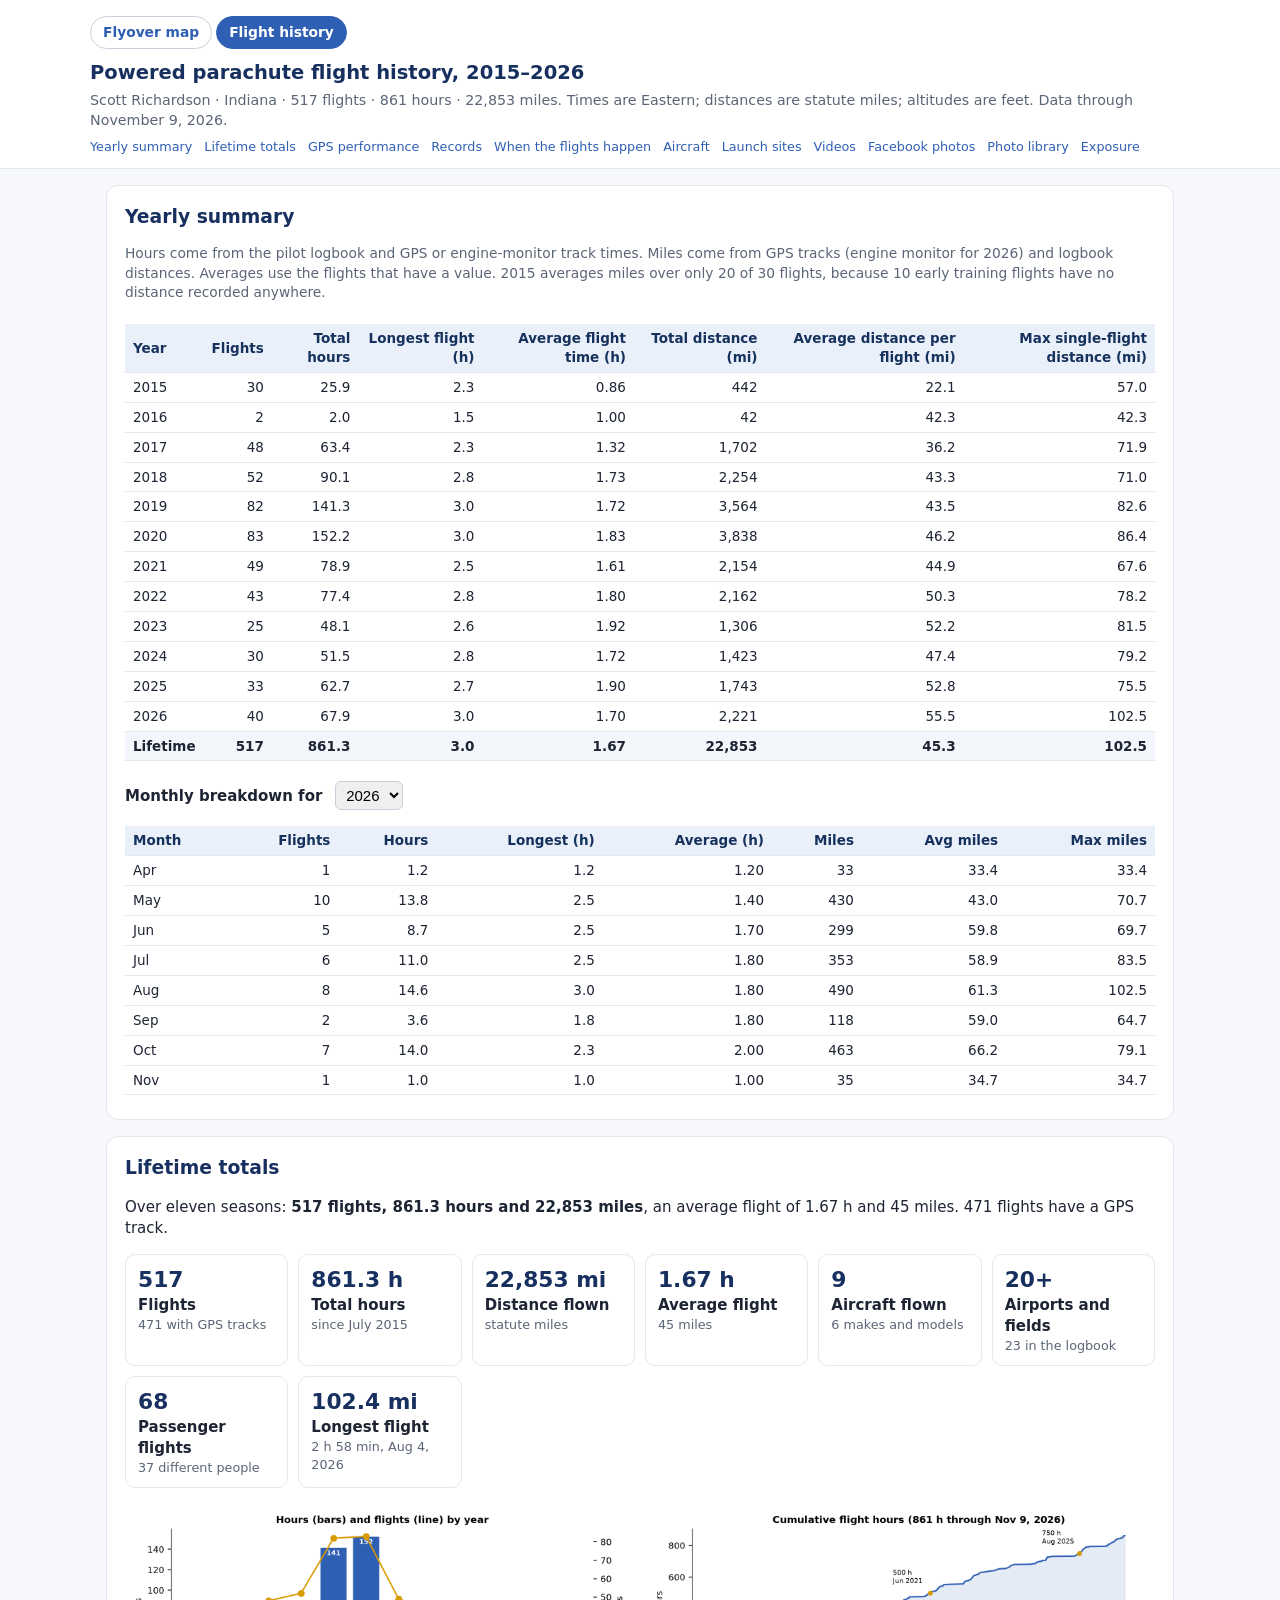
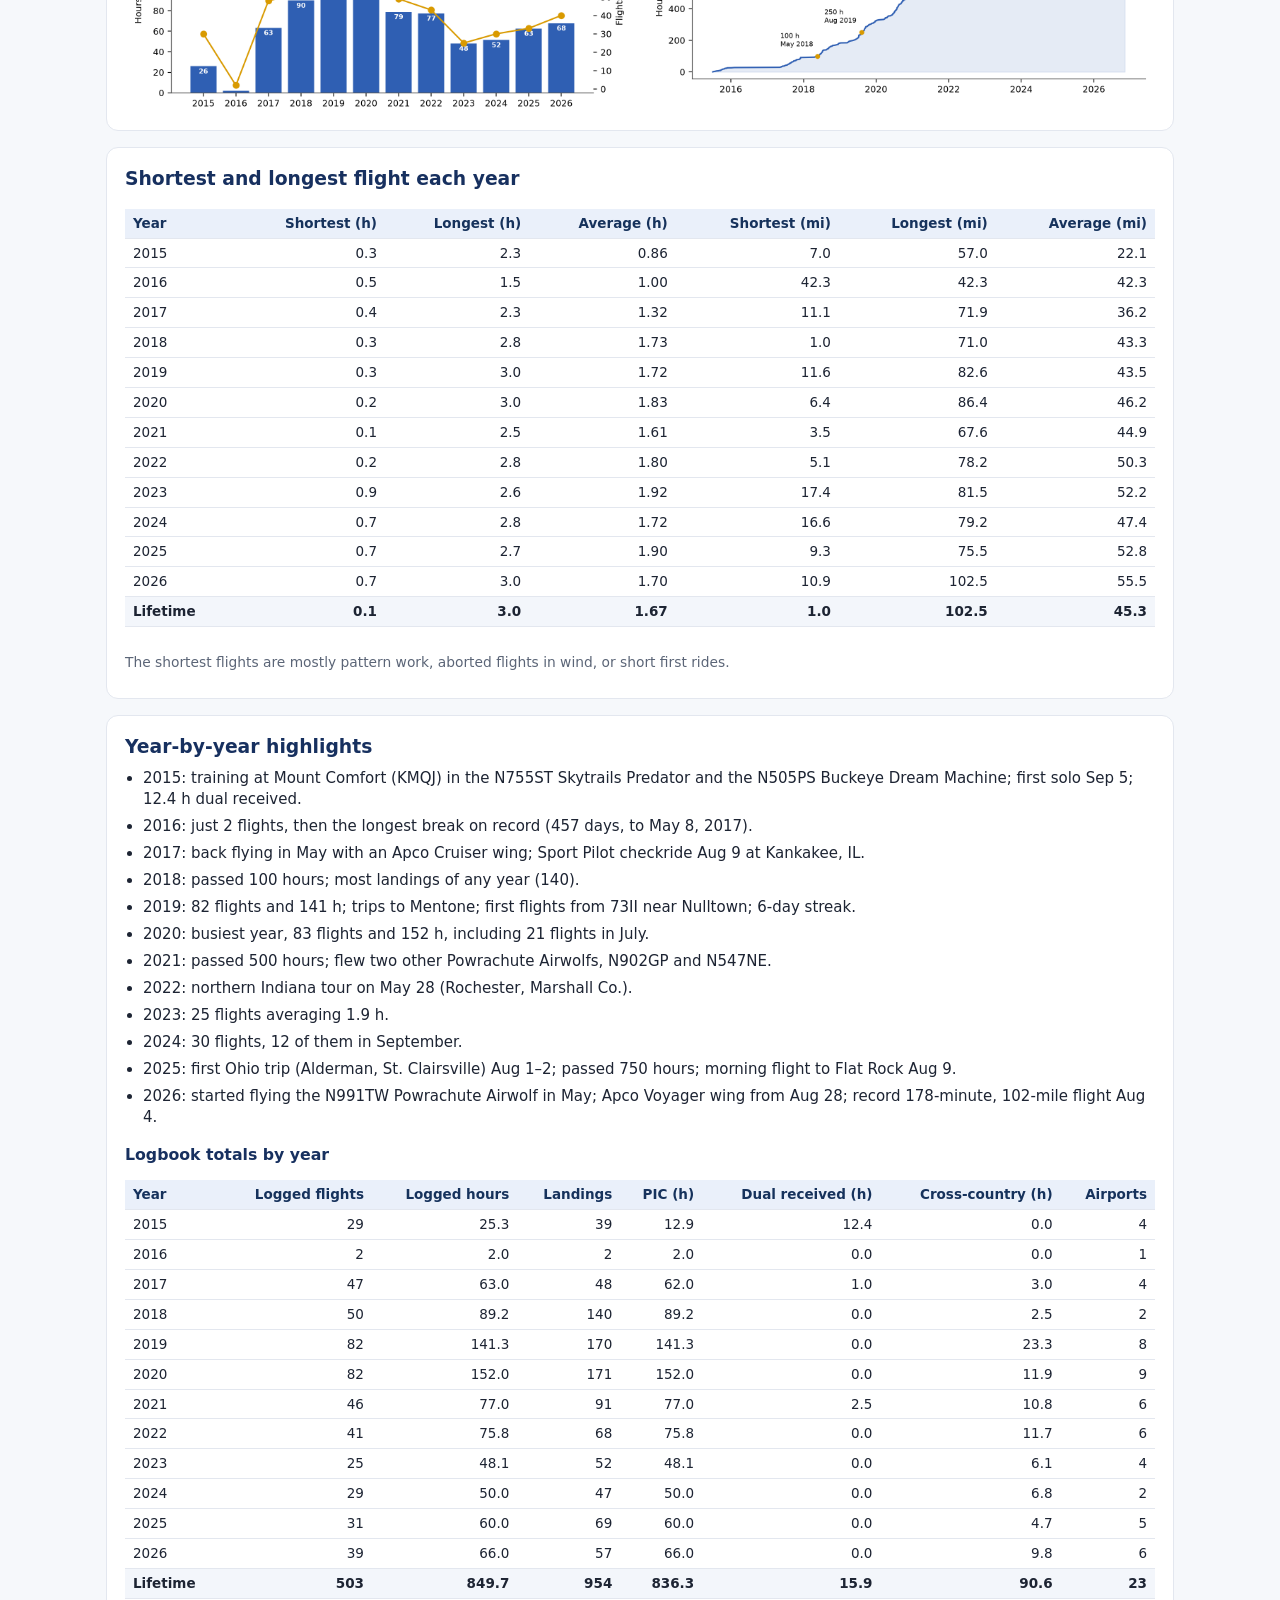
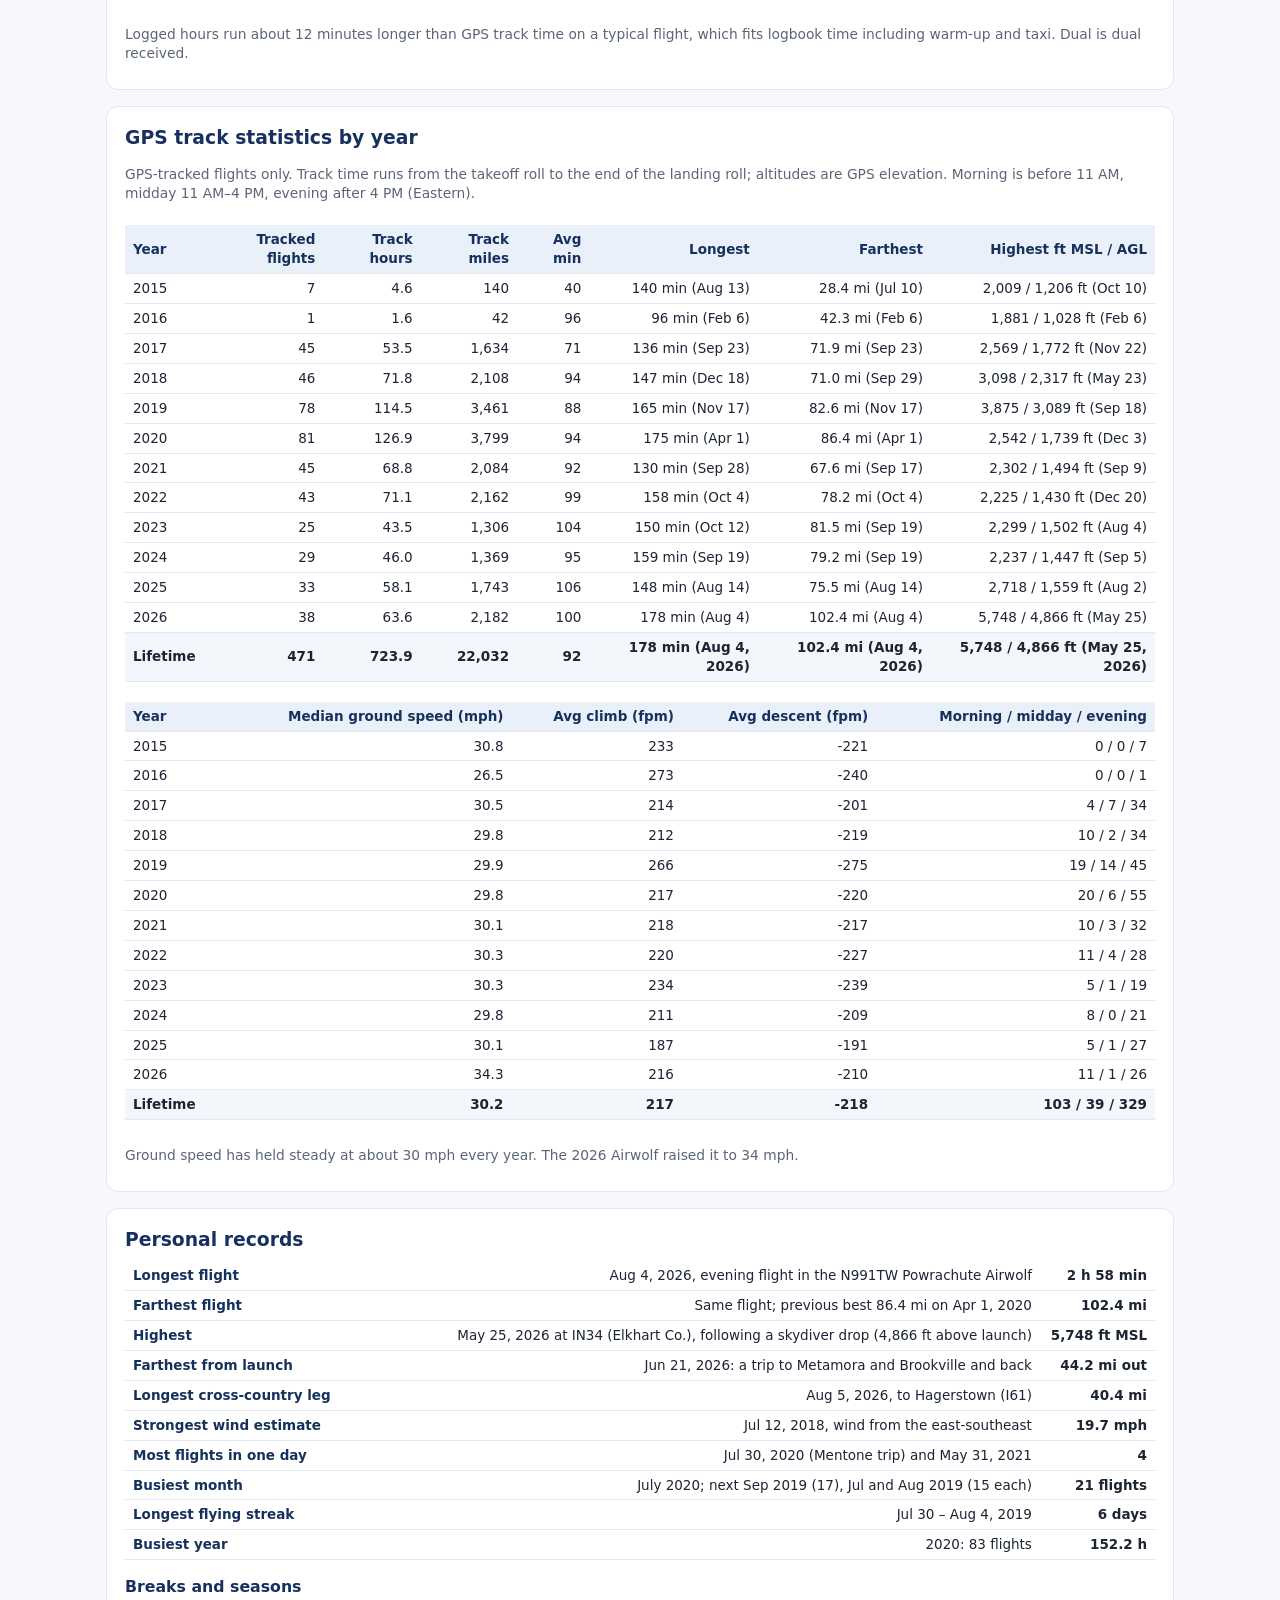
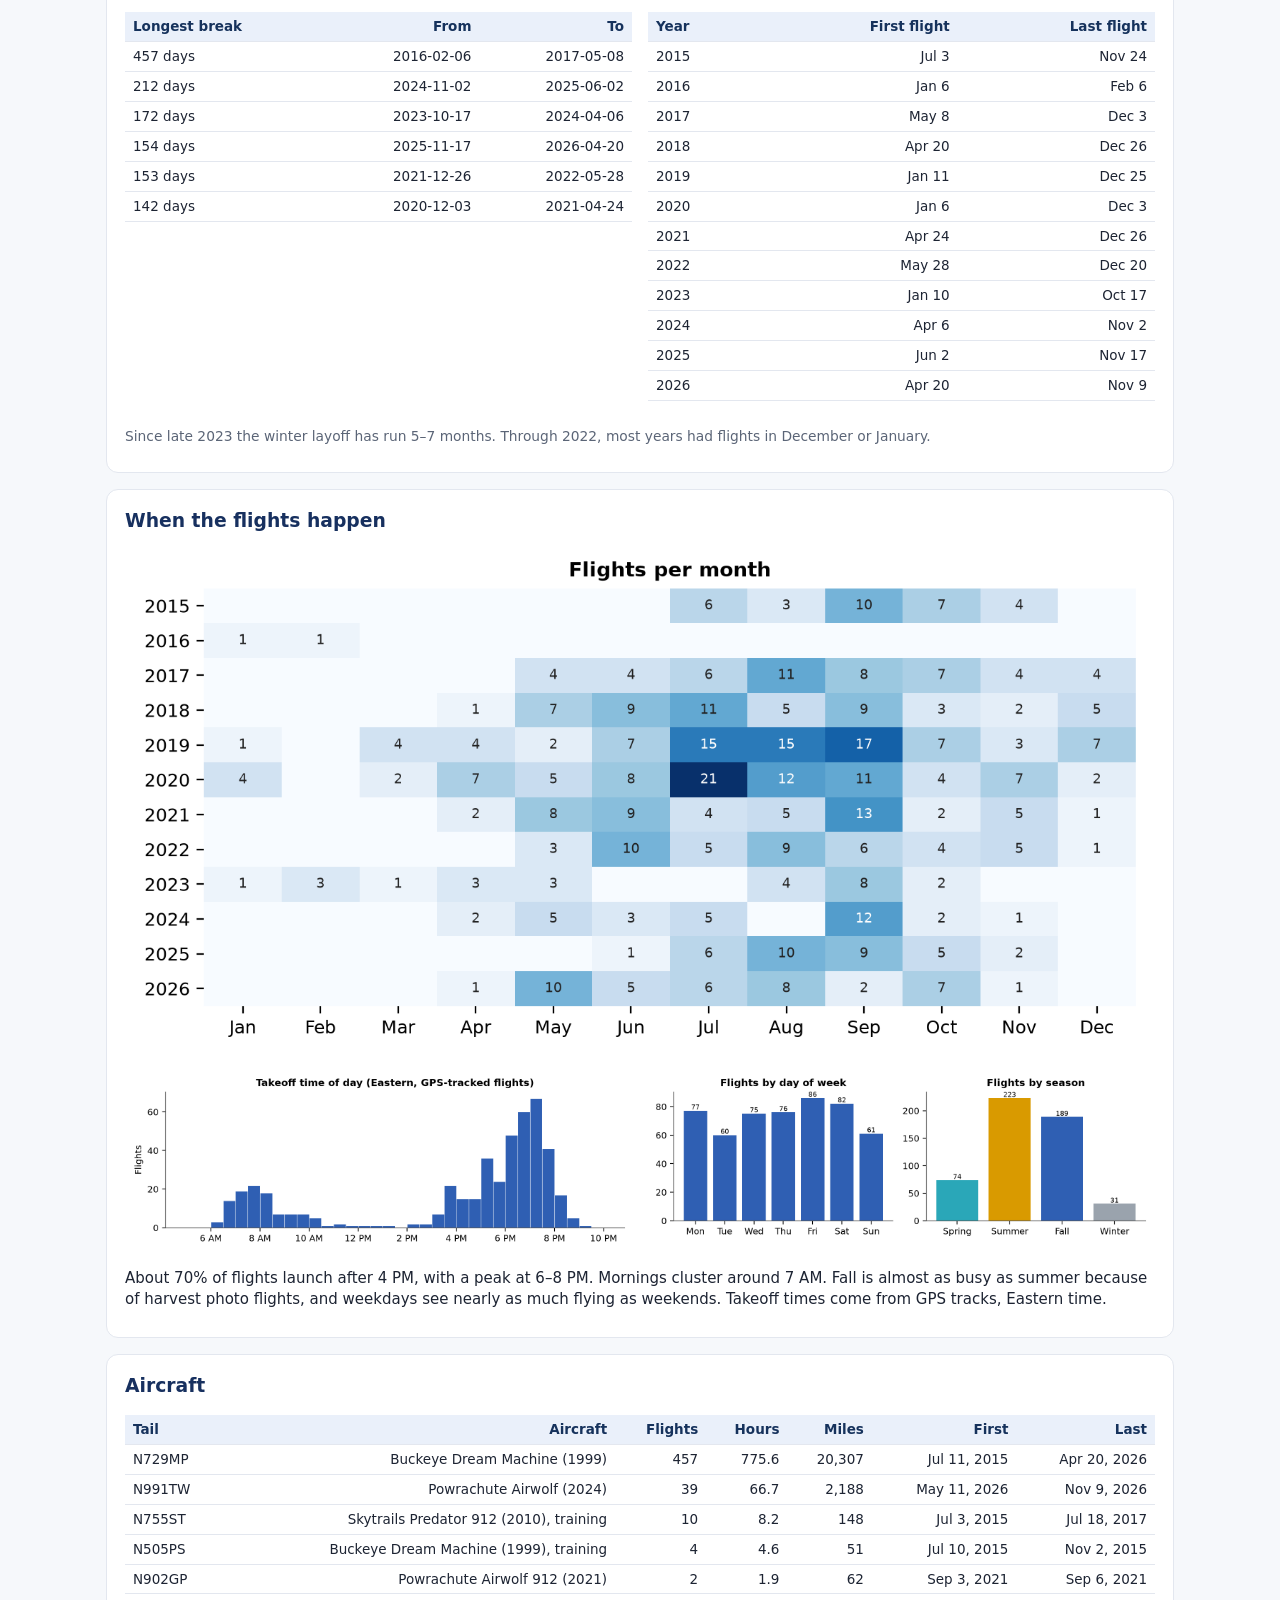
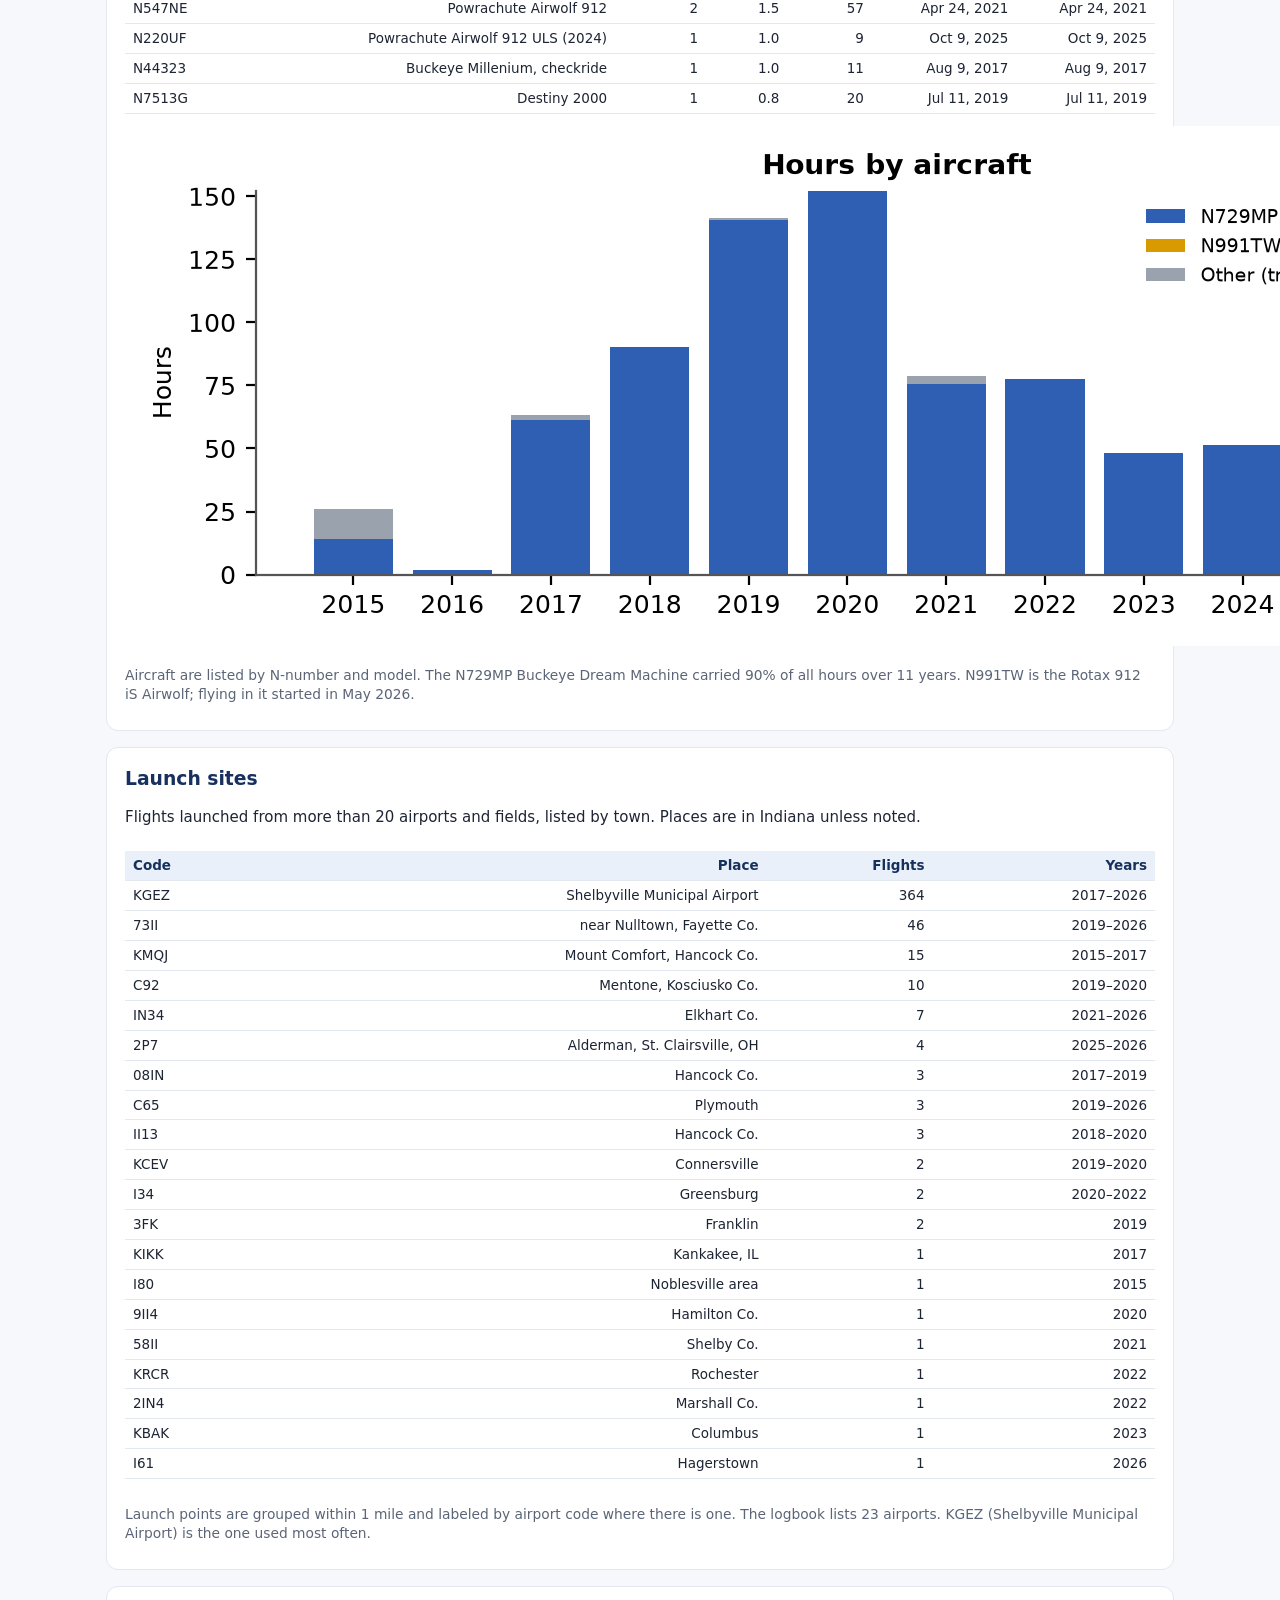
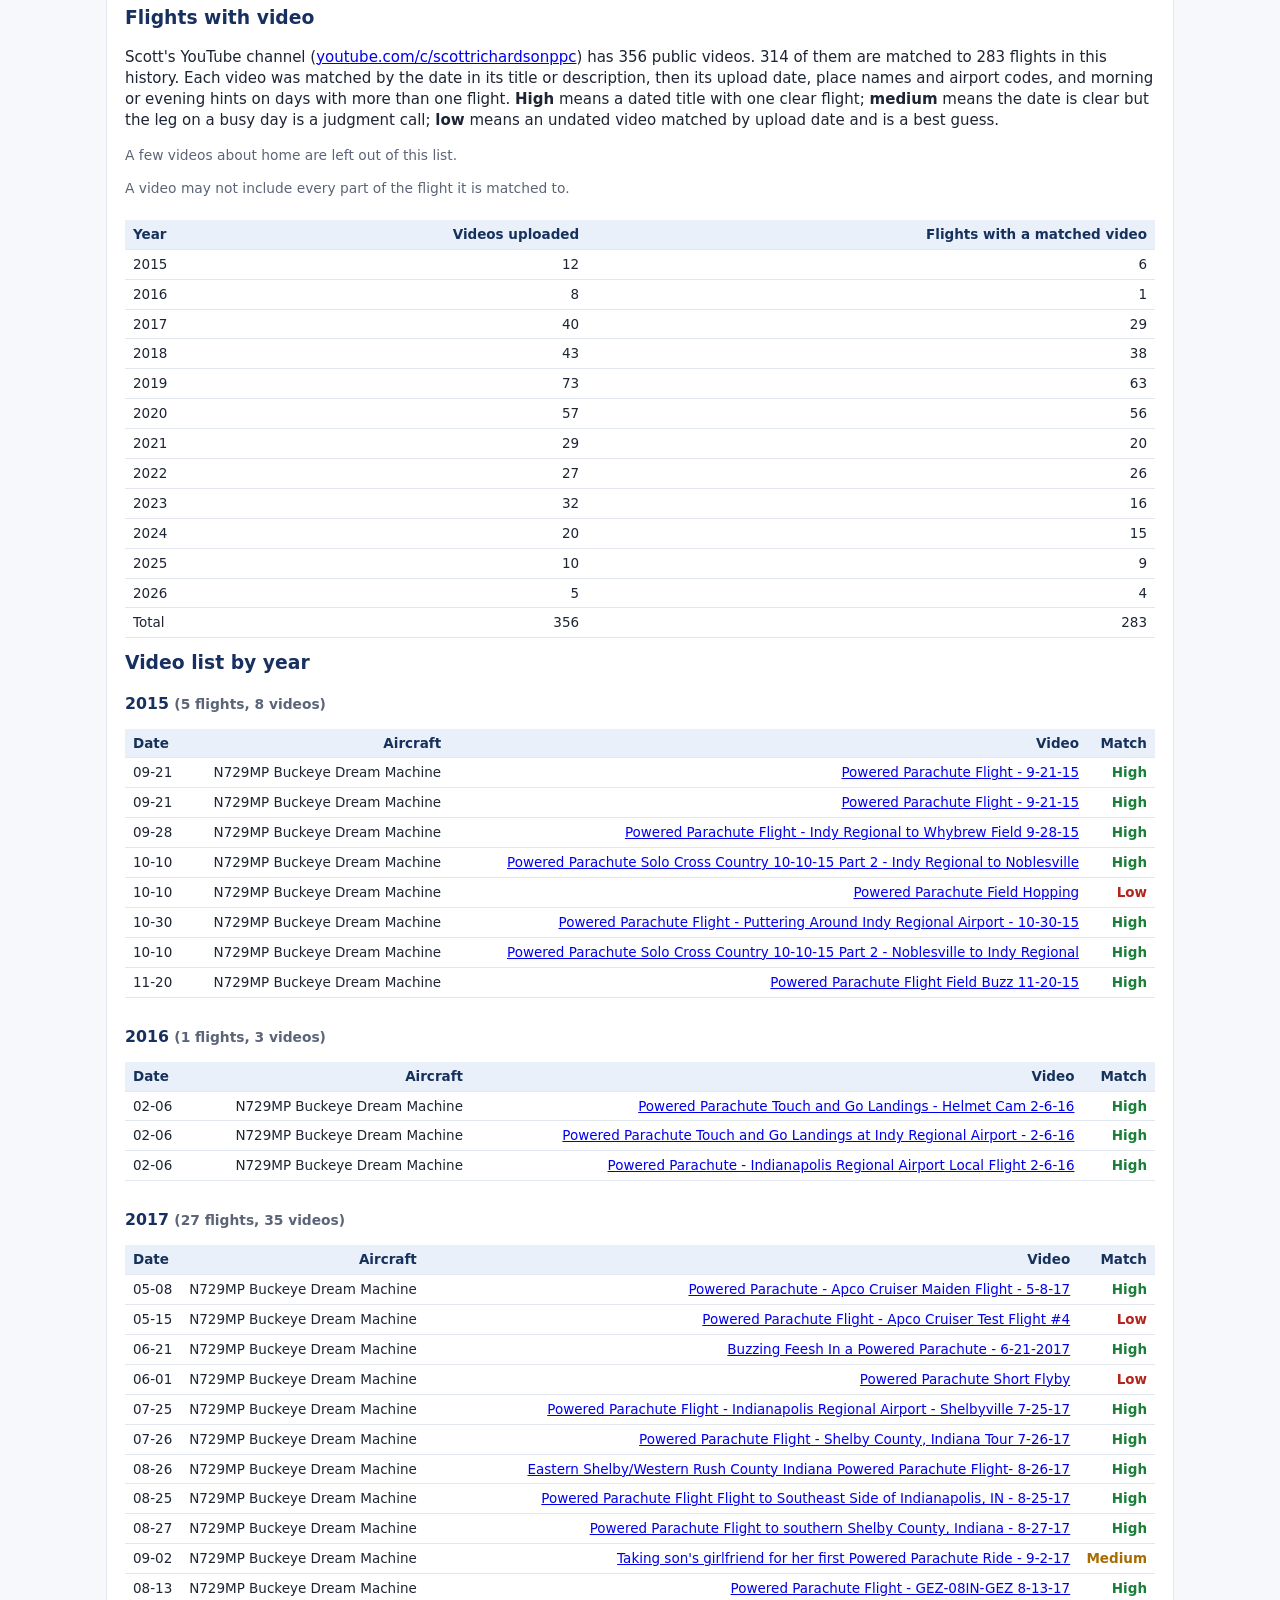
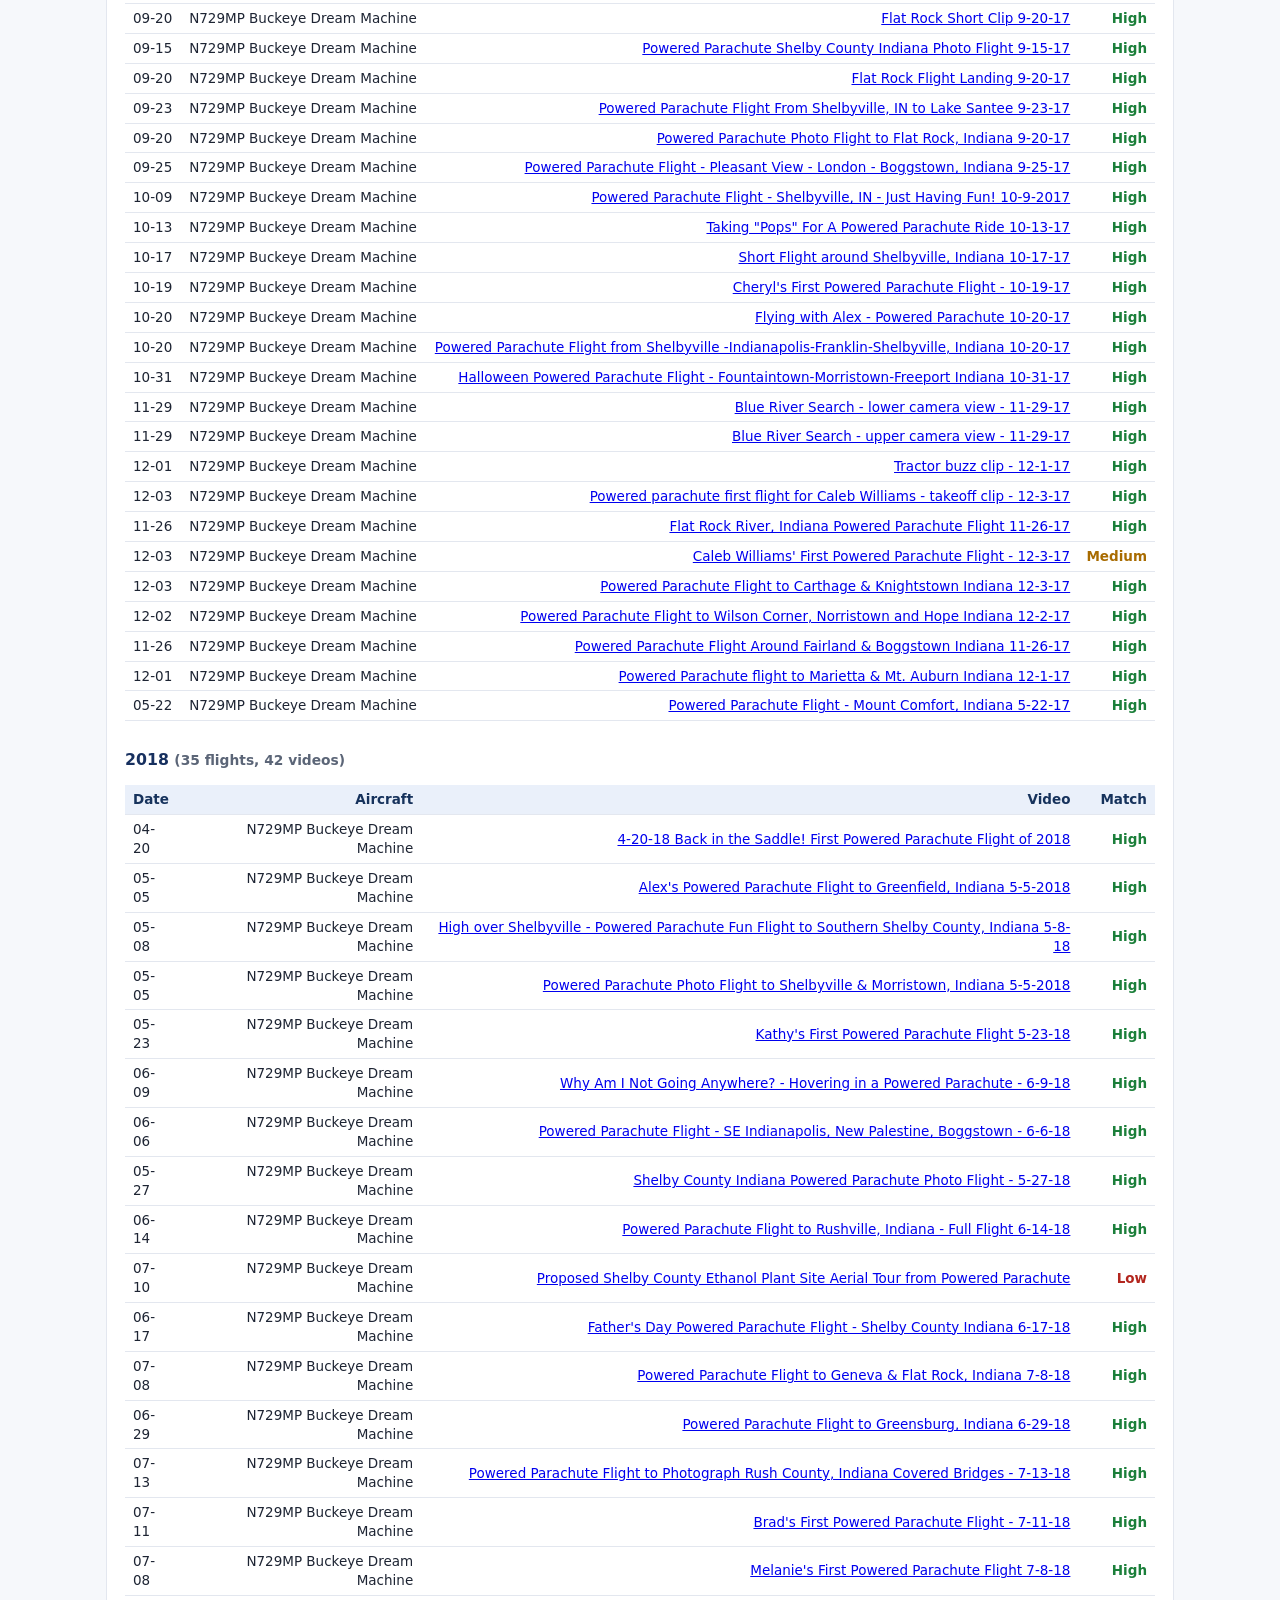
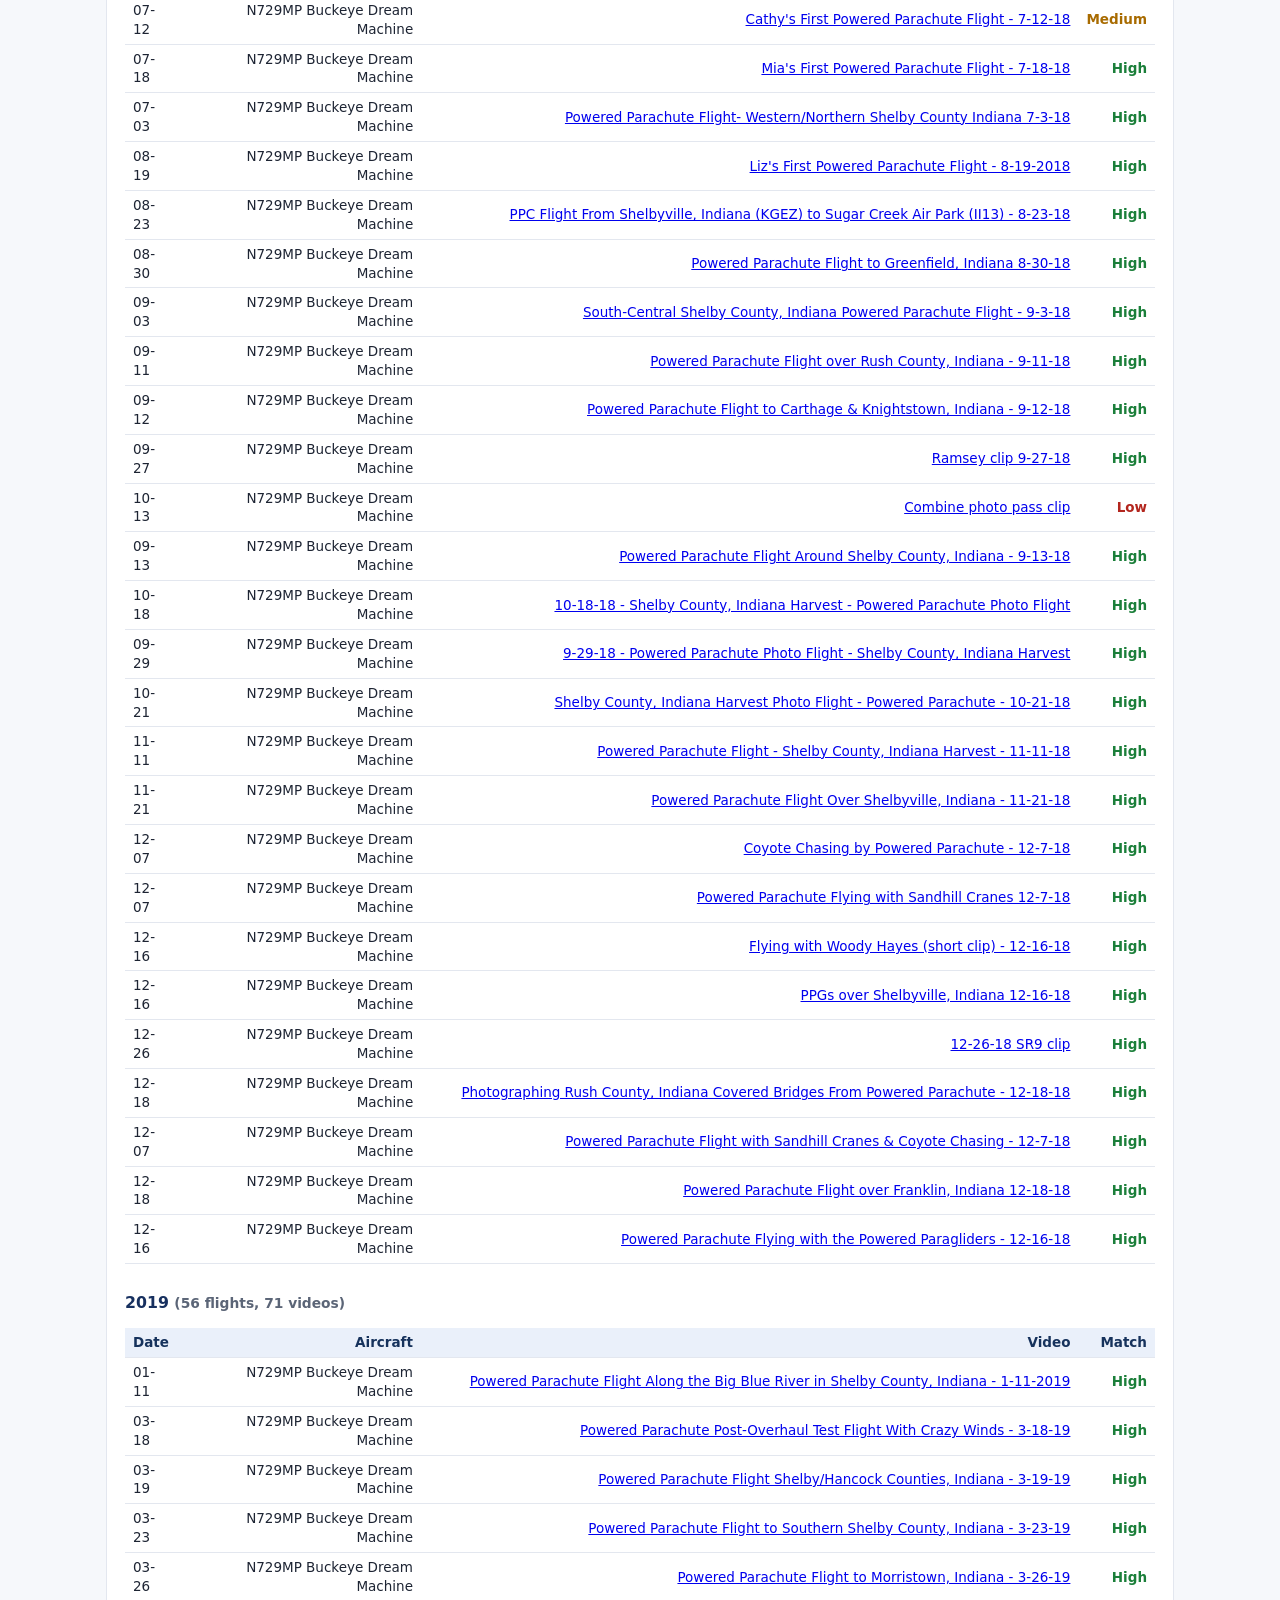
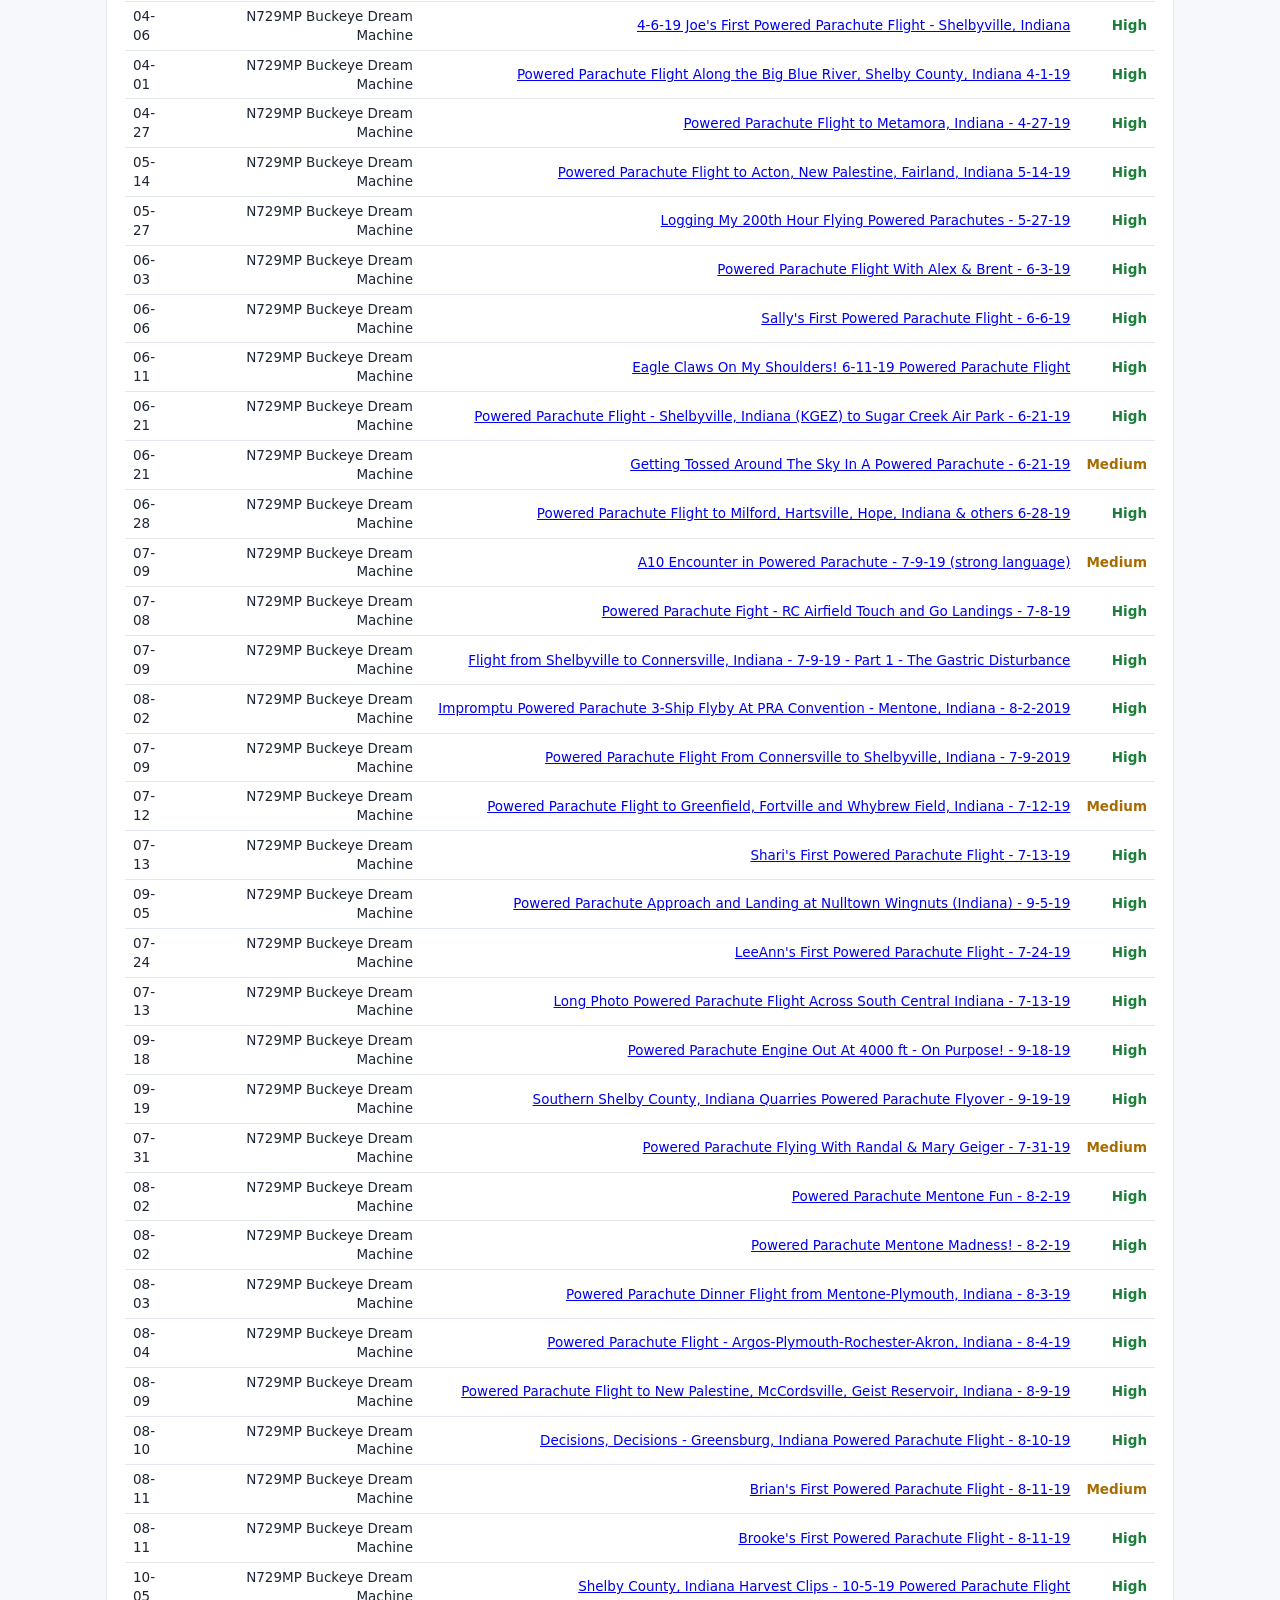
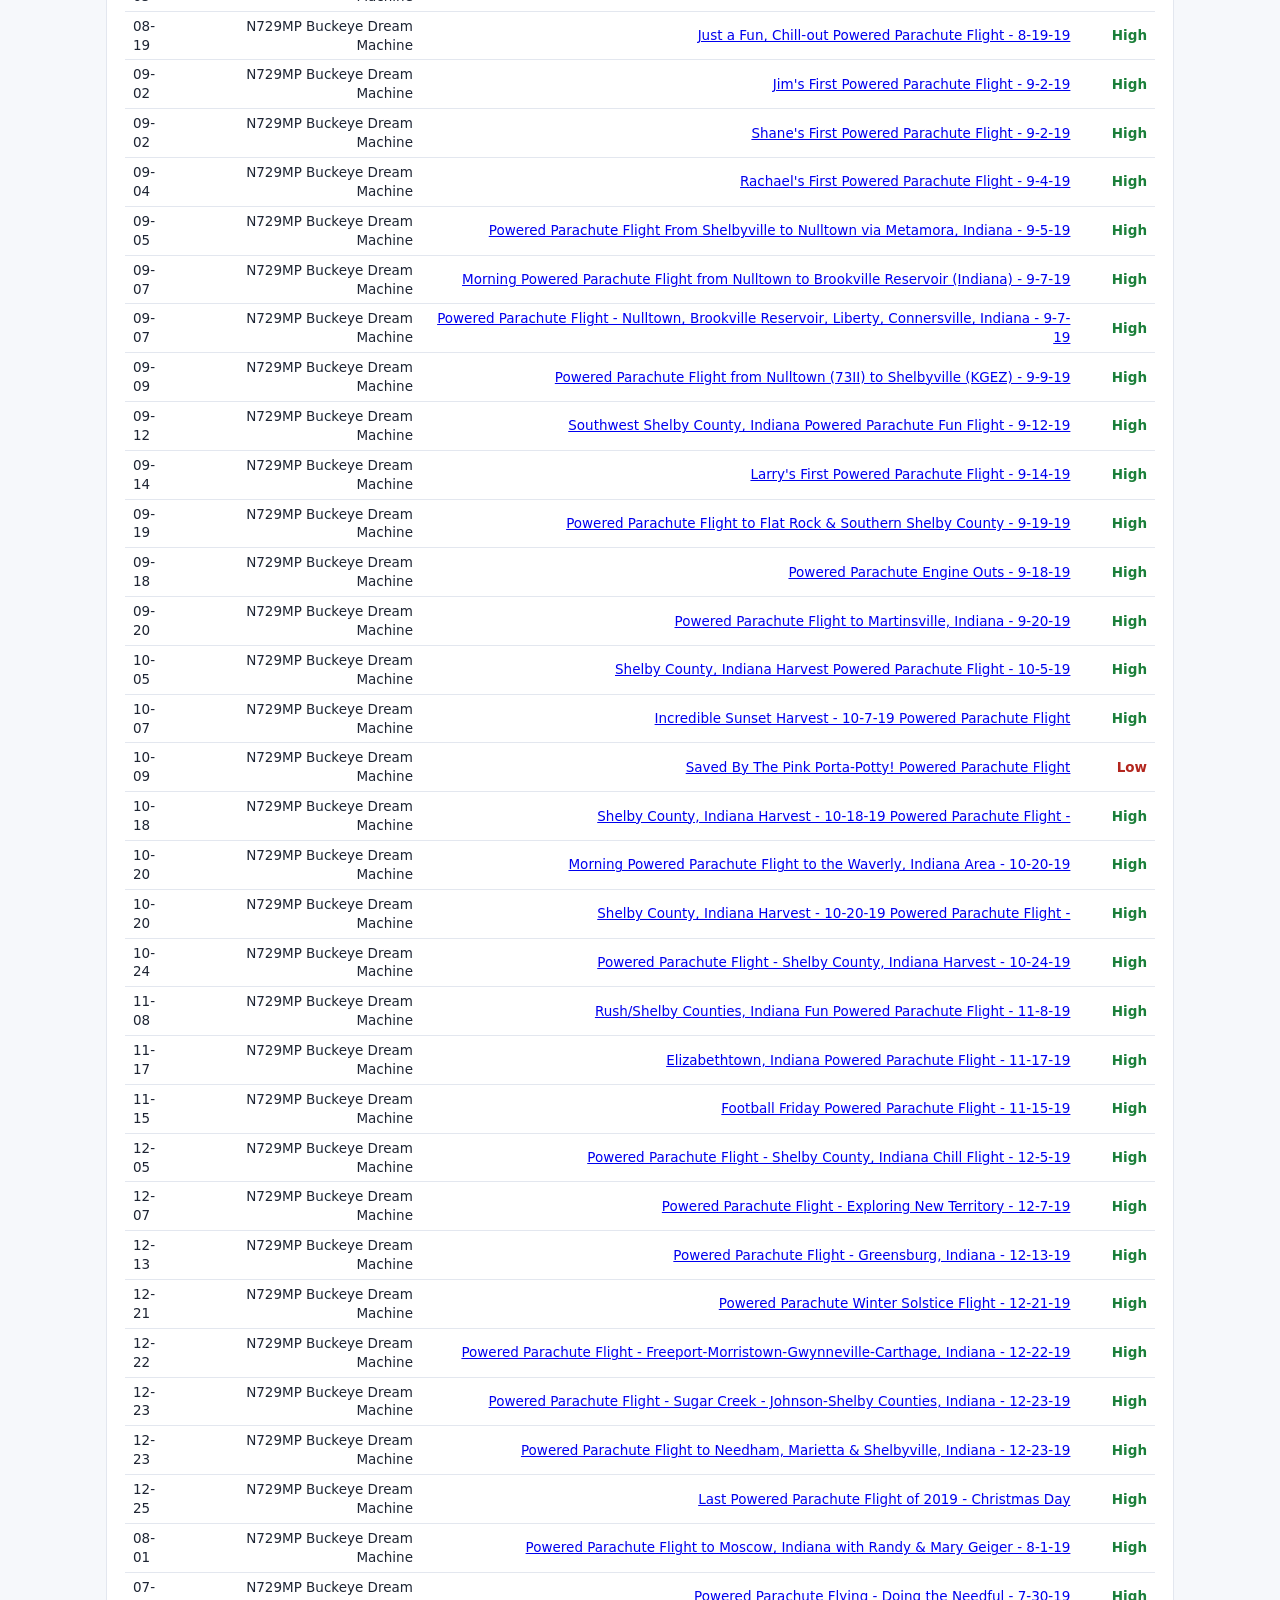
==== history/index.html @ a41bfe63 "Public PPC flyover map and flight history" ====
<!doctype html>
<html lang="en">
<head>
<meta charset="utf-8">
<meta name="viewport" content="width=device-width, initial-scale=1">
<title>PPC flight history, 2015–2026 — Scott Richardson</title>
<meta name="description" content="Scott Richardson's powered parachute flight history, 2015–2026: yearly totals, performance, photos, videos, and exposure stats.">
<link rel="icon" href="data:image/svg+xml,%3Csvg xmlns=%22http://www.w3.org/2000/svg%22 viewBox=%220 0 100 100%22%3E%3Ctext y=%22.9em%22 font-size=%2290%22%3E%F0%9F%AA%82%3C/text%3E%3C/svg%3E">
<link rel="stylesheet" href="style.css">
</head>
<body class="history">
<header class="hist-head">
  <div class="inner">
    <nav class="site-nav" aria-label="Site">
      <a href="../">Flyover map</a>
      <a href="./" aria-current="page">Flight history</a>
    </nav>
    <h1>Powered parachute flight history, 2015–2026</h1>
    <p class="lede">Scott Richardson · Indiana · 517 flights · 861 hours · 22,853 miles. Times are Eastern; distances are statute miles; altitudes are feet. Data through November 9, 2026.</p>
    <ul class="toc">
      <li><a href="#yearly">Yearly summary</a></li>
      <li><a href="#totals">Lifetime totals</a></li>
      <li><a href="#performance">GPS performance</a></li>
      <li><a href="#records">Records</a></li>
      <li><a href="#when">When the flights happen</a></li>
      <li><a href="#aircraft">Aircraft</a></li>
      <li><a href="#sites">Launch sites</a></li>
      <li><a href="#videos">Videos</a></li>
      <li><a href="#facebook">Facebook photos</a></li>
      <li><a href="#library">Photo library</a></li>
      <li><a href="#exposure">Exposure</a></li>
    </ul>
  </div>
</header>
<div class="hist">

<section id="yearly">
  <h2>Yearly summary</h2>
  <p class="caption">Hours come from the pilot logbook and GPS or engine-monitor track times. Miles come from GPS tracks (engine monitor for 2026) and logbook distances. Averages use the flights that have a value. 2015 averages miles over only 20 of 30 flights, because 10 early training flights have no distance recorded anywhere.</p>
  <div class="table-wrap"><table><thead><tr><th>Year</th><th>Flights</th><th>Total hours</th><th>Longest flight (h)</th><th>Average flight time (h)</th><th>Total distance (mi)</th><th>Average distance per flight (mi)</th><th>Max single-flight distance (mi)</th></tr></thead><tbody><tr><td>2015</td><td>30</td><td>25.9</td><td>2.3</td><td>0.86</td><td>442</td><td>22.1</td><td>57.0</td></tr><tr><td>2016</td><td>2</td><td>2.0</td><td>1.5</td><td>1.00</td><td>42</td><td>42.3</td><td>42.3</td></tr><tr><td>2017</td><td>48</td><td>63.4</td><td>2.3</td><td>1.32</td><td>1,702</td><td>36.2</td><td>71.9</td></tr><tr><td>2018</td><td>52</td><td>90.1</td><td>2.8</td><td>1.73</td><td>2,254</td><td>43.3</td><td>71.0</td></tr><tr><td>2019</td><td>82</td><td>141.3</td><td>3.0</td><td>1.72</td><td>3,564</td><td>43.5</td><td>82.6</td></tr><tr><td>2020</td><td>83</td><td>152.2</td><td>3.0</td><td>1.83</td><td>3,838</td><td>46.2</td><td>86.4</td></tr><tr><td>2021</td><td>49</td><td>78.9</td><td>2.5</td><td>1.61</td><td>2,154</td><td>44.9</td><td>67.6</td></tr><tr><td>2022</td><td>43</td><td>77.4</td><td>2.8</td><td>1.80</td><td>2,162</td><td>50.3</td><td>78.2</td></tr><tr><td>2023</td><td>25</td><td>48.1</td><td>2.6</td><td>1.92</td><td>1,306</td><td>52.2</td><td>81.5</td></tr><tr><td>2024</td><td>30</td><td>51.5</td><td>2.8</td><td>1.72</td><td>1,423</td><td>47.4</td><td>79.2</td></tr><tr><td>2025</td><td>33</td><td>62.7</td><td>2.7</td><td>1.90</td><td>1,743</td><td>52.8</td><td>75.5</td></tr><tr><td>2026</td><td>40</td><td>67.9</td><td>3.0</td><td>1.70</td><td>2,221</td><td>55.5</td><td>102.5</td></tr><tr class="total"><td>Lifetime</td><td>517</td><td>861.3</td><td>3.0</td><td>1.67</td><td>22,853</td><td>45.3</td><td>102.5</td></tr></tbody></table></div>
  <div id="month-wrap" class="filter">
    <label for="month-year">Monthly breakdown for</label>
    <select id="month-year"><option value="2015">2015</option>
<option value="2016">2016</option>
<option value="2017">2017</option>
<option value="2018">2018</option>
<option value="2019">2019</option>
<option value="2020">2020</option>
<option value="2021">2021</option>
<option value="2022">2022</option>
<option value="2023">2023</option>
<option value="2024">2024</option>
<option value="2025">2025</option>
<option value="2026" selected>2026</option></select>
  </div>
  <div id="month-table"></div>
</section>

<section id="totals">
  <h2>Lifetime totals</h2>
  <p>Over eleven seasons: <b>517 flights, 861.3 hours and 22,853 miles</b>, an average flight of 1.67 h and 45 miles. 471 flights have a GPS track.</p>
  <div class="kpis">
    <div class="kpi"><div class="v">517</div><div class="l">Flights</div><div class="d">471 with GPS tracks</div></div>
    <div class="kpi"><div class="v">861.3 h</div><div class="l">Total hours</div><div class="d">since July 2015</div></div>
    <div class="kpi"><div class="v">22,853 mi</div><div class="l">Distance flown</div><div class="d">statute miles</div></div>
    <div class="kpi"><div class="v">1.67 h</div><div class="l">Average flight</div><div class="d">45 miles</div></div>
    <div class="kpi"><div class="v">9</div><div class="l">Aircraft flown</div><div class="d">6 makes and models</div></div>
    <div class="kpi"><div class="v">20+</div><div class="l">Airports and fields</div><div class="d">23 in the logbook</div></div>
    <div class="kpi"><div class="v">68</div><div class="l">Passenger flights</div><div class="d">37 different people</div></div>
    <div class="kpi"><div class="v">102.4 mi</div><div class="l">Longest flight</div><div class="d">2 h 58 min, Aug 4, 2026</div></div>
  </div>
  <div class="chart-row">
    <img src="charts/hours_flights_by_year.png" alt="Hours and flights by year, 2015 to 2026">
    <img src="charts/cumulative_hours.png" alt="Cumulative hours from 2015 to 2026">
  </div>
</section>

<section id="minmax">
  <h2>Shortest and longest flight each year</h2>
  <div class="table-wrap"><table><thead><tr><th>Year</th><th>Shortest (h)</th><th>Longest (h)</th><th>Average (h)</th><th>Shortest (mi)</th><th>Longest (mi)</th><th>Average (mi)</th></tr></thead><tbody><tr><td>2015</td><td>0.3</td><td>2.3</td><td>0.86</td><td>7.0</td><td>57.0</td><td>22.1</td></tr><tr><td>2016</td><td>0.5</td><td>1.5</td><td>1.00</td><td>42.3</td><td>42.3</td><td>42.3</td></tr><tr><td>2017</td><td>0.4</td><td>2.3</td><td>1.32</td><td>11.1</td><td>71.9</td><td>36.2</td></tr><tr><td>2018</td><td>0.3</td><td>2.8</td><td>1.73</td><td>1.0</td><td>71.0</td><td>43.3</td></tr><tr><td>2019</td><td>0.3</td><td>3.0</td><td>1.72</td><td>11.6</td><td>82.6</td><td>43.5</td></tr><tr><td>2020</td><td>0.2</td><td>3.0</td><td>1.83</td><td>6.4</td><td>86.4</td><td>46.2</td></tr><tr><td>2021</td><td>0.1</td><td>2.5</td><td>1.61</td><td>3.5</td><td>67.6</td><td>44.9</td></tr><tr><td>2022</td><td>0.2</td><td>2.8</td><td>1.80</td><td>5.1</td><td>78.2</td><td>50.3</td></tr><tr><td>2023</td><td>0.9</td><td>2.6</td><td>1.92</td><td>17.4</td><td>81.5</td><td>52.2</td></tr><tr><td>2024</td><td>0.7</td><td>2.8</td><td>1.72</td><td>16.6</td><td>79.2</td><td>47.4</td></tr><tr><td>2025</td><td>0.7</td><td>2.7</td><td>1.90</td><td>9.3</td><td>75.5</td><td>52.8</td></tr><tr><td>2026</td><td>0.7</td><td>3.0</td><td>1.70</td><td>10.9</td><td>102.5</td><td>55.5</td></tr><tr class="total"><td>Lifetime</td><td>0.1</td><td>3.0</td><td>1.67</td><td>1.0</td><td>102.5</td><td>45.3</td></tr></tbody></table></div>
  <p class="note">The shortest flights are mostly pattern work, aborted flights in wind, or short first rides.</p>
</section>

<section id="highlights">
  <h2>Year-by-year highlights</h2>
  <ul class="hl"><li>2015: training at Mount Comfort (KMQJ) in the N755ST Skytrails Predator and the N505PS Buckeye Dream Machine; first solo Sep 5; 12.4 h dual received.</li><li>2016: just 2 flights, then the longest break on record (457 days, to May 8, 2017).</li><li>2017: back flying in May with an Apco Cruiser wing; Sport Pilot checkride Aug 9 at Kankakee, IL.</li><li>2018: passed 100 hours; most landings of any year (140).</li><li>2019: 82 flights and 141 h; trips to Mentone; first flights from 73II near Nulltown; 6-day streak.</li><li>2020: busiest year, 83 flights and 152 h, including 21 flights in July.</li><li>2021: passed 500 hours; flew two other Powrachute Airwolfs, N902GP and N547NE.</li><li>2022: northern Indiana tour on May 28 (Rochester, Marshall Co.).</li><li>2023: 25 flights averaging 1.9 h.</li><li>2024: 30 flights, 12 of them in September.</li><li>2025: first Ohio trip (Alderman, St. Clairsville) Aug 1–2; passed 750 hours; morning flight to Flat Rock Aug 9.</li><li>2026: started flying the N991TW Powrachute Airwolf in May; Apco Voyager wing from Aug 28; record 178-minute, 102-mile flight Aug 4.</li></ul>
  <h3>Logbook totals by year</h3>
  <div class="table-wrap"><table><thead><tr><th>Year</th><th>Logged flights</th><th>Logged hours</th><th>Landings</th><th>PIC (h)</th><th>Dual received (h)</th><th>Cross-country (h)</th><th>Airports</th></tr></thead><tbody><tr><td>2015</td><td>29</td><td>25.3</td><td>39</td><td>12.9</td><td>12.4</td><td>0.0</td><td>4</td></tr><tr><td>2016</td><td>2</td><td>2.0</td><td>2</td><td>2.0</td><td>0.0</td><td>0.0</td><td>1</td></tr><tr><td>2017</td><td>47</td><td>63.0</td><td>48</td><td>62.0</td><td>1.0</td><td>3.0</td><td>4</td></tr><tr><td>2018</td><td>50</td><td>89.2</td><td>140</td><td>89.2</td><td>0.0</td><td>2.5</td><td>2</td></tr><tr><td>2019</td><td>82</td><td>141.3</td><td>170</td><td>141.3</td><td>0.0</td><td>23.3</td><td>8</td></tr><tr><td>2020</td><td>82</td><td>152.0</td><td>171</td><td>152.0</td><td>0.0</td><td>11.9</td><td>9</td></tr><tr><td>2021</td><td>46</td><td>77.0</td><td>91</td><td>77.0</td><td>2.5</td><td>10.8</td><td>6</td></tr><tr><td>2022</td><td>41</td><td>75.8</td><td>68</td><td>75.8</td><td>0.0</td><td>11.7</td><td>6</td></tr><tr><td>2023</td><td>25</td><td>48.1</td><td>52</td><td>48.1</td><td>0.0</td><td>6.1</td><td>4</td></tr><tr><td>2024</td><td>29</td><td>50.0</td><td>47</td><td>50.0</td><td>0.0</td><td>6.8</td><td>2</td></tr><tr><td>2025</td><td>31</td><td>60.0</td><td>69</td><td>60.0</td><td>0.0</td><td>4.7</td><td>5</td></tr><tr><td>2026</td><td>39</td><td>66.0</td><td>57</td><td>66.0</td><td>0.0</td><td>9.8</td><td>6</td></tr><tr class="total"><td>Lifetime</td><td>503</td><td>849.7</td><td>954</td><td>836.3</td><td>15.9</td><td>90.6</td><td>23</td></tr></tbody></table></div>
  <p class="note">Logged hours run about 12 minutes longer than GPS track time on a typical flight, which fits logbook time including warm-up and taxi. Dual is dual received.</p>
</section>

<section id="performance">
  <h2>GPS track statistics by year</h2>
  <p class="caption">GPS-tracked flights only. Track time runs from the takeoff roll to the end of the landing roll; altitudes are GPS elevation. Morning is before 11 AM, midday 11 AM–4 PM, evening after 4 PM (Eastern).</p>
  <div class="table-wrap"><table><thead><tr><th>Year</th><th>Tracked flights</th><th>Track hours</th><th>Track miles</th><th>Avg min</th><th>Longest</th><th>Farthest</th><th>Highest ft MSL / AGL</th></tr></thead><tbody><tr><td>2015</td><td>7</td><td>4.6</td><td>140</td><td>40</td><td>140 min (Aug 13)</td><td>28.4 mi (Jul 10)</td><td>2,009 / 1,206 ft (Oct 10)</td></tr><tr><td>2016</td><td>1</td><td>1.6</td><td>42</td><td>96</td><td>96 min (Feb 6)</td><td>42.3 mi (Feb 6)</td><td>1,881 / 1,028 ft (Feb 6)</td></tr><tr><td>2017</td><td>45</td><td>53.5</td><td>1,634</td><td>71</td><td>136 min (Sep 23)</td><td>71.9 mi (Sep 23)</td><td>2,569 / 1,772 ft (Nov 22)</td></tr><tr><td>2018</td><td>46</td><td>71.8</td><td>2,108</td><td>94</td><td>147 min (Dec 18)</td><td>71.0 mi (Sep 29)</td><td>3,098 / 2,317 ft (May 23)</td></tr><tr><td>2019</td><td>78</td><td>114.5</td><td>3,461</td><td>88</td><td>165 min (Nov 17)</td><td>82.6 mi (Nov 17)</td><td>3,875 / 3,089 ft (Sep 18)</td></tr><tr><td>2020</td><td>81</td><td>126.9</td><td>3,799</td><td>94</td><td>175 min (Apr 1)</td><td>86.4 mi (Apr 1)</td><td>2,542 / 1,739 ft (Dec 3)</td></tr><tr><td>2021</td><td>45</td><td>68.8</td><td>2,084</td><td>92</td><td>130 min (Sep 28)</td><td>67.6 mi (Sep 17)</td><td>2,302 / 1,494 ft (Sep 9)</td></tr><tr><td>2022</td><td>43</td><td>71.1</td><td>2,162</td><td>99</td><td>158 min (Oct 4)</td><td>78.2 mi (Oct 4)</td><td>2,225 / 1,430 ft (Dec 20)</td></tr><tr><td>2023</td><td>25</td><td>43.5</td><td>1,306</td><td>104</td><td>150 min (Oct 12)</td><td>81.5 mi (Sep 19)</td><td>2,299 / 1,502 ft (Aug 4)</td></tr><tr><td>2024</td><td>29</td><td>46.0</td><td>1,369</td><td>95</td><td>159 min (Sep 19)</td><td>79.2 mi (Sep 19)</td><td>2,237 / 1,447 ft (Sep 5)</td></tr><tr><td>2025</td><td>33</td><td>58.1</td><td>1,743</td><td>106</td><td>148 min (Aug 14)</td><td>75.5 mi (Aug 14)</td><td>2,718 / 1,559 ft (Aug 2)</td></tr><tr><td>2026</td><td>38</td><td>63.6</td><td>2,182</td><td>100</td><td>178 min (Aug 4)</td><td>102.4 mi (Aug 4)</td><td>5,748 / 4,866 ft (May 25)</td></tr><tr class="total"><td>Lifetime</td><td>471</td><td>723.9</td><td>22,032</td><td>92</td><td>178 min (Aug 4, 2026)</td><td>102.4 mi (Aug 4, 2026)</td><td>5,748 / 4,866 ft (May 25, 2026)</td></tr></tbody></table></div>
  <div class="table-wrap"><table><thead><tr><th>Year</th><th>Median ground speed (mph)</th><th>Avg climb (fpm)</th><th>Avg descent (fpm)</th><th>Morning / midday / evening</th></tr></thead><tbody><tr><td>2015</td><td>30.8</td><td>233</td><td>-221</td><td>0 / 0 / 7</td></tr><tr><td>2016</td><td>26.5</td><td>273</td><td>-240</td><td>0 / 0 / 1</td></tr><tr><td>2017</td><td>30.5</td><td>214</td><td>-201</td><td>4 / 7 / 34</td></tr><tr><td>2018</td><td>29.8</td><td>212</td><td>-219</td><td>10 / 2 / 34</td></tr><tr><td>2019</td><td>29.9</td><td>266</td><td>-275</td><td>19 / 14 / 45</td></tr><tr><td>2020</td><td>29.8</td><td>217</td><td>-220</td><td>20 / 6 / 55</td></tr><tr><td>2021</td><td>30.1</td><td>218</td><td>-217</td><td>10 / 3 / 32</td></tr><tr><td>2022</td><td>30.3</td><td>220</td><td>-227</td><td>11 / 4 / 28</td></tr><tr><td>2023</td><td>30.3</td><td>234</td><td>-239</td><td>5 / 1 / 19</td></tr><tr><td>2024</td><td>29.8</td><td>211</td><td>-209</td><td>8 / 0 / 21</td></tr><tr><td>2025</td><td>30.1</td><td>187</td><td>-191</td><td>5 / 1 / 27</td></tr><tr><td>2026</td><td>34.3</td><td>216</td><td>-210</td><td>11 / 1 / 26</td></tr><tr class="total"><td>Lifetime</td><td>30.2</td><td>217</td><td>-218</td><td>103 / 39 / 329</td></tr></tbody></table></div>
  <p class="note">Ground speed has held steady at about 30 mph every year. The 2026 Airwolf raised it to 34 mph.</p>
</section>

<section id="records">
  <h2>Personal records</h2>
  <table class="recs"><tbody><tr><th>Longest flight</th><td>Aug 4, 2026, evening flight in the N991TW Powrachute Airwolf</td><td>2 h 58 min</td></tr><tr><th>Farthest flight</th><td>Same flight; previous best 86.4 mi on Apr 1, 2020</td><td>102.4 mi</td></tr><tr><th>Highest</th><td>May 25, 2026 at IN34 (Elkhart Co.), following a skydiver drop (4,866 ft above launch)</td><td>5,748 ft MSL</td></tr><tr><th>Farthest from launch</th><td>Jun 21, 2026: a trip to Metamora and Brookville and back</td><td>44.2 mi out</td></tr><tr><th>Longest cross-country leg</th><td>Aug 5, 2026, to Hagerstown (I61)</td><td>40.4 mi</td></tr><tr><th>Strongest wind estimate</th><td>Jul 12, 2018, wind from the east-southeast</td><td>19.7 mph</td></tr><tr><th>Most flights in one day</th><td>Jul 30, 2020 (Mentone trip) and May 31, 2021</td><td>4</td></tr><tr><th>Busiest month</th><td>July 2020; next Sep 2019 (17), Jul and Aug 2019 (15 each)</td><td>21 flights</td></tr><tr><th>Longest flying streak</th><td>Jul 30 – Aug 4, 2019</td><td>6 days</td></tr><tr><th>Busiest year</th><td>2020: 83 flights</td><td>152.2 h</td></tr></tbody></table>
  <h3>Breaks and seasons</h3>
  <div class="two"><div class="table-wrap"><table><thead><tr><th>Longest break</th><th>From</th><th>To</th></tr></thead><tbody><tr><td>457 days</td><td>2016-02-06</td><td>2017-05-08</td></tr><tr><td>212 days</td><td>2024-11-02</td><td>2025-06-02</td></tr><tr><td>172 days</td><td>2023-10-17</td><td>2024-04-06</td></tr><tr><td>154 days</td><td>2025-11-17</td><td>2026-04-20</td></tr><tr><td>153 days</td><td>2021-12-26</td><td>2022-05-28</td></tr><tr><td>142 days</td><td>2020-12-03</td><td>2021-04-24</td></tr></tbody></table></div><div class="table-wrap"><table><thead><tr><th>Year</th><th>First flight</th><th>Last flight</th></tr></thead><tbody><tr><td>2015</td><td>Jul 3</td><td>Nov 24</td></tr><tr><td>2016</td><td>Jan 6</td><td>Feb 6</td></tr><tr><td>2017</td><td>May 8</td><td>Dec 3</td></tr><tr><td>2018</td><td>Apr 20</td><td>Dec 26</td></tr><tr><td>2019</td><td>Jan 11</td><td>Dec 25</td></tr><tr><td>2020</td><td>Jan 6</td><td>Dec 3</td></tr><tr><td>2021</td><td>Apr 24</td><td>Dec 26</td></tr><tr><td>2022</td><td>May 28</td><td>Dec 20</td></tr><tr><td>2023</td><td>Jan 10</td><td>Oct 17</td></tr><tr><td>2024</td><td>Apr 6</td><td>Nov 2</td></tr><tr><td>2025</td><td>Jun 2</td><td>Nov 17</td></tr><tr><td>2026</td><td>Apr 20</td><td>Nov 9</td></tr></tbody></table></div></div>
  <p class="note">Since late 2023 the winter layoff has run 5–7 months. Through 2022, most years had flights in December or January.</p>
</section>

<section id="when">
  <h2>When the flights happen</h2>
  <div class="charts">
    <img src="charts/monthly_heatmap.png" alt="Flights by month and year">
    <div class="chart-row">
      <img src="charts/time_of_day.png" alt="Takeoff hour of day, Eastern time">
      <img src="charts/patterns.png" alt="Flights by weekday and by season">
    </div>
  </div>
  <p>About 70% of flights launch after 4 PM, with a peak at 6–8 PM. Mornings cluster around 7 AM. Fall is almost as busy as summer because of harvest photo flights, and weekdays see nearly as much flying as weekends. Takeoff times come from GPS tracks, Eastern time.</p>
</section>

<section id="aircraft">
  <h2>Aircraft</h2>
  <div class="table-wrap"><table><thead><tr><th>Tail</th><th>Aircraft</th><th>Flights</th><th>Hours</th><th>Miles</th><th>First</th><th>Last</th></tr></thead><tbody><tr><td>N729MP</td><td>Buckeye Dream Machine (1999)</td><td>457</td><td>775.6</td><td>20,307</td><td>Jul 11, 2015</td><td>Apr 20, 2026</td></tr><tr><td>N991TW</td><td>Powrachute Airwolf (2024)</td><td>39</td><td>66.7</td><td>2,188</td><td>May 11, 2026</td><td>Nov 9, 2026</td></tr><tr><td>N755ST</td><td>Skytrails Predator 912 (2010), training</td><td>10</td><td>8.2</td><td>148</td><td>Jul 3, 2015</td><td>Jul 18, 2017</td></tr><tr><td>N505PS</td><td>Buckeye Dream Machine (1999), training</td><td>4</td><td>4.6</td><td>51</td><td>Jul 10, 2015</td><td>Nov 2, 2015</td></tr><tr><td>N902GP</td><td>Powrachute Airwolf 912 (2021)</td><td>2</td><td>1.9</td><td>62</td><td>Sep 3, 2021</td><td>Sep 6, 2021</td></tr><tr><td>N547NE</td><td>Powrachute Airwolf 912</td><td>2</td><td>1.5</td><td>57</td><td>Apr 24, 2021</td><td>Apr 24, 2021</td></tr><tr><td>N220UF</td><td>Powrachute Airwolf 912 ULS (2024)</td><td>1</td><td>1.0</td><td>9</td><td>Oct 9, 2025</td><td>Oct 9, 2025</td></tr><tr><td>N44323</td><td>Buckeye Millenium, checkride</td><td>1</td><td>1.0</td><td>11</td><td>Aug 9, 2017</td><td>Aug 9, 2017</td></tr><tr><td>N7513G</td><td>Destiny 2000</td><td>1</td><td>0.8</td><td>20</td><td>Jul 11, 2019</td><td>Jul 11, 2019</td></tr></tbody></table></div>
  <img src="charts/aircraft.png" alt="Hours by aircraft and year">
  <p class="note">Aircraft are listed by N-number and model. The N729MP Buckeye Dream Machine carried 90% of all hours over 11 years. N991TW is the Rotax 912 iS Airwolf; flying in it started in May 2026.</p>
</section>

<section id="sites">
  <h2>Launch sites</h2>
  <p>Flights launched from more than 20 airports and fields, listed by town. Places are in Indiana unless noted.</p>
  <div class="table-wrap"><table><thead><tr><th>Code</th><th>Place</th><th>Flights</th><th>Years</th></tr></thead><tbody><tr><td>KGEZ</td><td>Shelbyville Municipal Airport</td><td>364</td><td>2017–2026</td></tr><tr><td>73II</td><td>near Nulltown, Fayette Co.</td><td>46</td><td>2019–2026</td></tr><tr><td>KMQJ</td><td>Mount Comfort, Hancock Co.</td><td>15</td><td>2015–2017</td></tr><tr><td>C92</td><td>Mentone, Kosciusko Co.</td><td>10</td><td>2019–2020</td></tr><tr><td>IN34</td><td>Elkhart Co.</td><td>7</td><td>2021–2026</td></tr><tr><td>2P7</td><td>Alderman, St. Clairsville, OH</td><td>4</td><td>2025–2026</td></tr><tr><td>08IN</td><td>Hancock Co.</td><td>3</td><td>2017–2019</td></tr><tr><td>C65</td><td>Plymouth</td><td>3</td><td>2019–2026</td></tr><tr><td>II13</td><td>Hancock Co.</td><td>3</td><td>2018–2020</td></tr><tr><td>KCEV</td><td>Connersville</td><td>2</td><td>2019–2020</td></tr><tr><td>I34</td><td>Greensburg</td><td>2</td><td>2020–2022</td></tr><tr><td>3FK</td><td>Franklin</td><td>2</td><td>2019</td></tr><tr><td>KIKK</td><td>Kankakee, IL</td><td>1</td><td>2017</td></tr><tr><td>I80</td><td>Noblesville area</td><td>1</td><td>2015</td></tr><tr><td>9II4</td><td>Hamilton Co.</td><td>1</td><td>2020</td></tr><tr><td>58II</td><td>Shelby Co.</td><td>1</td><td>2021</td></tr><tr><td>KRCR</td><td>Rochester</td><td>1</td><td>2022</td></tr><tr><td>2IN4</td><td>Marshall Co.</td><td>1</td><td>2022</td></tr><tr><td>KBAK</td><td>Columbus</td><td>1</td><td>2023</td></tr><tr><td>I61</td><td>Hagerstown</td><td>1</td><td>2026</td></tr></tbody></table></div>
  <p class="note">Launch points are grouped within 1 mile and labeled by airport code where there is one. The logbook lists 23 airports. KGEZ (Shelbyville Municipal Airport) is the one used most often.</p>
</section>

<section id="videos">
  <h2>Flights with video</h2>
  <p>Scott's YouTube channel (<a href="https://www.youtube.com/c/scottrichardsonppc" target="_blank" rel="noopener">youtube.com/c/scottrichardsonppc</a>) has 356 public videos. 314 of them are matched to 283 flights in this history. Each video was matched by the date in its title or description, then its upload date, place names and airport codes, and morning or evening hints on days with more than one flight. <b>High</b> means a dated title with one clear flight; <b>medium</b> means the date is clear but the leg on a busy day is a judgment call; <b>low</b> means an undated video matched by upload date and is a best guess.</p>
  <p class="note">A few videos about home are left out of this list.</p>
  <p class="note">A video may not include every part of the flight it is matched to.</p>
  <div class="table-wrap"><table><thead><tr><th>Year</th><th>Videos uploaded</th><th>Flights with a matched video</th></tr></thead><tbody><tr><td>2015</td><td>12</td><td>6</td></tr><tr><td>2016</td><td>8</td><td>1</td></tr><tr><td>2017</td><td>40</td><td>29</td></tr><tr><td>2018</td><td>43</td><td>38</td></tr><tr><td>2019</td><td>73</td><td>63</td></tr><tr><td>2020</td><td>57</td><td>56</td></tr><tr><td>2021</td><td>29</td><td>20</td></tr><tr><td>2022</td><td>27</td><td>26</td></tr><tr><td>2023</td><td>32</td><td>16</td></tr><tr><td>2024</td><td>20</td><td>15</td></tr><tr><td>2025</td><td>10</td><td>9</td></tr><tr><td>2026</td><td>5</td><td>4</td></tr><tr><td>Total</td><td>356</td><td>283</td></tr></tbody></table></div>
  <h2>Video list by year</h2>
  <h3 id="vids-2015">2015 <span class="note">(5 flights, 8 videos)</span></h3><div class="table-wrap"><table><thead><tr><th>Date</th><th>Aircraft</th><th>Video</th><th>Match</th></tr></thead><tbody><tr><td>09-21</td><td>N729MP Buckeye Dream Machine</td><td><a href="https://www.youtube.com/watch?v=Ezyr3nbU7yM" target="_blank" rel="noopener">Powered Parachute Flight - 9-21-15</a></td><td><span class="conf high">high</span></td></tr><tr><td>09-21</td><td>N729MP Buckeye Dream Machine</td><td><a href="https://www.youtube.com/watch?v=Y_8IALrq4VA" target="_blank" rel="noopener">Powered Parachute Flight - 9-21-15</a></td><td><span class="conf high">high</span></td></tr><tr><td>09-28</td><td>N729MP Buckeye Dream Machine</td><td><a href="https://www.youtube.com/watch?v=Yj5LenIKpfY" target="_blank" rel="noopener">Powered Parachute Flight - Indy Regional to Whybrew Field 9-28-15</a></td><td><span class="conf high">high</span></td></tr><tr><td>10-10</td><td>N729MP Buckeye Dream Machine</td><td><a href="https://www.youtube.com/watch?v=7D4-5ySLxDg" target="_blank" rel="noopener">Powered Parachute Solo Cross Country 10-10-15 Part 2 - Indy Regional to Noblesville</a></td><td><span class="conf high">high</span></td></tr><tr><td>10-10</td><td>N729MP Buckeye Dream Machine</td><td><a href="https://www.youtube.com/watch?v=NxbUwaigBZA" target="_blank" rel="noopener">Powered Parachute Field Hopping</a></td><td><span class="conf low">low</span></td></tr><tr><td>10-30</td><td>N729MP Buckeye Dream Machine</td><td><a href="https://www.youtube.com/watch?v=3xffalp82m0" target="_blank" rel="noopener">Powered Parachute Flight - Puttering Around Indy Regional Airport - 10-30-15</a></td><td><span class="conf high">high</span></td></tr><tr><td>10-10</td><td>N729MP Buckeye Dream Machine</td><td><a href="https://www.youtube.com/watch?v=I8kWOIpAAvY" target="_blank" rel="noopener">Powered Parachute Solo Cross Country 10-10-15 Part 2 - Noblesville to Indy Regional</a></td><td><span class="conf high">high</span></td></tr><tr><td>11-20</td><td>N729MP Buckeye Dream Machine</td><td><a href="https://www.youtube.com/watch?v=KaHEiMN_Yjc" target="_blank" rel="noopener">Powered Parachute Flight Field Buzz 11-20-15</a></td><td><span class="conf high">high</span></td></tr></tbody></table></div><h3 id="vids-2016">2016 <span class="note">(1 flights, 3 videos)</span></h3><div class="table-wrap"><table><thead><tr><th>Date</th><th>Aircraft</th><th>Video</th><th>Match</th></tr></thead><tbody><tr><td>02-06</td><td>N729MP Buckeye Dream Machine</td><td><a href="https://www.youtube.com/watch?v=-hNAABqSGE4" target="_blank" rel="noopener">Powered Parachute Touch and Go Landings - Helmet Cam 2-6-16</a></td><td><span class="conf high">high</span></td></tr><tr><td>02-06</td><td>N729MP Buckeye Dream Machine</td><td><a href="https://www.youtube.com/watch?v=Ubp4ra58xT8" target="_blank" rel="noopener">Powered Parachute Touch and Go Landings at Indy Regional Airport - 2-6-16</a></td><td><span class="conf high">high</span></td></tr><tr><td>02-06</td><td>N729MP Buckeye Dream Machine</td><td><a href="https://www.youtube.com/watch?v=hD13ulSOFJg" target="_blank" rel="noopener">Powered Parachute - Indianapolis Regional Airport Local Flight 2-6-16</a></td><td><span class="conf high">high</span></td></tr></tbody></table></div><h3 id="vids-2017">2017 <span class="note">(27 flights, 35 videos)</span></h3><div class="table-wrap"><table><thead><tr><th>Date</th><th>Aircraft</th><th>Video</th><th>Match</th></tr></thead><tbody><tr><td>05-08</td><td>N729MP Buckeye Dream Machine</td><td><a href="https://www.youtube.com/watch?v=AIMhuBp9FTg" target="_blank" rel="noopener">Powered Parachute  - Apco Cruiser Maiden Flight - 5-8-17</a></td><td><span class="conf high">high</span></td></tr><tr><td>05-15</td><td>N729MP Buckeye Dream Machine</td><td><a href="https://www.youtube.com/watch?v=i88HTJzKEGU" target="_blank" rel="noopener">Powered Parachute Flight - Apco Cruiser Test Flight #4</a></td><td><span class="conf low">low</span></td></tr><tr><td>06-21</td><td>N729MP Buckeye Dream Machine</td><td><a href="https://www.youtube.com/watch?v=qknopWidzgU" target="_blank" rel="noopener">Buzzing Feesh In a Powered Parachute - 6-21-2017</a></td><td><span class="conf high">high</span></td></tr><tr><td>06-01</td><td>N729MP Buckeye Dream Machine</td><td><a href="https://www.youtube.com/watch?v=VZxt_TA-hVE" target="_blank" rel="noopener">Powered Parachute Short Flyby</a></td><td><span class="conf low">low</span></td></tr><tr><td>07-25</td><td>N729MP Buckeye Dream Machine</td><td><a href="https://www.youtube.com/watch?v=eBwwa_AKCD8" target="_blank" rel="noopener">Powered Parachute Flight - Indianapolis Regional Airport - Shelbyville 7-25-17</a></td><td><span class="conf high">high</span></td></tr><tr><td>07-26</td><td>N729MP Buckeye Dream Machine</td><td><a href="https://www.youtube.com/watch?v=pbZFea_TT1g" target="_blank" rel="noopener">Powered Parachute Flight - Shelby County, Indiana Tour 7-26-17</a></td><td><span class="conf high">high</span></td></tr><tr><td>08-26</td><td>N729MP Buckeye Dream Machine</td><td><a href="https://www.youtube.com/watch?v=Ybuz_GCP9qA" target="_blank" rel="noopener">Eastern Shelby/Western Rush County Indiana Powered Parachute Flight- 8-26-17</a></td><td><span class="conf high">high</span></td></tr><tr><td>08-25</td><td>N729MP Buckeye Dream Machine</td><td><a href="https://www.youtube.com/watch?v=sBjRly9fX1I" target="_blank" rel="noopener">Powered Parachute Flight Flight to Southeast Side of Indianapolis, IN - 8-25-17</a></td><td><span class="conf high">high</span></td></tr><tr><td>08-27</td><td>N729MP Buckeye Dream Machine</td><td><a href="https://www.youtube.com/watch?v=0sML3BV9vk8" target="_blank" rel="noopener">Powered Parachute Flight to southern Shelby County, Indiana - 8-27-17</a></td><td><span class="conf high">high</span></td></tr><tr><td>09-02</td><td>N729MP Buckeye Dream Machine</td><td><a href="https://www.youtube.com/watch?v=fEOysMUrtf0" target="_blank" rel="noopener">Taking son&#x27;s girlfriend for her first Powered Parachute Ride - 9-2-17</a></td><td><span class="conf medium">medium</span></td></tr><tr><td>08-13</td><td>N729MP Buckeye Dream Machine</td><td><a href="https://www.youtube.com/watch?v=hkTNVLdb29w" target="_blank" rel="noopener">Powered Parachute Flight - GEZ-08IN-GEZ 8-13-17</a></td><td><span class="conf high">high</span></td></tr><tr><td>09-20</td><td>N729MP Buckeye Dream Machine</td><td><a href="https://www.youtube.com/watch?v=FTOw9LH4sDQ" target="_blank" rel="noopener">Flat Rock Short Clip  9-20-17</a></td><td><span class="conf high">high</span></td></tr><tr><td>09-15</td><td>N729MP Buckeye Dream Machine</td><td><a href="https://www.youtube.com/watch?v=YxqFIwYTvyE" target="_blank" rel="noopener">Powered Parachute Shelby County Indiana Photo Flight 9-15-17</a></td><td><span class="conf high">high</span></td></tr><tr><td>09-20</td><td>N729MP Buckeye Dream Machine</td><td><a href="https://www.youtube.com/watch?v=VcMsSXniPt0" target="_blank" rel="noopener">Flat Rock Flight Landing 9-20-17</a></td><td><span class="conf high">high</span></td></tr><tr><td>09-23</td><td>N729MP Buckeye Dream Machine</td><td><a href="https://www.youtube.com/watch?v=9gWcCadqJrs" target="_blank" rel="noopener">Powered Parachute Flight From Shelbyville, IN to Lake Santee 9-23-17</a></td><td><span class="conf high">high</span></td></tr><tr><td>09-20</td><td>N729MP Buckeye Dream Machine</td><td><a href="https://www.youtube.com/watch?v=Dvpq6DWMRKY" target="_blank" rel="noopener">Powered Parachute Photo Flight to Flat Rock, Indiana 9-20-17</a></td><td><span class="conf high">high</span></td></tr><tr><td>09-25</td><td>N729MP Buckeye Dream Machine</td><td><a href="https://www.youtube.com/watch?v=eDB53JaHmZI" target="_blank" rel="noopener">Powered Parachute Flight - Pleasant View - London - Boggstown, Indiana  9-25-17</a></td><td><span class="conf high">high</span></td></tr><tr><td>10-09</td><td>N729MP Buckeye Dream Machine</td><td><a href="https://www.youtube.com/watch?v=VxC7QoQAyUg" target="_blank" rel="noopener">Powered Parachute Flight - Shelbyville, IN - Just Having Fun! 10-9-2017</a></td><td><span class="conf high">high</span></td></tr><tr><td>10-13</td><td>N729MP Buckeye Dream Machine</td><td><a href="https://www.youtube.com/watch?v=TnXPWpUc0sA" target="_blank" rel="noopener">Taking &quot;Pops&quot; For A Powered Parachute  Ride 10-13-17</a></td><td><span class="conf high">high</span></td></tr><tr><td>10-17</td><td>N729MP Buckeye Dream Machine</td><td><a href="https://www.youtube.com/watch?v=cBZCbQVyAEs" target="_blank" rel="noopener">Short Flight around Shelbyville, Indiana 10-17-17</a></td><td><span class="conf high">high</span></td></tr><tr><td>10-19</td><td>N729MP Buckeye Dream Machine</td><td><a href="https://www.youtube.com/watch?v=jVNeWGf1mjo" target="_blank" rel="noopener">Cheryl&#x27;s First Powered Parachute Flight - 10-19-17</a></td><td><span class="conf high">high</span></td></tr><tr><td>10-20</td><td>N729MP Buckeye Dream Machine</td><td><a href="https://www.youtube.com/watch?v=ogm0z7Ezbcg" target="_blank" rel="noopener">Flying with Alex - Powered Parachute 10-20-17</a></td><td><span class="conf high">high</span></td></tr><tr><td>10-20</td><td>N729MP Buckeye Dream Machine</td><td><a href="https://www.youtube.com/watch?v=NF0ZPaS4El0" target="_blank" rel="noopener">Powered Parachute Flight from Shelbyville -Indianapolis-Franklin-Shelbyville, Indiana  10-20-17</a></td><td><span class="conf high">high</span></td></tr><tr><td>10-31</td><td>N729MP Buckeye Dream Machine</td><td><a href="https://www.youtube.com/watch?v=5Hml7Jty26E" target="_blank" rel="noopener">Halloween Powered Parachute Flight - Fountaintown-Morristown-Freeport Indiana 10-31-17</a></td><td><span class="conf high">high</span></td></tr><tr><td>11-29</td><td>N729MP Buckeye Dream Machine</td><td><a href="https://www.youtube.com/watch?v=O4CESLM-lMI" target="_blank" rel="noopener">Blue River Search - lower camera view - 11-29-17</a></td><td><span class="conf high">high</span></td></tr><tr><td>11-29</td><td>N729MP Buckeye Dream Machine</td><td><a href="https://www.youtube.com/watch?v=c949qo3VJ7M" target="_blank" rel="noopener">Blue River Search - upper camera view - 11-29-17</a></td><td><span class="conf high">high</span></td></tr><tr><td>12-01</td><td>N729MP Buckeye Dream Machine</td><td><a href="https://www.youtube.com/watch?v=GI7tc6B-HQs" target="_blank" rel="noopener">Tractor buzz clip - 12-1-17</a></td><td><span class="conf high">high</span></td></tr><tr><td>12-03</td><td>N729MP Buckeye Dream Machine</td><td><a href="https://www.youtube.com/watch?v=B8yOxBdtjKM" target="_blank" rel="noopener">Powered parachute first flight for Caleb Williams - takeoff clip - 12-3-17</a></td><td><span class="conf high">high</span></td></tr><tr><td>11-26</td><td>N729MP Buckeye Dream Machine</td><td><a href="https://www.youtube.com/watch?v=DkFLOe2wcow" target="_blank" rel="noopener">Flat Rock River, Indiana Powered Parachute Flight 11-26-17</a></td><td><span class="conf high">high</span></td></tr><tr><td>12-03</td><td>N729MP Buckeye Dream Machine</td><td><a href="https://www.youtube.com/watch?v=E4SKiUKGfAM" target="_blank" rel="noopener">Caleb Williams&#x27; First Powered Parachute Flight - 12-3-17</a></td><td><span class="conf medium">medium</span></td></tr><tr><td>12-03</td><td>N729MP Buckeye Dream Machine</td><td><a href="https://www.youtube.com/watch?v=TjCtXcQvrio" target="_blank" rel="noopener">Powered Parachute Flight to Carthage &amp; Knightstown Indiana 12-3-17</a></td><td><span class="conf high">high</span></td></tr><tr><td>12-02</td><td>N729MP Buckeye Dream Machine</td><td><a href="https://www.youtube.com/watch?v=ryq45EczejI" target="_blank" rel="noopener">Powered Parachute Flight to Wilson Corner, Norristown and Hope Indiana 12-2-17</a></td><td><span class="conf high">high</span></td></tr><tr><td>11-26</td><td>N729MP Buckeye Dream Machine</td><td><a href="https://www.youtube.com/watch?v=PpK0pdmiDzw" target="_blank" rel="noopener">Powered Parachute Flight Around Fairland &amp; Boggstown Indiana 11-26-17</a></td><td><span class="conf high">high</span></td></tr><tr><td>12-01</td><td>N729MP Buckeye Dream Machine</td><td><a href="https://www.youtube.com/watch?v=GS6xJLXJrsc" target="_blank" rel="noopener">Powered Parachute flight to Marietta &amp; Mt. Auburn Indiana 12-1-17</a></td><td><span class="conf high">high</span></td></tr><tr><td>05-22</td><td>N729MP Buckeye Dream Machine</td><td><a href="https://www.youtube.com/watch?v=6T8CBJpQElY" target="_blank" rel="noopener">Powered Parachute Flight - Mount Comfort, Indiana 5-22-17</a></td><td><span class="conf high">high</span></td></tr></tbody></table></div><h3 id="vids-2018">2018 <span class="note">(35 flights, 42 videos)</span></h3><div class="table-wrap"><table><thead><tr><th>Date</th><th>Aircraft</th><th>Video</th><th>Match</th></tr></thead><tbody><tr><td>04-20</td><td>N729MP Buckeye Dream Machine</td><td><a href="https://www.youtube.com/watch?v=0c9N39leh4U" target="_blank" rel="noopener">4-20-18 Back in the Saddle! First Powered Parachute Flight of 2018</a></td><td><span class="conf high">high</span></td></tr><tr><td>05-05</td><td>N729MP Buckeye Dream Machine</td><td><a href="https://www.youtube.com/watch?v=xO0zXl089Z8" target="_blank" rel="noopener">Alex&#x27;s Powered Parachute Flight to Greenfield, Indiana 5-5-2018</a></td><td><span class="conf high">high</span></td></tr><tr><td>05-08</td><td>N729MP Buckeye Dream Machine</td><td><a href="https://www.youtube.com/watch?v=XEdIwMMefJQ" target="_blank" rel="noopener">High over Shelbyville - Powered Parachute Fun Flight to Southern Shelby County, Indiana 5-8-18</a></td><td><span class="conf high">high</span></td></tr><tr><td>05-05</td><td>N729MP Buckeye Dream Machine</td><td><a href="https://www.youtube.com/watch?v=d73rwma61Xc" target="_blank" rel="noopener">Powered Parachute Photo Flight to Shelbyville &amp; Morristown, Indiana 5-5-2018</a></td><td><span class="conf high">high</span></td></tr><tr><td>05-23</td><td>N729MP Buckeye Dream Machine</td><td><a href="https://www.youtube.com/watch?v=5famMgUnKHQ" target="_blank" rel="noopener">Kathy&#x27;s First Powered Parachute Flight 5-23-18</a></td><td><span class="conf high">high</span></td></tr><tr><td>06-09</td><td>N729MP Buckeye Dream Machine</td><td><a href="https://www.youtube.com/watch?v=_wZLyoToyz0" target="_blank" rel="noopener">Why Am I Not Going Anywhere? - Hovering in a Powered Parachute - 6-9-18</a></td><td><span class="conf high">high</span></td></tr><tr><td>06-06</td><td>N729MP Buckeye Dream Machine</td><td><a href="https://www.youtube.com/watch?v=rm-n26QSNMQ" target="_blank" rel="noopener">Powered Parachute Flight - SE Indianapolis, New Palestine, Boggstown - 6-6-18</a></td><td><span class="conf high">high</span></td></tr><tr><td>05-27</td><td>N729MP Buckeye Dream Machine</td><td><a href="https://www.youtube.com/watch?v=xz6qLN5khUY" target="_blank" rel="noopener">Shelby County Indiana Powered Parachute Photo Flight - 5-27-18</a></td><td><span class="conf high">high</span></td></tr><tr><td>06-14</td><td>N729MP Buckeye Dream Machine</td><td><a href="https://www.youtube.com/watch?v=HsdxuuiYhcY" target="_blank" rel="noopener">Powered Parachute Flight to Rushville, Indiana - Full Flight 6-14-18</a></td><td><span class="conf high">high</span></td></tr><tr><td>07-10</td><td>N729MP Buckeye Dream Machine</td><td><a href="https://www.youtube.com/watch?v=Y5bDbnDGtVg" target="_blank" rel="noopener">Proposed Shelby County Ethanol Plant Site Aerial Tour from Powered Parachute</a></td><td><span class="conf low">low</span></td></tr><tr><td>06-17</td><td>N729MP Buckeye Dream Machine</td><td><a href="https://www.youtube.com/watch?v=VajrsgLQ8EQ" target="_blank" rel="noopener">Father&#x27;s Day Powered Parachute Flight - Shelby County Indiana 6-17-18</a></td><td><span class="conf high">high</span></td></tr><tr><td>07-08</td><td>N729MP Buckeye Dream Machine</td><td><a href="https://www.youtube.com/watch?v=oQsLlhboJfE" target="_blank" rel="noopener">Powered Parachute Flight to Geneva &amp; Flat Rock, Indiana 7-8-18</a></td><td><span class="conf high">high</span></td></tr><tr><td>06-29</td><td>N729MP Buckeye Dream Machine</td><td><a href="https://www.youtube.com/watch?v=nyeEoa2vpxY" target="_blank" rel="noopener">Powered Parachute Flight to Greensburg, Indiana 6-29-18</a></td><td><span class="conf high">high</span></td></tr><tr><td>07-13</td><td>N729MP Buckeye Dream Machine</td><td><a href="https://www.youtube.com/watch?v=Strc1EKGw1A" target="_blank" rel="noopener">Powered Parachute Flight to Photograph Rush County, Indiana Covered Bridges - 7-13-18</a></td><td><span class="conf high">high</span></td></tr><tr><td>07-11</td><td>N729MP Buckeye Dream Machine</td><td><a href="https://www.youtube.com/watch?v=W_etjqQcS_Y" target="_blank" rel="noopener">Brad&#x27;s First Powered Parachute Flight - 7-11-18</a></td><td><span class="conf high">high</span></td></tr><tr><td>07-08</td><td>N729MP Buckeye Dream Machine</td><td><a href="https://www.youtube.com/watch?v=lqLAb1YgCKY" target="_blank" rel="noopener">Melanie&#x27;s First Powered Parachute Flight 7-8-18</a></td><td><span class="conf high">high</span></td></tr><tr><td>07-12</td><td>N729MP Buckeye Dream Machine</td><td><a href="https://www.youtube.com/watch?v=ZBX-DZsylss" target="_blank" rel="noopener">Cathy&#x27;s First Powered Parachute Flight - 7-12-18</a></td><td><span class="conf medium">medium</span></td></tr><tr><td>07-18</td><td>N729MP Buckeye Dream Machine</td><td><a href="https://www.youtube.com/watch?v=VuJDWTXFznE" target="_blank" rel="noopener">Mia&#x27;s First Powered Parachute Flight - 7-18-18</a></td><td><span class="conf high">high</span></td></tr><tr><td>07-03</td><td>N729MP Buckeye Dream Machine</td><td><a href="https://www.youtube.com/watch?v=UK0S_ifloy4" target="_blank" rel="noopener">Powered Parachute Flight- Western/Northern Shelby County Indiana 7-3-18</a></td><td><span class="conf high">high</span></td></tr><tr><td>08-19</td><td>N729MP Buckeye Dream Machine</td><td><a href="https://www.youtube.com/watch?v=7syXaBgmxAA" target="_blank" rel="noopener">Liz&#x27;s First Powered Parachute Flight - 8-19-2018</a></td><td><span class="conf high">high</span></td></tr><tr><td>08-23</td><td>N729MP Buckeye Dream Machine</td><td><a href="https://www.youtube.com/watch?v=uV8qMke_qhE" target="_blank" rel="noopener">PPC Flight From Shelbyville, Indiana (KGEZ) to Sugar Creek Air Park (II13) - 8-23-18</a></td><td><span class="conf high">high</span></td></tr><tr><td>08-30</td><td>N729MP Buckeye Dream Machine</td><td><a href="https://www.youtube.com/watch?v=mLwl5XWLUm0" target="_blank" rel="noopener">Powered Parachute Flight to Greenfield, Indiana 8-30-18</a></td><td><span class="conf high">high</span></td></tr><tr><td>09-03</td><td>N729MP Buckeye Dream Machine</td><td><a href="https://www.youtube.com/watch?v=n3VGRMXicM4" target="_blank" rel="noopener">South-Central Shelby County, Indiana Powered Parachute Flight - 9-3-18</a></td><td><span class="conf high">high</span></td></tr><tr><td>09-11</td><td>N729MP Buckeye Dream Machine</td><td><a href="https://www.youtube.com/watch?v=Onyo9Wo2PYE" target="_blank" rel="noopener">Powered Parachute Flight over Rush County, Indiana - 9-11-18</a></td><td><span class="conf high">high</span></td></tr><tr><td>09-12</td><td>N729MP Buckeye Dream Machine</td><td><a href="https://www.youtube.com/watch?v=SvwuHx_bkY0" target="_blank" rel="noopener">Powered Parachute Flight to Carthage &amp; Knightstown, Indiana - 9-12-18</a></td><td><span class="conf high">high</span></td></tr><tr><td>09-27</td><td>N729MP Buckeye Dream Machine</td><td><a href="https://www.youtube.com/watch?v=kro1UdHwG-Q" target="_blank" rel="noopener">Ramsey clip 9-27-18</a></td><td><span class="conf high">high</span></td></tr><tr><td>10-13</td><td>N729MP Buckeye Dream Machine</td><td><a href="https://www.youtube.com/watch?v=oZVFhyXJLCg" target="_blank" rel="noopener">Combine photo pass clip</a></td><td><span class="conf low">low</span></td></tr><tr><td>09-13</td><td>N729MP Buckeye Dream Machine</td><td><a href="https://www.youtube.com/watch?v=P06R9-MmvYg" target="_blank" rel="noopener">Powered Parachute Flight Around Shelby County, Indiana - 9-13-18</a></td><td><span class="conf high">high</span></td></tr><tr><td>10-18</td><td>N729MP Buckeye Dream Machine</td><td><a href="https://www.youtube.com/watch?v=2PLTKWP_688" target="_blank" rel="noopener">10-18-18 - Shelby County, Indiana Harvest - Powered Parachute Photo Flight</a></td><td><span class="conf high">high</span></td></tr><tr><td>09-29</td><td>N729MP Buckeye Dream Machine</td><td><a href="https://www.youtube.com/watch?v=vJGx2Aa8Gy8" target="_blank" rel="noopener">9-29-18 - Powered Parachute Photo Flight - Shelby County, Indiana Harvest</a></td><td><span class="conf high">high</span></td></tr><tr><td>10-21</td><td>N729MP Buckeye Dream Machine</td><td><a href="https://www.youtube.com/watch?v=D7xpY9ffl2A" target="_blank" rel="noopener">Shelby County, Indiana Harvest Photo Flight - Powered Parachute - 10-21-18</a></td><td><span class="conf high">high</span></td></tr><tr><td>11-11</td><td>N729MP Buckeye Dream Machine</td><td><a href="https://www.youtube.com/watch?v=h5OJ_bpvLsw" target="_blank" rel="noopener">Powered Parachute Flight - Shelby County, Indiana Harvest - 11-11-18</a></td><td><span class="conf high">high</span></td></tr><tr><td>11-21</td><td>N729MP Buckeye Dream Machine</td><td><a href="https://www.youtube.com/watch?v=JgccDwFiXRQ" target="_blank" rel="noopener">Powered Parachute Flight Over Shelbyville, Indiana - 11-21-18</a></td><td><span class="conf high">high</span></td></tr><tr><td>12-07</td><td>N729MP Buckeye Dream Machine</td><td><a href="https://www.youtube.com/watch?v=yX-16_qv-OA" target="_blank" rel="noopener">Coyote Chasing by Powered Parachute - 12-7-18</a></td><td><span class="conf high">high</span></td></tr><tr><td>12-07</td><td>N729MP Buckeye Dream Machine</td><td><a href="https://www.youtube.com/watch?v=5wgxDI98wXk" target="_blank" rel="noopener">Powered Parachute Flying with Sandhill Cranes 12-7-18</a></td><td><span class="conf high">high</span></td></tr><tr><td>12-16</td><td>N729MP Buckeye Dream Machine</td><td><a href="https://www.youtube.com/watch?v=e0HUw4GQF5M" target="_blank" rel="noopener">Flying with Woody Hayes (short clip) - 12-16-18</a></td><td><span class="conf high">high</span></td></tr><tr><td>12-16</td><td>N729MP Buckeye Dream Machine</td><td><a href="https://www.youtube.com/watch?v=xd95PBnxcmw" target="_blank" rel="noopener">PPGs over Shelbyville, Indiana  12-16-18</a></td><td><span class="conf high">high</span></td></tr><tr><td>12-26</td><td>N729MP Buckeye Dream Machine</td><td><a href="https://www.youtube.com/watch?v=oP15H8mzfTg" target="_blank" rel="noopener">12-26-18 SR9 clip</a></td><td><span class="conf high">high</span></td></tr><tr><td>12-18</td><td>N729MP Buckeye Dream Machine</td><td><a href="https://www.youtube.com/watch?v=yXft5r3kAss" target="_blank" rel="noopener">Photographing Rush County, Indiana Covered Bridges From Powered Parachute - 12-18-18</a></td><td><span class="conf high">high</span></td></tr><tr><td>12-07</td><td>N729MP Buckeye Dream Machine</td><td><a href="https://www.youtube.com/watch?v=fNQorFMaGy4" target="_blank" rel="noopener">Powered Parachute Flight with Sandhill Cranes &amp; Coyote Chasing - 12-7-18</a></td><td><span class="conf high">high</span></td></tr><tr><td>12-18</td><td>N729MP Buckeye Dream Machine</td><td><a href="https://www.youtube.com/watch?v=o8NrQOx1jSU" target="_blank" rel="noopener">Powered Parachute Flight over Franklin, Indiana 12-18-18</a></td><td><span class="conf high">high</span></td></tr><tr><td>12-16</td><td>N729MP Buckeye Dream Machine</td><td><a href="https://www.youtube.com/watch?v=UufcqbzmzuE" target="_blank" rel="noopener">Powered Parachute Flying with the Powered Paragliders - 12-16-18</a></td><td><span class="conf high">high</span></td></tr></tbody></table></div><h3 id="vids-2019">2019 <span class="note">(56 flights, 71 videos)</span></h3><div class="table-wrap"><table><thead><tr><th>Date</th><th>Aircraft</th><th>Video</th><th>Match</th></tr></thead><tbody><tr><td>01-11</td><td>N729MP Buckeye Dream Machine</td><td><a href="https://www.youtube.com/watch?v=05obk8ZviTw" target="_blank" rel="noopener">Powered Parachute Flight Along the Big Blue River in Shelby County, Indiana - 1-11-2019</a></td><td><span class="conf high">high</span></td></tr><tr><td>03-18</td><td>N729MP Buckeye Dream Machine</td><td><a href="https://www.youtube.com/watch?v=emJ3mD86dTQ" target="_blank" rel="noopener">Powered Parachute Post-Overhaul Test Flight With Crazy Winds - 3-18-19</a></td><td><span class="conf high">high</span></td></tr><tr><td>03-19</td><td>N729MP Buckeye Dream Machine</td><td><a href="https://www.youtube.com/watch?v=8sPmp2NLEHE" target="_blank" rel="noopener">Powered Parachute Flight Shelby/Hancock Counties, Indiana - 3-19-19</a></td><td><span class="conf high">high</span></td></tr><tr><td>03-23</td><td>N729MP Buckeye Dream Machine</td><td><a href="https://www.youtube.com/watch?v=jGdiE6_pftY" target="_blank" rel="noopener">Powered Parachute Flight to Southern Shelby County, Indiana - 3-23-19</a></td><td><span class="conf high">high</span></td></tr><tr><td>03-26</td><td>N729MP Buckeye Dream Machine</td><td><a href="https://www.youtube.com/watch?v=1OdQP6ejmGw" target="_blank" rel="noopener">Powered Parachute Flight to Morristown, Indiana - 3-26-19</a></td><td><span class="conf high">high</span></td></tr><tr><td>04-06</td><td>N729MP Buckeye Dream Machine</td><td><a href="https://www.youtube.com/watch?v=lQLdzAf3iO8" target="_blank" rel="noopener">4-6-19 Joe&#x27;s First Powered Parachute Flight - Shelbyville, Indiana</a></td><td><span class="conf high">high</span></td></tr><tr><td>04-01</td><td>N729MP Buckeye Dream Machine</td><td><a href="https://www.youtube.com/watch?v=plE8THlUVL0" target="_blank" rel="noopener">Powered Parachute Flight Along the Big Blue River, Shelby County, Indiana 4-1-19</a></td><td><span class="conf high">high</span></td></tr><tr><td>04-27</td><td>N729MP Buckeye Dream Machine</td><td><a href="https://www.youtube.com/watch?v=14yGHzEN7xc" target="_blank" rel="noopener">Powered Parachute Flight to Metamora, Indiana - 4-27-19</a></td><td><span class="conf high">high</span></td></tr><tr><td>05-14</td><td>N729MP Buckeye Dream Machine</td><td><a href="https://www.youtube.com/watch?v=AKdGhEsyb8A" target="_blank" rel="noopener">Powered Parachute Flight to Acton, New Palestine, Fairland, Indiana 5-14-19</a></td><td><span class="conf high">high</span></td></tr><tr><td>05-27</td><td>N729MP Buckeye Dream Machine</td><td><a href="https://www.youtube.com/watch?v=V-0jdvi1f4w" target="_blank" rel="noopener">Logging My 200th Hour Flying Powered Parachutes - 5-27-19</a></td><td><span class="conf high">high</span></td></tr><tr><td>06-03</td><td>N729MP Buckeye Dream Machine</td><td><a href="https://www.youtube.com/watch?v=iscvhESfh1c" target="_blank" rel="noopener">Powered Parachute Flight With Alex &amp; Brent - 6-3-19</a></td><td><span class="conf high">high</span></td></tr><tr><td>06-06</td><td>N729MP Buckeye Dream Machine</td><td><a href="https://www.youtube.com/watch?v=pnP5DOAd-c4" target="_blank" rel="noopener">Sally&#x27;s First Powered Parachute Flight - 6-6-19</a></td><td><span class="conf high">high</span></td></tr><tr><td>06-11</td><td>N729MP Buckeye Dream Machine</td><td><a href="https://www.youtube.com/watch?v=1gEwmb9wG7I" target="_blank" rel="noopener">Eagle Claws On My Shoulders!   6-11-19 Powered Parachute Flight</a></td><td><span class="conf high">high</span></td></tr><tr><td>06-21</td><td>N729MP Buckeye Dream Machine</td><td><a href="https://www.youtube.com/watch?v=cBsjB8AVxGw" target="_blank" rel="noopener">Powered Parachute Flight - Shelbyville, Indiana (KGEZ) to Sugar Creek Air Park - 6-21-19</a></td><td><span class="conf high">high</span></td></tr><tr><td>06-21</td><td>N729MP Buckeye Dream Machine</td><td><a href="https://www.youtube.com/watch?v=dlqU1huAtpU" target="_blank" rel="noopener">Getting Tossed Around The Sky In A Powered Parachute - 6-21-19</a></td><td><span class="conf medium">medium</span></td></tr><tr><td>06-28</td><td>N729MP Buckeye Dream Machine</td><td><a href="https://www.youtube.com/watch?v=MyHHnbwfaDU" target="_blank" rel="noopener">Powered Parachute Flight to Milford, Hartsville, Hope, Indiana &amp; others 6-28-19</a></td><td><span class="conf high">high</span></td></tr><tr><td>07-09</td><td>N729MP Buckeye Dream Machine</td><td><a href="https://www.youtube.com/watch?v=imSCdHkDZmY" target="_blank" rel="noopener">A10 Encounter in Powered Parachute - 7-9-19 (strong language)</a></td><td><span class="conf medium">medium</span></td></tr><tr><td>07-08</td><td>N729MP Buckeye Dream Machine</td><td><a href="https://www.youtube.com/watch?v=XsEx49RROTs" target="_blank" rel="noopener">Powered Parachute Fight - RC Airfield Touch and Go Landings - 7-8-19</a></td><td><span class="conf high">high</span></td></tr><tr><td>07-09</td><td>N729MP Buckeye Dream Machine</td><td><a href="https://www.youtube.com/watch?v=dzsREibrO68" target="_blank" rel="noopener">Flight from Shelbyville to Connersville, Indiana - 7-9-19 - Part 1 - The Gastric Disturbance</a></td><td><span class="conf high">high</span></td></tr><tr><td>08-02</td><td>N729MP Buckeye Dream Machine</td><td><a href="https://www.youtube.com/watch?v=NVQJOlxeZ6o" target="_blank" rel="noopener">Impromptu Powered Parachute 3-Ship Flyby At PRA Convention - Mentone, Indiana - 8-2-2019</a></td><td><span class="conf high">high</span></td></tr><tr><td>07-09</td><td>N729MP Buckeye Dream Machine</td><td><a href="https://www.youtube.com/watch?v=3AlOV-I8VRU" target="_blank" rel="noopener">Powered Parachute Flight From Connersville to Shelbyville, Indiana - 7-9-2019</a></td><td><span class="conf high">high</span></td></tr><tr><td>07-12</td><td>N729MP Buckeye Dream Machine</td><td><a href="https://www.youtube.com/watch?v=ii7ce0iQtJA" target="_blank" rel="noopener">Powered Parachute Flight to Greenfield, Fortville and Whybrew Field, Indiana - 7-12-19</a></td><td><span class="conf medium">medium</span></td></tr><tr><td>07-13</td><td>N729MP Buckeye Dream Machine</td><td><a href="https://www.youtube.com/watch?v=x-6MllChimI" target="_blank" rel="noopener">Shari&#x27;s First Powered Parachute Flight - 7-13-19</a></td><td><span class="conf high">high</span></td></tr><tr><td>09-05</td><td>N729MP Buckeye Dream Machine</td><td><a href="https://www.youtube.com/watch?v=cIc90fOa8hg" target="_blank" rel="noopener">Powered Parachute Approach and Landing at Nulltown Wingnuts (Indiana) - 9-5-19</a></td><td><span class="conf high">high</span></td></tr><tr><td>07-24</td><td>N729MP Buckeye Dream Machine</td><td><a href="https://www.youtube.com/watch?v=O37TnRgxPzI" target="_blank" rel="noopener">LeeAnn&#x27;s First Powered Parachute Flight - 7-24-19</a></td><td><span class="conf high">high</span></td></tr><tr><td>07-13</td><td>N729MP Buckeye Dream Machine</td><td><a href="https://www.youtube.com/watch?v=AcJtmYYkYFM" target="_blank" rel="noopener">Long Photo Powered Parachute Flight Across South Central Indiana - 7-13-19</a></td><td><span class="conf high">high</span></td></tr><tr><td>09-18</td><td>N729MP Buckeye Dream Machine</td><td><a href="https://www.youtube.com/watch?v=PZsqR_pEy_A" target="_blank" rel="noopener">Powered Parachute Engine Out At 4000 ft - On Purpose! - 9-18-19</a></td><td><span class="conf high">high</span></td></tr><tr><td>09-19</td><td>N729MP Buckeye Dream Machine</td><td><a href="https://www.youtube.com/watch?v=-yBU0L4AmPY" target="_blank" rel="noopener">Southern Shelby County, Indiana Quarries Powered Parachute Flyover - 9-19-19</a></td><td><span class="conf high">high</span></td></tr><tr><td>07-31</td><td>N729MP Buckeye Dream Machine</td><td><a href="https://www.youtube.com/watch?v=TRf4dUNKgHk" target="_blank" rel="noopener">Powered Parachute Flying With Randal &amp; Mary Geiger -  7-31-19</a></td><td><span class="conf medium">medium</span></td></tr><tr><td>08-02</td><td>N729MP Buckeye Dream Machine</td><td><a href="https://www.youtube.com/watch?v=YQLVx_tFTaA" target="_blank" rel="noopener">Powered Parachute Mentone Fun - 8-2-19</a></td><td><span class="conf high">high</span></td></tr><tr><td>08-02</td><td>N729MP Buckeye Dream Machine</td><td><a href="https://www.youtube.com/watch?v=Q2-hd_rfREE" target="_blank" rel="noopener">Powered Parachute Mentone Madness! -  8-2-19</a></td><td><span class="conf high">high</span></td></tr><tr><td>08-03</td><td>N729MP Buckeye Dream Machine</td><td><a href="https://www.youtube.com/watch?v=M645DLLds1o" target="_blank" rel="noopener">Powered Parachute Dinner Flight from Mentone-Plymouth, Indiana - 8-3-19</a></td><td><span class="conf high">high</span></td></tr><tr><td>08-04</td><td>N729MP Buckeye Dream Machine</td><td><a href="https://www.youtube.com/watch?v=08aI-N4r9RU" target="_blank" rel="noopener">Powered Parachute Flight - Argos-Plymouth-Rochester-Akron, Indiana - 8-4-19</a></td><td><span class="conf high">high</span></td></tr><tr><td>08-09</td><td>N729MP Buckeye Dream Machine</td><td><a href="https://www.youtube.com/watch?v=r7Lrew4oLk4" target="_blank" rel="noopener">Powered Parachute Flight to New Palestine, McCordsville, Geist Reservoir, Indiana - 8-9-19</a></td><td><span class="conf high">high</span></td></tr><tr><td>08-10</td><td>N729MP Buckeye Dream Machine</td><td><a href="https://www.youtube.com/watch?v=uzgtphelvXI" target="_blank" rel="noopener">Decisions, Decisions - Greensburg, Indiana Powered Parachute Flight - 8-10-19</a></td><td><span class="conf high">high</span></td></tr><tr><td>08-11</td><td>N729MP Buckeye Dream Machine</td><td><a href="https://www.youtube.com/watch?v=Me2Gq3UhVng" target="_blank" rel="noopener">Brian&#x27;s First Powered Parachute Flight - 8-11-19</a></td><td><span class="conf medium">medium</span></td></tr><tr><td>08-11</td><td>N729MP Buckeye Dream Machine</td><td><a href="https://www.youtube.com/watch?v=NHWa_ZEPUUw" target="_blank" rel="noopener">Brooke&#x27;s First Powered Parachute Flight - 8-11-19</a></td><td><span class="conf high">high</span></td></tr><tr><td>10-05</td><td>N729MP Buckeye Dream Machine</td><td><a href="https://www.youtube.com/watch?v=O7B8M5GraCU" target="_blank" rel="noopener">Shelby County, Indiana Harvest Clips - 10-5-19 Powered Parachute Flight</a></td><td><span class="conf high">high</span></td></tr><tr><td>08-19</td><td>N729MP Buckeye Dream Machine</td><td><a href="https://www.youtube.com/watch?v=wY2mIu_NKcs" target="_blank" rel="noopener">Just a Fun, Chill-out Powered Parachute Flight - 8-19-19</a></td><td><span class="conf high">high</span></td></tr><tr><td>09-02</td><td>N729MP Buckeye Dream Machine</td><td><a href="https://www.youtube.com/watch?v=A84ieVTyHA8" target="_blank" rel="noopener">Jim&#x27;s First Powered Parachute Flight - 9-2-19</a></td><td><span class="conf high">high</span></td></tr><tr><td>09-02</td><td>N729MP Buckeye Dream Machine</td><td><a href="https://www.youtube.com/watch?v=yEhpWMxo9sM" target="_blank" rel="noopener">Shane&#x27;s First Powered Parachute Flight - 9-2-19</a></td><td><span class="conf high">high</span></td></tr><tr><td>09-04</td><td>N729MP Buckeye Dream Machine</td><td><a href="https://www.youtube.com/watch?v=IXDs8YmvKQ8" target="_blank" rel="noopener">Rachael&#x27;s First Powered Parachute Flight - 9-4-19</a></td><td><span class="conf high">high</span></td></tr><tr><td>09-05</td><td>N729MP Buckeye Dream Machine</td><td><a href="https://www.youtube.com/watch?v=kDSsg1AjmIU" target="_blank" rel="noopener">Powered Parachute Flight From Shelbyville to Nulltown via Metamora, Indiana - 9-5-19</a></td><td><span class="conf high">high</span></td></tr><tr><td>09-07</td><td>N729MP Buckeye Dream Machine</td><td><a href="https://www.youtube.com/watch?v=XUUdnvtyAPo" target="_blank" rel="noopener">Morning Powered Parachute Flight from Nulltown to Brookville Reservoir (Indiana) - 9-7-19</a></td><td><span class="conf high">high</span></td></tr><tr><td>09-07</td><td>N729MP Buckeye Dream Machine</td><td><a href="https://www.youtube.com/watch?v=mHPRi_CTKn0" target="_blank" rel="noopener">Powered Parachute Flight - Nulltown, Brookville Reservoir, Liberty, Connersville, Indiana - 9-7-19</a></td><td><span class="conf high">high</span></td></tr><tr><td>09-09</td><td>N729MP Buckeye Dream Machine</td><td><a href="https://www.youtube.com/watch?v=nn52_oB4-wg" target="_blank" rel="noopener">Powered Parachute Flight from Nulltown (73II) to Shelbyville (KGEZ) - 9-9-19</a></td><td><span class="conf high">high</span></td></tr><tr><td>09-12</td><td>N729MP Buckeye Dream Machine</td><td><a href="https://www.youtube.com/watch?v=9CRYo_dcAEo" target="_blank" rel="noopener">Southwest Shelby County, Indiana Powered Parachute Fun Flight - 9-12-19</a></td><td><span class="conf high">high</span></td></tr><tr><td>09-14</td><td>N729MP Buckeye Dream Machine</td><td><a href="https://www.youtube.com/watch?v=49T-X-A0YSY" target="_blank" rel="noopener">Larry&#x27;s First Powered Parachute Flight - 9-14-19</a></td><td><span class="conf high">high</span></td></tr><tr><td>09-19</td><td>N729MP Buckeye Dream Machine</td><td><a href="https://www.youtube.com/watch?v=IGgs0eaI45Q" target="_blank" rel="noopener">Powered Parachute Flight to Flat Rock &amp; Southern Shelby County - 9-19-19</a></td><td><span class="conf high">high</span></td></tr><tr><td>09-18</td><td>N729MP Buckeye Dream Machine</td><td><a href="https://www.youtube.com/watch?v=O9DC3P9opv8" target="_blank" rel="noopener">Powered Parachute Engine Outs - 9-18-19</a></td><td><span class="conf high">high</span></td></tr><tr><td>09-20</td><td>N729MP Buckeye Dream Machine</td><td><a href="https://www.youtube.com/watch?v=lDtYUHV57IA" target="_blank" rel="noopener">Powered Parachute Flight to Martinsville, Indiana - 9-20-19</a></td><td><span class="conf high">high</span></td></tr><tr><td>10-05</td><td>N729MP Buckeye Dream Machine</td><td><a href="https://www.youtube.com/watch?v=_Kp5XKG92y0" target="_blank" rel="noopener">Shelby County, Indiana Harvest Powered Parachute Flight - 10-5-19</a></td><td><span class="conf high">high</span></td></tr><tr><td>10-07</td><td>N729MP Buckeye Dream Machine</td><td><a href="https://www.youtube.com/watch?v=Myzc_mh5KAw" target="_blank" rel="noopener">Incredible Sunset Harvest - 10-7-19  Powered Parachute Flight</a></td><td><span class="conf high">high</span></td></tr><tr><td>10-09</td><td>N729MP Buckeye Dream Machine</td><td><a href="https://www.youtube.com/watch?v=ZLdzwpSO69M" target="_blank" rel="noopener">Saved By The Pink Porta-Potty!  Powered Parachute Flight</a></td><td><span class="conf low">low</span></td></tr><tr><td>10-18</td><td>N729MP Buckeye Dream Machine</td><td><a href="https://www.youtube.com/watch?v=HUmquDwt-3c" target="_blank" rel="noopener">Shelby County, Indiana Harvest - 10-18-19 Powered Parachute Flight -</a></td><td><span class="conf high">high</span></td></tr><tr><td>10-20</td><td>N729MP Buckeye Dream Machine</td><td><a href="https://www.youtube.com/watch?v=63r0v2Zwbic" target="_blank" rel="noopener">Morning  Powered Parachute Flight to the Waverly, Indiana Area - 10-20-19</a></td><td><span class="conf high">high</span></td></tr><tr><td>10-20</td><td>N729MP Buckeye Dream Machine</td><td><a href="https://www.youtube.com/watch?v=tWW5OXm6eWU" target="_blank" rel="noopener">Shelby County, Indiana Harvest - 10-20-19 Powered Parachute Flight -</a></td><td><span class="conf high">high</span></td></tr><tr><td>10-24</td><td>N729MP Buckeye Dream Machine</td><td><a href="https://www.youtube.com/watch?v=xwZ79TWSFjA" target="_blank" rel="noopener">Powered Parachute Flight - Shelby County, Indiana Harvest - 10-24-19</a></td><td><span class="conf high">high</span></td></tr><tr><td>11-08</td><td>N729MP Buckeye Dream Machine</td><td><a href="https://www.youtube.com/watch?v=ynd98qbNXG8" target="_blank" rel="noopener">Rush/Shelby Counties, Indiana Fun Powered Parachute Flight - 11-8-19</a></td><td><span class="conf high">high</span></td></tr><tr><td>11-17</td><td>N729MP Buckeye Dream Machine</td><td><a href="https://www.youtube.com/watch?v=pUP2wVoOBvg" target="_blank" rel="noopener">Elizabethtown, Indiana Powered Parachute Flight - 11-17-19</a></td><td><span class="conf high">high</span></td></tr><tr><td>11-15</td><td>N729MP Buckeye Dream Machine</td><td><a href="https://www.youtube.com/watch?v=NtkvuALiTaE" target="_blank" rel="noopener">Football Friday Powered Parachute Flight - 11-15-19</a></td><td><span class="conf high">high</span></td></tr><tr><td>12-05</td><td>N729MP Buckeye Dream Machine</td><td><a href="https://www.youtube.com/watch?v=OnOzP1pY6S4" target="_blank" rel="noopener">Powered Parachute Flight - Shelby County, Indiana Chill Flight - 12-5-19</a></td><td><span class="conf high">high</span></td></tr><tr><td>12-07</td><td>N729MP Buckeye Dream Machine</td><td><a href="https://www.youtube.com/watch?v=uZjbLz5aiTM" target="_blank" rel="noopener">Powered Parachute Flight - Exploring New Territory - 12-7-19</a></td><td><span class="conf high">high</span></td></tr><tr><td>12-13</td><td>N729MP Buckeye Dream Machine</td><td><a href="https://www.youtube.com/watch?v=gJV-k43Max8" target="_blank" rel="noopener">Powered Parachute Flight - Greensburg, Indiana - 12-13-19</a></td><td><span class="conf high">high</span></td></tr><tr><td>12-21</td><td>N729MP Buckeye Dream Machine</td><td><a href="https://www.youtube.com/watch?v=S4N8kDQJrsY" target="_blank" rel="noopener">Powered Parachute Winter Solstice Flight - 12-21-19</a></td><td><span class="conf high">high</span></td></tr><tr><td>12-22</td><td>N729MP Buckeye Dream Machine</td><td><a href="https://www.youtube.com/watch?v=YocBuxOEO7Q" target="_blank" rel="noopener">Powered Parachute Flight - Freeport-Morristown-Gwynneville-Carthage, Indiana - 12-22-19</a></td><td><span class="conf high">high</span></td></tr><tr><td>12-23</td><td>N729MP Buckeye Dream Machine</td><td><a href="https://www.youtube.com/watch?v=yJbgAGtt7gk" target="_blank" rel="noopener">Powered Parachute Flight - Sugar Creek - Johnson-Shelby Counties, Indiana - 12-23-19</a></td><td><span class="conf high">high</span></td></tr><tr><td>12-23</td><td>N729MP Buckeye Dream Machine</td><td><a href="https://www.youtube.com/watch?v=uBTu7EFtAhs" target="_blank" rel="noopener">Powered Parachute Flight to Needham, Marietta &amp; Shelbyville, Indiana - 12-23-19</a></td><td><span class="conf high">high</span></td></tr><tr><td>12-25</td><td>N729MP Buckeye Dream Machine</td><td><a href="https://www.youtube.com/watch?v=Z9zluqjk7CM" target="_blank" rel="noopener">Last Powered Parachute Flight of 2019 - Christmas Day</a></td><td><span class="conf high">high</span></td></tr><tr><td>08-01</td><td>N729MP Buckeye Dream Machine</td><td><a href="https://www.youtube.com/watch?v=I42m0-x1d1s" target="_blank" rel="noopener">Powered Parachute Flight to Moscow, Indiana with Randy &amp; Mary Geiger - 8-1-19</a></td><td><span class="conf high">high</span></td></tr><tr><td>07-30</td><td>N729MP Buckeye Dream Machine</td><td><a href="https://www.youtube.com/watch?v=rKzjEpFnXpc" target="_blank" rel="noopener">Powered Parachute Flying - Doing the Needful - 7-30-19</a></td><td><span class="conf high">high</span></td></tr></tbody></table></div><h3 id="vids-2020">2020 <span class="note">(50 flights, 57 videos)</span></h3><div class="table-wrap"><table><thead><tr><th>Date</th><th>Aircraft</th><th>Video</th><th>Match</th></tr></thead><tbody><tr><td>01-08</td><td>N729MP Buckeye Dream Machine</td><td><a href="https://www.youtube.com/watch?v=FwUzdXA82Tg" target="_blank" rel="noopener">Powered Parachute Flight - Greenfield - Pendleton, Indiana - 1-8-2020</a></td><td><span class="conf high">high</span></td></tr><tr><td>01-20</td><td>N729MP Buckeye Dream Machine</td><td><a href="https://www.youtube.com/watch?v=LBBuVmNKeeA" target="_blank" rel="noopener">Powered Parachute Flight - Farting Around in the Cold -  1-20-2020</a></td><td><span class="conf high">high</span></td></tr><tr><td>03-17</td><td>N729MP Buckeye Dream Machine</td><td><a href="https://www.youtube.com/watch?v=QMZHfEYZ8gQ" target="_blank" rel="noopener">Fun with the Fishers - Cardinals Nest Airport (58II) Touch and Go Landings - 3-17-2020</a></td><td><span class="conf high">high</span></td></tr><tr><td>03-17</td><td>N729MP Buckeye Dream Machine</td><td><a href="https://www.youtube.com/watch?v=Fef3-9TzEFM" target="_blank" rel="noopener">Powered Parachute Shakedown Flight - 3-17-2020</a></td><td><span class="conf high">high</span></td></tr><tr><td>03-25</td><td>N729MP Buckeye Dream Machine</td><td><a href="https://www.youtube.com/watch?v=kE6YkTP7DI0" target="_blank" rel="noopener">Bouncing Around Shelby County, Indiana - Powered Parachute Flight - 3-25-2020</a></td><td><span class="conf high">high</span></td></tr><tr><td>04-01</td><td>N729MP Buckeye Dream Machine</td><td><a href="https://www.youtube.com/watch?v=JovMaTphS5c" target="_blank" rel="noopener">Powered Parachute Flight to New Castle, Indiana</a></td><td><span class="conf high">high</span></td></tr><tr><td>04-02</td><td>N729MP Buckeye Dream Machine</td><td><a href="https://www.youtube.com/watch?v=8Yt4tDSn6FU" target="_blank" rel="noopener">Powered Parachute Flight to Pendleton, Indiana - 4-2-2020</a></td><td><span class="conf high">high</span></td></tr><tr><td>04-03</td><td>N729MP Buckeye Dream Machine</td><td><a href="https://www.youtube.com/watch?v=iUb9pYJABVA" target="_blank" rel="noopener">More Powered Parachute Flying Adventures with Alex - 4-3-2020</a></td><td><span class="conf high">high</span></td></tr><tr><td>05-01</td><td>N729MP Buckeye Dream Machine</td><td><a href="https://www.youtube.com/watch?v=usYf5TNguDc" target="_blank" rel="noopener">Noah&#x27;s (6 Years Old!) First Powered Parachute Flight - 5-1-2020</a></td><td><span class="conf medium">medium</span></td></tr><tr><td>04-20</td><td>N729MP Buckeye Dream Machine</td><td><a href="https://www.youtube.com/watch?v=vqFA73GDJPU" target="_blank" rel="noopener">Powered Parachute Flight to Indianapolis - 4-20-2020</a></td><td><span class="conf high">high</span></td></tr><tr><td>04-24</td><td>N729MP Buckeye Dream Machine</td><td><a href="https://www.youtube.com/watch?v=hS-K6gxhhs8" target="_blank" rel="noopener">Nice Evening Powered Parachute Flight With My Wife - 4-24-2020</a></td><td><span class="conf high">high</span></td></tr><tr><td>04-27</td><td>N729MP Buckeye Dream Machine</td><td><a href="https://www.youtube.com/watch?v=IyKrEOY7IDc" target="_blank" rel="noopener">Powered Parachute Flight Across Southern Shelby County, Indiana - 4-27-2020</a></td><td><span class="conf high">high</span></td></tr><tr><td>05-01</td><td>N729MP Buckeye Dream Machine</td><td><a href="https://www.youtube.com/watch?v=gE9G6FiYPxY" target="_blank" rel="noopener">Luke&#x27;s First Powered Parachute Flight - 5-1-20</a></td><td><span class="conf high">high</span></td></tr><tr><td>04-19</td><td>N729MP Buckeye Dream Machine</td><td><a href="https://www.youtube.com/watch?v=-xgdM7xW-E0" target="_blank" rel="noopener">Visiting the Fishers In My Powered Parachute - 4-19-2020</a></td><td><span class="conf high">high</span></td></tr><tr><td>05-25</td><td>N729MP Buckeye Dream Machine</td><td><a href="https://www.youtube.com/watch?v=hbEc-L7F47I" target="_blank" rel="noopener">Powered Parachute Flight Around Shelby County - 5-25-2020</a></td><td><span class="conf high">high</span></td></tr><tr><td>05-31</td><td>N729MP Buckeye Dream Machine</td><td><a href="https://www.youtube.com/watch?v=m01entD4EJc" target="_blank" rel="noopener">Powered Parachute Flight from Shelbyville (KGEZ) to Sugar Creek Air Park (II13) -  5-31-2020</a></td><td><span class="conf high">high</span></td></tr><tr><td>06-12</td><td>N729MP Buckeye Dream Machine</td><td><a href="https://www.youtube.com/watch?v=1jdcHX8zVpo" target="_blank" rel="noopener">Western Shelby County, Indiana Powered Parachute Flight - 6-12-2020</a></td><td><span class="conf high">high</span></td></tr><tr><td>06-12</td><td>N729MP Buckeye Dream Machine</td><td><a href="https://www.youtube.com/watch?v=g0328ZAPAyw" target="_blank" rel="noopener">Powered Parachute Flight to Rushville, Indiana - 6-12-2020</a></td><td><span class="conf high">high</span></td></tr><tr><td>07-07</td><td>N729MP Buckeye Dream Machine</td><td><a href="https://www.youtube.com/watch?v=3hR7S-dOds4" target="_blank" rel="noopener">Straw Bale Slalom in a Powered Parachute - 7-7-2020</a></td><td><span class="conf high">high</span></td></tr><tr><td>07-01</td><td>N729MP Buckeye Dream Machine</td><td><a href="https://www.youtube.com/watch?v=5-TN8qJsV-E" target="_blank" rel="noopener">Tension Knot During Powered Parachute Takeoff</a></td><td><span class="conf low">low</span></td></tr><tr><td>06-16</td><td>N729MP Buckeye Dream Machine</td><td><a href="https://www.youtube.com/watch?v=bj22TPx9n5c" target="_blank" rel="noopener">Morning Powered Parachute Flight to Greensburg, Indiana - 6-16-20</a></td><td><span class="conf high">high</span></td></tr><tr><td>06-19</td><td>N729MP Buckeye Dream Machine</td><td><a href="https://www.youtube.com/watch?v=C4Bj0DY6LvM" target="_blank" rel="noopener">Crazy Sunrise &amp; Indy Flight Via Powered Parachute - 6-19-20</a></td><td><span class="conf high">high</span></td></tr><tr><td>07-30</td><td>N729MP Buckeye Dream Machine</td><td><a href="https://www.youtube.com/watch?v=j_kvKLbEp1g" target="_blank" rel="noopener">Powered Parachute Breakfast Flight to Plymouth, Indiana - 7-30-20</a></td><td><span class="conf high">high</span></td></tr><tr><td>06-20</td><td>N729MP Buckeye Dream Machine</td><td><a href="https://www.youtube.com/watch?v=ZzYWupw1Nzs" target="_blank" rel="noopener">Powered Parachute Flight over Franklin, Indiana - 6-20-20</a></td><td><span class="conf high">high</span></td></tr><tr><td>06-28</td><td>N729MP Buckeye Dream Machine</td><td><a href="https://www.youtube.com/watch?v=jKT99NWBH7o" target="_blank" rel="noopener">John&#x27;s First Powered Parachute Flight - 6-28-2020</a></td><td><span class="conf high">high</span></td></tr><tr><td>07-01</td><td>N729MP Buckeye Dream Machine</td><td><a href="https://www.youtube.com/watch?v=9QXFwvrBAFc" target="_blank" rel="noopener">Powered Parachute Flight to Hagerstown, Indiana - July 1, 2020</a></td><td><span class="conf high">high</span></td></tr><tr><td>07-06</td><td>N729MP Buckeye Dream Machine</td><td><a href="https://www.youtube.com/watch?v=AFY6ThyYcr4" target="_blank" rel="noopener">GoPro Hero 8 Test Flight on Powered Parachute - 7-6-2020</a></td><td><span class="conf high">high</span></td></tr><tr><td>07-02</td><td>N729MP Buckeye Dream Machine</td><td><a href="https://www.youtube.com/watch?v=K1WBDYZ7Jio" target="_blank" rel="noopener">Powered Parachute Flying Fun With Alex - 7-2-20</a></td><td><span class="conf high">high</span></td></tr><tr><td>07-14</td><td>N729MP Buckeye Dream Machine</td><td><a href="https://www.youtube.com/watch?v=2Bo4PjsZsRw" target="_blank" rel="noopener">Powered Parachute Ice Cream Run! - 7-14-20</a></td><td><span class="conf medium">medium</span></td></tr><tr><td>07-30</td><td>N729MP Buckeye Dream Machine</td><td><a href="https://www.youtube.com/watch?v=cc_CpuhaS40" target="_blank" rel="noopener">Powered Parachute Flight from Mentone to Warsaw, Indiana - 7-30-2020</a></td><td><span class="conf high">high</span></td></tr><tr><td>09-21</td><td>N729MP Buckeye Dream Machine</td><td><a href="https://www.youtube.com/watch?v=r9iBqIyDLN4" target="_blank" rel="noopener">Harvest Photography from a Powered Parachute</a></td><td><span class="conf low">low</span></td></tr><tr><td>07-26</td><td>N729MP Buckeye Dream Machine</td><td><a href="https://www.youtube.com/watch?v=uUQkndbLTOw" target="_blank" rel="noopener">Powered Parachute Flight to Lake Santee, Indiana 7-26-20</a></td><td><span class="conf high">high</span></td></tr><tr><td>07-29</td><td>N729MP Buckeye Dream Machine</td><td><a href="https://www.youtube.com/watch?v=8w6L-aevhmA" target="_blank" rel="noopener">Powered Parachute Flight at PRA Convention in Mentone, Indiana - 7-29-20</a></td><td><span class="conf high">high</span></td></tr><tr><td>07-31</td><td>N729MP Buckeye Dream Machine</td><td><a href="https://www.youtube.com/watch?v=EkNEXBGu02c" target="_blank" rel="noopener">Morning Powered Parachute Fun Flight from Mentone, Indiana 7-31-20</a></td><td><span class="conf high">high</span></td></tr><tr><td>07-31</td><td>N729MP Buckeye Dream Machine</td><td><a href="https://www.youtube.com/watch?v=ZwU4_Fk4PNU" target="_blank" rel="noopener">Mentone, Indiana Powered Parachute Sunset Flight - 7-31-20</a></td><td><span class="conf high">high</span></td></tr><tr><td>09-15</td><td>N729MP Buckeye Dream Machine</td><td><a href="https://www.youtube.com/watch?v=XDIbGUtoxYw" target="_blank" rel="noopener">Powered Parachute Flight to Brookville &amp; Metamora, Indiana &amp; along Whitewater River - 9-15-2020</a></td><td><span class="conf high">high</span></td></tr><tr><td>08-08</td><td>N729MP Buckeye Dream Machine</td><td><a href="https://www.youtube.com/watch?v=CLkqGbHOUUo" target="_blank" rel="noopener">Taking My Cousin For Her First Powered Parachute Flight - 8-8-20</a></td><td><span class="conf high">high</span></td></tr><tr><td>07-23</td><td>N729MP Buckeye Dream Machine</td><td><a href="https://www.youtube.com/watch?v=gfA9B8rwMcw" target="_blank" rel="noopener">Powered Parachute Flight from Shelbyville to Acton &amp; Pleasant View, Indiana - 7-23-20</a></td><td><span class="conf high">high</span></td></tr><tr><td>08-21</td><td>N729MP Buckeye Dream Machine</td><td><a href="https://www.youtube.com/watch?v=rIVaVA9gTtk" target="_blank" rel="noopener">Powered Parachute Flight to New Palestine, McCordsville &amp; Geist Reservoir, Indiana - 8-21-20</a></td><td><span class="conf high">high</span></td></tr><tr><td>08-15</td><td>N729MP Buckeye Dream Machine</td><td><a href="https://www.youtube.com/watch?v=PtAbsGy1liA" target="_blank" rel="noopener">Powered Parachute Fun At The Cruzan Fly-in - 8-15-2020</a></td><td><span class="conf high">high</span></td></tr><tr><td>09-23</td><td>N729MP Buckeye Dream Machine</td><td><a href="https://www.youtube.com/watch?v=RFwBzT9wt_E" target="_blank" rel="noopener">Powered Parachute Photo Flight - Shelby County, Indiana Harvest - 9-23-2020</a></td><td><span class="conf high">high</span></td></tr><tr><td>09-24</td><td>N729MP Buckeye Dream Machine</td><td><a href="https://www.youtube.com/watch?v=_qMFgjTtSWw" target="_blank" rel="noopener">Powered Parachute Aerial Harvest Photography - Shelby County, Indiana - 9-24-20</a></td><td><span class="conf high">high</span></td></tr><tr><td>09-12</td><td>N729MP Buckeye Dream Machine</td><td><a href="https://www.youtube.com/watch?v=l-ohO20DZQI" target="_blank" rel="noopener">Powered Parachute Flight From Nulltown, IN (73II) to Brookville Reservoir - 9-12-20</a></td><td><span class="conf high">high</span></td></tr><tr><td>09-16</td><td>N729MP Buckeye Dream Machine</td><td><a href="https://www.youtube.com/watch?v=aqpGyRzfFcA" target="_blank" rel="noopener">Powered Parachute Flight from Nulltown (73II) to Shelbyville (KGEZ), Indiana - 9-16-2020</a></td><td><span class="conf high">high</span></td></tr><tr><td>08-30</td><td>N729MP Buckeye Dream Machine</td><td><a href="https://www.youtube.com/watch?v=I0tTK6TJOhc" target="_blank" rel="noopener">Beth&#x27;s First Powered Parachute Flight - 8-30-20</a></td><td><span class="conf high">high</span></td></tr><tr><td>08-12</td><td>N729MP Buckeye Dream Machine</td><td><a href="https://www.youtube.com/watch?v=bjzmxCIhMXc" target="_blank" rel="noopener">Powered Parachute Flight to Rushville, Indiana - 8-12-2020</a></td><td><span class="conf high">high</span></td></tr><tr><td>08-20</td><td>N729MP Buckeye Dream Machine</td><td><a href="https://www.youtube.com/watch?v=a0sXQ4vvJ68" target="_blank" rel="noopener">Powered Parachute Chill Flight to Carthage, Ogden and Dunreith, Indiana - 8-20-2020</a></td><td><span class="conf high">high</span></td></tr><tr><td>09-22</td><td>N729MP Buckeye Dream Machine</td><td><a href="https://www.youtube.com/watch?v=vWZH6jwHJ5A" target="_blank" rel="noopener">Powered Parachute Cow Hunt with Alex - 9-22-2020</a></td><td><span class="conf high">high</span></td></tr><tr><td>10-08</td><td>N729MP Buckeye Dream Machine</td><td><a href="https://www.youtube.com/watch?v=b6M0UiFcgss" target="_blank" rel="noopener">Powered Parachute Sky Douche - 10-8-20</a></td><td><span class="conf high">high</span></td></tr><tr><td>10-08</td><td>N729MP Buckeye Dream Machine</td><td><a href="https://www.youtube.com/watch?v=dk7-COfNxsE" target="_blank" rel="noopener">Aerial Harvest Photography by Powered Parachute - 10-8-2020</a></td><td><span class="conf high">high</span></td></tr><tr><td>11-06</td><td>N729MP Buckeye Dream Machine</td><td><a href="https://www.youtube.com/watch?v=QrBMwZRQclc" target="_blank" rel="noopener">Morning Powered Parachute Fun Flight - 11-6-2020</a></td><td><span class="conf high">high</span></td></tr><tr><td>09-05</td><td>N729MP Buckeye Dream Machine</td><td><a href="https://www.youtube.com/watch?v=NQdIR29DKMo" target="_blank" rel="noopener">Morning Powered Parachute Flight to Waldron, St. Paul, Geneva,  Hope &amp; Shelbyville, IN - 9-5-2020</a></td><td><span class="conf high">high</span></td></tr><tr><td>11-07</td><td>N729MP Buckeye Dream Machine</td><td><a href="https://www.youtube.com/watch?v=Cv7k1GegXeU" target="_blank" rel="noopener">Johnson/Shelby Counties, Indiana Powered Parachute Harvest Photo Flight - 11-7-2020</a></td><td><span class="conf high">high</span></td></tr><tr><td>11-28</td><td>N729MP Buckeye Dream Machine</td><td><a href="https://www.youtube.com/watch?v=jbMxeFpw0Gs" target="_blank" rel="noopener">Moonrise Over Shelbyville, Indiana From A Powered Parachute - 11-28-2020</a></td><td><span class="conf high">high</span></td></tr><tr><td>12-02</td><td>N729MP Buckeye Dream Machine</td><td><a href="https://www.youtube.com/watch?v=zIS4Smt3nJg" target="_blank" rel="noopener">Powered Parachute Flight to Unwind After a Crappy Day - 12-2-2020</a></td><td><span class="conf high">high</span></td></tr><tr><td>10-05</td><td>N729MP Buckeye Dream Machine</td><td><a href="https://www.youtube.com/watch?v=2_cSkReWOpo" target="_blank" rel="noopener">Harvest Views From a Powered Parachute - Shelby County, Indiana - 10-5-2020</a></td><td><span class="conf high">high</span></td></tr><tr><td>11-23</td><td>N729MP Buckeye Dream Machine</td><td><a href="https://www.youtube.com/watch?v=AoGL_R_2pEA" target="_blank" rel="noopener">Powered Parachute Flight - Just Having Fun - 11-23-20</a></td><td><span class="conf high">high</span></td></tr></tbody></table></div><h3 id="vids-2021">2021 <span class="note">(17 flights, 20 videos)</span></h3><div class="table-wrap"><table><thead><tr><th>Date</th><th>Aircraft</th><th>Video</th><th>Match</th></tr></thead><tbody><tr><td>04-24</td><td>N547NE Powrachute Airwolf</td><td><a href="https://www.youtube.com/watch?v=wIuG1vxAwK4" target="_blank" rel="noopener">Powered Parachute Flying - Back in the Swing for 2021!</a></td><td><span class="conf low">low</span></td></tr><tr><td>05-13</td><td>N729MP Buckeye Dream Machine</td><td><a href="https://www.youtube.com/watch?v=3HsnTZdtxrI" target="_blank" rel="noopener">Powered Parachute Fun Over Rush &amp; Shelby Counties in Indiana - 5-13-21</a></td><td><span class="conf high">high</span></td></tr><tr><td>05-14</td><td>N729MP Buckeye Dream Machine</td><td><a href="https://www.youtube.com/watch?v=39J2oON21ec" target="_blank" rel="noopener">Powered Parachute Flight into Class D Airspace - 5-14-21</a></td><td><span class="conf medium">medium</span></td></tr><tr><td>05-31</td><td>N729MP Buckeye Dream Machine</td><td><a href="https://www.youtube.com/watch?v=bCa3ISqA4j0" target="_blank" rel="noopener">Fun-Filled Morning Powered Parachute Flight - 5-31-21</a></td><td><span class="conf medium">medium</span></td></tr><tr><td>05-31</td><td>N729MP Buckeye Dream Machine</td><td><a href="https://www.youtube.com/watch?v=HyU-s_Zsojc" target="_blank" rel="noopener">Alex&#x27;s Powered Parachute Flight from Shelbyville to Nulltown, Indiana - 5-31-21</a></td><td><span class="conf high">high</span></td></tr><tr><td>06-04</td><td>N729MP Buckeye Dream Machine</td><td><a href="https://www.youtube.com/watch?v=lgzSircaTAg" target="_blank" rel="noopener">Powered Parachute Flight Along the Whitewater River from Nulltown to Brookville, Indiana - 6-4-21</a></td><td><span class="conf high">high</span></td></tr><tr><td>06-05</td><td>N729MP Buckeye Dream Machine</td><td><a href="https://www.youtube.com/watch?v=MuRdoD9SqvY" target="_blank" rel="noopener">Foggy Morning Powered Parachute Flight to Laurel, Oldenburg, Metamora and Connersville, IN  6-5-2021</a></td><td><span class="conf high">high</span></td></tr><tr><td>06-05</td><td>N729MP Buckeye Dream Machine</td><td><a href="https://www.youtube.com/watch?v=pWP5OjrvwYo" target="_blank" rel="noopener">Powered Parachute Whitewater River Run - Nulltown, IN - 6-5-21</a></td><td><span class="conf high">high</span></td></tr><tr><td>06-17</td><td>N729MP Buckeye Dream Machine</td><td><a href="https://www.youtube.com/watch?v=1ZcYq1UrleA" target="_blank" rel="noopener">Barry&#x27;s First Powered Parachute Flight - 6-17-21</a></td><td><span class="conf high">high</span></td></tr><tr><td>06-22</td><td>N729MP Buckeye Dream Machine</td><td><a href="https://www.youtube.com/watch?v=c50UaaXDQHM" target="_blank" rel="noopener">Powered Parachute - Watching a Hot Air Balloon Landing</a></td><td><span class="conf low">low</span></td></tr><tr><td>09-10</td><td>N729MP Buckeye Dream Machine</td><td><a href="https://www.youtube.com/watch?v=hdrMJa2y2cU" target="_blank" rel="noopener">Skimming the Fog Over the Whitewater River in a Powered Parachute</a></td><td><span class="conf low">low</span></td></tr><tr><td>09-10</td><td>N729MP Buckeye Dream Machine</td><td><a href="https://www.youtube.com/watch?v=quxFZpDaIDY" target="_blank" rel="noopener">Powered Parachute Flying With Friends - Nulltown, IN - 9-10-21</a></td><td><span class="conf medium">medium</span></td></tr><tr><td>10-01</td><td>N729MP Buckeye Dream Machine</td><td><a href="https://www.youtube.com/watch?v=ojs1dFy7E7Y" target="_blank" rel="noopener">Powered Parachute Harvest Video Preview - 10-1-21</a></td><td><span class="conf medium">medium</span></td></tr><tr><td>09-17</td><td>N729MP Buckeye Dream Machine</td><td><a href="https://www.youtube.com/watch?v=Gwq035lLqUc" target="_blank" rel="noopener">Powered Parachute Flight to Oldenburg, Batesville &amp; Greensburg, Indiana - 9-17-21</a></td><td><span class="conf high">high</span></td></tr><tr><td>07-14</td><td>N729MP Buckeye Dream Machine</td><td><a href="https://www.youtube.com/watch?v=l92iywD7Hug" target="_blank" rel="noopener">Powered Parachute Shenanigans with Randy - 7-14-21</a></td><td><span class="conf high">high</span></td></tr><tr><td>07-06</td><td>N729MP Buckeye Dream Machine</td><td><a href="https://www.youtube.com/watch?v=GY98J29adxk" target="_blank" rel="noopener">Powered Parachute Flight - Outrunning the Outflow Boundary - 7-6-21</a></td><td><span class="conf high">high</span></td></tr><tr><td>08-28</td><td>N729MP Buckeye Dream Machine</td><td><a href="https://www.youtube.com/watch?v=LNwBZgFzbRU" target="_blank" rel="noopener">Powered Parachute Flight Over Shelbyville &amp; Fairland, Indiana - 8-28-2021</a></td><td><span class="conf high">high</span></td></tr><tr><td>12-26</td><td>N729MP Buckeye Dream Machine</td><td><a href="https://www.youtube.com/watch?v=HSfEnSl1n10" target="_blank" rel="noopener">Last Powered Parachute Flight of 2021 - 12-26-21</a></td><td><span class="conf high">high</span></td></tr><tr><td>07-03</td><td>N729MP Buckeye Dream Machine</td><td><a href="https://www.youtube.com/watch?v=kjLCF0GBhww" target="_blank" rel="noopener">Morning Powered Parachute Flight With Liz - 7-3-21</a></td><td><span class="conf high">high</span></td></tr><tr><td>09-18</td><td>N729MP Buckeye Dream Machine</td><td><a href="https://www.youtube.com/watch?v=ZXEsLhdQi2c" target="_blank" rel="noopener">First Powered Parachute Harvest Photo Flight of 2021 - 9-18-21</a></td><td><span class="conf high">high</span></td></tr></tbody></table></div><h3 id="vids-2022">2022 <span class="note">(23 flights, 30 videos)</span></h3><div class="table-wrap"><table><thead><tr><th>Date</th><th>Aircraft</th><th>Video</th><th>Match</th></tr></thead><tbody><tr><td>05-28</td><td>N729MP Buckeye Dream Machine</td><td><a href="https://www.youtube.com/watch?v=p3kF9ZXT07Y" target="_blank" rel="noopener">Ten Powered Parachutes on a Breakfast Flight -5-28-22- Part 1</a></td><td><span class="conf high">high</span></td></tr><tr><td>06-04</td><td>N729MP Buckeye Dream Machine</td><td><a href="https://www.youtube.com/watch?v=bK_JSDFaWNI" target="_blank" rel="noopener">Powered Parachute Mid-day Train Photo Flight - 6-4-22</a></td><td><span class="conf high">high</span></td></tr><tr><td>05-28</td><td>N729MP Buckeye Dream Machine</td><td><a href="https://www.youtube.com/watch?v=cLG2xfkbxb4" target="_blank" rel="noopener">Part 2 - Rochester, Indiana Ten Powered Parachutes Breakfast Flight - 5-28-22</a></td><td><span class="conf high">high</span></td></tr><tr><td>06-03</td><td>N729MP Buckeye Dream Machine</td><td><a href="https://www.youtube.com/watch?v=tZ1tiPMiEPA" target="_blank" rel="noopener">Morning Powered Parachute Flight to Lake Santee, Oldenburg, Metamora and Nulltown, Indiana - 6-3-22</a></td><td><span class="conf high">high</span></td></tr><tr><td>06-04</td><td>N729MP Buckeye Dream Machine</td><td><a href="https://www.youtube.com/watch?v=Xb1cfRiQoAQ" target="_blank" rel="noopener">Yet More Powered Parachute Flying Fun at Nulltown Wingnuts - 6-4-22</a></td><td><span class="conf high">high</span></td></tr><tr><td>06-04</td><td>N729MP Buckeye Dream Machine</td><td><a href="https://www.youtube.com/watch?v=TVX2mP4Jkgo" target="_blank" rel="noopener">Powered Parachute Fun - Farting Around with Joe - 6-4-22</a></td><td><span class="conf medium">medium</span></td></tr><tr><td>06-05</td><td>N729MP Buckeye Dream Machine</td><td><a href="https://www.youtube.com/watch?v=_jvUBo6ViTo" target="_blank" rel="noopener">Powered Parachute Flight from Nulltown to Shelbyville, Indiana - 6-5-22</a></td><td><span class="conf high">high</span></td></tr><tr><td>07-22</td><td>N729MP Buckeye Dream Machine</td><td><a href="https://www.youtube.com/watch?v=_sLyNXATs_w" target="_blank" rel="noopener">Powered Parachuting over Shelbyville, Indiana - 7-22-22</a></td><td><span class="conf high">high</span></td></tr><tr><td>07-22</td><td>N729MP Buckeye Dream Machine</td><td><a href="https://www.youtube.com/watch?v=HxAO9bte9RU" target="_blank" rel="noopener">Powered Parachute Flight around Fairland, Indiana - 7-22-2022</a></td><td><span class="conf high">high</span></td></tr><tr><td>06-10</td><td>N729MP Buckeye Dream Machine</td><td><a href="https://www.youtube.com/watch?v=JO4PesDXyn4" target="_blank" rel="noopener">Just Messing Around - Morning Powered Parachute Flight - 6-10-22</a></td><td><span class="conf high">high</span></td></tr><tr><td>08-10</td><td>N729MP Buckeye Dream Machine</td><td><a href="https://www.youtube.com/watch?v=rPLwCuKlwaE" target="_blank" rel="noopener">Sunset Powered Parachute Flight Over Greenfield, Indiana - 8-10-22</a></td><td><span class="conf high">high</span></td></tr><tr><td>06-13</td><td>N729MP Buckeye Dream Machine</td><td><a href="https://www.youtube.com/watch?v=-arV8kd8fa4" target="_blank" rel="noopener">Powered Parachute Morning Fun Flight - 6-13-22</a></td><td><span class="conf high">high</span></td></tr><tr><td>06-19</td><td>N729MP Buckeye Dream Machine</td><td><a href="https://www.youtube.com/watch?v=An3ffLSusQA" target="_blank" rel="noopener">Father&#x27;s Day 2022 Powered Parachute Flight - 6-19-22</a></td><td><span class="conf high">high</span></td></tr><tr><td>07-29</td><td>N729MP Buckeye Dream Machine</td><td><a href="https://www.youtube.com/watch?v=NOZphJStPUg" target="_blank" rel="noopener">Powered Parachute Flight With My Wife &amp; Friends - 7-29-22</a></td><td><span class="conf high">high</span></td></tr><tr><td>10-04</td><td>N729MP Buckeye Dream Machine</td><td><a href="https://www.youtube.com/watch?v=e3f9KEhAFWI" target="_blank" rel="noopener">Powered Parachute Harvest Clips - 10-4/5-22</a></td><td><span class="conf high">high</span></td></tr><tr><td>07-30</td><td>N729MP Buckeye Dream Machine</td><td><a href="https://www.youtube.com/watch?v=ytUktjKZq50" target="_blank" rel="noopener">Ice Cream With Alex - Powered Parachute Flight to Greensburg, IN - 7-30-22</a></td><td><span class="conf medium">medium</span></td></tr><tr><td>10-28</td><td>N729MP Buckeye Dream Machine</td><td><a href="https://www.youtube.com/watch?v=NmZL-570nLc" target="_blank" rel="noopener">Powered Parachute Harvest Clips - 10-28-22</a></td><td><span class="conf high">high</span></td></tr><tr><td>10-29</td><td>N729MP Buckeye Dream Machine</td><td><a href="https://www.youtube.com/watch?v=-bHpXOWAknA" target="_blank" rel="noopener">Powered Parachute Harvest Photo Encounter Butt Kicking</a></td><td><span class="conf low">low</span></td></tr><tr><td>08-10</td><td>N729MP Buckeye Dream Machine</td><td><a href="https://www.youtube.com/watch?v=1kQh9ajei6U" target="_blank" rel="noopener">Powered Parachute Flight to Greenfield &amp; Pendleton, Indiana - 8-10-22</a></td><td><span class="conf high">high</span></td></tr><tr><td>08-18</td><td>N729MP Buckeye Dream Machine</td><td><a href="https://www.youtube.com/watch?v=YK0lb02JVmE" target="_blank" rel="noopener">Evening Powered Parachute Flight with Cheryl - 8-18-22</a></td><td><span class="conf high">high</span></td></tr><tr><td>08-18</td><td>N729MP Buckeye Dream Machine</td><td><a href="https://www.youtube.com/watch?v=fCR7ymjeoyY" target="_blank" rel="noopener">Powered Parachute Sunrise Wonderland - 8-18-22</a></td><td><span class="conf high">high</span></td></tr><tr><td>08-22</td><td>N729MP Buckeye Dream Machine</td><td><a href="https://www.youtube.com/watch?v=iUfGVAIZfcM" target="_blank" rel="noopener">Powered Parachute Flying and Bad Singing...Again - 8-22-22</a></td><td><span class="conf high">high</span></td></tr><tr><td>08-23</td><td>N729MP Buckeye Dream Machine</td><td><a href="https://www.youtube.com/watch?v=Ui43Y0Iz3ec" target="_blank" rel="noopener">Powered Parachute River Run with Rachael - 8-23-22</a></td><td><span class="conf high">high</span></td></tr><tr><td>08-24</td><td>N729MP Buckeye Dream Machine</td><td><a href="https://www.youtube.com/watch?v=cpOiTFnrehs" target="_blank" rel="noopener">Powered Parachute Play Time - 8-24-22</a></td><td><span class="conf high">high</span></td></tr><tr><td>08-27</td><td>N729MP Buckeye Dream Machine</td><td><a href="https://www.youtube.com/watch?v=X8ygUryApxA" target="_blank" rel="noopener">Powered Parachute Special Olympics Photo Mission - 8-27-22</a></td><td><span class="conf high">high</span></td></tr><tr><td>08-31</td><td>N729MP Buckeye Dream Machine</td><td><a href="https://www.youtube.com/watch?v=TOF8XBa-GXQ" target="_blank" rel="noopener">Powered Parachute Morning Flight - 8-31-22</a></td><td><span class="conf high">high</span></td></tr><tr><td>09-08</td><td>N729MP Buckeye Dream Machine</td><td><a href="https://www.youtube.com/watch?v=x8NOP9AmCJI" target="_blank" rel="noopener">Powered Parachute Flight from Shelbyville to Nulltown, Indiana - 9-8-22</a></td><td><span class="conf high">high</span></td></tr><tr><td>09-09</td><td>N729MP Buckeye Dream Machine</td><td><a href="https://www.youtube.com/watch?v=OSgmE721Fmk" target="_blank" rel="noopener">Whitewater River Powered Parachute Sky Gang - 9-9-22</a></td><td><span class="conf high">high</span></td></tr><tr><td>09-10</td><td>N729MP Buckeye Dream Machine</td><td><a href="https://www.youtube.com/watch?v=Vl68AWlTsyg" target="_blank" rel="noopener">Morning Powered Parachute Flight to Metamora, IN - 9-10-22</a></td><td><span class="conf high">high</span></td></tr><tr><td>10-04</td><td>N729MP Buckeye Dream Machine</td><td><a href="https://www.youtube.com/watch?v=2mHBODDMzB4" target="_blank" rel="noopener">Harvest 2022 - Shelby County, Indiana - 10-4-22</a></td><td><span class="conf high">high</span></td></tr></tbody></table></div><h3 id="vids-2023">2023 <span class="note">(15 flights, 18 videos)</span></h3><div class="table-wrap"><table><thead><tr><th>Date</th><th>Aircraft</th><th>Video</th><th>Match</th></tr></thead><tbody><tr><td>02-01</td><td>N729MP Buckeye Dream Machine</td><td><a href="https://www.youtube.com/watch?v=ktyTew2-cPk" target="_blank" rel="noopener">Powered Parachute Mid-Winter Beer Run!</a></td><td><span class="conf low">low</span></td></tr><tr><td>01-10</td><td>N729MP Buckeye Dream Machine</td><td><a href="https://www.youtube.com/watch?v=MnJPiZP0jzs" target="_blank" rel="noopener">First Flight of 2023 - 1-10-23</a></td><td><span class="conf high">high</span></td></tr><tr><td>04-13</td><td>N729MP Buckeye Dream Machine</td><td><a href="https://www.youtube.com/watch?v=MnfR49J64V0" target="_blank" rel="noopener">Powered Parachute Flight for Spring 2023 Planting Season - 4-13-23</a></td><td><span class="conf high">high</span></td></tr><tr><td>04-26</td><td>N729MP Buckeye Dream Machine</td><td><a href="https://www.youtube.com/watch?v=jFHSD2l9rQU" target="_blank" rel="noopener">Powered Parachute Mental Health Flight</a></td><td><span class="conf low">low</span></td></tr><tr><td>05-04</td><td>N729MP Buckeye Dream Machine</td><td><a href="https://www.youtube.com/watch?v=CEfGyzPO7WE" target="_blank" rel="noopener">Planting, Moonrise &amp; Sunset From a Powered Parachute - Shelby County, Indiana - 5-4-23</a></td><td><span class="conf high">high</span></td></tr><tr><td>05-15</td><td>N729MP Buckeye Dream Machine</td><td><a href="https://www.youtube.com/watch?v=ZdpDTwTRgoM" target="_blank" rel="noopener">Just Up Here Dicking Around in a Powered Parachute - 5-15-23</a></td><td><span class="conf high">high</span></td></tr><tr><td>08-01</td><td>N729MP Buckeye Dream Machine</td><td><a href="https://www.youtube.com/watch?v=EWo-qgeS6O8" target="_blank" rel="noopener">New Parachute Test Flight - 8-1-23</a></td><td><span class="conf high">high</span></td></tr><tr><td>08-04</td><td>N729MP Buckeye Dream Machine</td><td><a href="https://www.youtube.com/watch?v=IHFRnmUKOn8" target="_blank" rel="noopener">Powered Parachute Evening Photo Flight Around Shelby County, IN - 8-4-23</a></td><td><span class="conf high">high</span></td></tr><tr><td>09-19</td><td>N729MP Buckeye Dream Machine</td><td><a href="https://www.youtube.com/watch?v=Gy_FOxGJ6kg" target="_blank" rel="noopener">First 2023 Harvest - 9-19-23</a></td><td><span class="conf high">high</span></td></tr><tr><td>08-29</td><td>N729MP Buckeye Dream Machine</td><td><a href="https://www.youtube.com/watch?v=m-oRl3H2ThE" target="_blank" rel="noopener">Major Shenanigans - Shelby County, Indiana - 8-29-23</a></td><td><span class="conf high">high</span></td></tr><tr><td>08-29</td><td>N729MP Buckeye Dream Machine</td><td><a href="https://www.youtube.com/watch?v=ba3DSCeV-uI" target="_blank" rel="noopener">Relaxing Central Indiana Powered Parachute Flight - 8-29-23</a></td><td><span class="conf high">high</span></td></tr><tr><td>09-01</td><td>N729MP Buckeye Dream Machine</td><td><a href="https://www.youtube.com/watch?v=TWSDdBFXCtA" target="_blank" rel="noopener">Powered Parachute Fun over Rush &amp; Shelby Counties, Indiana - 9-1-23</a></td><td><span class="conf high">high</span></td></tr><tr><td>09-08</td><td>N729MP Buckeye Dream Machine</td><td><a href="https://www.youtube.com/watch?v=xcL318UCZWg" target="_blank" rel="noopener">Next Year Air Hat Delivery by Powered Parachute - 9-8-23</a></td><td><span class="conf medium">medium</span></td></tr><tr><td>09-08</td><td>N729MP Buckeye Dream Machine</td><td><a href="https://www.youtube.com/watch?v=KRv4raebVL0" target="_blank" rel="noopener">Nulltown Powered Parachute Sky Gang Reunited - 9-8-23</a></td><td><span class="conf high">high</span></td></tr><tr><td>09-11</td><td>N729MP Buckeye Dream Machine</td><td><a href="https://www.youtube.com/watch?v=lIdrAW6y6dA" target="_blank" rel="noopener">Powered Parachute Flight with my Wife - 9-11-23</a></td><td><span class="conf high">high</span></td></tr><tr><td>09-19</td><td>N729MP Buckeye Dream Machine</td><td><a href="https://www.youtube.com/watch?v=vKIdT1eCBOo" target="_blank" rel="noopener">Cross Country Powered Parachute Flight From Nulltown To Shelbyville, IN - 9-19-23</a></td><td><span class="conf high">high</span></td></tr><tr><td>09-25</td><td>N729MP Buckeye Dream Machine</td><td><a href="https://www.youtube.com/watch?v=2y125TZZWfU" target="_blank" rel="noopener">Powered Parachute Harvest Photo Flight - 9-25-23</a></td><td><span class="conf high">high</span></td></tr><tr><td>10-12</td><td>N729MP Buckeye Dream Machine</td><td><a href="https://www.youtube.com/watch?v=cA6xRJ0cMjM" target="_blank" rel="noopener">Shelby County, Indiana Harvest Powered Parachute Photo Flight - 10-12-23</a></td><td><span class="conf high">high</span></td></tr></tbody></table></div><h3 id="vids-2024">2024 <span class="note">(14 flights, 17 videos)</span></h3><div class="table-wrap"><table><thead><tr><th>Date</th><th>Aircraft</th><th>Video</th><th>Match</th></tr></thead><tbody><tr><td>04-18</td><td>N729MP Buckeye Dream Machine</td><td><a href="https://www.youtube.com/watch?v=iPqBJNOjc7M" target="_blank" rel="noopener">Morning Powered Parachute Flight Over Shelby County, IN - 4-18-24</a></td><td><span class="conf high">high</span></td></tr><tr><td>05-18</td><td>N729MP Buckeye Dream Machine</td><td><a href="https://www.youtube.com/watch?v=UqkziqI202c" target="_blank" rel="noopener">Shaking off the Rust</a></td><td><span class="conf low">low</span></td></tr><tr><td>05-30</td><td>N729MP Buckeye Dream Machine</td><td><a href="https://www.youtube.com/watch?v=gYs0NRyMyKE" target="_blank" rel="noopener">Powered Parachute Flight to Liberty, IN - 5-30-24</a></td><td><span class="conf high">high</span></td></tr><tr><td>05-31</td><td>N729MP Buckeye Dream Machine</td><td><a href="https://www.youtube.com/watch?v=m75eACISmYE" target="_blank" rel="noopener">Morning Powered Parachute River Flight with Joe - 5-31-24</a></td><td><span class="conf high">high</span></td></tr><tr><td>05-31</td><td>N729MP Buckeye Dream Machine</td><td><a href="https://www.youtube.com/watch?v=XzU_I6IbVQs" target="_blank" rel="noopener">Evening Powered Parachute Flight to Brookville, IN - 5-31-24</a></td><td><span class="conf high">high</span></td></tr><tr><td>06-24</td><td>N729MP Buckeye Dream Machine</td><td><a href="https://www.youtube.com/watch?v=rTU5qrpUKyE" target="_blank" rel="noopener">Powered Parachute Morning Fun Flight - 6-24-24</a></td><td><span class="conf high">high</span></td></tr><tr><td>07-22</td><td>N729MP Buckeye Dream Machine</td><td><a href="https://www.youtube.com/watch?v=oK-SlvUsEtE" target="_blank" rel="noopener">Shelby County, Indiana Solar Project Flyover - July 22, 2024</a></td><td><span class="conf high">high</span></td></tr><tr><td>07-26</td><td>N729MP Buckeye Dream Machine</td><td><a href="https://www.youtube.com/watch?v=9lp9zuiyW4E" target="_blank" rel="noopener">Evening Powered Parachute Photo Flight - Shelby County, Indiana</a></td><td><span class="conf low">low</span></td></tr><tr><td>07-24</td><td>N729MP Buckeye Dream Machine</td><td><a href="https://www.youtube.com/watch?v=7nvlAOV6J1w" target="_blank" rel="noopener">Major Powered Parachute Shenanigans with Randy</a></td><td><span class="conf low">low</span></td></tr><tr><td>07-24</td><td>N729MP Buckeye Dream Machine</td><td><a href="https://www.youtube.com/watch?v=-BLTa1aegEc" target="_blank" rel="noopener">Morning Powered Parachute Flight With Randy &amp; Mary</a></td><td><span class="conf low">low</span></td></tr><tr><td>09-08</td><td>N729MP Buckeye Dream Machine</td><td><a href="https://www.youtube.com/watch?v=OnGGDXik398" target="_blank" rel="noopener">Powered Parachute Sky Dancing - Nulltown, IN</a></td><td><span class="conf low">low</span></td></tr><tr><td>10-27</td><td>N729MP Buckeye Dream Machine</td><td><a href="https://www.youtube.com/watch?v=WmFN8S3OU7E" target="_blank" rel="noopener">Powered Parachute Flight With Alex</a></td><td><span class="conf medium">medium</span></td></tr><tr><td>09-18</td><td>N729MP Buckeye Dream Machine</td><td><a href="https://www.youtube.com/watch?v=rGBa3cxBylA" target="_blank" rel="noopener">Powered Parachute Sunset Harvest Encounter</a></td><td><span class="conf low">low</span></td></tr><tr><td>05-31</td><td>N729MP Buckeye Dream Machine</td><td><a href="https://www.youtube.com/watch?v=pkiN8goBWYM" target="_blank" rel="noopener">Flying Bed Sheet Mafia Invades Nulltown</a></td><td><span class="conf low">low</span></td></tr><tr><td>10-24</td><td>N729MP Buckeye Dream Machine</td><td><a href="https://www.youtube.com/watch?v=8ZgTlNqj_tc" target="_blank" rel="noopener">Wandering Aimlessly in a Powered Parachute</a></td><td><span class="conf low">low</span></td></tr><tr><td>09-16</td><td>N729MP Buckeye Dream Machine</td><td><a href="https://www.youtube.com/watch?v=MFq4FbESVuE" target="_blank" rel="noopener">Powered Parachute Aerial Harvest Photography Madness</a></td><td><span class="conf low">low</span></td></tr><tr><td>09-17</td><td>N729MP Buckeye Dream Machine</td><td><a href="https://www.youtube.com/watch?v=pWi-uNhEaXw" target="_blank" rel="noopener">Powered Parachute Aerial Harvest Photography - 9-17-24 - Departure &amp; First Encounter</a></td><td><span class="conf high">high</span></td></tr></tbody></table></div><h3 id="vids-2025">2025 <span class="note">(9 flights, 9 videos)</span></h3><div class="table-wrap"><table><thead><tr><th>Date</th><th>Aircraft</th><th>Video</th><th>Match</th></tr></thead><tbody><tr><td>07-11</td><td>N729MP Buckeye Dream Machine</td><td><a href="https://www.youtube.com/watch?v=t3oC5IRmc-w" target="_blank" rel="noopener">Finally Back Up in the Air</a></td><td><span class="conf low">low</span></td></tr><tr><td>07-08</td><td>N729MP Buckeye Dream Machine</td><td><a href="https://www.youtube.com/watch?v=ccWWkXonNmE" target="_blank" rel="noopener">Powered Parachute Evening Shenanigans</a></td><td><span class="conf low">low</span></td></tr><tr><td>08-02</td><td>N729MP Buckeye Dream Machine</td><td><a href="https://www.youtube.com/watch?v=4yz1wk-wlIA" target="_blank" rel="noopener">Tri-State Powered Parachute Fly-In - Flight to Wheeling, WV</a></td><td><span class="conf medium">medium</span></td></tr><tr><td>07-22</td><td>N729MP Buckeye Dream Machine</td><td><a href="https://www.youtube.com/watch?v=u_Yv4BB3wc8" target="_blank" rel="noopener">Evening Fun Flight - 7-22-25</a></td><td><span class="conf high">high</span></td></tr><tr><td>08-07</td><td>N729MP Buckeye Dream Machine</td><td><a href="https://www.youtube.com/watch?v=FvENjHxCGlg" target="_blank" rel="noopener">Trying Out a New Lens</a></td><td><span class="conf low">low</span></td></tr><tr><td>08-09</td><td>N729MP Buckeye Dream Machine</td><td><a href="https://www.youtube.com/watch?v=ugvQRSaDyww" target="_blank" rel="noopener">Mid Summer Morning Fun</a></td><td><span class="conf low">low</span></td></tr><tr><td>08-10</td><td>N729MP Buckeye Dream Machine</td><td><a href="https://www.youtube.com/watch?v=PhlKomDZKZs" target="_blank" rel="noopener">Just Flying and Chattering On a Nice Summer Evening</a></td><td><span class="conf low">low</span></td></tr><tr><td>08-14</td><td>N729MP Buckeye Dream Machine</td><td><a href="https://www.youtube.com/watch?v=Lq_gsdUYf7U" target="_blank" rel="noopener">Powered Parachute Flight to Sugar Creek Air Park - 8-14-25</a></td><td><span class="conf high">high</span></td></tr><tr><td>08-27</td><td>N729MP Buckeye Dream Machine</td><td><a href="https://www.youtube.com/watch?v=IBBF-8458qg" target="_blank" rel="noopener">Powered Parachute Flight to Franklin, Trafalgar &amp; Morgantown, Indiana 8-27-25</a></td><td><span class="conf high">high</span></td></tr></tbody></table></div><h3 id="vids-2026">2026 <span class="note">(4 flights, 4 videos)</span></h3><div class="table-wrap"><table><thead><tr><th>Date</th><th>Aircraft</th><th>Video</th><th>Match</th></tr></thead><tbody><tr><td>05-31</td><td>N991TW Powrachute Airwolf</td><td><a href="https://www.youtube.com/watch?v=Bs15QC0O29s" target="_blank" rel="noopener">Flight from Shelbyville to Nulltown, Indiana</a></td><td><span class="conf low">low</span></td></tr><tr><td>05-29</td><td>N991TW Powrachute Airwolf</td><td><a href="https://www.youtube.com/watch?v=cGzCa0bftQk" target="_blank" rel="noopener">Flying with Tony at Nulltown, Indiana</a></td><td><span class="conf low">low</span></td></tr><tr><td>06-15</td><td>N991TW Powrachute Airwolf</td><td><a href="https://www.youtube.com/watch?v=uYLF8_EG9ZQ" target="_blank" rel="noopener">First Passenger in my new Airwolf</a></td><td><span class="conf medium">medium</span></td></tr><tr><td>06-21</td><td>N991TW Powrachute Airwolf</td><td><a href="https://www.youtube.com/watch?v=A3y6uBqw4qg" target="_blank" rel="noopener">Father&#x27;s Day 2026 Flight with my Son</a></td><td><span class="conf high">high</span></td></tr></tbody></table></div>
  
</section>

<section id="facebook">
  <h2>Flights with Facebook photos</h2>
  <p>Scott's Facebook photo posts were matched to 111 flights (8,586 photos, 777 posts). A photo is matched when its time (from the camera, or read from the date stamped in its lower-left corner) falls within the flight, and its position (camera GPS or the stamped lat/lon) is within half a mile of the GPS track at that moment. <b>High</b> means time and position agree; <b>medium</b> means the time matches but the photo has no readable position (or only a partly read stamp); <b>low</b> means the time matches but the position is more than half a mile from the track. Facebook's export has no post links, so each link opens the first matched photo of that post; Facebook may ask you to log in.</p>
  <div class="table-wrap"><table><thead><tr><th>Year</th><th>Flights with photos</th><th>Matched photos</th><th>Facebook posts</th></tr></thead><tbody><tr><td>2017</td><td>1</td><td>2</td><td>0</td></tr><tr><td>2018</td><td>2</td><td>3</td><td>0</td></tr><tr><td>2020</td><td>3</td><td>7</td><td>0</td></tr><tr><td>2021</td><td>15</td><td>1,276</td><td>108</td></tr><tr><td>2022</td><td>23</td><td>1,766</td><td>160</td></tr><tr><td>2023</td><td>18</td><td>1,640</td><td>157</td></tr><tr><td>2024</td><td>15</td><td>1,411</td><td>140</td></tr><tr><td>2025</td><td>20</td><td>1,543</td><td>120</td></tr><tr><td>2026</td><td>14</td><td>938</td><td>92</td></tr><tr><td>Total</td><td>111</td><td>8,586</td><td>777</td></tr></tbody></table></div>
  <h3>Photo posts by flight</h3>
  <h3>2017 <span class="note">(1 flights)</span></h3><div class="table-wrap"><table><thead><tr><th>Date</th><th>Aircraft</th><th>Photos</th><th>Facebook posts (first matched photo)</th><th>Match</th></tr></thead><tbody><tr><td>12-01</td><td>N729MP Buckeye Dream Machine</td><td>2</td><td></td><td><span class="conf high">high</span></td></tr></tbody></table></div><h3>2018 <span class="note">(2 flights)</span></h3><div class="table-wrap"><table><thead><tr><th>Date</th><th>Aircraft</th><th>Photos</th><th>Facebook posts (first matched photo)</th><th>Match</th></tr></thead><tbody><tr><td>05-27</td><td>N729MP Buckeye Dream Machine</td><td>2</td><td></td><td><span class="conf high">high</span></td></tr><tr><td>06-17</td><td>N729MP Buckeye Dream Machine</td><td>1</td><td></td><td><span class="conf high">high</span></td></tr></tbody></table></div><h3>2020 <span class="note">(3 flights)</span></h3><div class="table-wrap"><table><thead><tr><th>Date</th><th>Aircraft</th><th>Photos</th><th>Facebook posts (first matched photo)</th><th>Match</th></tr></thead><tbody><tr><td>04-01</td><td>N729MP Buckeye Dream Machine</td><td>1</td><td></td><td><span class="conf high">high</span></td></tr><tr><td>08-05</td><td>N729MP Buckeye Dream Machine</td><td>1</td><td></td><td><span class="conf high">high</span></td></tr><tr><td>08-15</td><td>N729MP Buckeye Dream Machine</td><td>5</td><td></td><td><span class="conf high">high</span></td></tr></tbody></table></div><h3>2021 <span class="note">(15 flights)</span></h3><div class="table-wrap"><table><thead><tr><th>Date</th><th>Aircraft</th><th>Photos</th><th>Facebook posts (first matched photo)</th><th>Match</th></tr></thead><tbody><tr><td>06-05</td><td>N729MP Buckeye Dream Machine</td><td>19</td><td><a href="https://www.facebook.com/photo.php?fbid=117608240667078" target="_blank" rel="noopener">Oct 4, 2021</a> (17)</td><td><span class="conf high">high</span></td></tr><tr><td>06-05</td><td>N729MP Buckeye Dream Machine</td><td>1</td><td><a href="https://www.facebook.com/photo.php?fbid=117619210665981" target="_blank" rel="noopener">Oct 4, 2021</a> (1)</td><td><span class="conf high">high</span></td></tr><tr><td>07-14</td><td>N729MP Buckeye Dream Machine</td><td>7</td><td><a href="https://www.facebook.com/photo.php?fbid=117372027357366" target="_blank" rel="noopener">Oct 3, 2021</a> (7)</td><td><span class="conf high">high</span></td></tr><tr><td>08-28</td><td>N729MP Buckeye Dream Machine</td><td>9</td><td><a href="https://www.facebook.com/photo.php?fbid=128488259579076" target="_blank" rel="noopener">Nov 13, 2021</a> (9)</td><td><span class="conf high">high</span></td></tr><tr><td>09-10</td><td>N729MP Buckeye Dream Machine</td><td>3</td><td></td><td><span class="conf high">high</span></td></tr><tr><td>09-18</td><td>N729MP Buckeye Dream Machine</td><td>156</td><td><a href="https://www.facebook.com/photo.php?fbid=144263214668247" target="_blank" rel="noopener">Jan 22, 2022</a> (19) · <a href="https://www.facebook.com/photo.php?fbid=144561167971785" target="_blank" rel="noopener">Jan 23, 2022</a> (17) · <a href="https://www.facebook.com/photo.php?fbid=145199451241290" target="_blank" rel="noopener">Jan 26, 2022</a> (7) · <a href="https://www.facebook.com/photo.php?fbid=148789430882292" target="_blank" rel="noopener">Feb 12, 2022</a> (29) · <a href="https://www.facebook.com/photo.php?fbid=148808227547079" target="_blank" rel="noopener">Feb 12, 2022</a> (37) · +2 more</td><td><span class="conf high">high</span></td></tr><tr><td>09-28</td><td>N729MP Buckeye Dream Machine</td><td>104</td><td><a href="https://www.facebook.com/photo.php?fbid=117067240721178" target="_blank" rel="noopener">Oct 2, 2021</a> (9) · <a href="https://www.facebook.com/photo.php?fbid=117070470720855" target="_blank" rel="noopener">Oct 2, 2021</a> (10) · <a href="https://www.facebook.com/photo.php?fbid=117071884054047" target="_blank" rel="noopener">Oct 2, 2021</a> (5) · <a href="https://www.facebook.com/photo.php?fbid=117104890717413" target="_blank" rel="noopener">Oct 2, 2021</a> (14) · <a href="https://www.facebook.com/photo.php?fbid=117106967383872" target="_blank" rel="noopener">Oct 2, 2021</a> (4) · +5 more</td><td><span class="conf high">high</span></td></tr><tr><td>09-29</td><td>N729MP Buckeye Dream Machine</td><td>109</td><td><a href="https://www.facebook.com/photo.php?fbid=119648310463071" target="_blank" rel="noopener">Oct 11, 2021</a> (10) · <a href="https://www.facebook.com/photo.php?fbid=119651117129457" target="_blank" rel="noopener">Oct 11, 2021</a> (15) · <a href="https://www.facebook.com/photo.php?fbid=119658510462051" target="_blank" rel="noopener">Oct 11, 2021</a> (10) · <a href="https://www.facebook.com/photo.php?fbid=119664517128117" target="_blank" rel="noopener">Oct 11, 2021</a> (19) · <a href="https://www.facebook.com/photo.php?fbid=119660620461840" target="_blank" rel="noopener">Oct 11, 2021</a> (3) · +6 more</td><td><span class="conf high">high</span></td></tr><tr><td>09-30</td><td>N729MP Buckeye Dream Machine</td><td>199</td><td><a href="https://www.facebook.com/photo.php?fbid=121954870232415" target="_blank" rel="noopener">Oct 19, 2021</a> (6) · <a href="https://www.facebook.com/photo.php?fbid=121957000232202" target="_blank" rel="noopener">Oct 19, 2021</a> (6) · <a href="https://www.facebook.com/photo.php?fbid=121959403565295" target="_blank" rel="noopener">Oct 19, 2021</a> (6) · <a href="https://www.facebook.com/photo.php?fbid=121962306898338" target="_blank" rel="noopener">Oct 19, 2021</a> (12) · <a href="https://www.facebook.com/photo.php?fbid=121970060230896" target="_blank" rel="noopener">Oct 19, 2021</a> (15) · +14 more</td><td><span class="conf high">high</span></td></tr><tr><td>10-01</td><td>N729MP Buckeye Dream Machine</td><td>258</td><td><a href="https://www.facebook.com/photo.php?fbid=123473176747251" target="_blank" rel="noopener">Oct 25, 2021</a> (16) · <a href="https://www.facebook.com/photo.php?fbid=123478560080046" target="_blank" rel="noopener">Oct 25, 2021</a> (11) · <a href="https://www.facebook.com/photo.php?fbid=124407219987180" target="_blank" rel="noopener">Oct 28, 2021</a> (36) · <a href="https://www.facebook.com/photo.php?fbid=124700336624535" target="_blank" rel="noopener">Oct 29, 2021</a> (16) · <a href="https://www.facebook.com/photo.php?fbid=125727923188443" target="_blank" rel="noopener">Nov 2, 2021</a> (12) · +11 more</td><td><span class="conf high">high</span></td></tr><tr><td>10-18</td><td>N729MP Buckeye Dream Machine</td><td>144</td><td><a href="https://www.facebook.com/photo.php?fbid=128459929581909" target="_blank" rel="noopener">Nov 13, 2021</a> (24) · <a href="https://www.facebook.com/photo.php?fbid=121712280256674" target="_blank" rel="noopener">Oct 18, 2021</a> (14) · <a href="https://www.facebook.com/photo.php?fbid=128481129579789" target="_blank" rel="noopener">Nov 13, 2021</a> (13) · <a href="https://www.facebook.com/photo.php?fbid=128687016225867" target="_blank" rel="noopener">Nov 14, 2021</a> (16) · <a href="https://www.facebook.com/photo.php?fbid=128705919557310" target="_blank" rel="noopener">Nov 14, 2021</a> (16) · +4 more</td><td><span class="conf high">high</span></td></tr><tr><td>11-03</td><td>N729MP Buckeye Dream Machine</td><td>235</td><td><a href="https://www.facebook.com/photo.php?fbid=131495929278309" target="_blank" rel="noopener">Nov 26, 2021</a> (9) · <a href="https://www.facebook.com/photo.php?fbid=125999559827946" target="_blank" rel="noopener">Nov 3, 2021</a> (4) · <a href="https://www.facebook.com/photo.php?fbid=125992669828635" target="_blank" rel="noopener">Nov 3, 2021</a> (1) · <a href="https://www.facebook.com/photo.php?fbid=125994369828465" target="_blank" rel="noopener">Nov 3, 2021</a> (4) · <a href="https://www.facebook.com/photo.php?fbid=131501302611105" target="_blank" rel="noopener">Nov 26, 2021</a> (15) · +18 more</td><td><span class="conf high">high</span></td></tr><tr><td>11-05</td><td>N729MP Buckeye Dream Machine</td><td>3</td><td><a href="https://www.facebook.com/photo.php?fbid=126513759776526" target="_blank" rel="noopener">Nov 5, 2021</a> (2) · <a href="https://www.facebook.com/photo.php?fbid=130147312746504" target="_blank" rel="noopener">Nov 20, 2021</a> (1)</td><td><span class="conf high">high</span></td></tr><tr><td>11-06</td><td>N729MP Buckeye Dream Machine</td><td>27</td><td><a href="https://www.facebook.com/photo.php?fbid=179777281116840" target="_blank" rel="noopener">Jul 2, 2022</a> (6) · <a href="https://www.facebook.com/photo.php?fbid=126733406421228" target="_blank" rel="noopener">Nov 6, 2021</a> (4) · <a href="https://www.facebook.com/photo.php?fbid=179806151113953" target="_blank" rel="noopener">Jul 2, 2022</a> (4) · <a href="https://www.facebook.com/photo.php?fbid=180802377680997" target="_blank" rel="noopener">Jul 7, 2022</a> (12) · <a href="https://www.facebook.com/photo.php?fbid=182826294145272" target="_blank" rel="noopener">Jul 17, 2022</a> (1)</td><td><span class="conf high">high</span></td></tr><tr><td>11-07</td><td>N729MP Buckeye Dream Machine</td><td>2</td><td><a href="https://www.facebook.com/photo.php?fbid=127023066392262" target="_blank" rel="noopener">Nov 7, 2021</a> (1) · <a href="https://www.facebook.com/photo.php?fbid=127026119725290" target="_blank" rel="noopener">Nov 7, 2021</a> (1)</td><td><span class="conf medium">medium</span></td></tr></tbody></table></div><h3>2022 <span class="note">(23 flights)</span></h3><div class="table-wrap"><table><thead><tr><th>Date</th><th>Aircraft</th><th>Photos</th><th>Facebook posts (first matched photo)</th><th>Match</th></tr></thead><tbody><tr><td>06-03</td><td>N729MP Buckeye Dream Machine</td><td>38</td><td><a href="https://www.facebook.com/photo.php?fbid=173041458457089" target="_blank" rel="noopener">Jun 3, 2022</a> (10) · <a href="https://www.facebook.com/photo.php?fbid=173770455050856" target="_blank" rel="noopener">Jun 6, 2022</a> (10) · <a href="https://www.facebook.com/photo.php?fbid=174057715022130" target="_blank" rel="noopener">Jun 7, 2022</a> (10) · <a href="https://www.facebook.com/photo.php?fbid=174471864980715" target="_blank" rel="noopener">Jun 9, 2022</a> (8)</td><td><span class="conf high">high</span></td></tr><tr><td>06-04</td><td>N729MP Buckeye Dream Machine</td><td>22</td><td><a href="https://www.facebook.com/photo.php?fbid=175377858223449" target="_blank" rel="noopener">Jun 13, 2022</a> (14) · <a href="https://www.facebook.com/photo.php?fbid=216887580739143" target="_blank" rel="noopener">Jan 16, 2023</a> (7)</td><td><span class="conf high">high</span></td></tr><tr><td>06-04</td><td>N729MP Buckeye Dream Machine</td><td>14</td><td><a href="https://www.facebook.com/photo.php?fbid=173703495057552" target="_blank" rel="noopener">Jun 6, 2022</a> (14)</td><td><span class="conf high">high</span></td></tr><tr><td>07-22</td><td>N729MP Buckeye Dream Machine</td><td>47</td><td><a href="https://www.facebook.com/photo.php?fbid=184053070689261" target="_blank" rel="noopener">Jul 23, 2022</a> (6) · <a href="https://www.facebook.com/photo.php?fbid=184151814012720" target="_blank" rel="noopener">Jul 23, 2022</a> (15) · <a href="https://www.facebook.com/photo.php?fbid=184080787353156" target="_blank" rel="noopener">Jul 23, 2022</a> (3) · <a href="https://www.facebook.com/photo.php?fbid=184085467352688" target="_blank" rel="noopener">Jul 23, 2022</a> (3) · <a href="https://www.facebook.com/photo.php?fbid=184156204012281" target="_blank" rel="noopener">Jul 23, 2022</a> (11) · +4 more</td><td><span class="conf high">high</span></td></tr><tr><td>07-30</td><td>N729MP Buckeye Dream Machine</td><td>3</td><td><a href="https://www.facebook.com/photo.php?fbid=185622207199014" target="_blank" rel="noopener">Jul 30, 2022</a> (3)</td><td><span class="conf high">high</span></td></tr><tr><td>07-30</td><td>N729MP Buckeye Dream Machine</td><td>7</td><td><a href="https://www.facebook.com/photo.php?fbid=185622353865666" target="_blank" rel="noopener">Jul 30, 2022</a> (7)</td><td><span class="conf high">high</span></td></tr><tr><td>08-10</td><td>N729MP Buckeye Dream Machine</td><td>55</td><td><a href="https://www.facebook.com/photo.php?fbid=187721393655762" target="_blank" rel="noopener">Aug 10, 2022</a> (10) · <a href="https://www.facebook.com/photo.php?fbid=187726960321872" target="_blank" rel="noopener">Aug 10, 2022</a> (8) · <a href="https://www.facebook.com/photo.php?fbid=187883340306234" target="_blank" rel="noopener">Aug 11, 2022</a> (10) · <a href="https://www.facebook.com/photo.php?fbid=187715213656380" target="_blank" rel="noopener">Aug 10, 2022</a> (1) · <a href="https://www.facebook.com/photo.php?fbid=187709376990297" target="_blank" rel="noopener">Aug 10, 2022</a> (1) · +4 more</td><td><span class="conf high">high</span></td></tr><tr><td>08-18</td><td>N729MP Buckeye Dream Machine</td><td>138</td><td><a href="https://www.facebook.com/photo.php?fbid=189518700142698" target="_blank" rel="noopener">Aug 20, 2022</a> (12) · <a href="https://www.facebook.com/photo.php?fbid=189078870186681" target="_blank" rel="noopener">Aug 18, 2022</a> (1) · <a href="https://www.facebook.com/photo.php?fbid=189513223476579" target="_blank" rel="noopener">Aug 20, 2022</a> (1) · <a href="https://www.facebook.com/photo.php?fbid=191244726636762" target="_blank" rel="noopener">Aug 30, 2022</a> (13) · <a href="https://www.facebook.com/photo.php?fbid=189303183497583" target="_blank" rel="noopener">Aug 19, 2022</a> (1) · +10 more</td><td><span class="conf high">high</span></td></tr><tr><td>08-24</td><td>N729MP Buckeye Dream Machine</td><td>7</td><td><a href="https://www.facebook.com/photo.php?fbid=190358240058744" target="_blank" rel="noopener">Aug 25, 2022</a> (6) · <a href="https://www.facebook.com/photo.php?fbid=190188396742395" target="_blank" rel="noopener">Aug 24, 2022</a> (1)</td><td><span class="conf high">high</span></td></tr><tr><td>08-27</td><td>N729MP Buckeye Dream Machine</td><td>114</td><td><a href="https://www.facebook.com/photo.php?fbid=190721596689075" target="_blank" rel="noopener">Aug 27, 2022</a> (9) · <a href="https://www.facebook.com/photo.php?fbid=213219261105975" target="_blank" rel="noopener">Dec 28, 2022</a> (26) · <a href="https://www.facebook.com/photo.php?fbid=213883044372930" target="_blank" rel="noopener">Dec 31, 2022</a> (23) · <a href="https://www.facebook.com/photo.php?fbid=214185724342662" target="_blank" rel="noopener">Jan 2, 2023</a> (23) · <a href="https://www.facebook.com/photo.php?fbid=214286374332597" target="_blank" rel="noopener">Jan 2, 2023</a> (28) · +2 more</td><td><span class="conf high">high</span></td></tr><tr><td>08-31</td><td>N729MP Buckeye Dream Machine</td><td>39</td><td><a href="https://www.facebook.com/photo.php?fbid=216872337407334" target="_blank" rel="noopener">Jan 16, 2023</a> (19) · <a href="https://www.facebook.com/photo.php?fbid=191418686619366" target="_blank" rel="noopener">Aug 31, 2022</a> (20)</td><td><span class="conf high">high</span></td></tr><tr><td>09-09</td><td>N729MP Buckeye Dream Machine</td><td>11</td><td><a href="https://www.facebook.com/photo.php?fbid=193367573091144" target="_blank" rel="noopener">Sep 11, 2022</a> (11)</td><td><span class="conf medium">medium</span></td></tr><tr><td>09-10</td><td>N729MP Buckeye Dream Machine</td><td>45</td><td><a href="https://www.facebook.com/photo.php?fbid=219536653807569" target="_blank" rel="noopener">Jan 30, 2023</a> (6) · <a href="https://www.facebook.com/photo.php?fbid=193397306421504" target="_blank" rel="noopener">Sep 11, 2022</a> (9) · <a href="https://www.facebook.com/photo.php?fbid=193386553089246" target="_blank" rel="noopener">Sep 11, 2022</a> (6) · <a href="https://www.facebook.com/photo.php?fbid=219539770473924" target="_blank" rel="noopener">Jan 30, 2023</a> (23)</td><td><span class="conf high">high</span></td></tr><tr><td>09-14</td><td>N729MP Buckeye Dream Machine</td><td>11</td><td><a href="https://www.facebook.com/photo.php?fbid=193946229699945" target="_blank" rel="noopener">Sep 14, 2022</a> (11)</td><td><span class="conf high">high</span></td></tr><tr><td>10-04</td><td>N729MP Buckeye Dream Machine</td><td>227</td><td><a href="https://www.facebook.com/photo.php?fbid=197410772686824" target="_blank" rel="noopener">Oct 4, 2022</a> (5) · <a href="https://www.facebook.com/photo.php?fbid=197413772686524" target="_blank" rel="noopener">Oct 4, 2022</a> (5) · <a href="https://www.facebook.com/photo.php?fbid=197416862686215" target="_blank" rel="noopener">Oct 4, 2022</a> (12) · <a href="https://www.facebook.com/photo.php?fbid=197419462685955" target="_blank" rel="noopener">Oct 4, 2022</a> (7) · <a href="https://www.facebook.com/photo.php?fbid=197488179345750" target="_blank" rel="noopener">Oct 5, 2022</a> (11) · +16 more</td><td><span class="conf high">high</span></td></tr><tr><td>10-05</td><td>N729MP Buckeye Dream Machine</td><td>288</td><td><a href="https://www.facebook.com/photo.php?fbid=198339755927259" target="_blank" rel="noopener">Oct 10, 2022</a> (20) · <a href="https://www.facebook.com/photo.php?fbid=198599085901326" target="_blank" rel="noopener">Oct 11, 2022</a> (17) · <a href="https://www.facebook.com/photo.php?fbid=198601542567747" target="_blank" rel="noopener">Oct 11, 2022</a> (9) · <a href="https://www.facebook.com/photo.php?fbid=198669792560922" target="_blank" rel="noopener">Oct 12, 2022</a> (18) · <a href="https://www.facebook.com/photo.php?fbid=198677549226813" target="_blank" rel="noopener">Oct 12, 2022</a> (19) · +14 more</td><td><span class="conf high">high</span></td></tr><tr><td>10-28</td><td>N729MP Buckeye Dream Machine</td><td>193</td><td><a href="https://www.facebook.com/photo.php?fbid=201710022256899" target="_blank" rel="noopener">Oct 29, 2022</a> (21) · <a href="https://www.facebook.com/photo.php?fbid=201643665596868" target="_blank" rel="noopener">Oct 28, 2022</a> (2) · <a href="https://www.facebook.com/photo.php?fbid=201718138922754" target="_blank" rel="noopener">Oct 29, 2022</a> (18) · <a href="https://www.facebook.com/photo.php?fbid=201821178912450" target="_blank" rel="noopener">Oct 29, 2022</a> (32) · <a href="https://www.facebook.com/photo.php?fbid=201966778897890" target="_blank" rel="noopener">Oct 30, 2022</a> (1) · +7 more</td><td><span class="conf high">high</span></td></tr><tr><td>10-29</td><td>N729MP Buckeye Dream Machine</td><td>177</td><td><a href="https://www.facebook.com/photo.php?fbid=202634372164464" target="_blank" rel="noopener">Nov 3, 2022</a> (18) · <a href="https://www.facebook.com/photo.php?fbid=202637232164178" target="_blank" rel="noopener">Nov 3, 2022</a> (10) · <a href="https://www.facebook.com/photo.php?fbid=202639052163996" target="_blank" rel="noopener">Nov 3, 2022</a> (6) · <a href="https://www.facebook.com/photo.php?fbid=204401428654425" target="_blank" rel="noopener">Nov 12, 2022</a> (8) · <a href="https://www.facebook.com/photo.php?fbid=202651015496133" target="_blank" rel="noopener">Nov 3, 2022</a> (9) · +11 more</td><td><span class="conf high">high</span></td></tr><tr><td>11-01</td><td>N729MP Buckeye Dream Machine</td><td>69</td><td><a href="https://www.facebook.com/photo.php?fbid=205596021868299" target="_blank" rel="noopener">Nov 18, 2022</a> (4) · <a href="https://www.facebook.com/photo.php?fbid=205602885200946" target="_blank" rel="noopener">Nov 18, 2022</a> (6) · <a href="https://www.facebook.com/photo.php?fbid=205744108520157" target="_blank" rel="noopener">Nov 19, 2022</a> (11) · <a href="https://www.facebook.com/photo.php?fbid=205745495186685" target="_blank" rel="noopener">Nov 19, 2022</a> (10) · <a href="https://www.facebook.com/photo.php?fbid=205772005184034" target="_blank" rel="noopener">Nov 19, 2022</a> (17) · +3 more</td><td><span class="conf high">high</span></td></tr><tr><td>11-02</td><td>N729MP Buckeye Dream Machine</td><td>135</td><td><a href="https://www.facebook.com/photo.php?fbid=207237528370815" target="_blank" rel="noopener">Nov 27, 2022</a> (1) · <a href="https://www.facebook.com/photo.php?fbid=203012395459995" target="_blank" rel="noopener">Nov 5, 2022</a> (14) · <a href="https://www.facebook.com/photo.php?fbid=202571212170780" target="_blank" rel="noopener">Nov 2, 2022</a> (11) · <a href="https://www.facebook.com/photo.php?fbid=207238595037375" target="_blank" rel="noopener">Nov 27, 2022</a> (1) · <a href="https://www.facebook.com/photo.php?fbid=203018872126014" target="_blank" rel="noopener">Nov 5, 2022</a> (24) · +9 more</td><td><span class="conf high">high</span></td></tr><tr><td>11-09</td><td>N729MP Buckeye Dream Machine</td><td>65</td><td><a href="https://www.facebook.com/photo.php?fbid=204117385349496" target="_blank" rel="noopener">Nov 11, 2022</a> (17) · <a href="https://www.facebook.com/photo.php?fbid=204206222007279" target="_blank" rel="noopener">Nov 11, 2022</a> (30) · <a href="https://www.facebook.com/photo.php?fbid=204211335340101" target="_blank" rel="noopener">Nov 11, 2022</a> (17) · <a href="https://www.facebook.com/photo.php?fbid=204228932005008" target="_blank" rel="noopener">Nov 11, 2022</a> (1)</td><td><span class="conf medium">medium</span></td></tr><tr><td>11-14</td><td>N729MP Buckeye Dream Machine</td><td>30</td><td><a href="https://www.facebook.com/photo.php?fbid=204790335282201" target="_blank" rel="noopener">Nov 14, 2022</a> (13) · <a href="https://www.facebook.com/photo.php?fbid=204794328615135" target="_blank" rel="noopener">Nov 14, 2022</a> (13) · <a href="https://www.facebook.com/photo.php?fbid=204800118614556" target="_blank" rel="noopener">Nov 14, 2022</a> (4)</td><td><span class="conf high">high</span></td></tr><tr><td>12-20</td><td>N729MP Buckeye Dream Machine</td><td>31</td><td><a href="https://www.facebook.com/photo.php?fbid=211730201254881" target="_blank" rel="noopener">Dec 20, 2022</a> (1) · <a href="https://www.facebook.com/photo.php?fbid=211731804588054" target="_blank" rel="noopener">Dec 20, 2022</a> (6) · <a href="https://www.facebook.com/photo.php?fbid=211811194580115" target="_blank" rel="noopener">Dec 21, 2022</a> (9) · <a href="https://www.facebook.com/photo.php?fbid=211734264587808" target="_blank" rel="noopener">Dec 20, 2022</a> (1) · <a href="https://www.facebook.com/photo.php?fbid=211715944589640" target="_blank" rel="noopener">Dec 20, 2022</a> (13) · +1 more</td><td><span class="conf high">high</span></td></tr></tbody></table></div><h3>2023 <span class="note">(18 flights)</span></h3><div class="table-wrap"><table><thead><tr><th>Date</th><th>Aircraft</th><th>Photos</th><th>Facebook posts (first matched photo)</th><th>Match</th></tr></thead><tbody><tr><td>02-01</td><td>N729MP Buckeye Dream Machine</td><td>2</td><td><a href="https://www.facebook.com/photo.php?fbid=219916877102880" target="_blank" rel="noopener">Feb 1, 2023</a> (2)</td><td><span class="conf medium">medium</span></td></tr><tr><td>03-05</td><td>N729MP Buckeye Dream Machine</td><td>27</td><td><a href="https://www.facebook.com/photo.php?fbid=402594208835145" target="_blank" rel="noopener">Jan 26, 2024</a> (9) · <a href="https://www.facebook.com/photo.php?fbid=228809592880275" target="_blank" rel="noopener">Mar 5, 2023</a> (1) · <a href="https://www.facebook.com/photo.php?fbid=228796676214900" target="_blank" rel="noopener">Mar 5, 2023</a> (1) · <a href="https://www.facebook.com/photo.php?fbid=228797416214826" target="_blank" rel="noopener">Mar 5, 2023</a> (1) · <a href="https://www.facebook.com/photo.php?fbid=229052252856009" target="_blank" rel="noopener">Mar 6, 2023</a> (9) · +1 more</td><td><span class="conf high">high</span></td></tr><tr><td>04-10</td><td>N729MP Buckeye Dream Machine</td><td>8</td><td><a href="https://www.facebook.com/photo.php?fbid=247719454322622" target="_blank" rel="noopener">Apr 10, 2023</a> (8)</td><td><span class="conf high">high</span></td></tr><tr><td>04-13</td><td>N729MP Buckeye Dream Machine</td><td>117</td><td><a href="https://www.facebook.com/photo.php?fbid=249313200829914" target="_blank" rel="noopener">Apr 13, 2023</a> (5) · <a href="https://www.facebook.com/photo.php?fbid=249319364162631" target="_blank" rel="noopener">Apr 13, 2023</a> (9) · <a href="https://www.facebook.com/photo.php?fbid=249325997495301" target="_blank" rel="noopener">Apr 13, 2023</a> (1) · <a href="https://www.facebook.com/photo.php?fbid=249342427493658" target="_blank" rel="noopener">Apr 14, 2023</a> (19) · <a href="https://www.facebook.com/photo.php?fbid=249345174160050" target="_blank" rel="noopener">Apr 14, 2023</a> (1) · +19 more</td><td><span class="conf high">high</span></td></tr><tr><td>05-04</td><td>N729MP Buckeye Dream Machine</td><td>112</td><td><a href="https://www.facebook.com/photo.php?fbid=261244932970074" target="_blank" rel="noopener">May 5, 2023</a> (3) · <a href="https://www.facebook.com/photo.php?fbid=261252442969323" target="_blank" rel="noopener">May 5, 2023</a> (11) · <a href="https://www.facebook.com/photo.php?fbid=260628406365060" target="_blank" rel="noopener">May 4, 2023</a> (14) · <a href="https://www.facebook.com/photo.php?fbid=261261229635111" target="_blank" rel="noopener">May 5, 2023</a> (6) · <a href="https://www.facebook.com/photo.php?fbid=262077252886842" target="_blank" rel="noopener">May 7, 2023</a> (3) · +8 more</td><td><span class="conf high">high</span></td></tr><tr><td>05-15</td><td>N729MP Buckeye Dream Machine</td><td>13</td><td><a href="https://www.facebook.com/photo.php?fbid=266745409086693" target="_blank" rel="noopener">May 15, 2023</a> (13)</td><td><span class="conf high">high</span></td></tr><tr><td>08-01</td><td>N729MP Buckeye Dream Machine</td><td>10</td><td><a href="https://www.facebook.com/photo.php?fbid=308555151572385" target="_blank" rel="noopener">Aug 1, 2023</a> (10)</td><td><span class="conf high">high</span></td></tr><tr><td>08-04</td><td>N729MP Buckeye Dream Machine</td><td>98</td><td><a href="https://www.facebook.com/photo.php?fbid=310436961384204" target="_blank" rel="noopener">Aug 5, 2023</a> (1) · <a href="https://www.facebook.com/photo.php?fbid=320378403723393" target="_blank" rel="noopener">Aug 24, 2023</a> (12) · <a href="https://www.facebook.com/photo.php?fbid=310276158066951" target="_blank" rel="noopener">Aug 4, 2023</a> (11) · <a href="https://www.facebook.com/photo.php?fbid=310247701403130" target="_blank" rel="noopener">Aug 4, 2023</a> (7) · <a href="https://www.facebook.com/photo.php?fbid=327149786379588" target="_blank" rel="noopener">Sep 7, 2023</a> (4) · +6 more</td><td><span class="conf high">high</span></td></tr><tr><td>08-29</td><td>N729MP Buckeye Dream Machine</td><td>137</td><td><a href="https://www.facebook.com/photo.php?fbid=323049056789661" target="_blank" rel="noopener">Aug 30, 2023</a> (1) · <a href="https://www.facebook.com/photo.php?fbid=323053270122573" target="_blank" rel="noopener">Aug 30, 2023</a> (4) · <a href="https://www.facebook.com/photo.php?fbid=324604916634075" target="_blank" rel="noopener">Sep 2, 2023</a> (18) · <a href="https://www.facebook.com/photo.php?fbid=322709640156936" target="_blank" rel="noopener">Aug 29, 2023</a> (8) · <a href="https://www.facebook.com/photo.php?fbid=322649350162965" target="_blank" rel="noopener">Aug 29, 2023</a> (6) · +12 more</td><td><span class="conf high">high</span></td></tr><tr><td>08-29</td><td>N729MP Buckeye Dream Machine</td><td>77</td><td><a href="https://www.facebook.com/photo.php?fbid=327199066374660" target="_blank" rel="noopener">Sep 7, 2023</a> (14) · <a href="https://www.facebook.com/photo.php?fbid=329019076192659" target="_blank" rel="noopener">Sep 11, 2023</a> (9) · <a href="https://www.facebook.com/photo.php?fbid=329553909472509" target="_blank" rel="noopener">Sep 12, 2023</a> (13) · <a href="https://www.facebook.com/photo.php?fbid=322860276808539" target="_blank" rel="noopener">Aug 29, 2023</a> (1) · <a href="https://www.facebook.com/photo.php?fbid=322830876811479" target="_blank" rel="noopener">Aug 29, 2023</a> (1) · +5 more</td><td><span class="conf high">high</span></td></tr><tr><td>09-01</td><td>N729MP Buckeye Dream Machine</td><td>140</td><td><a href="https://www.facebook.com/photo.php?fbid=331886319239268" target="_blank" rel="noopener">Sep 16, 2023</a> (6) · <a href="https://www.facebook.com/photo.php?fbid=333409335753633" target="_blank" rel="noopener">Sep 19, 2023</a> (14) · <a href="https://www.facebook.com/photo.php?fbid=334152155679351" target="_blank" rel="noopener">Sep 20, 2023</a> (19) · <a href="https://www.facebook.com/photo.php?fbid=324359139991986" target="_blank" rel="noopener">Sep 1, 2023</a> (11) · <a href="https://www.facebook.com/photo.php?fbid=335387358889164" target="_blank" rel="noopener">Sep 23, 2023</a> (15) · +5 more</td><td><span class="conf high">high</span></td></tr><tr><td>09-08</td><td>N729MP Buckeye Dream Machine</td><td>3</td><td><a href="https://www.facebook.com/photo.php?fbid=327621416332425" target="_blank" rel="noopener">Sep 8, 2023</a> (3)</td><td><span class="conf medium">medium</span></td></tr><tr><td>09-08</td><td>N729MP Buckeye Dream Machine</td><td>63</td><td><a href="https://www.facebook.com/photo.php?fbid=337317115362855" target="_blank" rel="noopener">Sep 26, 2023</a> (24) · <a href="https://www.facebook.com/photo.php?fbid=363729489388284" target="_blank" rel="noopener">Nov 15, 2023</a> (18) · <a href="https://www.facebook.com/photo.php?fbid=363749559386277" target="_blank" rel="noopener">Nov 15, 2023</a> (21)</td><td><span class="conf high">high</span></td></tr><tr><td>09-10</td><td>N729MP Buckeye Dream Machine</td><td>47</td><td><a href="https://www.facebook.com/photo.php?fbid=404022828692283" target="_blank" rel="noopener">Jan 28, 2024</a> (13) · <a href="https://www.facebook.com/photo.php?fbid=328802659547634" target="_blank" rel="noopener">Sep 10, 2023</a> (6) · <a href="https://www.facebook.com/photo.php?fbid=404558245305408" target="_blank" rel="noopener">Jan 29, 2024</a> (22) · <a href="https://www.facebook.com/photo.php?fbid=328814802879753" target="_blank" rel="noopener">Sep 10, 2023</a> (6)</td><td><span class="conf high">high</span></td></tr><tr><td>09-19</td><td>N729MP Buckeye Dream Machine</td><td>147</td><td><a href="https://www.facebook.com/photo.php?fbid=333678839060016" target="_blank" rel="noopener">Sep 19, 2023</a> (11) · <a href="https://www.facebook.com/photo.php?fbid=364293269331906" target="_blank" rel="noopener">Nov 16, 2023</a> (13) · <a href="https://www.facebook.com/photo.php?fbid=364297469331486" target="_blank" rel="noopener">Nov 16, 2023</a> (13) · <a href="https://www.facebook.com/photo.php?fbid=364579545969945" target="_blank" rel="noopener">Nov 17, 2023</a> (9) · <a href="https://www.facebook.com/photo.php?fbid=333667822394451" target="_blank" rel="noopener">Sep 19, 2023</a> (4) · +10 more</td><td><span class="conf high">high</span></td></tr><tr><td>09-25</td><td>N729MP Buckeye Dream Machine</td><td>182</td><td><a href="https://www.facebook.com/photo.php?fbid=336797765414790" target="_blank" rel="noopener">Sep 25, 2023</a> (24) · <a href="https://www.facebook.com/photo.php?fbid=336771018750798" target="_blank" rel="noopener">Sep 25, 2023</a> (6) · <a href="https://www.facebook.com/photo.php?fbid=337040958723804" target="_blank" rel="noopener">Sep 26, 2023</a> (27) · <a href="https://www.facebook.com/photo.php?fbid=337854188642481" target="_blank" rel="noopener">Sep 27, 2023</a> (16) · <a href="https://www.facebook.com/photo.php?fbid=337862025308364" target="_blank" rel="noopener">Sep 27, 2023</a> (17) · +1 more</td><td><span class="conf high">high</span></td></tr><tr><td>10-12</td><td>N729MP Buckeye Dream Machine</td><td>236</td><td><a href="https://www.facebook.com/photo.php?fbid=354370000324233" target="_blank" rel="noopener">Oct 28, 2023</a> (4) · <a href="https://www.facebook.com/photo.php?fbid=345700861191147" target="_blank" rel="noopener">Oct 12, 2023</a> (12) · <a href="https://www.facebook.com/photo.php?fbid=345971264497440" target="_blank" rel="noopener">Oct 13, 2023</a> (22) · <a href="https://www.facebook.com/photo.php?fbid=346000487827851" target="_blank" rel="noopener">Oct 13, 2023</a> (11) · <a href="https://www.facebook.com/photo.php?fbid=345717211189512" target="_blank" rel="noopener">Oct 12, 2023</a> (7) · +12 more</td><td><span class="conf high">high</span></td></tr><tr><td>10-17</td><td>N729MP Buckeye Dream Machine</td><td>221</td><td><a href="https://www.facebook.com/photo.php?fbid=348529710908262" target="_blank" rel="noopener">Oct 17, 2023</a> (11) · <a href="https://www.facebook.com/photo.php?fbid=350045580756675" target="_blank" rel="noopener">Oct 20, 2023</a> (10) · <a href="https://www.facebook.com/photo.php?fbid=350427244051842" target="_blank" rel="noopener">Oct 21, 2023</a> (19) · <a href="https://www.facebook.com/photo.php?fbid=350921717335728" target="_blank" rel="noopener">Oct 22, 2023</a> (15) · <a href="https://www.facebook.com/photo.php?fbid=351399913954575" target="_blank" rel="noopener">Oct 23, 2023</a> (24) · +11 more</td><td><span class="conf high">high</span></td></tr></tbody></table></div><h3>2024 <span class="note">(15 flights)</span></h3><div class="table-wrap"><table><thead><tr><th>Date</th><th>Aircraft</th><th>Photos</th><th>Facebook posts (first matched photo)</th><th>Match</th></tr></thead><tbody><tr><td>04-06</td><td>N729MP Buckeye Dream Machine</td><td>5</td><td><a href="https://www.facebook.com/photo.php?fbid=442573748170524" target="_blank" rel="noopener">Apr 7, 2024</a> (4)</td><td><span class="conf high">high</span></td></tr><tr><td>04-18</td><td>N729MP Buckeye Dream Machine</td><td>166</td><td><a href="https://www.facebook.com/photo.php?fbid=449073977520501" target="_blank" rel="noopener">Apr 19, 2024</a> (4) · <a href="https://www.facebook.com/photo.php?fbid=449079327519966" target="_blank" rel="noopener">Apr 19, 2024</a> (4) · <a href="https://www.facebook.com/photo.php?fbid=449098170851415" target="_blank" rel="noopener">Apr 19, 2024</a> (15) · <a href="https://www.facebook.com/photo.php?fbid=448599337567965" target="_blank" rel="noopener">Apr 18, 2024</a> (5) · <a href="https://www.facebook.com/photo.php?fbid=449847550776477" target="_blank" rel="noopener">Apr 20, 2024</a> (22) · +12 more</td><td><span class="conf high">high</span></td></tr><tr><td>05-30</td><td>N729MP Buckeye Dream Machine</td><td>98</td><td><a href="https://www.facebook.com/photo.php?fbid=474729624954936" target="_blank" rel="noopener">Jun 1, 2024</a> (10) · <a href="https://www.facebook.com/photo.php?fbid=475011604926738" target="_blank" rel="noopener">Jun 2, 2024</a> (10) · <a href="https://www.facebook.com/photo.php?fbid=475150784912820" target="_blank" rel="noopener">Jun 2, 2024</a> (8) · <a href="https://www.facebook.com/photo.php?fbid=475293424898556" target="_blank" rel="noopener">Jun 2, 2024</a> (18) · <a href="https://www.facebook.com/photo.php?fbid=476422031452362" target="_blank" rel="noopener">Jun 4, 2024</a> (15) · +4 more</td><td><span class="conf high">high</span></td></tr><tr><td>05-31</td><td>N729MP Buckeye Dream Machine</td><td>94</td><td><a href="https://www.facebook.com/photo.php?fbid=481585914269307" target="_blank" rel="noopener">Jun 13, 2024</a> (17) · <a href="https://www.facebook.com/photo.php?fbid=474694304958468" target="_blank" rel="noopener">Jun 1, 2024</a> (5) · <a href="https://www.facebook.com/photo.php?fbid=483739174053981" target="_blank" rel="noopener">Jun 17, 2024</a> (9) · <a href="https://www.facebook.com/photo.php?fbid=484372083990690" target="_blank" rel="noopener">Jun 18, 2024</a> (13) · <a href="https://www.facebook.com/photo.php?fbid=486133447147887" target="_blank" rel="noopener">Jun 21, 2024</a> (15) · +2 more</td><td><span class="conf high">high</span></td></tr><tr><td>05-31</td><td>N729MP Buckeye Dream Machine</td><td>18</td><td><a href="https://www.facebook.com/photo.php?fbid=494219059672659" target="_blank" rel="noopener">Jul 5, 2024</a> (17) · <a href="https://www.facebook.com/photo.php?fbid=494507289643836" target="_blank" rel="noopener">Jul 5, 2024</a> (1)</td><td><span class="conf high">high</span></td></tr><tr><td>06-24</td><td>N729MP Buckeye Dream Machine</td><td>1</td><td><a href="https://www.facebook.com/photo.php?fbid=487791463648752" target="_blank" rel="noopener">Jun 24, 2024</a> (1)</td><td><span class="conf high">high</span></td></tr><tr><td>06-24</td><td>N729MP Buckeye Dream Machine</td><td>44</td><td><a href="https://www.facebook.com/photo.php?fbid=488387370255828" target="_blank" rel="noopener">Jun 25, 2024</a> (3) · <a href="https://www.facebook.com/photo.php?fbid=492657296495502" target="_blank" rel="noopener">Jul 2, 2024</a> (12) · <a href="https://www.facebook.com/photo.php?fbid=492750069819558" target="_blank" rel="noopener">Jul 2, 2024</a> (11) · <a href="https://www.facebook.com/photo.php?fbid=487997266961505" target="_blank" rel="noopener">Jun 24, 2024</a> (6)</td><td><span class="conf high">high</span></td></tr><tr><td>07-22</td><td>N729MP Buckeye Dream Machine</td><td>3</td><td><a href="https://www.facebook.com/photo.php?fbid=503902592037639" target="_blank" rel="noopener">Jul 22, 2024</a> (2)</td><td><span class="conf high">high</span></td></tr><tr><td>09-08</td><td>N729MP Buckeye Dream Machine</td><td>53</td><td><a href="https://www.facebook.com/photo.php?fbid=536436682117563" target="_blank" rel="noopener">Sep 13, 2024</a> (7) · <a href="https://www.facebook.com/photo.php?fbid=533732129054685" target="_blank" rel="noopener">Sep 9, 2024</a> (1) · <a href="https://www.facebook.com/photo.php?fbid=533734685721096" target="_blank" rel="noopener">Sep 9, 2024</a> (1) · <a href="https://www.facebook.com/photo.php?fbid=533445319083366" target="_blank" rel="noopener">Sep 8, 2024</a> (1) · <a href="https://www.facebook.com/photo.php?fbid=534329255661639" target="_blank" rel="noopener">Sep 10, 2024</a> (6) · +8 more</td><td><span class="conf high">high</span></td></tr><tr><td>09-11</td><td>N729MP Buckeye Dream Machine</td><td>47</td><td><a href="https://www.facebook.com/photo.php?fbid=535014562259775" target="_blank" rel="noopener">Sep 11, 2024</a> (2) · <a href="https://www.facebook.com/photo.php?fbid=535045208923377" target="_blank" rel="noopener">Sep 11, 2024</a> (11) · <a href="https://www.facebook.com/photo.php?fbid=535250025569562" target="_blank" rel="noopener">Sep 11, 2024</a> (12) · <a href="https://www.facebook.com/photo.php?fbid=537671595327405" target="_blank" rel="noopener">Sep 15, 2024</a> (4) · <a href="https://www.facebook.com/photo.php?fbid=537672275327337" target="_blank" rel="noopener">Sep 15, 2024</a> (4) · +3 more</td><td><span class="conf high">high</span></td></tr><tr><td>09-16</td><td>N729MP Buckeye Dream Machine</td><td>203</td><td><a href="https://www.facebook.com/photo.php?fbid=538711251890106" target="_blank" rel="noopener">Sep 17, 2024</a> (16) · <a href="https://www.facebook.com/photo.php?fbid=538645815229983" target="_blank" rel="noopener">Sep 16, 2024</a> (7) · <a href="https://www.facebook.com/photo.php?fbid=538729161888315" target="_blank" rel="noopener">Sep 17, 2024</a> (12) · <a href="https://www.facebook.com/photo.php?fbid=539010668526831" target="_blank" rel="noopener">Sep 17, 2024</a> (9) · <a href="https://www.facebook.com/photo.php?fbid=539021708525727" target="_blank" rel="noopener">Sep 17, 2024</a> (10) · +8 more</td><td><span class="conf high">high</span></td></tr><tr><td>09-17</td><td>N729MP Buckeye Dream Machine</td><td>173</td><td><a href="https://www.facebook.com/photo.php?fbid=543265548101343" target="_blank" rel="noopener">Sep 23, 2024</a> (15) · <a href="https://www.facebook.com/photo.php?fbid=543473301413901" target="_blank" rel="noopener">Sep 23, 2024</a> (16) · <a href="https://www.facebook.com/photo.php?fbid=543483284746236" target="_blank" rel="noopener">Sep 23, 2024</a> (14) · <a href="https://www.facebook.com/photo.php?fbid=543489581412273" target="_blank" rel="noopener">Sep 23, 2024</a> (9) · <a href="https://www.facebook.com/photo.php?fbid=543872111374020" target="_blank" rel="noopener">Sep 24, 2024</a> (10) · +12 more</td><td><span class="conf high">high</span></td></tr><tr><td>09-18</td><td>N729MP Buckeye Dream Machine</td><td>167</td><td><a href="https://www.facebook.com/photo.php?fbid=546107951150436" target="_blank" rel="noopener">Sep 27, 2024</a> (15) · <a href="https://www.facebook.com/photo.php?fbid=546347087793189" target="_blank" rel="noopener">Sep 27, 2024</a> (17) · <a href="https://www.facebook.com/photo.php?fbid=540045755089989" target="_blank" rel="noopener">Sep 18, 2024</a> (6) · <a href="https://www.facebook.com/photo.php?fbid=546424434452121" target="_blank" rel="noopener">Sep 27, 2024</a> (18) · <a href="https://www.facebook.com/photo.php?fbid=546437807784117" target="_blank" rel="noopener">Sep 27, 2024</a> (16) · +7 more</td><td><span class="conf high">high</span></td></tr><tr><td>09-19</td><td>N729MP Buckeye Dream Machine</td><td>221</td><td><a href="https://www.facebook.com/photo.php?fbid=566446885783209" target="_blank" rel="noopener">Oct 25, 2024</a> (9) · <a href="https://www.facebook.com/photo.php?fbid=566460049115226" target="_blank" rel="noopener">Oct 25, 2024</a> (15) · <a href="https://www.facebook.com/photo.php?fbid=567009099060321" target="_blank" rel="noopener">Oct 26, 2024</a> (14) · <a href="https://www.facebook.com/photo.php?fbid=540755981685633" target="_blank" rel="noopener">Sep 19, 2024</a> (1) · <a href="https://www.facebook.com/photo.php?fbid=572218491872715" target="_blank" rel="noopener">Nov 2, 2024</a> (23) · +19 more</td><td><span class="conf high">high</span></td></tr><tr><td>10-24</td><td>N729MP Buckeye Dream Machine</td><td>118</td><td><a href="https://www.facebook.com/photo.php?fbid=577420714685826" target="_blank" rel="noopener">Nov 10, 2024</a> (6) · <a href="https://www.facebook.com/photo.php?fbid=566022865825611" target="_blank" rel="noopener">Oct 24, 2024</a> (9) · <a href="https://www.facebook.com/photo.php?fbid=577427898018441" target="_blank" rel="noopener">Nov 10, 2024</a> (1) · <a href="https://www.facebook.com/photo.php?fbid=577455694682328" target="_blank" rel="noopener">Nov 10, 2024</a> (12) · <a href="https://www.facebook.com/photo.php?fbid=577468154681082" target="_blank" rel="noopener">Nov 10, 2024</a> (9) · +6 more</td><td><span class="conf high">high</span></td></tr></tbody></table></div><h3>2025 <span class="note">(20 flights)</span></h3><div class="table-wrap"><table><thead><tr><th>Date</th><th>Aircraft</th><th>Photos</th><th>Facebook posts (first matched photo)</th><th>Match</th></tr></thead><tbody><tr><td>06-02</td><td>N729MP Buckeye Dream Machine</td><td>14</td><td><a href="https://www.facebook.com/photo.php?fbid=719796970448199" target="_blank" rel="noopener">Jun 2, 2025</a> (14)</td><td><span class="conf high">high</span></td></tr><tr><td>07-02</td><td>N729MP Buckeye Dream Machine</td><td>27</td><td><a href="https://www.facebook.com/photo.php?fbid=742006738227222" target="_blank" rel="noopener">Jul 2, 2025</a> (6) · <a href="https://www.facebook.com/photo.php?fbid=742117394882823" target="_blank" rel="noopener">Jul 2, 2025</a> (21)</td><td><span class="conf high">high</span></td></tr><tr><td>07-03</td><td>N729MP Buckeye Dream Machine</td><td>111</td><td><a href="https://www.facebook.com/photo.php?fbid=744140128013883" target="_blank" rel="noopener">Jul 5, 2025</a> (21) · <a href="https://www.facebook.com/photo.php?fbid=742954351465794" target="_blank" rel="noopener">Jul 4, 2025</a> (18) · <a href="https://www.facebook.com/photo.php?fbid=747072304387332" target="_blank" rel="noopener">Jul 9, 2025</a> (28) · <a href="https://www.facebook.com/photo.php?fbid=750724860688743" target="_blank" rel="noopener">Jul 14, 2025</a> (15) · <a href="https://www.facebook.com/photo.php?fbid=742916531469576" target="_blank" rel="noopener">Jul 3, 2025</a> (2) · +1 more</td><td><span class="conf high">high</span></td></tr><tr><td>08-02</td><td>N729MP Buckeye Dream Machine</td><td>101</td><td><a href="https://www.facebook.com/photo.php?fbid=768859465541949" target="_blank" rel="noopener">Aug 7, 2025</a> (25)</td><td><span class="conf high">high</span></td></tr><tr><td>08-07</td><td>N729MP Buckeye Dream Machine</td><td>57</td><td><a href="https://www.facebook.com/photo.php?fbid=769623335465562" target="_blank" rel="noopener">Aug 8, 2025</a> (9) · <a href="https://www.facebook.com/photo.php?fbid=775909214836974" target="_blank" rel="noopener">Aug 16, 2025</a> (12) · <a href="https://www.facebook.com/photo.php?fbid=769656838795545" target="_blank" rel="noopener">Aug 8, 2025</a> (13) · <a href="https://www.facebook.com/photo.php?fbid=770043702090192" target="_blank" rel="noopener">Aug 8, 2025</a> (11) · <a href="https://www.facebook.com/photo.php?fbid=770015085426387" target="_blank" rel="noopener">Aug 8, 2025</a> (1) · +2 more</td><td><span class="conf high">high</span></td></tr><tr><td>08-09</td><td>N729MP Buckeye Dream Machine</td><td>80</td><td><a href="https://www.facebook.com/photo.php?fbid=778657541228808" target="_blank" rel="noopener">Aug 19, 2025</a> (9) · <a href="https://www.facebook.com/photo.php?fbid=777971617964067" target="_blank" rel="noopener">Aug 18, 2025</a> (15) · <a href="https://www.facebook.com/photo.php?fbid=778685864559309" target="_blank" rel="noopener">Aug 19, 2025</a> (7) · <a href="https://www.facebook.com/photo.php?fbid=779486971145865" target="_blank" rel="noopener">Aug 20, 2025</a> (12) · <a href="https://www.facebook.com/photo.php?fbid=778739957887233" target="_blank" rel="noopener">Aug 19, 2025</a> (17) · +2 more</td><td><span class="conf high">high</span></td></tr><tr><td>08-10</td><td>N729MP Buckeye Dream Machine</td><td>50</td><td><a href="https://www.facebook.com/photo.php?fbid=771653881929174" target="_blank" rel="noopener">Aug 10, 2025</a> (15) · <a href="https://www.facebook.com/photo.php?fbid=785521143875781" target="_blank" rel="noopener">Aug 28, 2025</a> (19) · <a href="https://www.facebook.com/photo.php?fbid=786801960414366" target="_blank" rel="noopener">Aug 30, 2025</a> (14) · <a href="https://www.facebook.com/photo.php?fbid=771672118594017" target="_blank" rel="noopener">Aug 10, 2025</a> (2)</td><td><span class="conf high">high</span></td></tr><tr><td>08-14</td><td>N729MP Buckeye Dream Machine</td><td>7</td><td><a href="https://www.facebook.com/photo.php?fbid=774788008282428" target="_blank" rel="noopener">Aug 14, 2025</a> (7)</td><td><span class="conf high">high</span></td></tr><tr><td>08-27</td><td>N729MP Buckeye Dream Machine</td><td>18</td><td><a href="https://www.facebook.com/photo.php?fbid=784973450597217" target="_blank" rel="noopener">Aug 27, 2025</a> (10) · <a href="https://www.facebook.com/photo.php?fbid=842807258147169" target="_blank" rel="noopener">Nov 6, 2025</a> (1) · <a href="https://www.facebook.com/photo.php?fbid=842459938181901" target="_blank" rel="noopener">Nov 6, 2025</a> (7)</td><td><span class="conf high">high</span></td></tr><tr><td>08-30</td><td>N729MP Buckeye Dream Machine</td><td>7</td><td><a href="https://www.facebook.com/photo.php?fbid=787186943709201" target="_blank" rel="noopener">Aug 30, 2025</a> (7)</td><td><span class="conf high">high</span></td></tr><tr><td>09-02</td><td>N729MP Buckeye Dream Machine</td><td>154</td><td><a href="https://www.facebook.com/photo.php?fbid=789466796814549" target="_blank" rel="noopener">Sep 2, 2025</a> (14) · <a href="https://www.facebook.com/photo.php?fbid=897730275988200" target="_blank" rel="noopener">Jan 20, 2026</a> (16) · <a href="https://www.facebook.com/photo.php?fbid=898519092575985" target="_blank" rel="noopener">Jan 21, 2026</a> (14) · <a href="https://www.facebook.com/photo.php?fbid=899700235791204" target="_blank" rel="noopener">Jan 23, 2026</a> (13) · <a href="https://www.facebook.com/photo.php?fbid=899682735792954" target="_blank" rel="noopener">Jan 23, 2026</a> (9) · +7 more</td><td><span class="conf high">high</span></td></tr><tr><td>09-06</td><td>N729MP Buckeye Dream Machine</td><td>31</td><td><a href="https://www.facebook.com/photo.php?fbid=1025097769918116" target="_blank" rel="noopener">Jun 26, 2026</a> (10) · <a href="https://www.facebook.com/photo.php?fbid=1025106846583875" target="_blank" rel="noopener">Jun 26, 2026</a> (3) · <a href="https://www.facebook.com/photo.php?fbid=1025332236561336" target="_blank" rel="noopener">Jun 26, 2026</a> (18)</td><td><span class="conf high">high</span></td></tr><tr><td>09-08</td><td>N729MP Buckeye Dream Machine</td><td>12</td><td><a href="https://www.facebook.com/photo.php?fbid=793922763035619" target="_blank" rel="noopener">Sep 8, 2025</a> (12)</td><td><span class="conf high">high</span></td></tr><tr><td>09-12</td><td>N729MP Buckeye Dream Machine</td><td>11</td><td><a href="https://www.facebook.com/photo.php?fbid=797068609387701" target="_blank" rel="noopener">Sep 12, 2025</a> (9) · <a href="https://www.facebook.com/photo.php?fbid=797259086035320" target="_blank" rel="noopener">Sep 13, 2025</a> (1)</td><td><span class="conf high">high</span></td></tr><tr><td>09-16</td><td>N729MP Buckeye Dream Machine</td><td>120</td><td><a href="https://www.facebook.com/photo.php?fbid=800716742356221" target="_blank" rel="noopener">Sep 17, 2025</a> (22) · <a href="https://www.facebook.com/photo.php?fbid=800324609062101" target="_blank" rel="noopener">Sep 16, 2025</a> (9) · <a href="https://www.facebook.com/photo.php?fbid=800794202348475" target="_blank" rel="noopener">Sep 17, 2025</a> (15) · <a href="https://www.facebook.com/photo.php?fbid=801596618934900" target="_blank" rel="noopener">Sep 18, 2025</a> (13) · <a href="https://www.facebook.com/photo.php?fbid=802013108893251" target="_blank" rel="noopener">Sep 18, 2025</a> (15) · +3 more</td><td><span class="conf high">high</span></td></tr><tr><td>09-17</td><td>N729MP Buckeye Dream Machine</td><td>74</td><td><a href="https://www.facebook.com/photo.php?fbid=813861291041766" target="_blank" rel="noopener">Oct 3, 2025</a> (11) · <a href="https://www.facebook.com/photo.php?fbid=814344584326770" target="_blank" rel="noopener">Oct 3, 2025</a> (18) · <a href="https://www.facebook.com/photo.php?fbid=816887147405847" target="_blank" rel="noopener">Oct 6, 2025</a> (12) · <a href="https://www.facebook.com/photo.php?fbid=801176025643626" target="_blank" rel="noopener">Sep 17, 2025</a> (3) · <a href="https://www.facebook.com/photo.php?fbid=817039677390594" target="_blank" rel="noopener">Oct 7, 2025</a> (14) · +1 more</td><td><span class="conf high">high</span></td></tr><tr><td>10-02</td><td>N729MP Buckeye Dream Machine</td><td>219</td><td><a href="https://www.facebook.com/photo.php?fbid=817771517317410" target="_blank" rel="noopener">Oct 7, 2025</a> (9) · <a href="https://www.facebook.com/photo.php?fbid=822020533559175" target="_blank" rel="noopener">Oct 12, 2025</a> (27) · <a href="https://www.facebook.com/photo.php?fbid=813408907753671" target="_blank" rel="noopener">Oct 2, 2025</a> (14) · <a href="https://www.facebook.com/photo.php?fbid=813438794417349" target="_blank" rel="noopener">Oct 2, 2025</a> (1) · <a href="https://www.facebook.com/photo.php?fbid=824721309955764" target="_blank" rel="noopener">Oct 15, 2025</a> (15) · +13 more</td><td><span class="conf high">high</span></td></tr><tr><td>10-04</td><td>N729MP Buckeye Dream Machine</td><td>190</td><td><a href="https://www.facebook.com/photo.php?fbid=845326604561901" target="_blank" rel="noopener">Nov 9, 2025</a> (4) · <a href="https://www.facebook.com/photo.php?fbid=845350891226139" target="_blank" rel="noopener">Nov 9, 2025</a> (7) · <a href="https://www.facebook.com/photo.php?fbid=815198414241387" target="_blank" rel="noopener">Oct 4, 2025</a> (6) · <a href="https://www.facebook.com/photo.php?fbid=846002071161021" target="_blank" rel="noopener">Nov 10, 2025</a> (6) · <a href="https://www.facebook.com/photo.php?fbid=846077907820104" target="_blank" rel="noopener">Nov 10, 2025</a> (9) · +13 more</td><td><span class="conf high">high</span></td></tr><tr><td>10-11</td><td>N729MP Buckeye Dream Machine</td><td>229</td><td><a href="https://www.facebook.com/photo.php?fbid=860261393068422" target="_blank" rel="noopener">Nov 29, 2025</a> (9) · <a href="https://www.facebook.com/photo.php?fbid=821477060280189" target="_blank" rel="noopener">Oct 11, 2025</a> (10) · <a href="https://www.facebook.com/photo.php?fbid=860494896378405" target="_blank" rel="noopener">Nov 29, 2025</a> (9) · <a href="https://www.facebook.com/photo.php?fbid=865313649229863" target="_blank" rel="noopener">Dec 6, 2025</a> (13) · <a href="https://www.facebook.com/photo.php?fbid=865428055885089" target="_blank" rel="noopener">Dec 6, 2025</a> (23) · +12 more</td><td><span class="conf high">high</span></td></tr><tr><td>10-12</td><td>N729MP Buckeye Dream Machine</td><td>31</td><td><a href="https://www.facebook.com/photo.php?fbid=822804986814063" target="_blank" rel="noopener">Oct 13, 2025</a> (16) · <a href="https://www.facebook.com/photo.php?fbid=823132453447983" target="_blank" rel="noopener">Oct 13, 2025</a> (15)</td><td><span class="conf high">high</span></td></tr></tbody></table></div><h3>2026 <span class="note">(14 flights)</span></h3><div class="table-wrap"><table><thead><tr><th>Date</th><th>Aircraft</th><th>Photos</th><th>Facebook posts (first matched photo)</th><th>Match</th></tr></thead><tbody><tr><td>05-11</td><td>N991TW Powrachute Airwolf</td><td>3</td><td><a href="https://www.facebook.com/photo.php?fbid=986556703772223" target="_blank" rel="noopener">May 11, 2026</a> (3)</td><td><span class="conf high">high</span></td></tr><tr><td>07-31</td><td>N991TW Powrachute Airwolf</td><td>65</td><td><a href="https://www.facebook.com/photo.php?fbid=1061167546311138" target="_blank" rel="noopener">Aug 8, 2026</a> (13) · <a href="https://www.facebook.com/photo.php?fbid=1055930386834854" target="_blank" rel="noopener">Aug 2, 2026</a> (6) · <a href="https://www.facebook.com/photo.php?fbid=1059460243148535" target="_blank" rel="noopener">Aug 6, 2026</a> (14) · <a href="https://www.facebook.com/photo.php?fbid=1056947570066469" target="_blank" rel="noopener">Aug 3, 2026</a> (11) · <a href="https://www.facebook.com/photo.php?fbid=1060842779676948" target="_blank" rel="noopener">Aug 8, 2026</a> (13) · +2 more</td><td><span class="conf high">high</span></td></tr><tr><td>08-05</td><td>N991TW Powrachute Airwolf</td><td>33</td><td><a href="https://www.facebook.com/photo.php?fbid=1062934869467739" target="_blank" rel="noopener">Aug 10, 2026</a> (12) · <a href="https://www.facebook.com/photo.php?fbid=1058741623220397" target="_blank" rel="noopener">Aug 5, 2026</a> (2) · <a href="https://www.facebook.com/photo.php?fbid=1064604595967433" target="_blank" rel="noopener">Aug 12, 2026</a> (11) · <a href="https://www.facebook.com/photo.php?fbid=1064629862631573" target="_blank" rel="noopener">Aug 12, 2026</a> (4) · <a href="https://www.facebook.com/photo.php?fbid=1066352992459260" target="_blank" rel="noopener">Aug 14, 2026</a> (4)</td><td><span class="conf high">high</span></td></tr><tr><td>08-05</td><td>N991TW Powrachute Airwolf</td><td>163</td><td><a href="https://www.facebook.com/photo.php?fbid=1066922665735626" target="_blank" rel="noopener">Aug 15, 2026</a> (21) · <a href="https://www.facebook.com/photo.php?fbid=1066910952403464" target="_blank" rel="noopener">Aug 15, 2026</a> (13) · <a href="https://www.facebook.com/photo.php?fbid=1067145749046651" target="_blank" rel="noopener">Aug 15, 2026</a> (15) · <a href="https://www.facebook.com/photo.php?fbid=1067169895710903" target="_blank" rel="noopener">Aug 15, 2026</a> (12) · <a href="https://www.facebook.com/photo.php?fbid=1064629972631562" target="_blank" rel="noopener">Aug 12, 2026</a> (12) · +8 more</td><td><span class="conf high">high</span></td></tr><tr><td>08-05</td><td>N991TW Powrachute Airwolf</td><td>3</td><td><a href="https://www.facebook.com/photo.php?fbid=1058741513220408" target="_blank" rel="noopener">Aug 5, 2026</a> (3)</td><td><span class="conf high">high</span></td></tr><tr><td>08-28</td><td>N991TW Powrachute Airwolf</td><td>3</td><td><a href="https://www.facebook.com/photo.php?fbid=1078451347916091" target="_blank" rel="noopener">Aug 28, 2026</a> (3)</td><td><span class="conf high">high</span></td></tr><tr><td>09-28</td><td>N991TW Powrachute Airwolf</td><td>133</td><td><a href="https://www.facebook.com/photo.php?fbid=1105307325230493" target="_blank" rel="noopener">Sep 28, 2026</a> (21) · <a href="https://www.facebook.com/photo.php?fbid=1105353035225922" target="_blank" rel="noopener">Sep 28, 2026</a> (35) · <a href="https://www.facebook.com/photo.php?fbid=1116208897473669" target="_blank" rel="noopener">Oct 10, 2026</a> (25) · <a href="https://www.facebook.com/photo.php?fbid=1116825870745305" target="_blank" rel="noopener">Oct 11, 2026</a> (13) · <a href="https://www.facebook.com/photo.php?fbid=1105369935224232" target="_blank" rel="noopener">Sep 28, 2026</a> (1) · +4 more</td><td><span class="conf high">high</span></td></tr><tr><td>10-11</td><td>N991TW Powrachute Airwolf</td><td>38</td><td><a href="https://www.facebook.com/photo.php?fbid=1117258887368670" target="_blank" rel="noopener">Oct 11, 2026</a> (19) · <a href="https://www.facebook.com/photo.php?fbid=1117260787368480" target="_blank" rel="noopener">Oct 11, 2026</a> (19)</td><td><span class="conf high">high</span></td></tr><tr><td>10-19</td><td>N991TW Powrachute Airwolf</td><td>217</td><td><a href="https://www.facebook.com/photo.php?fbid=1126167179811174" target="_blank" rel="noopener">Oct 21, 2026</a> (8) · <a href="https://www.facebook.com/photo.php?fbid=1127063416388217" target="_blank" rel="noopener">Oct 22, 2026</a> (7) · <a href="https://www.facebook.com/photo.php?fbid=1124808806613678" target="_blank" rel="noopener">Oct 19, 2026</a> (20) · <a href="https://www.facebook.com/photo.php?fbid=1128447972916428" target="_blank" rel="noopener">Oct 23, 2026</a> (9) · <a href="https://www.facebook.com/photo.php?fbid=1129898262771399" target="_blank" rel="noopener">Oct 25, 2026</a> (6) · +19 more</td><td><span class="conf high">high</span></td></tr><tr><td>10-20</td><td>N991TW Powrachute Airwolf</td><td>216</td><td><a href="https://www.facebook.com/photo.php?fbid=1140215418406350" target="_blank" rel="noopener">Nov 4, 2026</a> (14) · <a href="https://www.facebook.com/photo.php?fbid=1125761486518410" target="_blank" rel="noopener">Oct 20, 2026</a> (13) · <a href="https://www.facebook.com/photo.php?fbid=1141134351647790" target="_blank" rel="noopener">Nov 5, 2026</a> (13) · <a href="https://www.facebook.com/photo.php?fbid=1141142658313626" target="_blank" rel="noopener">Nov 5, 2026</a> (2) · <a href="https://www.facebook.com/photo.php?fbid=1141157721645453" target="_blank" rel="noopener">Nov 5, 2026</a> (15) · +12 more</td><td><span class="conf high">high</span></td></tr><tr><td>10-21</td><td>N991TW Powrachute Airwolf</td><td>42</td><td><a href="https://www.facebook.com/photo.php?fbid=1126616883099537" target="_blank" rel="noopener">Oct 21, 2026</a> (7) · <a href="https://www.facebook.com/photo.php?fbid=1126683003092925" target="_blank" rel="noopener">Oct 21, 2026</a> (1) · <a href="https://www.facebook.com/photo.php?fbid=1128074992953726" target="_blank" rel="noopener">Oct 23, 2026</a> (12) · <a href="https://www.facebook.com/photo.php?fbid=1128394689588423" target="_blank" rel="noopener">Oct 23, 2026</a> (14) · <a href="https://www.facebook.com/photo.php?fbid=1128420249585867" target="_blank" rel="noopener">Oct 23, 2026</a> (8)</td><td><span class="conf high">high</span></td></tr><tr><td>10-24</td><td>N991TW Powrachute Airwolf</td><td>15</td><td><a href="https://www.facebook.com/photo.php?fbid=1129396066154952" target="_blank" rel="noopener">Oct 24, 2026</a> (1) · <a href="https://www.facebook.com/photo.php?fbid=1129404446154114" target="_blank" rel="noopener">Oct 24, 2026</a> (9) · <a href="https://www.facebook.com/photo.php?fbid=1129381962823029" target="_blank" rel="noopener">Oct 24, 2026</a> (2) · <a href="https://www.facebook.com/photo.php?fbid=1129428872818338" target="_blank" rel="noopener">Oct 24, 2026</a> (1) · <a href="https://www.facebook.com/photo.php?fbid=1129390612822164" target="_blank" rel="noopener">Oct 24, 2026</a> (1) · +1 more</td><td><span class="conf high">high</span></td></tr><tr><td>10-25</td><td>N991TW Powrachute Airwolf</td><td>5</td><td><a href="https://www.facebook.com/photo.php?fbid=1130291236065435" target="_blank" rel="noopener">Oct 25, 2026</a> (1) · <a href="https://www.facebook.com/photo.php?fbid=1130300496064509" target="_blank" rel="noopener">Oct 25, 2026</a> (4)</td><td><span class="conf high">high</span></td></tr><tr><td>10-28</td><td>N991TW Powrachute Airwolf</td><td>2</td><td><a href="https://www.facebook.com/photo.php?fbid=1133177999110092" target="_blank" rel="noopener">Oct 28, 2026</a> (1) · <a href="https://www.facebook.com/photo.php?fbid=1133192099108682" target="_blank" rel="noopener">Oct 28, 2026</a> (1)</td><td><span class="conf high">high</span></td></tr></tbody></table></div>
</section>

<section id="library">
  <h2>Photo library</h2>
  <p>361,042 photos in Scott's catalog were taken during a logged flight (matched by clock-corrected camera time to the flight window); 47,886 of them (13%) were also posted on Facebook. 242 of 516 flights have photos. Golden hour (the hour after sunrise or before sunset) accounts for 80% of them. Pins on the <a href="../">flyover map</a> are the aircraft's position when a favorite photo was taken, not where the subject is.</p>
  <div class="table-wrap"><table><thead><tr><th>Year</th><th>Flights</th><th>Flights with photos</th><th>In-flight photos</th><th>Also on Facebook</th><th>Best-of (picks, 4–5★)</th></tr></thead><tbody><tr><td>2015</td><td>29</td><td>3</td><td>2,084</td><td>5</td><td>81</td></tr><tr><td>2016</td><td>2</td><td>0</td><td>0</td><td>0</td><td>0</td></tr><tr><td>2017</td><td>48</td><td>13</td><td>6,862</td><td>0</td><td>68</td></tr><tr><td>2018</td><td>52</td><td>32</td><td>25,636</td><td>0</td><td>152</td></tr><tr><td>2019</td><td>82</td><td>48</td><td>70,568</td><td>0</td><td>123</td></tr><tr><td>2020</td><td>83</td><td>38</td><td>59,011</td><td>0</td><td>137</td></tr><tr><td>2021</td><td>49</td><td>21</td><td>43,555</td><td>10,208</td><td>70</td></tr><tr><td>2022</td><td>43</td><td>24</td><td>30,735</td><td>8,401</td><td>80</td></tr><tr><td>2023</td><td>25</td><td>16</td><td>31,663</td><td>10,048</td><td>67</td></tr><tr><td>2024</td><td>30</td><td>14</td><td>22,464</td><td>6,733</td><td>28</td></tr><tr><td>2025</td><td>33</td><td>20</td><td>41,490</td><td>8,108</td><td>160</td></tr><tr><td>2026</td><td>40</td><td>13</td><td>26,974</td><td>4,383</td><td>60</td></tr><tr><td>Total</td><td>516</td><td>242</td><td>361,042</td><td>47,886</td><td>1026</td></tr></tbody></table></div>
  <div class="chart-row">
    <img src="charts/photos_and_flights_by_year.png" alt="In-flight photos and flights with photos by year">
    <img src="charts/posted_vs_not_by_year.png" alt="Photos posted on Facebook versus not posted, by year">
  </div>
  <h3>Light and time of day</h3>
  <div class="table-wrap"><table><thead><tr><th>Light</th><th>Photos</th><th>Share</th></tr></thead><tbody><tr><td>Golden hour, evening</td><td>144,579</td><td>40%</td></tr><tr><td>Daylight</td><td>191,004</td><td>53%</td></tr><tr><td>Golden hour, morning</td><td>144,579</td><td>40%</td></tr><tr><td>Twilight (30 min around sunrise/sunset)</td><td>15,308</td><td>4%</td></tr><tr><td>Dark</td><td>592</td><td>0%</td></tr></tbody></table></div>
  <div class="chart-row">
    <img src="charts/lr_light_by_year.png" alt="In-flight photos by light, by year, using sunrise and sunset at KGEZ">
    <img src="charts/hour_month_heatmap.png" alt="In-flight photos by hour of day and month, Eastern time">
  </div>
  <h3>Gear</h3>
  <div class="two"><div class="table-wrap"><table><thead><tr><th>Camera</th><th>Photos</th></tr></thead><tbody><tr><td>Canon EOS-1D Mark IV</td><td>221,354</td></tr><tr><td>Canon EOS R3</td><td>138,013</td></tr><tr><td>Canon EOS 7D Mark II</td><td>653</td></tr><tr><td>iPhone 8 Plus</td><td>590</td></tr></tbody></table></div><div class="table-wrap"><table><thead><tr><th>Lens</th><th>Photos</th></tr></thead><tbody><tr><td>EF100-400mm f/4.5-5.6L IS II USM</td><td>349,799</td></tr><tr><td>EF70-200mm f/2.8L IS II USM</td><td>8,701</td></tr><tr><td>RF200-800mm F6.3-9 IS USM</td><td>1,404</td></tr></tbody></table></div></div>
  <img src="charts/gear_cameras_by_year.png" alt="Cameras used in flight by year">
</section>

<section id="exposure">
  <h2>Exposure settings</h2>
  <p class="caption">Whole catalog (397,490 unique photos) versus the 361,042 that fall on a flight (91%). Aperture and shutter were converted from the catalog's APEX values; 35 mm-equivalent focal length uses each body's crop factor (1.3× on the 1D Mark IV, 1.0× on the R3). Light uses sunrise and sunset at KGEZ.</p>
  <div class="kpis">
    <div class="kpi"><div class="v">ISO 800</div><div class="l">Median ISO</div><div class="d">same in the catalog and in flight</div></div><div class="kpi"><div class="v">1/1250</div><div class="l">Median shutter</div><div class="d">1/1250 and 1/1600 are 66% of in-flight shots</div></div><div class="kpi"><div class="v">f/5.6</div><div class="l">Median aperture</div><div class="d">f/5 and f/5.6 together are 60% in flight</div></div><div class="kpi"><div class="v">214 mm</div><div class="l">Median focal length</div><div class="d">260 mm equivalent</div></div><div class="kpi"><div class="v">19%</div><div class="l">At 400 mm in flight</div><div class="d">one in five shots on the 100-400 sits at the long end</div></div><div class="kpi"><div class="v">0.5%</div><div class="l">Slower than 1/250 in flight</div><div class="d">1,826 shots; none in 2026</div></div>
  </div>
  <p>Because 91% of the catalog is in-flight photography, the two distributions are close. The 100-400 II accounts for 96.9% of in-flight frames. About 19% of in-flight shots on that lens are at 400 mm.</p>
  <h3>Focal length, ISO, shutter and aperture</h3>
  <div class="chart-row">
    <img src="charts/focal_length_bins.png" alt="Focal length distribution, catalog versus in-flight">
    <img src="charts/iso_bins.png" alt="ISO distribution, catalog versus in-flight">
  </div>
  <div class="chart-row">
    <img src="charts/shutter_bins.png" alt="Shutter speed distribution, catalog versus in-flight">
    <img src="charts/aperture_bins.png" alt="Aperture distribution, catalog versus in-flight">
  </div>
  <p>ISO 401–800 is the largest bin (33% in flight). Exact shutters in flight cluster at 1/1250 (36%) and 1/1600 (30%). Aperture is concentrated at the wide end of the 100-400: f/5 and f/5.6 together are 60% in flight.</p>
  <h3>By year and by light</h3>
  <img src="charts/iso_shutter_by_year.png" alt="Median ISO and shutter by year, in flight">
  <div class="table-wrap"><table><thead><tr><th>Light</th><th>In-flight photos</th><th>Share</th><th>Median ISO</th><th>Median shutter</th><th>Median aperture</th><th>ISO 1600+</th></tr></thead><tbody><tr><td>Daylight</td><td>191,006</td><td>52.9%</td><td>640</td><td>1/1600</td><td>f/5.6</td><td>9.5%</td></tr><tr><td>Golden hour, evening</td><td>144,577</td><td>40.0%</td><td>1,600</td><td>1/1250</td><td>f/5.6</td><td>50.0%</td></tr><tr><td>Twilight (±30 min)</td><td>15,308</td><td>4.2%</td><td>10,000</td><td>1/800</td><td>f/5.6</td><td>77.7%</td></tr><tr><td>Golden hour, morning</td><td>9,559</td><td>2.6%</td><td>800</td><td>1/1250</td><td>f/5.6</td><td>23.9%</td></tr><tr><td>Dark</td><td>592</td><td>0.2%</td><td>1,000</td><td>1/1600</td><td>f/3.5</td><td>44.9%</td></tr></tbody></table></div>
  <p>After sunset the lens stays around f/5.6 and the shutter only drops to 1/800, so median ISO in twilight is 10,000. Evening golden hour is already at ISO 1600.</p>
  <h3>Exposure compensation</h3>
  <div class="table-wrap"><table><thead><tr><th>Compensation</th><th>Catalog</th><th>Catalog %</th><th>In-flight</th><th>In-flight %</th></tr></thead><tbody><tr><td>0</td><td>365,506</td><td>91.95%</td><td>338,312</td><td>93.7%</td></tr><tr><td>+1/3</td><td>13,375</td><td>3.36%</td><td>8,489</td><td>2.35%</td></tr><tr><td>−1/3</td><td>7,137</td><td>1.80%</td><td>6,740</td><td>1.87%</td></tr><tr><td>−2/3</td><td>3,048</td><td>0.77%</td><td>2,834</td><td>0.78%</td></tr><tr><td>+2/3</td><td>2,612</td><td>0.66%</td><td>717</td><td>0.20%</td></tr><tr><td>−1</td><td>1,272</td><td>0.32%</td><td>1,253</td><td>0.35%</td></tr></tbody></table></div>
  <p class="note">Exposure compensation is left at 0 on 93.7% of in-flight frames. Flash never fired in flight.</p>
</section>

<section id="about">
  <h2>About the data</h2>
  <ul class="note">
    <li>Flights were taken from GPS track logs, the pilot logbook, and 2026 engine-monitor data, so each flight appears once. Driving and ground handling were removed, and duplicate files were counted once.</li>
    <li>Times are Eastern; distances are statute miles; altitudes are feet. The only exclusion is one engine-monitor file from the aircraft's previous owner (a Salt Lake City flight, not Scott's).</li>
    <li>The flyover map omits a few private areas. Shelbyville Municipal Airport (KGEZ) is shown. <a href="../">Open the map</a> to look up whether a flight passed near a place you choose.</li>
  </ul>
</section>
</div>
<script>
const MONTHS = [["2015-07", 6, 4.4, 1.5, 0.7, 64.5, 21.5, 28.4], ["2015-08", 3, 3.0, 1.0, 1.0, 86.7, 28.9, 35.0], ["2015-09", 10, 6.7, 1.0, 0.7, 115.3, 16.5, 28.0], ["2015-10", 7, 6.4, 1.5, 0.9, 99.7, 19.9, 26.0], ["2015-11", 4, 5.4, 2.3, 1.3, 76.3, 38.2, 57.0], ["2016-01", 1, 0.5, 0.5, 0.5, 0, null, null], ["2016-02", 1, 1.5, 1.5, 1.5, 42.3, 42.3, 42.3], ["2017-05", 4, 5.6, 1.8, 1.4, 168.1, 42.0, 54.5], ["2017-06", 4, 6.1, 2.0, 1.5, 144.5, 48.2, 62.7], ["2017-07", 6, 8.8, 2.0, 1.5, 245.5, 40.9, 56.7], ["2017-08", 11, 10.9, 1.5, 1.0, 308.2, 28.0, 44.2], ["2017-09", 8, 10.4, 2.3, 1.3, 273.1, 34.1, 71.9], ["2017-10", 7, 8.4, 2.0, 1.2, 225.3, 32.2, 56.8], ["2017-11", 4, 5.8, 2.0, 1.4, 160.2, 40.1, 59.7], ["2017-12", 4, 7.4, 2.3, 1.8, 176.7, 44.2, 52.9], ["2018-04", 1, 2.0, 2.0, 2.0, 49.8, 49.8, 49.8], ["2018-05", 7, 10.5, 2.0, 1.5, 248.6, 35.5, 50.7], ["2018-06", 9, 15.1, 2.5, 1.7, 359.7, 40.0, 67.1], ["2018-07", 11, 19.1, 2.8, 1.7, 470.7, 42.8, 68.0], ["2018-08", 5, 7.1, 2.3, 1.4, 171.2, 34.2, 54.8], ["2018-09", 9, 15.9, 2.5, 1.8, 441.1, 49.0, 71.0], ["2018-10", 3, 6.4, 2.3, 2.1, 165.2, 55.1, 68.0], ["2018-11", 2, 3.0, 1.5, 1.5, 84.5, 42.2, 45.0], ["2018-12", 5, 10.9, 2.8, 2.2, 263.2, 52.6, 70.6], ["2019-01", 1, 2.3, 2.3, 2.3, 55.6, 55.6, 55.6], ["2019-03", 4, 4.8, 1.5, 1.2, 130.5, 32.6, 42.7], ["2019-04", 4, 8.4, 2.8, 2.1, 238.3, 59.6, 80.7], ["2019-05", 2, 5.2, 2.7, 2.6, 141.7, 70.9, 76.3], ["2019-06", 7, 12.2, 3.0, 1.7, 307.3, 43.9, 72.3], ["2019-07", 15, 23.0, 2.5, 1.5, 563.7, 37.6, 61.0], ["2019-08", 15, 22.2, 2.5, 1.5, 556.2, 37.1, 66.4], ["2019-09", 17, 26.5, 2.5, 1.6, 653.4, 38.4, 60.6], ["2019-10", 7, 13.5, 2.3, 1.9, 338.7, 48.4, 58.1], ["2019-11", 3, 7.5, 3.0, 2.5, 195.2, 65.1, 82.6], ["2019-12", 7, 15.7, 2.5, 2.2, 383.8, 54.8, 66.3], ["2020-01", 4, 6.8, 2.3, 1.7, 165.1, 41.3, 56.5], ["2020-03", 2, 5.0, 2.5, 2.5, 127.0, 63.5, 63.9], ["2020-04", 7, 15.2, 3.0, 2.2, 418.0, 59.7, 86.4], ["2020-05", 5, 7.8, 2.5, 1.6, 213.4, 42.7, 68.1], ["2020-06", 8, 14.7, 2.5, 1.8, 380.2, 47.5, 62.8], ["2020-07", 21, 34.2, 3.0, 1.6, 840.0, 40.0, 76.9], ["2020-08", 12, 22.5, 2.9, 1.9, 585.9, 48.8, 74.3], ["2020-09", 11, 20.9, 2.6, 1.9, 496.8, 45.2, 66.9], ["2020-10", 4, 8.3, 3.0, 2.1, 208.0, 52.0, 75.2], ["2020-11", 7, 13.7, 2.5, 2.0, 335.0, 47.9, 65.6], ["2020-12", 2, 3.1, 1.9, 1.5, 69.1, 34.6, 42.1], ["2021-04", 2, 1.5, 0.8, 0.8, 56.6, 28.3, 37.6], ["2021-05", 8, 10.0, 2.0, 1.2, 284.3, 40.6, 58.5], ["2021-06", 9, 16.3, 2.4, 1.8, 416.3, 46.3, 63.6], ["2021-07", 4, 6.5, 2.2, 1.6, 171.5, 42.9, 58.3], ["2021-08", 5, 7.5, 2.2, 1.5, 222.5, 44.5, 62.1], ["2021-09", 13, 21.3, 2.5, 1.6, 580.0, 44.6, 67.6], ["2021-10", 2, 3.7, 2.2, 1.8, 96.8, 48.4, 59.7], ["2021-11", 5, 10.5, 2.2, 2.1, 281.0, 56.2, 62.7], ["2021-12", 1, 1.6, 1.6, 1.6, 45.3, 45.3, 45.3], ["2022-05", 3, 2.8, 1.0, 0.9, 79.6, 26.5, 37.5], ["2022-06", 10, 18.8, 2.5, 1.9, 513.3, 51.3, 67.3], ["2022-07", 5, 7.3, 2.5, 1.5, 208.2, 41.6, 69.3], ["2022-08", 9, 18.4, 2.5, 2.0, 522.6, 58.1, 70.0], ["2022-09", 6, 9.2, 2.3, 1.5, 248.7, 41.5, 68.0], ["2022-10", 4, 9.0, 2.7, 2.2, 272.8, 68.2, 78.2], ["2022-11", 5, 10.4, 2.8, 2.1, 275.0, 55.0, 68.0], ["2022-12", 1, 1.5, 1.5, 1.5, 42.2, 42.2, 42.2], ["2023-01", 1, 2.3, 2.3, 2.3, 57.8, 57.8, 57.8], ["2023-02", 3, 3.8, 1.7, 1.3, 97.7, 32.6, 45.4], ["2023-03", 1, 1.5, 1.5, 1.5, 40.1, 40.1, 40.1], ["2023-04", 3, 6.5, 2.5, 2.2, 176.0, 58.7, 69.2], ["2023-05", 3, 7.1, 2.6, 2.4, 205.8, 68.6, 75.5], ["2023-08", 4, 8.7, 2.5, 2.2, 236.6, 59.2, 70.0], ["2023-09", 8, 13.2, 2.6, 1.6, 354.5, 44.3, 81.5], ["2023-10", 2, 5.0, 2.5, 2.5, 137.8, 68.9, 73.4], ["2024-04", 2, 3.5, 1.8, 1.8, 95.9, 48.0, 52.8], ["2024-05", 5, 8.8, 2.2, 1.8, 237.8, 47.6, 64.1], ["2024-06", 3, 5.7, 2.2, 1.9, 149.5, 49.8, 57.4], ["2024-07", 5, 7.5, 2.0, 1.5, 180.5, 36.1, 51.5], ["2024-09", 12, 21.5, 2.8, 1.8, 627.4, 52.3, 79.2], ["2024-10", 2, 2.7, 1.8, 1.4, 81.6, 40.8, 49.6], ["2024-11", 1, 1.8, 1.8, 1.8, 49.9, 49.9, 49.9], ["2025-06", 1, 1.3, 1.3, 1.3, 38.7, 38.7, 38.7], ["2025-07", 6, 12.6, 2.5, 2.1, 348.3, 58.1, 66.7], ["2025-08", 10, 17.3, 2.5, 1.73, 473.6, 47.4, 75.5], ["2025-09", 9, 17.0, 2.7, 1.9, 490.7, 54.5, 73.6], ["2025-10", 5, 10.9, 2.5, 2.2, 287.1, 57.4, 75.5], ["2025-11", 2, 3.6, 2.1, 1.8, 104.6, 52.3, 62.0], ["2026-04", 1, 1.2, 1.2, 1.2, 33.4, 33.4, 33.4], ["2026-05", 10, 13.8, 2.5, 1.4, 429.6, 43.0, 70.7], ["2026-06", 5, 8.7, 2.5, 1.7, 299.0, 59.8, 69.7], ["2026-07", 6, 11.0, 2.5, 1.8, 353.2, 58.9, 83.5], ["2026-08", 8, 14.6, 3.0, 1.8, 490.4, 61.3, 102.5], ["2026-09", 2, 3.6, 1.8, 1.8, 117.9, 59.0, 64.7], ["2026-10", 7, 14.0, 2.3, 2.0, 463.1, 66.2, 79.1], ["2026-11", 1, 1.0, 1.0, 1.0, 34.7, 34.7, 34.7]];
const MN = ["Jan","Feb","Mar","Apr","May","Jun","Jul","Aug","Sep","Oct","Nov","Dec"];
function fmt(v, d) {
  if (v === null || v === undefined) return "–";
  return Number(v).toLocaleString("en-US", {minimumFractionDigits:d, maximumFractionDigits:d});
}
function renderMonths(year) {
  const rows = MONTHS.filter(m => m[0].startsWith(year));
  let html = '<div class="table-wrap"><table><thead><tr><th>Month</th><th>Flights</th><th>Hours</th><th>Longest (h)</th><th>Average (h)</th><th>Miles</th><th>Avg miles</th><th>Max miles</th></tr></thead><tbody>';
  for (const m of rows) {
    const mi = Number(m[0].slice(5))-1;
    html += `<tr><td>${MN[mi]}</td><td>${m[1]}</td><td>${fmt(m[2],1)}</td><td>${fmt(m[3],1)}</td><td>${fmt(m[4],2)}</td><td>${fmt(m[5],0)}</td><td>${fmt(m[6],1)}</td><td>${fmt(m[7],1)}</td></tr>`;
  }
  html += '</tbody></table></div>';
  document.getElementById('month-table').innerHTML = html;
}
const sel = document.getElementById('month-year');
sel.addEventListener('change', () => renderMonths(sel.value));
renderMonths(sel.value);
</script>
</body>
</html>
---- history/style.css ----
:root { --blue:#2f5fb3; --ink:#1d2433; --mute:#5b6577; --line:#e3e7ef; --hi:#f28c18; }
* { box-sizing: border-box; }
html, body { margin: 0; font: 15px/1.4 system-ui, -apple-system, "Segoe UI", Roboto, sans-serif; color: var(--ink); background: #f6f8fb; }
header { padding: 12px 16px 8px; background: #fff; border-bottom: 1px solid var(--line); }
h1 { font-size: 1.3rem; margin: 0 0 4px; color: #17305f; }
.lede { margin: 0 0 10px; color: var(--mute); font-size: .95rem; }
form { display: flex; gap: 6px; flex-wrap: wrap; }
#q { flex: 1 1 220px; min-width: 0; padding: 9px 10px; font-size: 16px; border: 1px solid #c8d0dd; border-radius: 8px; }
button { padding: 9px 12px; font-size: 15px; border-radius: 8px; border: 1px solid var(--blue); background: var(--blue); color: #fff; cursor: pointer; }
button#loc { background: #fff; color: var(--blue); }
button:disabled { opacity: .6; }
.controls { display: flex; align-items: center; gap: 10px; flex-wrap: wrap; margin-top: 8px; font-size: .9rem; }
select { font-size: 15px; padding: 4px 6px; border-radius: 6px; border: 1px solid #c8d0dd; }
.years { display: flex; flex-wrap: wrap; gap: 4px; }
.years label { display: inline-flex; align-items: center; gap: 3px; padding: 3px 8px; border: 1px solid #c8d0dd; border-radius: 999px; background: #fff; cursor: pointer; user-select: none; }
.years input { margin: 0; }
.years label.off { opacity: .5; }
main { display: grid; grid-template-columns: 1fr 400px; height: calc(100vh - 170px); min-height: 420px; }
#map { height: 100%; }
#panel { overflow: auto; background: #fff; border-left: 1px solid var(--line); padding: 10px 12px; }
.status { color: var(--mute); margin-bottom: 8px; }
.status b { color: var(--ink); }
#results { list-style: none; margin: 0; padding: 0; }
#results li { border: 1px solid var(--line); border-radius: 10px; padding: 9px 10px; margin-bottom: 8px; cursor: pointer; }
#results li:hover { border-color: #b9c6dd; }
#results li.sel { border-color: var(--hi); box-shadow: 0 0 0 2px #f28c1833; }
.r1 { display: flex; justify-content: space-between; gap: 8px; font-weight: 600; }
.r2 { color: var(--mute); font-size: .9rem; margin-top: 2px; }
.vid { margin-top: 6px; font-size: .9rem; }
.vid a { color: var(--blue); font-weight: 600; }
.vid .note { display: block; color: var(--mute); font-size: .8rem; margin-top: 1px; }
.vid .conf { color: #a86b00; font-size: .8rem; }
.photos { margin-top: 4px; font-size: .85rem; color: var(--mute); }
footer { padding: 10px 16px 18px; font-size: .8rem; color: var(--mute); }
footer a { color: var(--blue); }
@media (max-width: 800px) {
  main { grid-template-columns: 1fr; height: auto; }
  #map { height: 52vh; }
  #panel { border-left: 0; border-top: 1px solid var(--line); }
  h1 { font-size: 1.12rem; }
}
.leaflet-control-layers-expanded { padding: 4px 8px; font-size: 13px; }
@media (max-width: 800px) { .leaflet-control-layers-expanded { font-size: 12px; padding: 3px 6px; } }

.site-nav { display:flex; gap:4px; margin: 0 0 10px; }
.site-nav a { padding:6px 12px; border-radius:999px; text-decoration:none; color:var(--blue,#2f5fb3); border:1px solid #c8d0dd; background:#fff; font-weight:600; font-size:.92rem; }
.site-nav a.on, .site-nav a[aria-current="page"] { background:var(--blue,#2f5fb3); color:#fff; border-color:var(--blue,#2f5fb3); }

body.history { background:#f6f8fb; }
.hist { max-width: 1100px; margin: 0 auto; padding: 0 16px 48px; }
header.hist-head { padding: 16px 16px 12px; background:#fff; border-bottom:1px solid var(--line); position:sticky; top:0; z-index:5; }
header.hist-head .inner { max-width:1100px; margin:0 auto; }
.lede { margin:0 0 8px; }
.toc { display:flex; flex-wrap:wrap; gap:6px 12px; margin: 8px 0 0; padding:0; list-style:none; font-size:.85rem; }
.toc a { color:var(--blue); text-decoration:none; }
.toc a:hover { text-decoration:underline; }
.kpis { display:grid; grid-template-columns:repeat(auto-fit,minmax(140px,1fr)); gap:10px; margin: 12px 0 18px; }
.kpi { background:#fff; border:1px solid var(--line); border-radius:10px; padding:10px 12px; }
.kpi .v { font-size:1.45rem; font-weight:700; color:#17305f; }
.kpi .l { font-weight:600; }
.kpi .d { color:var(--mute); font-size:.85rem; }
section { background:#fff; border:1px solid var(--line); border-radius:12px; padding:18px 18px 12px; margin: 16px 0; }
section h2 { margin:0 0 8px; font-size:1.25rem; color:#17305f; }
section h3 { margin:16px 0 6px; font-size:1.05rem; color:#17305f; }
.note, .caption { color:var(--mute); font-size:.92rem; }
.table-wrap { overflow-x:auto; }
table { border-collapse:collapse; width:100%; font-size:.9rem; margin: 8px 0 12px; }
th, td { padding:5px 8px; border-bottom:1px solid var(--line); text-align:right; }
th:first-child, td:first-child { text-align:left; }
th { background:#eaf0fa; color:#16325c; font-weight:600; }
tr.total { font-weight:700; background:#f3f6fb; }
table.recs th { text-align:left; width:30%; background:transparent; }
table.recs td:last-child { font-weight:600; white-space:nowrap; }
.charts { display:grid; gap:12px; }
.charts img, .chart-row img { width:100%; height:auto; border-radius:8px; background:#fff; }
.chart-row { display:grid; grid-template-columns:1fr 1fr; gap:12px; }
@media (max-width:800px){ .chart-row { grid-template-columns:1fr; } header.hist-head { position:static; } }
.hl { margin:0; padding-left:1.2em; }
.hl li { margin:0 0 6px; }
.two { display:grid; grid-template-columns:1fr 1fr; gap:16px; }
@media (max-width:800px){ .two { grid-template-columns:1fr; } }
.conf { text-transform:capitalize; font-weight:600; }
.conf.high { color:#1b7f3a; }
.conf.medium { color:#a86b00; }
.conf.low { color:#b3261e; }
#month-wrap label { font-weight:600; margin-right:8px; }
.filter { margin: 8px 0; }

html { scroll-padding-top: 170px; }
section { scroll-margin-top: 170px; }
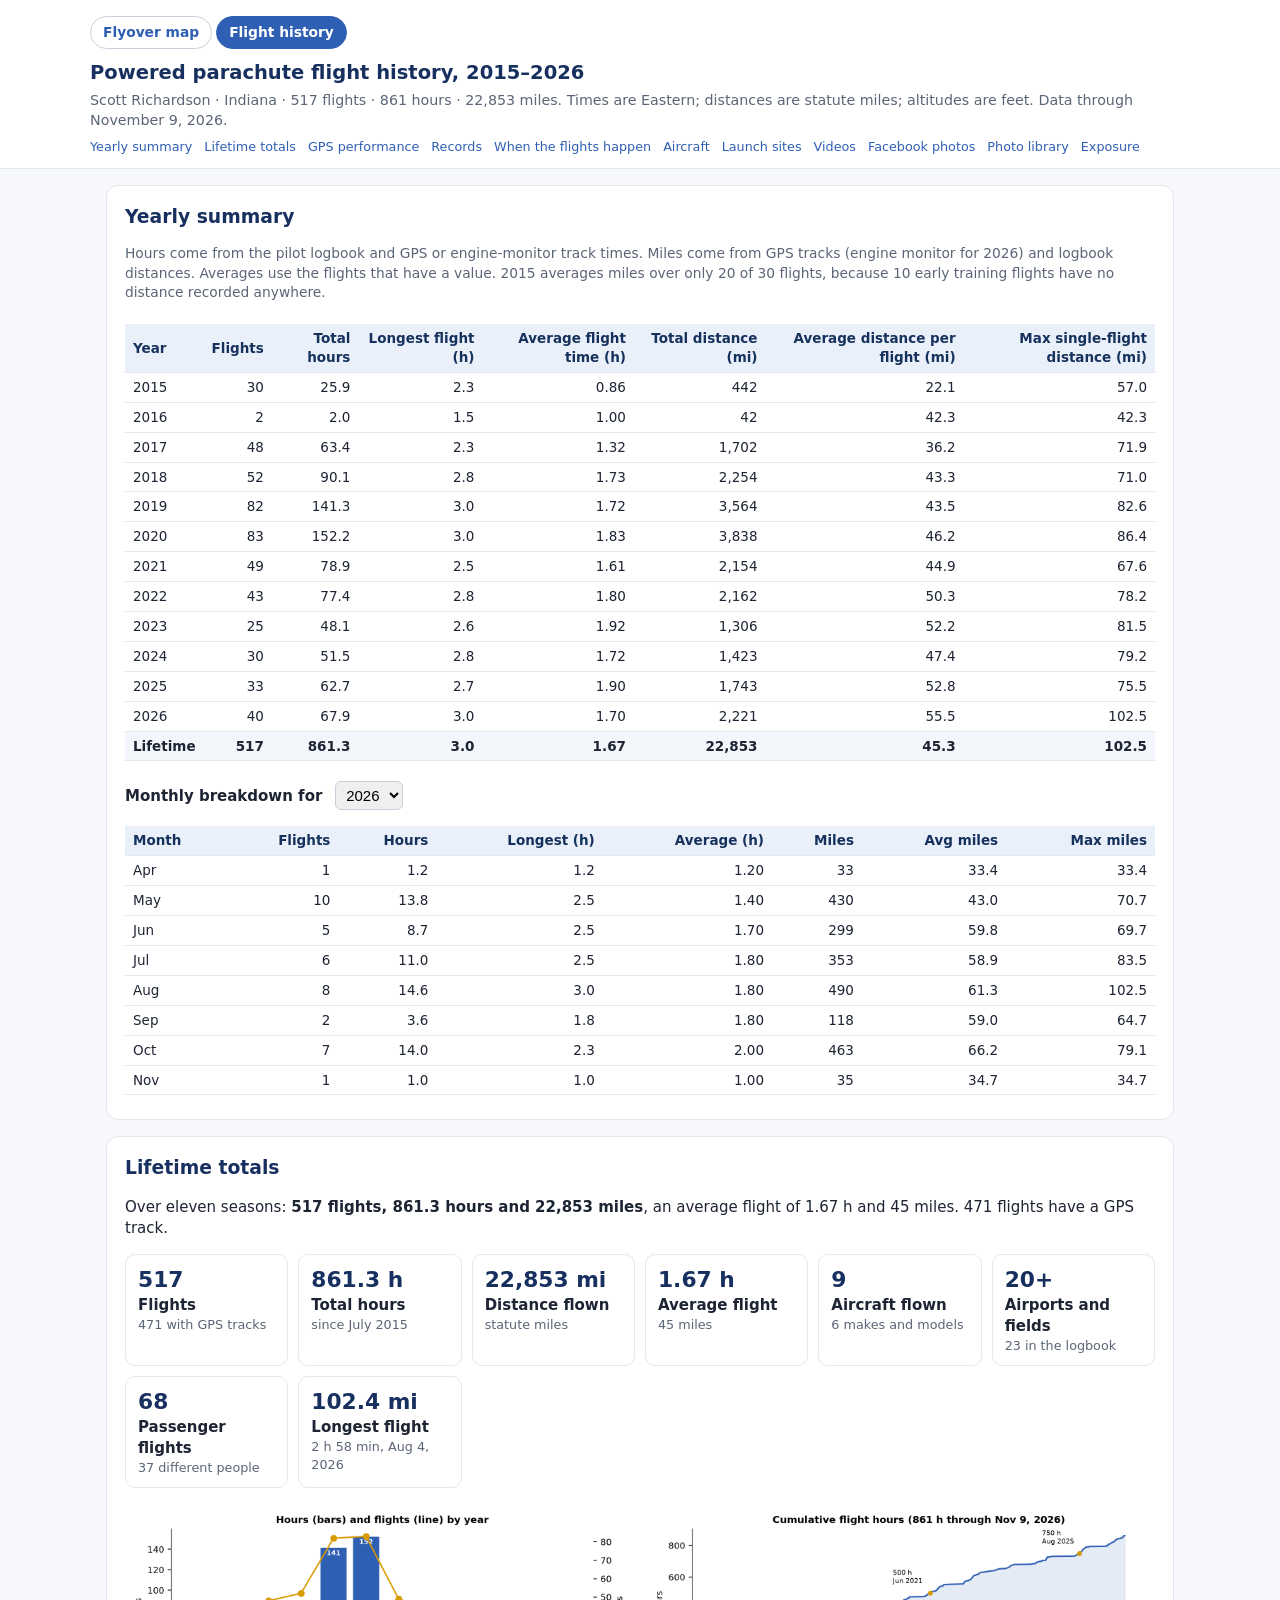
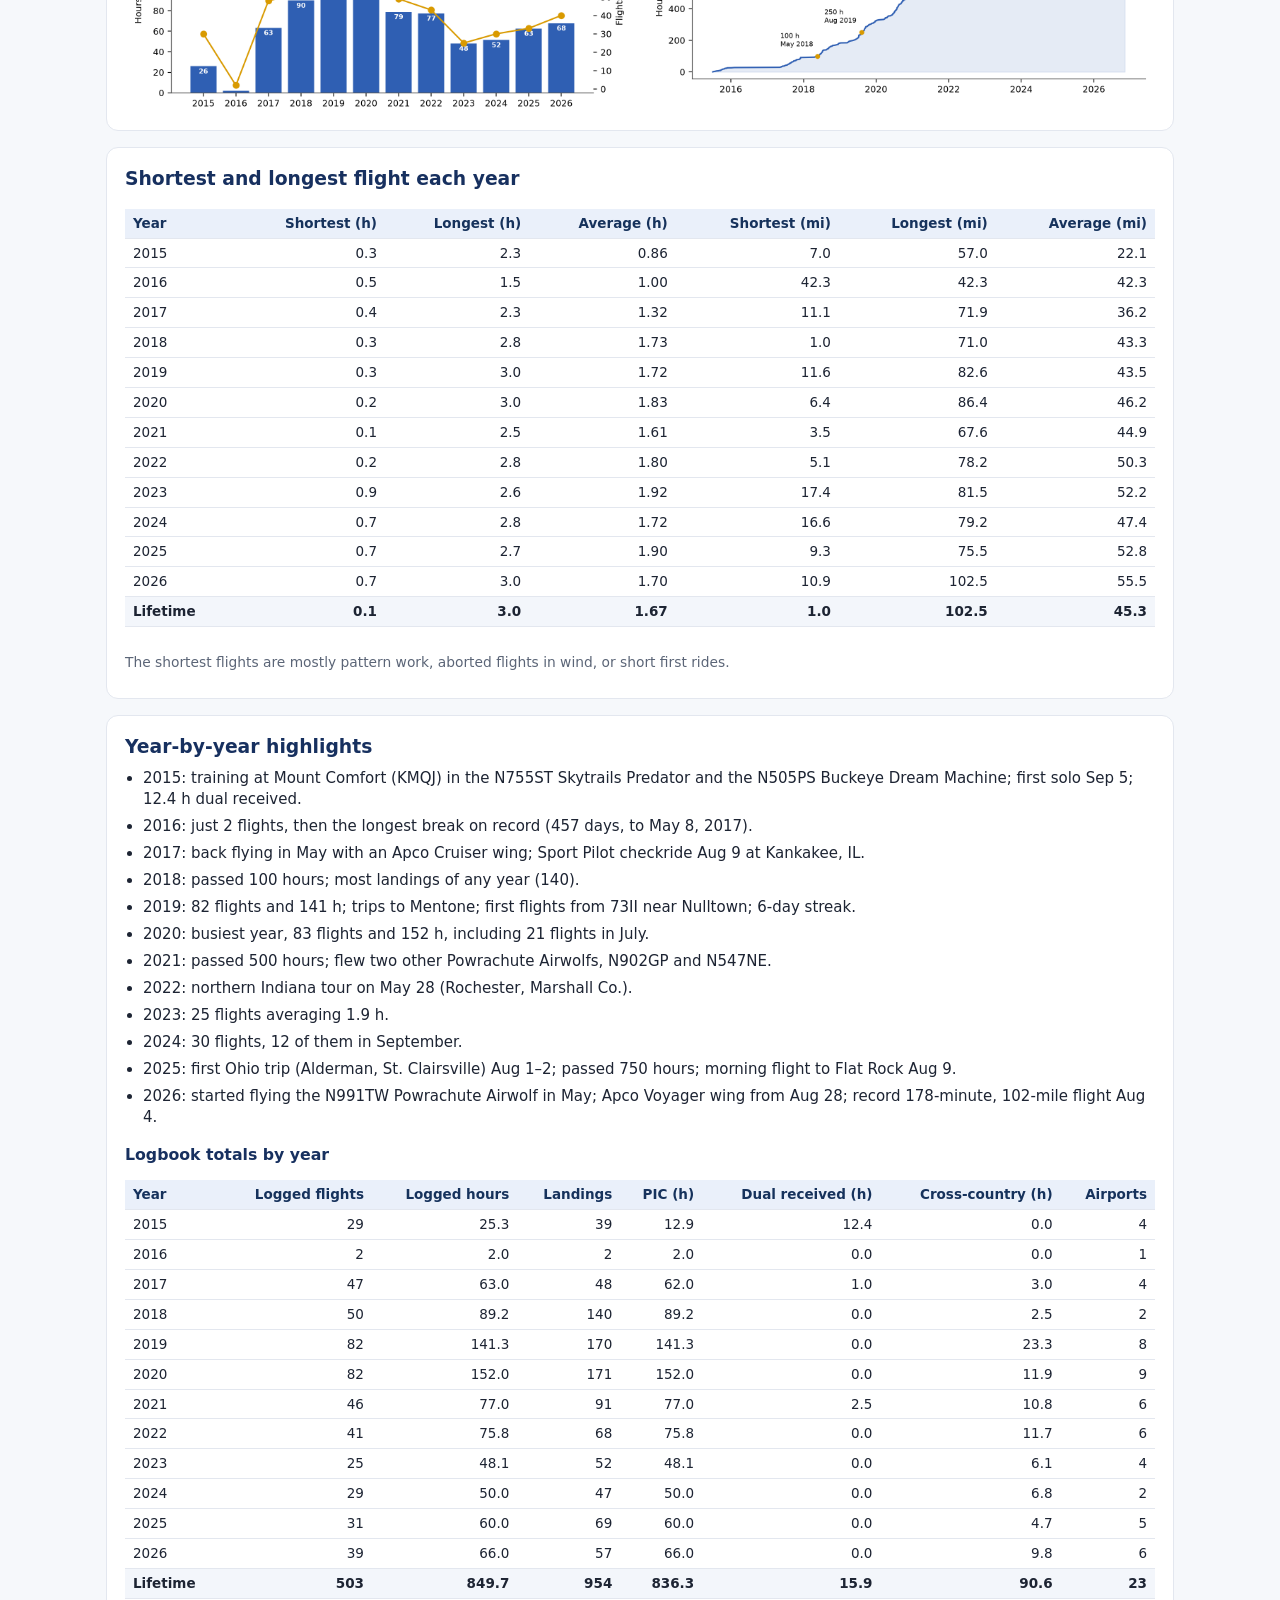
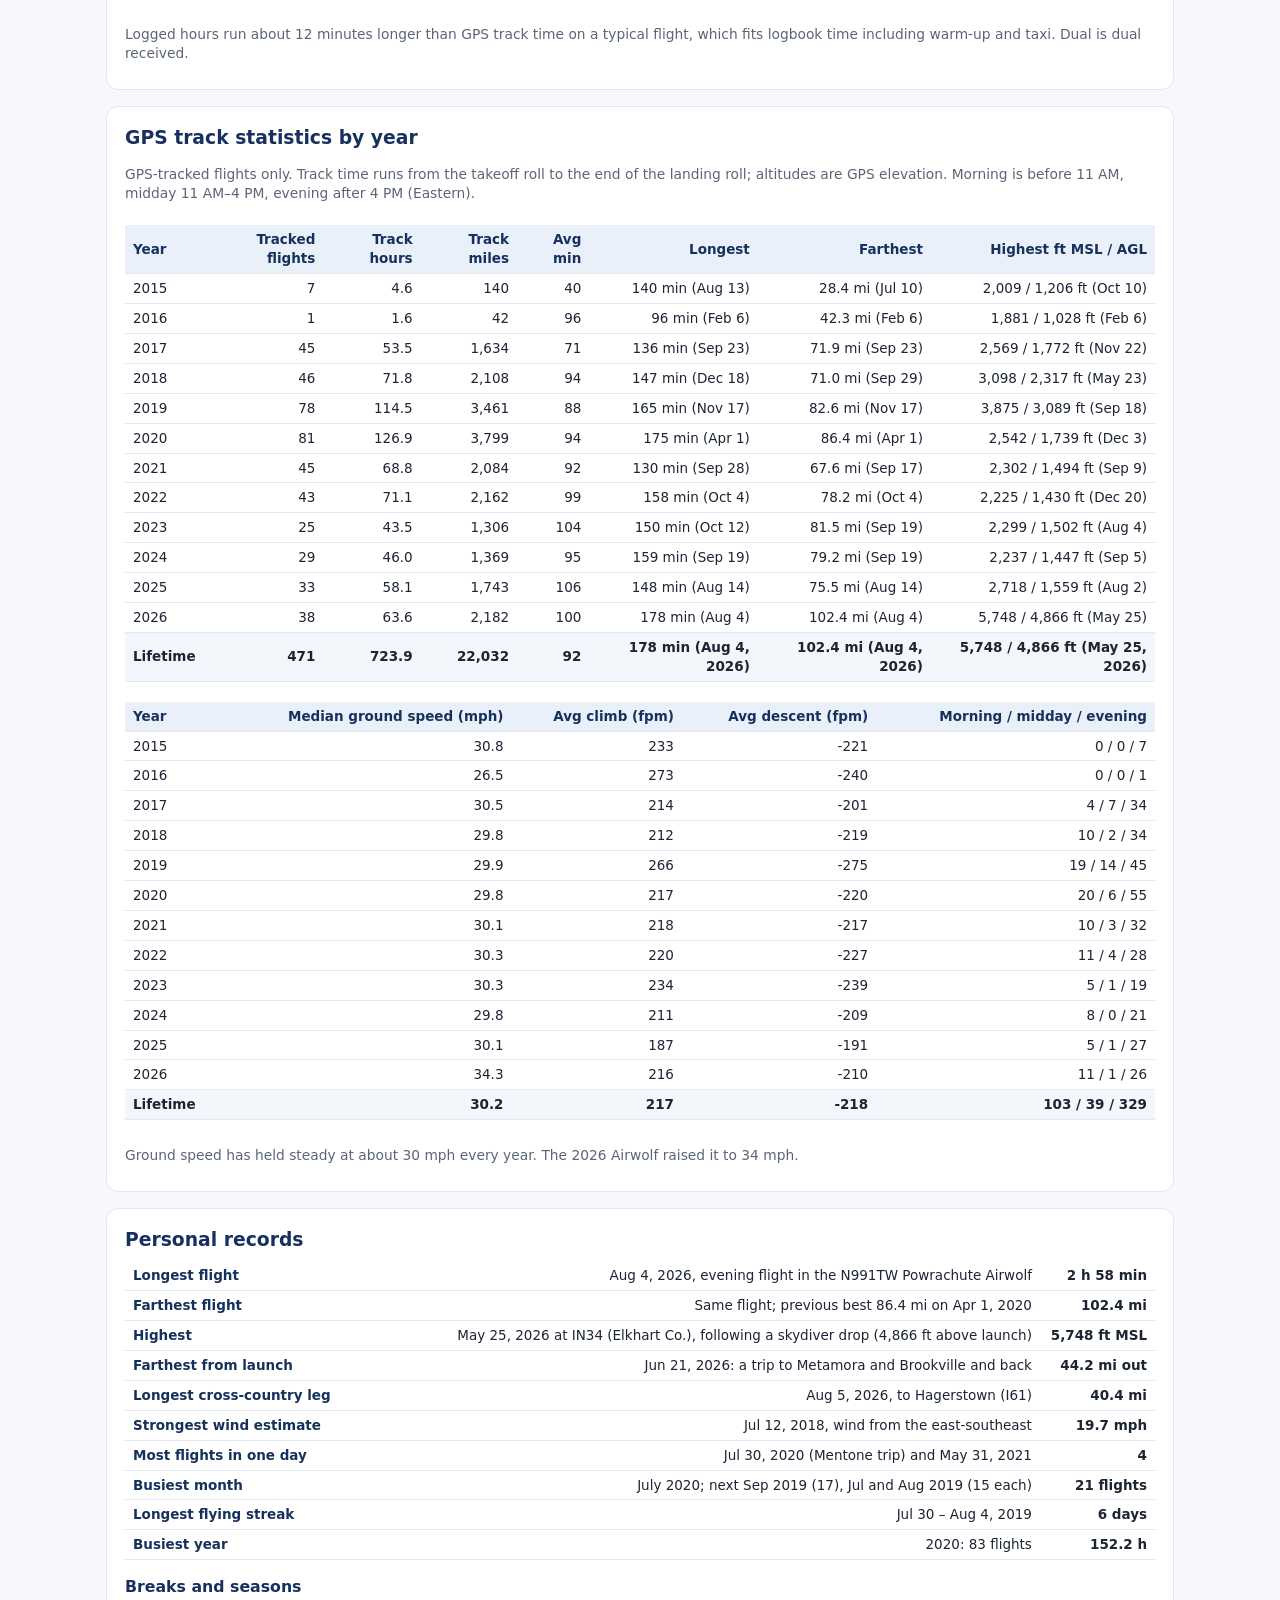
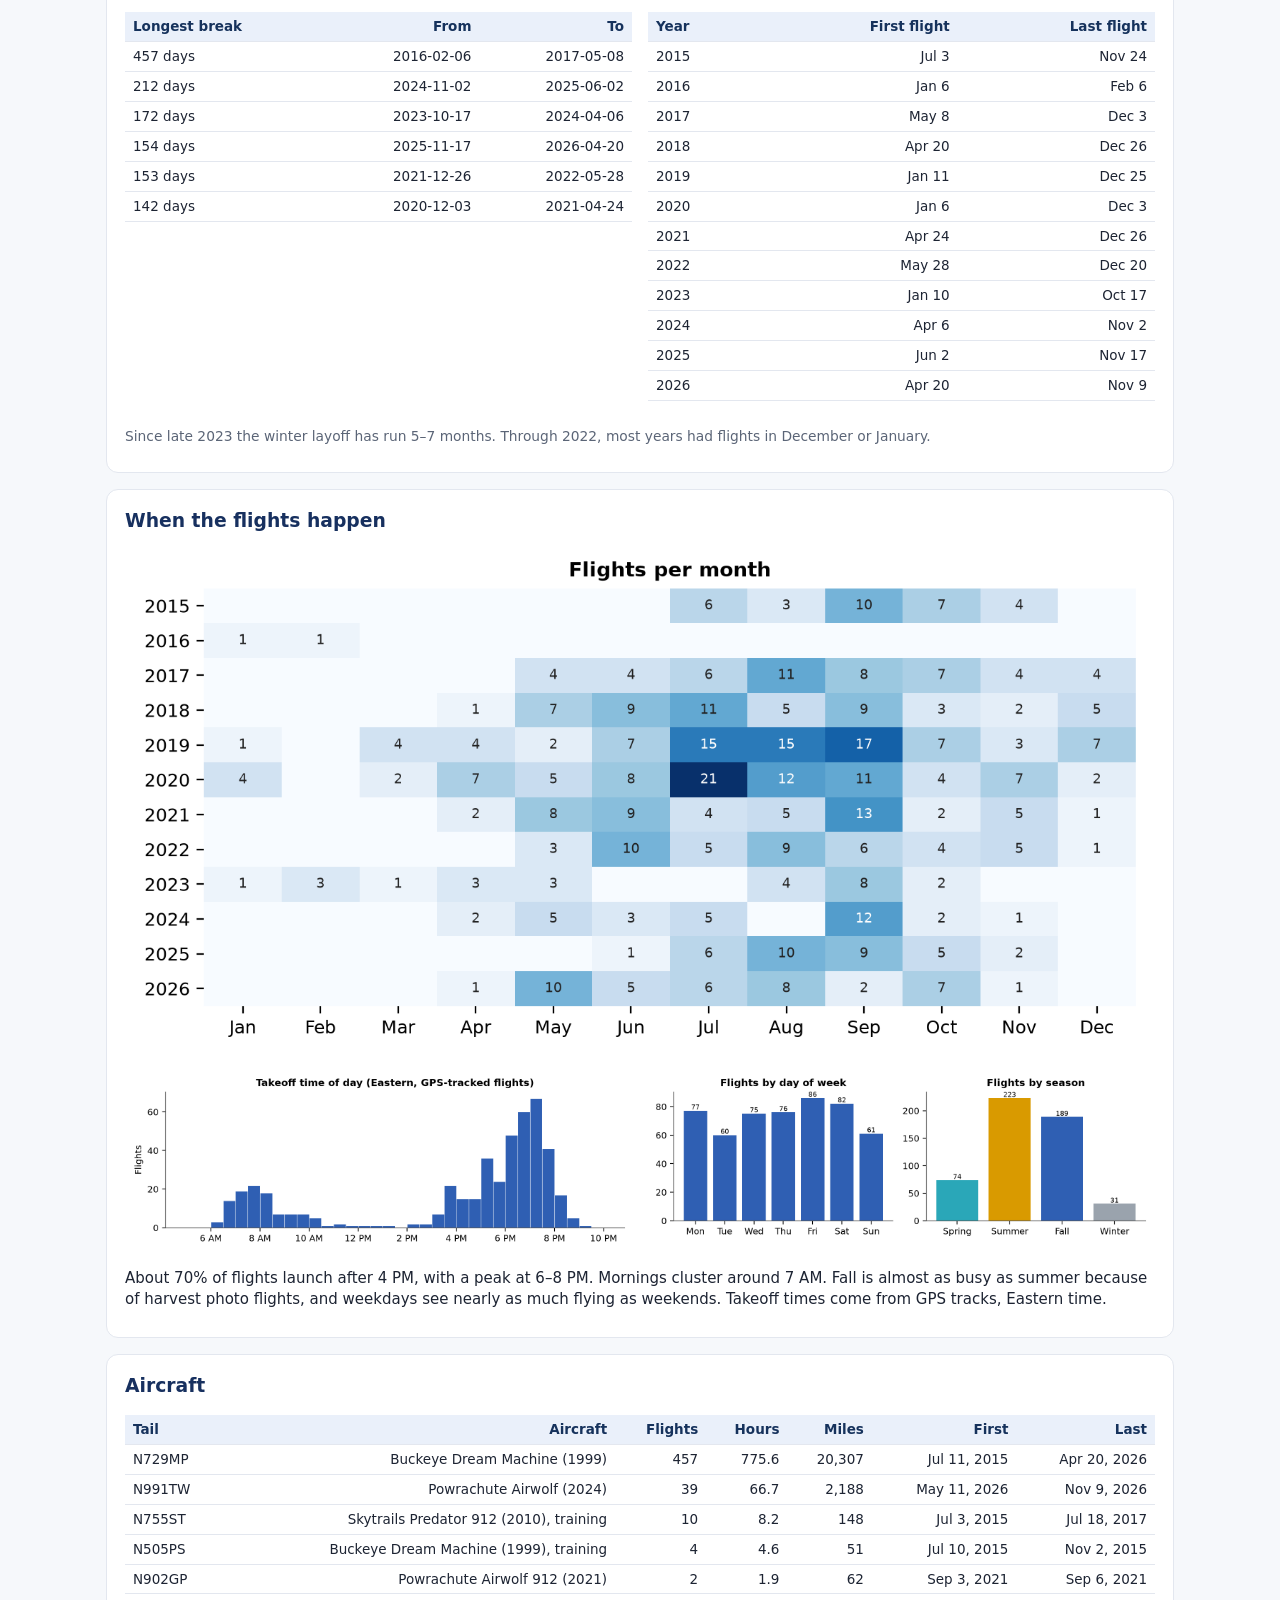
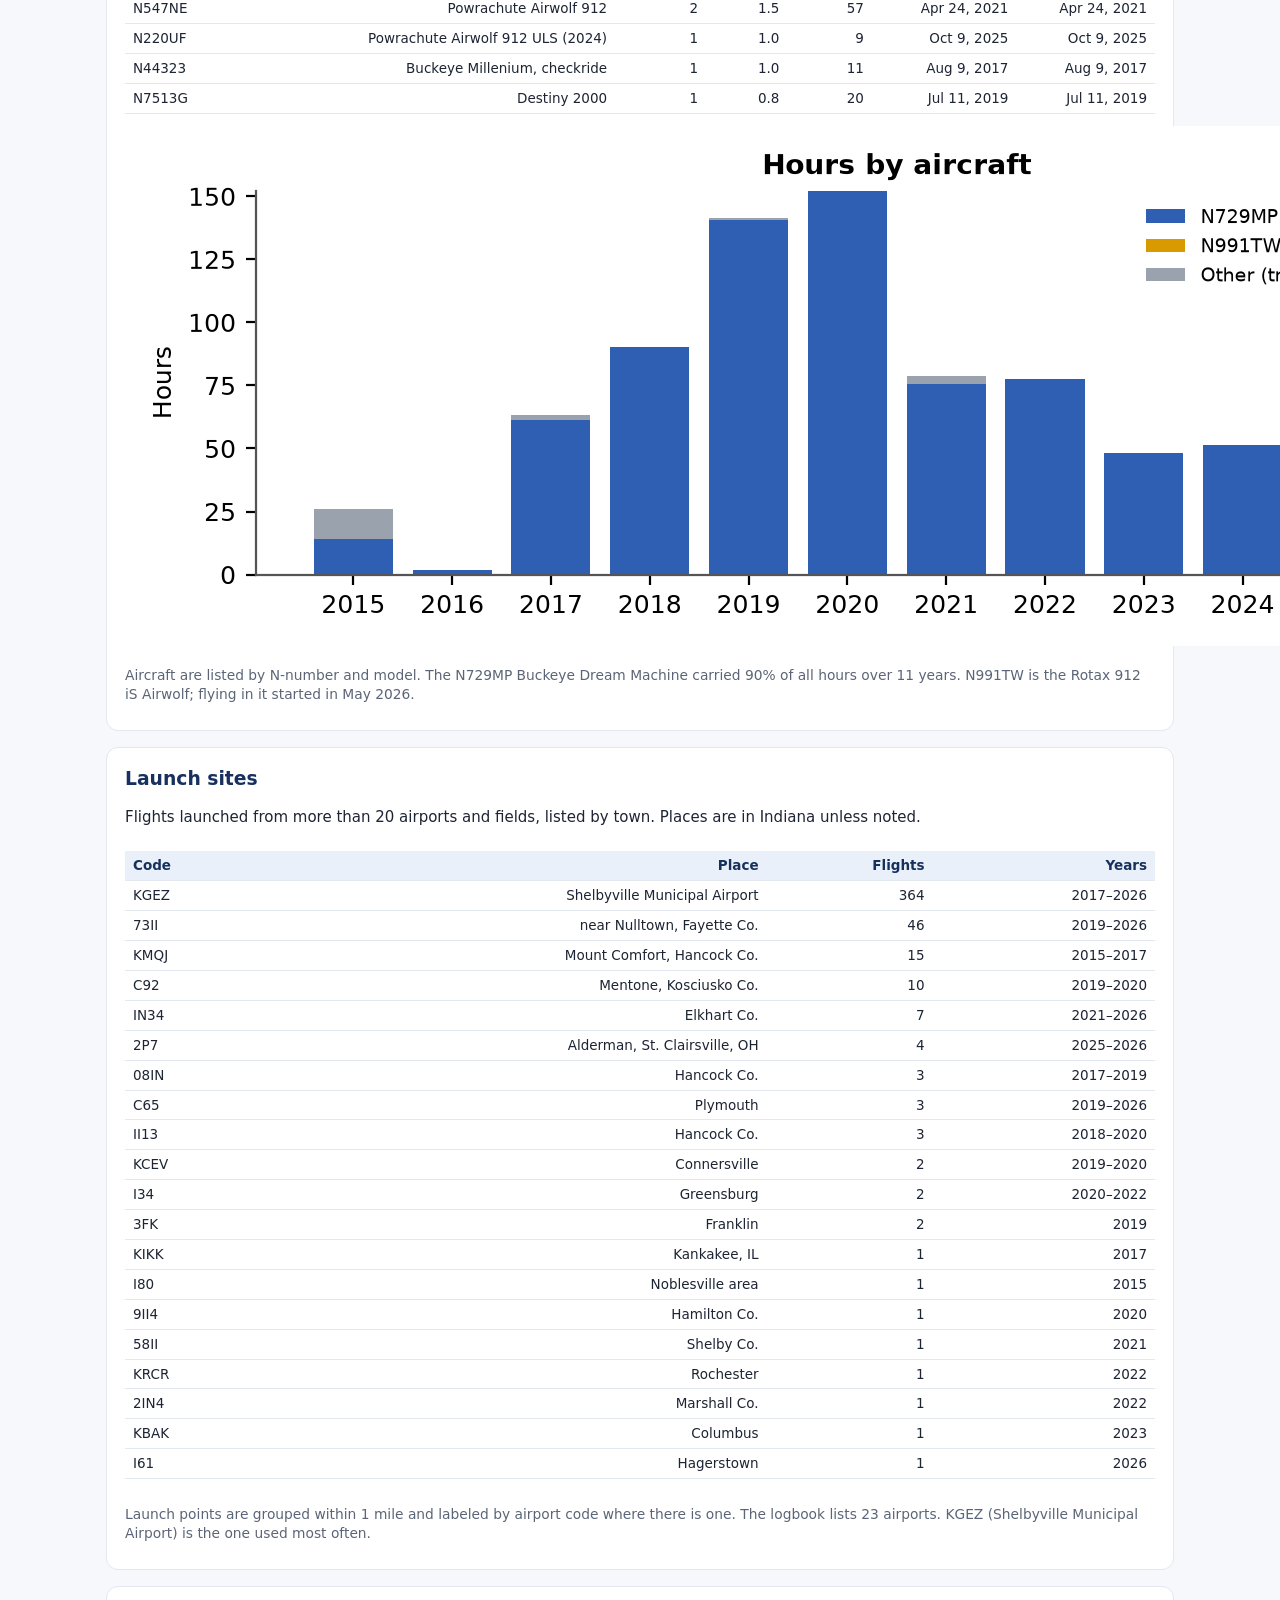
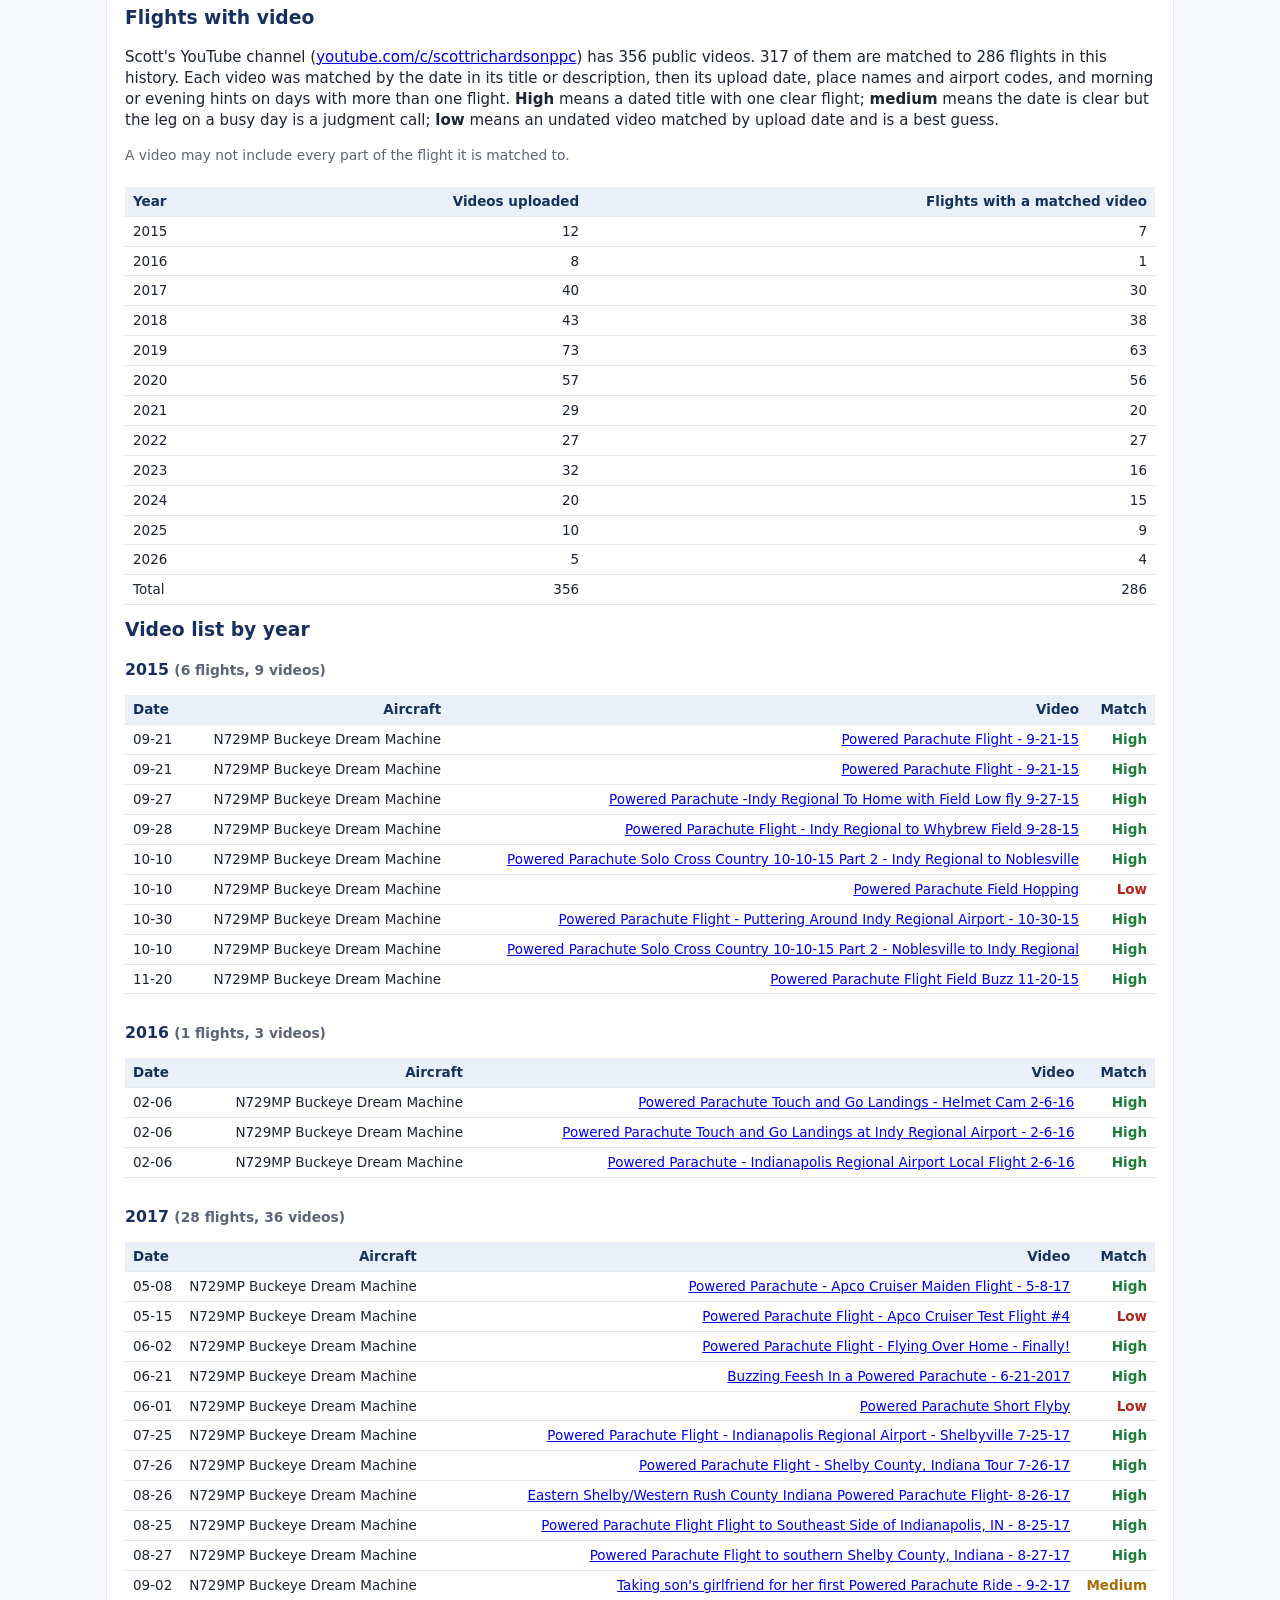
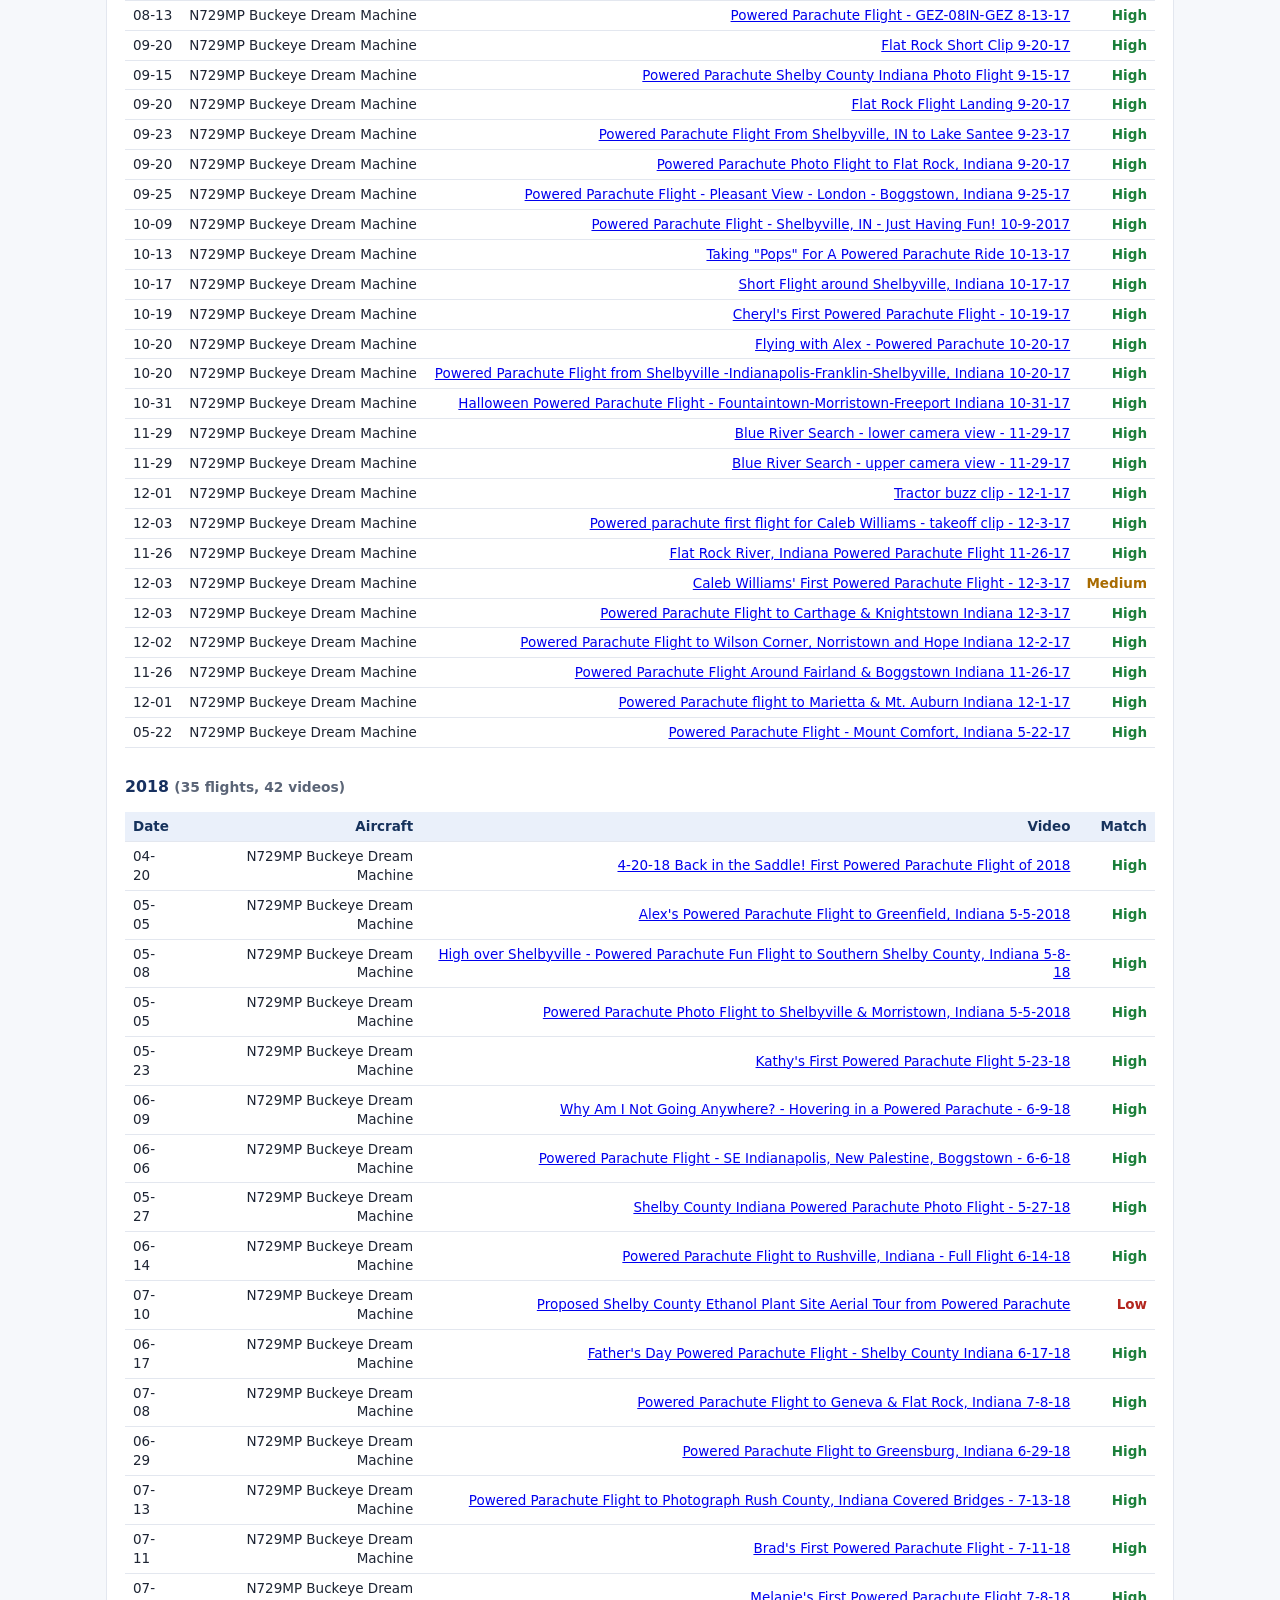
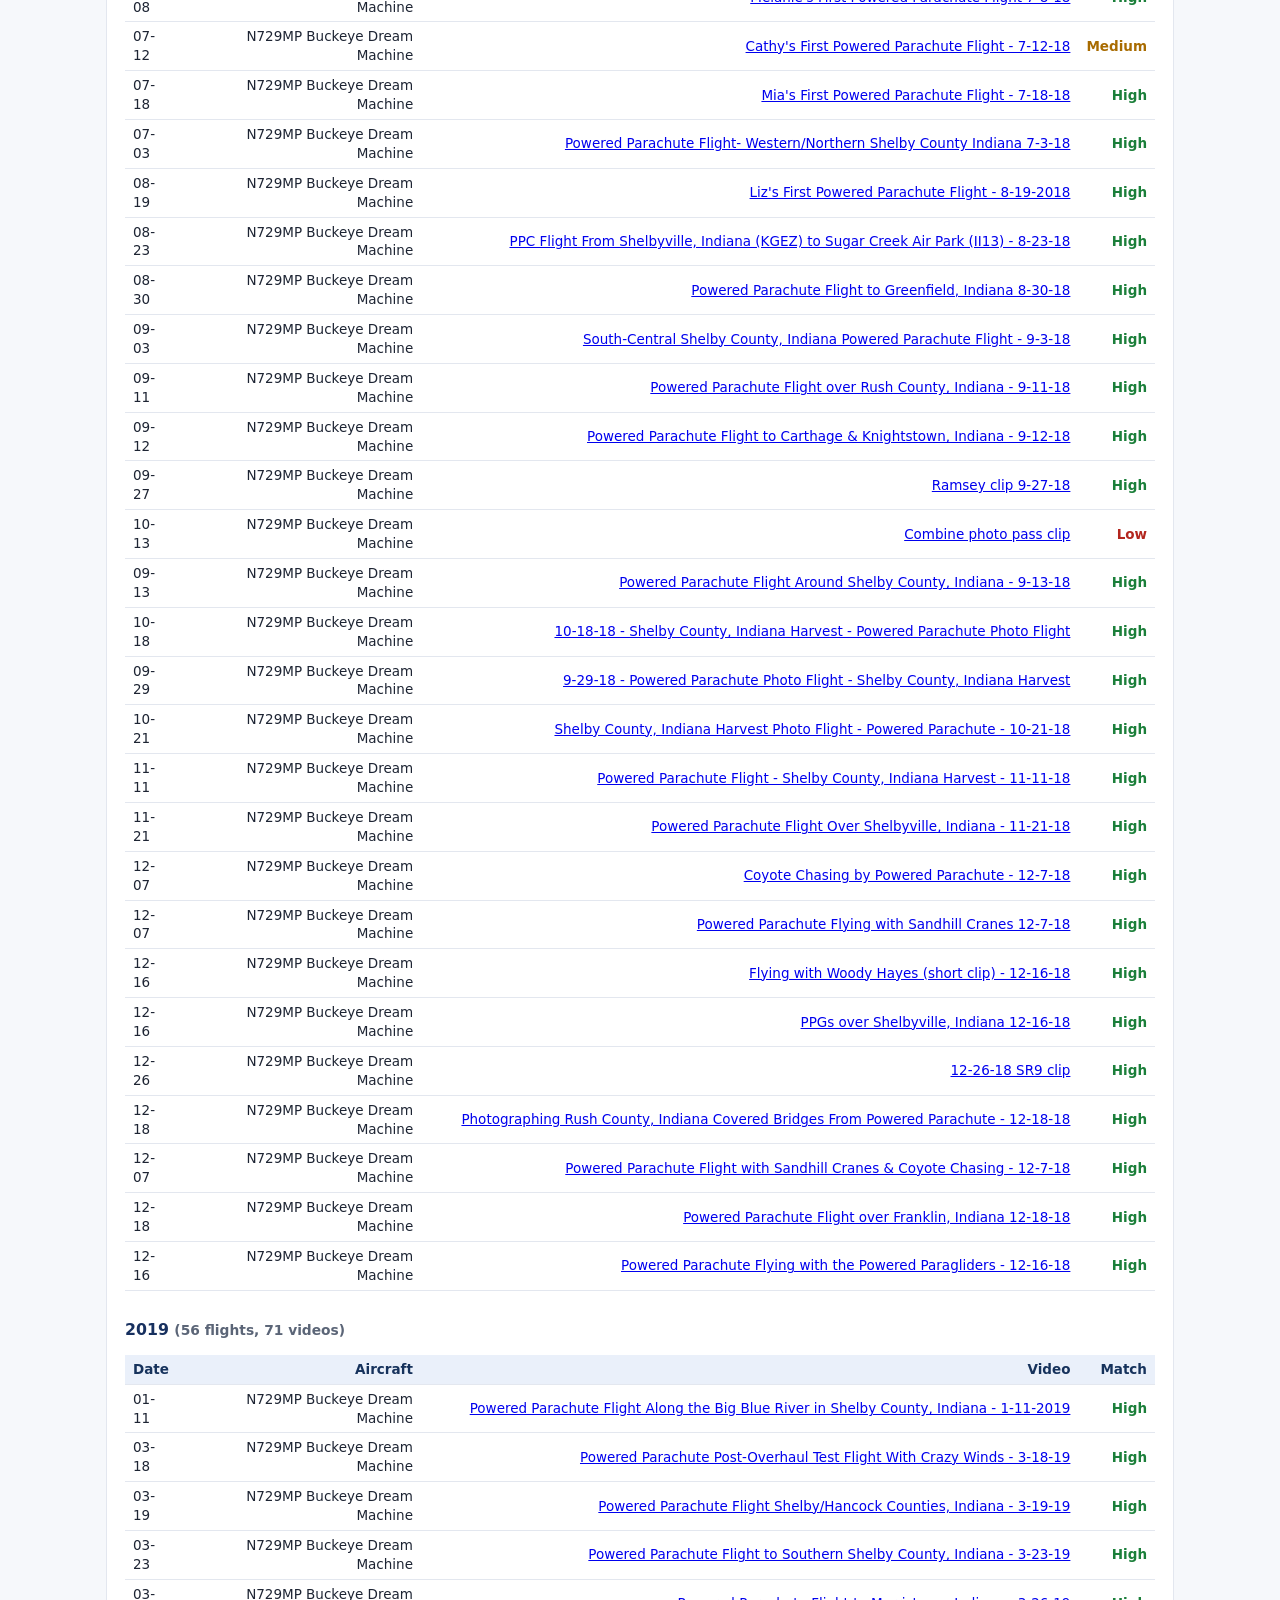
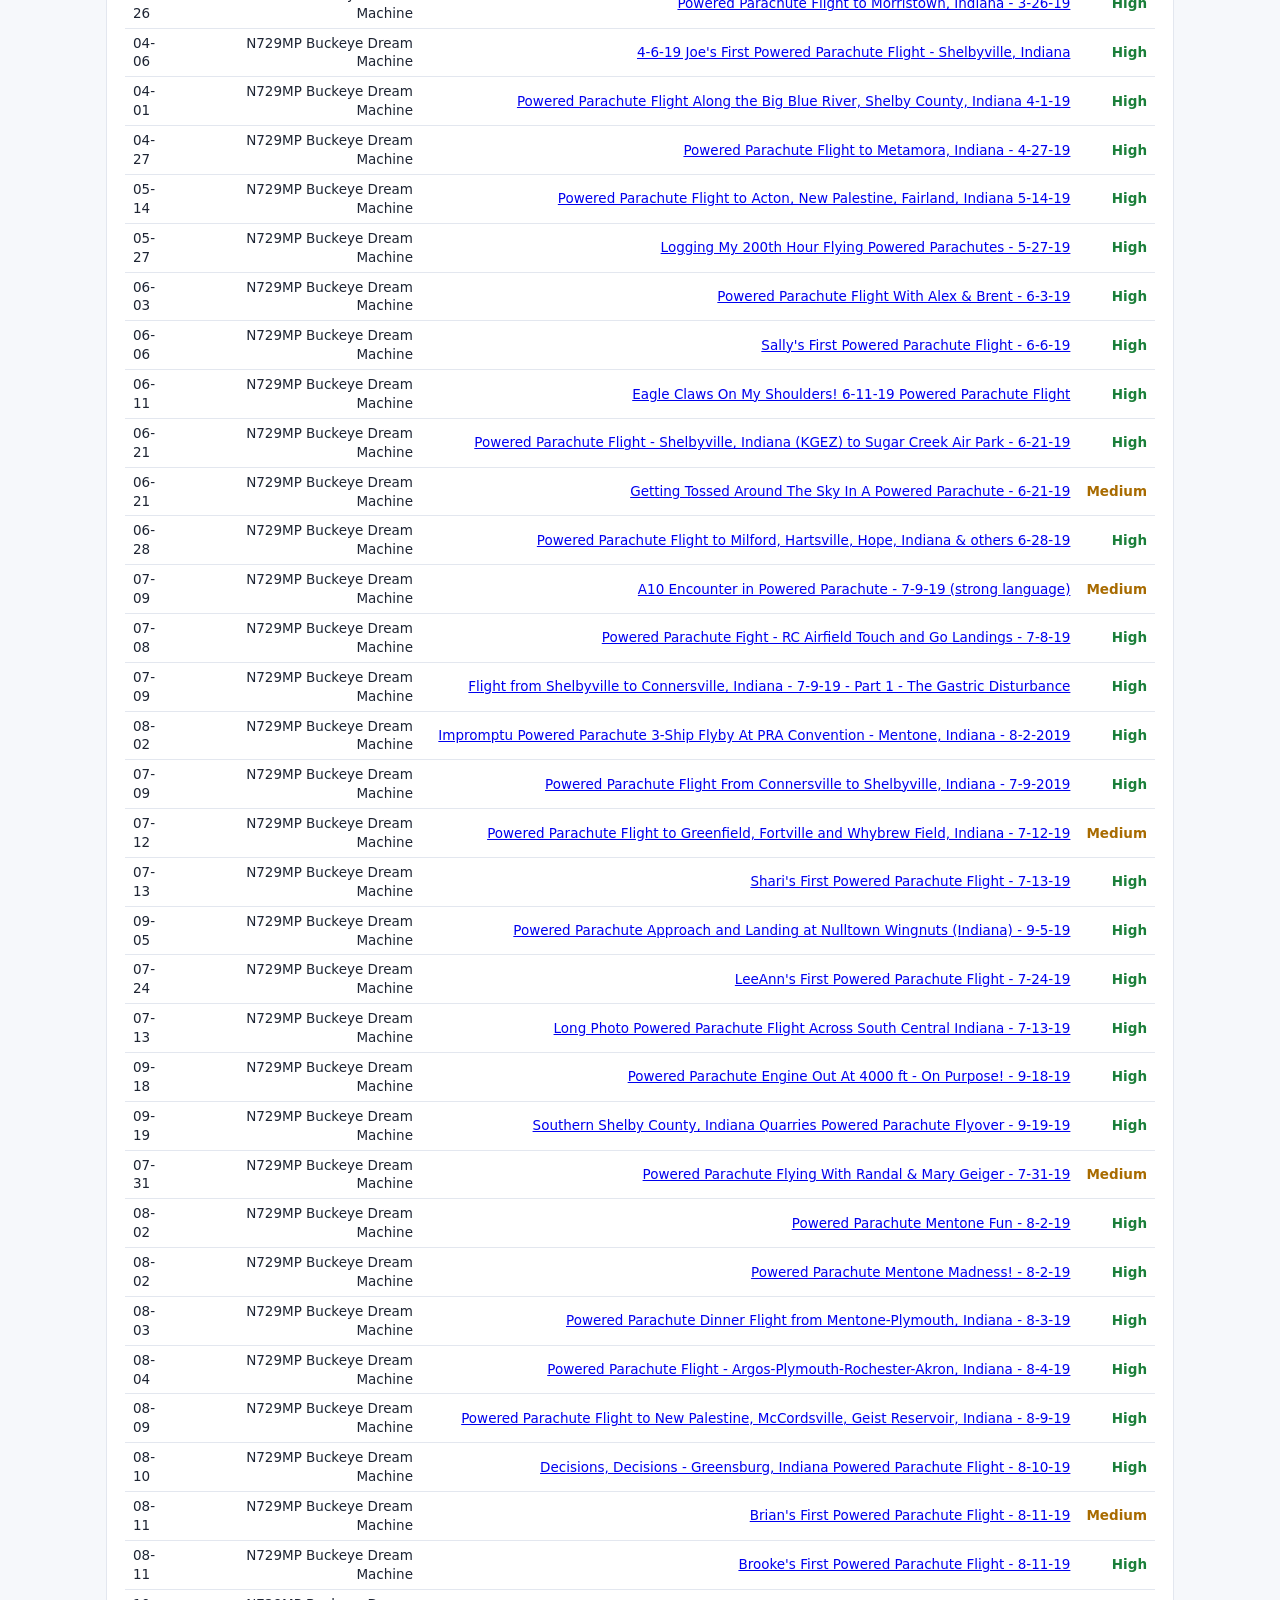
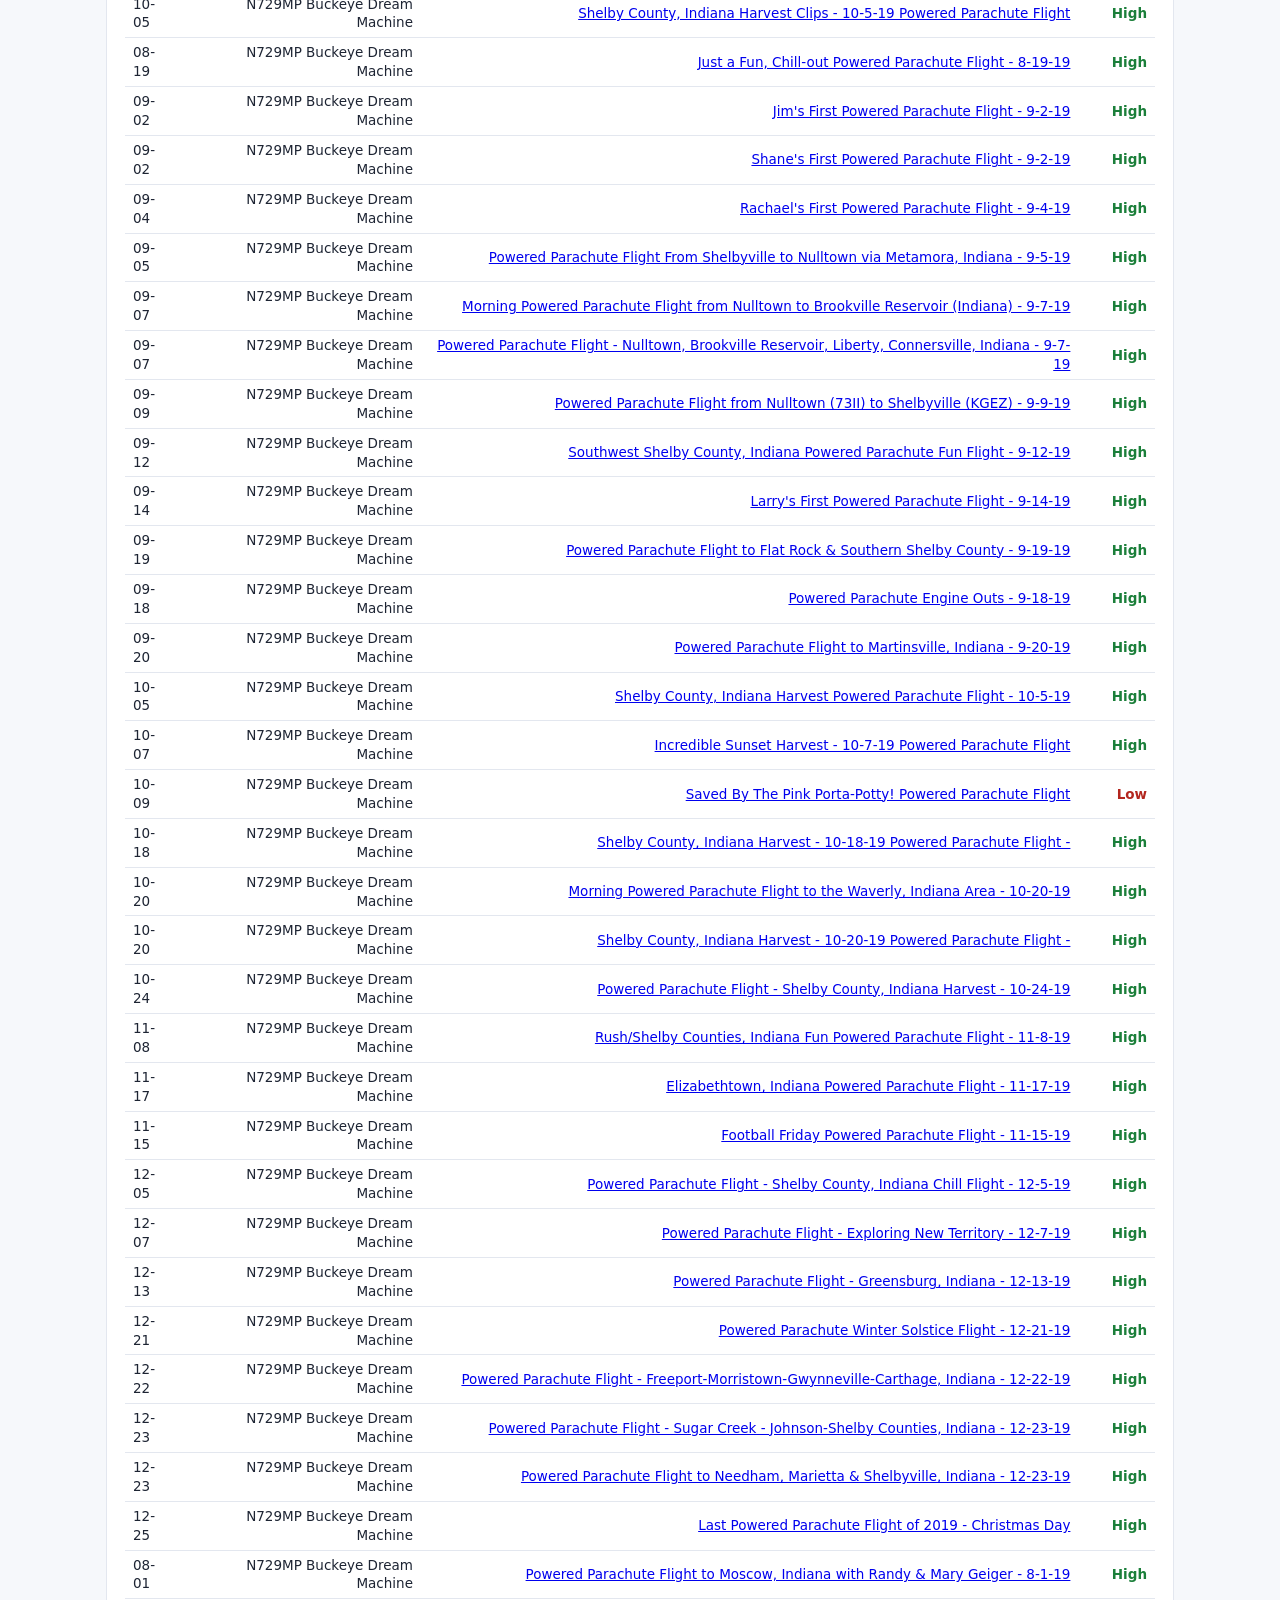
==== commit 0242fa79: "Show full flight tracks and remove home-area masks. Restore clipped track points, Facebook and best-" ====
--- a/history/index.html
+++ b/history/index.html
@@ -133,12 +133,12 @@
 
 <section id="videos">
   <h2>Flights with video</h2>
-  <p>Scott's YouTube channel (<a href="https://www.youtube.com/c/scottrichardsonppc" target="_blank" rel="noopener">youtube.com/c/scottrichardsonppc</a>) has 356 public videos. 314 of them are matched to 283 flights in this history. Each video was matched by the date in its title or description, then its upload date, place names and airport codes, and morning or evening hints on days with more than one flight. <b>High</b> means a dated title with one clear flight; <b>medium</b> means the date is clear but the leg on a busy day is a judgment call; <b>low</b> means an undated video matched by upload date and is a best guess.</p>
-  <p class="note">A few videos about home are left out of this list.</p>
+  <p>Scott's YouTube channel (<a href="https://www.youtube.com/c/scottrichardsonppc" target="_blank" rel="noopener">youtube.com/c/scottrichardsonppc</a>) has 356 public videos. 317 of them are matched to 286 flights in this history. Each video was matched by the date in its title or description, then its upload date, place names and airport codes, and morning or evening hints on days with more than one flight. <b>High</b> means a dated title with one clear flight; <b>medium</b> means the date is clear but the leg on a busy day is a judgment call; <b>low</b> means an undated video matched by upload date and is a best guess.</p>
+  
   <p class="note">A video may not include every part of the flight it is matched to.</p>
-  <div class="table-wrap"><table><thead><tr><th>Year</th><th>Videos uploaded</th><th>Flights with a matched video</th></tr></thead><tbody><tr><td>2015</td><td>12</td><td>6</td></tr><tr><td>2016</td><td>8</td><td>1</td></tr><tr><td>2017</td><td>40</td><td>29</td></tr><tr><td>2018</td><td>43</td><td>38</td></tr><tr><td>2019</td><td>73</td><td>63</td></tr><tr><td>2020</td><td>57</td><td>56</td></tr><tr><td>2021</td><td>29</td><td>20</td></tr><tr><td>2022</td><td>27</td><td>26</td></tr><tr><td>2023</td><td>32</td><td>16</td></tr><tr><td>2024</td><td>20</td><td>15</td></tr><tr><td>2025</td><td>10</td><td>9</td></tr><tr><td>2026</td><td>5</td><td>4</td></tr><tr><td>Total</td><td>356</td><td>283</td></tr></tbody></table></div>
+  <div class="table-wrap"><table><thead><tr><th>Year</th><th>Videos uploaded</th><th>Flights with a matched video</th></tr></thead><tbody><tr><td>2015</td><td>12</td><td>7</td></tr><tr><td>2016</td><td>8</td><td>1</td></tr><tr><td>2017</td><td>40</td><td>30</td></tr><tr><td>2018</td><td>43</td><td>38</td></tr><tr><td>2019</td><td>73</td><td>63</td></tr><tr><td>2020</td><td>57</td><td>56</td></tr><tr><td>2021</td><td>29</td><td>20</td></tr><tr><td>2022</td><td>27</td><td>27</td></tr><tr><td>2023</td><td>32</td><td>16</td></tr><tr><td>2024</td><td>20</td><td>15</td></tr><tr><td>2025</td><td>10</td><td>9</td></tr><tr><td>2026</td><td>5</td><td>4</td></tr><tr><td>Total</td><td>356</td><td>286</td></tr></tbody></table></div>
   <h2>Video list by year</h2>
-  <h3 id="vids-2015">2015 <span class="note">(5 flights, 8 videos)</span></h3><div class="table-wrap"><table><thead><tr><th>Date</th><th>Aircraft</th><th>Video</th><th>Match</th></tr></thead><tbody><tr><td>09-21</td><td>N729MP Buckeye Dream Machine</td><td><a href="https://www.youtube.com/watch?v=Ezyr3nbU7yM" target="_blank" rel="noopener">Powered Parachute Flight - 9-21-15</a></td><td><span class="conf high">high</span></td></tr><tr><td>09-21</td><td>N729MP Buckeye Dream Machine</td><td><a href="https://www.youtube.com/watch?v=Y_8IALrq4VA" target="_blank" rel="noopener">Powered Parachute Flight - 9-21-15</a></td><td><span class="conf high">high</span></td></tr><tr><td>09-28</td><td>N729MP Buckeye Dream Machine</td><td><a href="https://www.youtube.com/watch?v=Yj5LenIKpfY" target="_blank" rel="noopener">Powered Parachute Flight - Indy Regional to Whybrew Field 9-28-15</a></td><td><span class="conf high">high</span></td></tr><tr><td>10-10</td><td>N729MP Buckeye Dream Machine</td><td><a href="https://www.youtube.com/watch?v=7D4-5ySLxDg" target="_blank" rel="noopener">Powered Parachute Solo Cross Country 10-10-15 Part 2 - Indy Regional to Noblesville</a></td><td><span class="conf high">high</span></td></tr><tr><td>10-10</td><td>N729MP Buckeye Dream Machine</td><td><a href="https://www.youtube.com/watch?v=NxbUwaigBZA" target="_blank" rel="noopener">Powered Parachute Field Hopping</a></td><td><span class="conf low">low</span></td></tr><tr><td>10-30</td><td>N729MP Buckeye Dream Machine</td><td><a href="https://www.youtube.com/watch?v=3xffalp82m0" target="_blank" rel="noopener">Powered Parachute Flight - Puttering Around Indy Regional Airport - 10-30-15</a></td><td><span class="conf high">high</span></td></tr><tr><td>10-10</td><td>N729MP Buckeye Dream Machine</td><td><a href="https://www.youtube.com/watch?v=I8kWOIpAAvY" target="_blank" rel="noopener">Powered Parachute Solo Cross Country 10-10-15 Part 2 - Noblesville to Indy Regional</a></td><td><span class="conf high">high</span></td></tr><tr><td>11-20</td><td>N729MP Buckeye Dream Machine</td><td><a href="https://www.youtube.com/watch?v=KaHEiMN_Yjc" target="_blank" rel="noopener">Powered Parachute Flight Field Buzz 11-20-15</a></td><td><span class="conf high">high</span></td></tr></tbody></table></div><h3 id="vids-2016">2016 <span class="note">(1 flights, 3 videos)</span></h3><div class="table-wrap"><table><thead><tr><th>Date</th><th>Aircraft</th><th>Video</th><th>Match</th></tr></thead><tbody><tr><td>02-06</td><td>N729MP Buckeye Dream Machine</td><td><a href="https://www.youtube.com/watch?v=-hNAABqSGE4" target="_blank" rel="noopener">Powered Parachute Touch and Go Landings - Helmet Cam 2-6-16</a></td><td><span class="conf high">high</span></td></tr><tr><td>02-06</td><td>N729MP Buckeye Dream Machine</td><td><a href="https://www.youtube.com/watch?v=Ubp4ra58xT8" target="_blank" rel="noopener">Powered Parachute Touch and Go Landings at Indy Regional Airport - 2-6-16</a></td><td><span class="conf high">high</span></td></tr><tr><td>02-06</td><td>N729MP Buckeye Dream Machine</td><td><a href="https://www.youtube.com/watch?v=hD13ulSOFJg" target="_blank" rel="noopener">Powered Parachute - Indianapolis Regional Airport Local Flight 2-6-16</a></td><td><span class="conf high">high</span></td></tr></tbody></table></div><h3 id="vids-2017">2017 <span class="note">(27 flights, 35 videos)</span></h3><div class="table-wrap"><table><thead><tr><th>Date</th><th>Aircraft</th><th>Video</th><th>Match</th></tr></thead><tbody><tr><td>05-08</td><td>N729MP Buckeye Dream Machine</td><td><a href="https://www.youtube.com/watch?v=AIMhuBp9FTg" target="_blank" rel="noopener">Powered Parachute  - Apco Cruiser Maiden Flight - 5-8-17</a></td><td><span class="conf high">high</span></td></tr><tr><td>05-15</td><td>N729MP Buckeye Dream Machine</td><td><a href="https://www.youtube.com/watch?v=i88HTJzKEGU" target="_blank" rel="noopener">Powered Parachute Flight - Apco Cruiser Test Flight #4</a></td><td><span class="conf low">low</span></td></tr><tr><td>06-21</td><td>N729MP Buckeye Dream Machine</td><td><a href="https://www.youtube.com/watch?v=qknopWidzgU" target="_blank" rel="noopener">Buzzing Feesh In a Powered Parachute - 6-21-2017</a></td><td><span class="conf high">high</span></td></tr><tr><td>06-01</td><td>N729MP Buckeye Dream Machine</td><td><a href="https://www.youtube.com/watch?v=VZxt_TA-hVE" target="_blank" rel="noopener">Powered Parachute Short Flyby</a></td><td><span class="conf low">low</span></td></tr><tr><td>07-25</td><td>N729MP Buckeye Dream Machine</td><td><a href="https://www.youtube.com/watch?v=eBwwa_AKCD8" target="_blank" rel="noopener">Powered Parachute Flight - Indianapolis Regional Airport - Shelbyville 7-25-17</a></td><td><span class="conf high">high</span></td></tr><tr><td>07-26</td><td>N729MP Buckeye Dream Machine</td><td><a href="https://www.youtube.com/watch?v=pbZFea_TT1g" target="_blank" rel="noopener">Powered Parachute Flight - Shelby County, Indiana Tour 7-26-17</a></td><td><span class="conf high">high</span></td></tr><tr><td>08-26</td><td>N729MP Buckeye Dream Machine</td><td><a href="https://www.youtube.com/watch?v=Ybuz_GCP9qA" target="_blank" rel="noopener">Eastern Shelby/Western Rush County Indiana Powered Parachute Flight- 8-26-17</a></td><td><span class="conf high">high</span></td></tr><tr><td>08-25</td><td>N729MP Buckeye Dream Machine</td><td><a href="https://www.youtube.com/watch?v=sBjRly9fX1I" target="_blank" rel="noopener">Powered Parachute Flight Flight to Southeast Side of Indianapolis, IN - 8-25-17</a></td><td><span class="conf high">high</span></td></tr><tr><td>08-27</td><td>N729MP Buckeye Dream Machine</td><td><a href="https://www.youtube.com/watch?v=0sML3BV9vk8" target="_blank" rel="noopener">Powered Parachute Flight to southern Shelby County, Indiana - 8-27-17</a></td><td><span class="conf high">high</span></td></tr><tr><td>09-02</td><td>N729MP Buckeye Dream Machine</td><td><a href="https://www.youtube.com/watch?v=fEOysMUrtf0" target="_blank" rel="noopener">Taking son&#x27;s girlfriend for her first Powered Parachute Ride - 9-2-17</a></td><td><span class="conf medium">medium</span></td></tr><tr><td>08-13</td><td>N729MP Buckeye Dream Machine</td><td><a href="https://www.youtube.com/watch?v=hkTNVLdb29w" target="_blank" rel="noopener">Powered Parachute Flight - GEZ-08IN-GEZ 8-13-17</a></td><td><span class="conf high">high</span></td></tr><tr><td>09-20</td><td>N729MP Buckeye Dream Machine</td><td><a href="https://www.youtube.com/watch?v=FTOw9LH4sDQ" target="_blank" rel="noopener">Flat Rock Short Clip  9-20-17</a></td><td><span class="conf high">high</span></td></tr><tr><td>09-15</td><td>N729MP Buckeye Dream Machine</td><td><a href="https://www.youtube.com/watch?v=YxqFIwYTvyE" target="_blank" rel="noopener">Powered Parachute Shelby County Indiana Photo Flight 9-15-17</a></td><td><span class="conf high">high</span></td></tr><tr><td>09-20</td><td>N729MP Buckeye Dream Machine</td><td><a href="https://www.youtube.com/watch?v=VcMsSXniPt0" target="_blank" rel="noopener">Flat Rock Flight Landing 9-20-17</a></td><td><span class="conf high">high</span></td></tr><tr><td>09-23</td><td>N729MP Buckeye Dream Machine</td><td><a href="https://www.youtube.com/watch?v=9gWcCadqJrs" target="_blank" rel="noopener">Powered Parachute Flight From Shelbyville, IN to Lake Santee 9-23-17</a></td><td><span class="conf high">high</span></td></tr><tr><td>09-20</td><td>N729MP Buckeye Dream Machine</td><td><a href="https://www.youtube.com/watch?v=Dvpq6DWMRKY" target="_blank" rel="noopener">Powered Parachute Photo Flight to Flat Rock, Indiana 9-20-17</a></td><td><span class="conf high">high</span></td></tr><tr><td>09-25</td><td>N729MP Buckeye Dream Machine</td><td><a href="https://www.youtube.com/watch?v=eDB53JaHmZI" target="_blank" rel="noopener">Powered Parachute Flight - Pleasant View - London - Boggstown, Indiana  9-25-17</a></td><td><span class="conf high">high</span></td></tr><tr><td>10-09</td><td>N729MP Buckeye Dream Machine</td><td><a href="https://www.youtube.com/watch?v=VxC7QoQAyUg" target="_blank" rel="noopener">Powered Parachute Flight - Shelbyville, IN - Just Having Fun! 10-9-2017</a></td><td><span class="conf high">high</span></td></tr><tr><td>10-13</td><td>N729MP Buckeye Dream Machine</td><td><a href="https://www.youtube.com/watch?v=TnXPWpUc0sA" target="_blank" rel="noopener">Taking &quot;Pops&quot; For A Powered Parachute  Ride 10-13-17</a></td><td><span class="conf high">high</span></td></tr><tr><td>10-17</td><td>N729MP Buckeye Dream Machine</td><td><a href="https://www.youtube.com/watch?v=cBZCbQVyAEs" target="_blank" rel="noopener">Short Flight around Shelbyville, Indiana 10-17-17</a></td><td><span class="conf high">high</span></td></tr><tr><td>10-19</td><td>N729MP Buckeye Dream Machine</td><td><a href="https://www.youtube.com/watch?v=jVNeWGf1mjo" target="_blank" rel="noopener">Cheryl&#x27;s First Powered Parachute Flight - 10-19-17</a></td><td><span class="conf high">high</span></td></tr><tr><td>10-20</td><td>N729MP Buckeye Dream Machine</td><td><a href="https://www.youtube.com/watch?v=ogm0z7Ezbcg" target="_blank" rel="noopener">Flying with Alex - Powered Parachute 10-20-17</a></td><td><span class="conf high">high</span></td></tr><tr><td>10-20</td><td>N729MP Buckeye Dream Machine</td><td><a href="https://www.youtube.com/watch?v=NF0ZPaS4El0" target="_blank" rel="noopener">Powered Parachute Flight from Shelbyville -Indianapolis-Franklin-Shelbyville, Indiana  10-20-17</a></td><td><span class="conf high">high</span></td></tr><tr><td>10-31</td><td>N729MP Buckeye Dream Machine</td><td><a href="https://www.youtube.com/watch?v=5Hml7Jty26E" target="_blank" rel="noopener">Halloween Powered Parachute Flight - Fountaintown-Morristown-Freeport Indiana 10-31-17</a></td><td><span class="conf high">high</span></td></tr><tr><td>11-29</td><td>N729MP Buckeye Dream Machine</td><td><a href="https://www.youtube.com/watch?v=O4CESLM-lMI" target="_blank" rel="noopener">Blue River Search - lower camera view - 11-29-17</a></td><td><span class="conf high">high</span></td></tr><tr><td>11-29</td><td>N729MP Buckeye Dream Machine</td><td><a href="https://www.youtube.com/watch?v=c949qo3VJ7M" target="_blank" rel="noopener">Blue River Search - upper camera view - 11-29-17</a></td><td><span class="conf high">high</span></td></tr><tr><td>12-01</td><td>N729MP Buckeye Dream Machine</td><td><a href="https://www.youtube.com/watch?v=GI7tc6B-HQs" target="_blank" rel="noopener">Tractor buzz clip - 12-1-17</a></td><td><span class="conf high">high</span></td></tr><tr><td>12-03</td><td>N729MP Buckeye Dream Machine</td><td><a href="https://www.youtube.com/watch?v=B8yOxBdtjKM" target="_blank" rel="noopener">Powered parachute first flight for Caleb Williams - takeoff clip - 12-3-17</a></td><td><span class="conf high">high</span></td></tr><tr><td>11-26</td><td>N729MP Buckeye Dream Machine</td><td><a href="https://www.youtube.com/watch?v=DkFLOe2wcow" target="_blank" rel="noopener">Flat Rock River, Indiana Powered Parachute Flight 11-26-17</a></td><td><span class="conf high">high</span></td></tr><tr><td>12-03</td><td>N729MP Buckeye Dream Machine</td><td><a href="https://www.youtube.com/watch?v=E4SKiUKGfAM" target="_blank" rel="noopener">Caleb Williams&#x27; First Powered Parachute Flight - 12-3-17</a></td><td><span class="conf medium">medium</span></td></tr><tr><td>12-03</td><td>N729MP Buckeye Dream Machine</td><td><a href="https://www.youtube.com/watch?v=TjCtXcQvrio" target="_blank" rel="noopener">Powered Parachute Flight to Carthage &amp; Knightstown Indiana 12-3-17</a></td><td><span class="conf high">high</span></td></tr><tr><td>12-02</td><td>N729MP Buckeye Dream Machine</td><td><a href="https://www.youtube.com/watch?v=ryq45EczejI" target="_blank" rel="noopener">Powered Parachute Flight to Wilson Corner, Norristown and Hope Indiana 12-2-17</a></td><td><span class="conf high">high</span></td></tr><tr><td>11-26</td><td>N729MP Buckeye Dream Machine</td><td><a href="https://www.youtube.com/watch?v=PpK0pdmiDzw" target="_blank" rel="noopener">Powered Parachute Flight Around Fairland &amp; Boggstown Indiana 11-26-17</a></td><td><span class="conf high">high</span></td></tr><tr><td>12-01</td><td>N729MP Buckeye Dream Machine</td><td><a href="https://www.youtube.com/watch?v=GS6xJLXJrsc" target="_blank" rel="noopener">Powered Parachute flight to Marietta &amp; Mt. Auburn Indiana 12-1-17</a></td><td><span class="conf high">high</span></td></tr><tr><td>05-22</td><td>N729MP Buckeye Dream Machine</td><td><a href="https://www.youtube.com/watch?v=6T8CBJpQElY" target="_blank" rel="noopener">Powered Parachute Flight - Mount Comfort, Indiana 5-22-17</a></td><td><span class="conf high">high</span></td></tr></tbody></table></div><h3 id="vids-2018">2018 <span class="note">(35 flights, 42 videos)</span></h3><div class="table-wrap"><table><thead><tr><th>Date</th><th>Aircraft</th><th>Video</th><th>Match</th></tr></thead><tbody><tr><td>04-20</td><td>N729MP Buckeye Dream Machine</td><td><a href="https://www.youtube.com/watch?v=0c9N39leh4U" target="_blank" rel="noopener">4-20-18 Back in the Saddle! First Powered Parachute Flight of 2018</a></td><td><span class="conf high">high</span></td></tr><tr><td>05-05</td><td>N729MP Buckeye Dream Machine</td><td><a href="https://www.youtube.com/watch?v=xO0zXl089Z8" target="_blank" rel="noopener">Alex&#x27;s Powered Parachute Flight to Greenfield, Indiana 5-5-2018</a></td><td><span class="conf high">high</span></td></tr><tr><td>05-08</td><td>N729MP Buckeye Dream Machine</td><td><a href="https://www.youtube.com/watch?v=XEdIwMMefJQ" target="_blank" rel="noopener">High over Shelbyville - Powered Parachute Fun Flight to Southern Shelby County, Indiana 5-8-18</a></td><td><span class="conf high">high</span></td></tr><tr><td>05-05</td><td>N729MP Buckeye Dream Machine</td><td><a href="https://www.youtube.com/watch?v=d73rwma61Xc" target="_blank" rel="noopener">Powered Parachute Photo Flight to Shelbyville &amp; Morristown, Indiana 5-5-2018</a></td><td><span class="conf high">high</span></td></tr><tr><td>05-23</td><td>N729MP Buckeye Dream Machine</td><td><a href="https://www.youtube.com/watch?v=5famMgUnKHQ" target="_blank" rel="noopener">Kathy&#x27;s First Powered Parachute Flight 5-23-18</a></td><td><span class="conf high">high</span></td></tr><tr><td>06-09</td><td>N729MP Buckeye Dream Machine</td><td><a href="https://www.youtube.com/watch?v=_wZLyoToyz0" target="_blank" rel="noopener">Why Am I Not Going Anywhere? - Hovering in a Powered Parachute - 6-9-18</a></td><td><span class="conf high">high</span></td></tr><tr><td>06-06</td><td>N729MP Buckeye Dream Machine</td><td><a href="https://www.youtube.com/watch?v=rm-n26QSNMQ" target="_blank" rel="noopener">Powered Parachute Flight - SE Indianapolis, New Palestine, Boggstown - 6-6-18</a></td><td><span class="conf high">high</span></td></tr><tr><td>05-27</td><td>N729MP Buckeye Dream Machine</td><td><a href="https://www.youtube.com/watch?v=xz6qLN5khUY" target="_blank" rel="noopener">Shelby County Indiana Powered Parachute Photo Flight - 5-27-18</a></td><td><span class="conf high">high</span></td></tr><tr><td>06-14</td><td>N729MP Buckeye Dream Machine</td><td><a href="https://www.youtube.com/watch?v=HsdxuuiYhcY" target="_blank" rel="noopener">Powered Parachute Flight to Rushville, Indiana - Full Flight 6-14-18</a></td><td><span class="conf high">high</span></td></tr><tr><td>07-10</td><td>N729MP Buckeye Dream Machine</td><td><a href="https://www.youtube.com/watch?v=Y5bDbnDGtVg" target="_blank" rel="noopener">Proposed Shelby County Ethanol Plant Site Aerial Tour from Powered Parachute</a></td><td><span class="conf low">low</span></td></tr><tr><td>06-17</td><td>N729MP Buckeye Dream Machine</td><td><a href="https://www.youtube.com/watch?v=VajrsgLQ8EQ" target="_blank" rel="noopener">Father&#x27;s Day Powered Parachute Flight - Shelby County Indiana 6-17-18</a></td><td><span class="conf high">high</span></td></tr><tr><td>07-08</td><td>N729MP Buckeye Dream Machine</td><td><a href="https://www.youtube.com/watch?v=oQsLlhboJfE" target="_blank" rel="noopener">Powered Parachute Flight to Geneva &amp; Flat Rock, Indiana 7-8-18</a></td><td><span class="conf high">high</span></td></tr><tr><td>06-29</td><td>N729MP Buckeye Dream Machine</td><td><a href="https://www.youtube.com/watch?v=nyeEoa2vpxY" target="_blank" rel="noopener">Powered Parachute Flight to Greensburg, Indiana 6-29-18</a></td><td><span class="conf high">high</span></td></tr><tr><td>07-13</td><td>N729MP Buckeye Dream Machine</td><td><a href="https://www.youtube.com/watch?v=Strc1EKGw1A" target="_blank" rel="noopener">Powered Parachute Flight to Photograph Rush County, Indiana Covered Bridges - 7-13-18</a></td><td><span class="conf high">high</span></td></tr><tr><td>07-11</td><td>N729MP Buckeye Dream Machine</td><td><a href="https://www.youtube.com/watch?v=W_etjqQcS_Y" target="_blank" rel="noopener">Brad&#x27;s First Powered Parachute Flight - 7-11-18</a></td><td><span class="conf high">high</span></td></tr><tr><td>07-08</td><td>N729MP Buckeye Dream Machine</td><td><a href="https://www.youtube.com/watch?v=lqLAb1YgCKY" target="_blank" rel="noopener">Melanie&#x27;s First Powered Parachute Flight 7-8-18</a></td><td><span class="conf high">high</span></td></tr><tr><td>07-12</td><td>N729MP Buckeye Dream Machine</td><td><a href="https://www.youtube.com/watch?v=ZBX-DZsylss" target="_blank" rel="noopener">Cathy&#x27;s First Powered Parachute Flight - 7-12-18</a></td><td><span class="conf medium">medium</span></td></tr><tr><td>07-18</td><td>N729MP Buckeye Dream Machine</td><td><a href="https://www.youtube.com/watch?v=VuJDWTXFznE" target="_blank" rel="noopener">Mia&#x27;s First Powered Parachute Flight - 7-18-18</a></td><td><span class="conf high">high</span></td></tr><tr><td>07-03</td><td>N729MP Buckeye Dream Machine</td><td><a href="https://www.youtube.com/watch?v=UK0S_ifloy4" target="_blank" rel="noopener">Powered Parachute Flight- Western/Northern Shelby County Indiana 7-3-18</a></td><td><span class="conf high">high</span></td></tr><tr><td>08-19</td><td>N729MP Buckeye Dream Machine</td><td><a href="https://www.youtube.com/watch?v=7syXaBgmxAA" target="_blank" rel="noopener">Liz&#x27;s First Powered Parachute Flight - 8-19-2018</a></td><td><span class="conf high">high</span></td></tr><tr><td>08-23</td><td>N729MP Buckeye Dream Machine</td><td><a href="https://www.youtube.com/watch?v=uV8qMke_qhE" target="_blank" rel="noopener">PPC Flight From Shelbyville, Indiana (KGEZ) to Sugar Creek Air Park (II13) - 8-23-18</a></td><td><span class="conf high">high</span></td></tr><tr><td>08-30</td><td>N729MP Buckeye Dream Machine</td><td><a href="https://www.youtube.com/watch?v=mLwl5XWLUm0" target="_blank" rel="noopener">Powered Parachute Flight to Greenfield, Indiana 8-30-18</a></td><td><span class="conf high">high</span></td></tr><tr><td>09-03</td><td>N729MP Buckeye Dream Machine</td><td><a href="https://www.youtube.com/watch?v=n3VGRMXicM4" target="_blank" rel="noopener">South-Central Shelby County, Indiana Powered Parachute Flight - 9-3-18</a></td><td><span class="conf high">high</span></td></tr><tr><td>09-11</td><td>N729MP Buckeye Dream Machine</td><td><a href="https://www.youtube.com/watch?v=Onyo9Wo2PYE" target="_blank" rel="noopener">Powered Parachute Flight over Rush County, Indiana - 9-11-18</a></td><td><span class="conf high">high</span></td></tr><tr><td>09-12</td><td>N729MP Buckeye Dream Machine</td><td><a href="https://www.youtube.com/watch?v=SvwuHx_bkY0" target="_blank" rel="noopener">Powered Parachute Flight to Carthage &amp; Knightstown, Indiana - 9-12-18</a></td><td><span class="conf high">high</span></td></tr><tr><td>09-27</td><td>N729MP Buckeye Dream Machine</td><td><a href="https://www.youtube.com/watch?v=kro1UdHwG-Q" target="_blank" rel="noopener">Ramsey clip 9-27-18</a></td><td><span class="conf high">high</span></td></tr><tr><td>10-13</td><td>N729MP Buckeye Dream Machine</td><td><a href="https://www.youtube.com/watch?v=oZVFhyXJLCg" target="_blank" rel="noopener">Combine photo pass clip</a></td><td><span class="conf low">low</span></td></tr><tr><td>09-13</td><td>N729MP Buckeye Dream Machine</td><td><a href="https://www.youtube.com/watch?v=P06R9-MmvYg" target="_blank" rel="noopener">Powered Parachute Flight Around Shelby County, Indiana - 9-13-18</a></td><td><span class="conf high">high</span></td></tr><tr><td>10-18</td><td>N729MP Buckeye Dream Machine</td><td><a href="https://www.youtube.com/watch?v=2PLTKWP_688" target="_blank" rel="noopener">10-18-18 - Shelby County, Indiana Harvest - Powered Parachute Photo Flight</a></td><td><span class="conf high">high</span></td></tr><tr><td>09-29</td><td>N729MP Buckeye Dream Machine</td><td><a href="https://www.youtube.com/watch?v=vJGx2Aa8Gy8" target="_blank" rel="noopener">9-29-18 - Powered Parachute Photo Flight - Shelby County, Indiana Harvest</a></td><td><span class="conf high">high</span></td></tr><tr><td>10-21</td><td>N729MP Buckeye Dream Machine</td><td><a href="https://www.youtube.com/watch?v=D7xpY9ffl2A" target="_blank" rel="noopener">Shelby County, Indiana Harvest Photo Flight - Powered Parachute - 10-21-18</a></td><td><span class="conf high">high</span></td></tr><tr><td>11-11</td><td>N729MP Buckeye Dream Machine</td><td><a href="https://www.youtube.com/watch?v=h5OJ_bpvLsw" target="_blank" rel="noopener">Powered Parachute Flight - Shelby County, Indiana Harvest - 11-11-18</a></td><td><span class="conf high">high</span></td></tr><tr><td>11-21</td><td>N729MP Buckeye Dream Machine</td><td><a href="https://www.youtube.com/watch?v=JgccDwFiXRQ" target="_blank" rel="noopener">Powered Parachute Flight Over Shelbyville, Indiana - 11-21-18</a></td><td><span class="conf high">high</span></td></tr><tr><td>12-07</td><td>N729MP Buckeye Dream Machine</td><td><a href="https://www.youtube.com/watch?v=yX-16_qv-OA" target="_blank" rel="noopener">Coyote Chasing by Powered Parachute - 12-7-18</a></td><td><span class="conf high">high</span></td></tr><tr><td>12-07</td><td>N729MP Buckeye Dream Machine</td><td><a href="https://www.youtube.com/watch?v=5wgxDI98wXk" target="_blank" rel="noopener">Powered Parachute Flying with Sandhill Cranes 12-7-18</a></td><td><span class="conf high">high</span></td></tr><tr><td>12-16</td><td>N729MP Buckeye Dream Machine</td><td><a href="https://www.youtube.com/watch?v=e0HUw4GQF5M" target="_blank" rel="noopener">Flying with Woody Hayes (short clip) - 12-16-18</a></td><td><span class="conf high">high</span></td></tr><tr><td>12-16</td><td>N729MP Buckeye Dream Machine</td><td><a href="https://www.youtube.com/watch?v=xd95PBnxcmw" target="_blank" rel="noopener">PPGs over Shelbyville, Indiana  12-16-18</a></td><td><span class="conf high">high</span></td></tr><tr><td>12-26</td><td>N729MP Buckeye Dream Machine</td><td><a href="https://www.youtube.com/watch?v=oP15H8mzfTg" target="_blank" rel="noopener">12-26-18 SR9 clip</a></td><td><span class="conf high">high</span></td></tr><tr><td>12-18</td><td>N729MP Buckeye Dream Machine</td><td><a href="https://www.youtube.com/watch?v=yXft5r3kAss" target="_blank" rel="noopener">Photographing Rush County, Indiana Covered Bridges From Powered Parachute - 12-18-18</a></td><td><span class="conf high">high</span></td></tr><tr><td>12-07</td><td>N729MP Buckeye Dream Machine</td><td><a href="https://www.youtube.com/watch?v=fNQorFMaGy4" target="_blank" rel="noopener">Powered Parachute Flight with Sandhill Cranes &amp; Coyote Chasing - 12-7-18</a></td><td><span class="conf high">high</span></td></tr><tr><td>12-18</td><td>N729MP Buckeye Dream Machine</td><td><a href="https://www.youtube.com/watch?v=o8NrQOx1jSU" target="_blank" rel="noopener">Powered Parachute Flight over Franklin, Indiana 12-18-18</a></td><td><span class="conf high">high</span></td></tr><tr><td>12-16</td><td>N729MP Buckeye Dream Machine</td><td><a href="https://www.youtube.com/watch?v=UufcqbzmzuE" target="_blank" rel="noopener">Powered Parachute Flying with the Powered Paragliders - 12-16-18</a></td><td><span class="conf high">high</span></td></tr></tbody></table></div><h3 id="vids-2019">2019 <span class="note">(56 flights, 71 videos)</span></h3><div class="table-wrap"><table><thead><tr><th>Date</th><th>Aircraft</th><th>Video</th><th>Match</th></tr></thead><tbody><tr><td>01-11</td><td>N729MP Buckeye Dream Machine</td><td><a href="https://www.youtube.com/watch?v=05obk8ZviTw" target="_blank" rel="noopener">Powered Parachute Flight Along the Big Blue River in Shelby County, Indiana - 1-11-2019</a></td><td><span class="conf high">high</span></td></tr><tr><td>03-18</td><td>N729MP Buckeye Dream Machine</td><td><a href="https://www.youtube.com/watch?v=emJ3mD86dTQ" target="_blank" rel="noopener">Powered Parachute Post-Overhaul Test Flight With Crazy Winds - 3-18-19</a></td><td><span class="conf high">high</span></td></tr><tr><td>03-19</td><td>N729MP Buckeye Dream Machine</td><td><a href="https://www.youtube.com/watch?v=8sPmp2NLEHE" target="_blank" rel="noopener">Powered Parachute Flight Shelby/Hancock Counties, Indiana - 3-19-19</a></td><td><span class="conf high">high</span></td></tr><tr><td>03-23</td><td>N729MP Buckeye Dream Machine</td><td><a href="https://www.youtube.com/watch?v=jGdiE6_pftY" target="_blank" rel="noopener">Powered Parachute Flight to Southern Shelby County, Indiana - 3-23-19</a></td><td><span class="conf high">high</span></td></tr><tr><td>03-26</td><td>N729MP Buckeye Dream Machine</td><td><a href="https://www.youtube.com/watch?v=1OdQP6ejmGw" target="_blank" rel="noopener">Powered Parachute Flight to Morristown, Indiana - 3-26-19</a></td><td><span class="conf high">high</span></td></tr><tr><td>04-06</td><td>N729MP Buckeye Dream Machine</td><td><a href="https://www.youtube.com/watch?v=lQLdzAf3iO8" target="_blank" rel="noopener">4-6-19 Joe&#x27;s First Powered Parachute Flight - Shelbyville, Indiana</a></td><td><span class="conf high">high</span></td></tr><tr><td>04-01</td><td>N729MP Buckeye Dream Machine</td><td><a href="https://www.youtube.com/watch?v=plE8THlUVL0" target="_blank" rel="noopener">Powered Parachute Flight Along the Big Blue River, Shelby County, Indiana 4-1-19</a></td><td><span class="conf high">high</span></td></tr><tr><td>04-27</td><td>N729MP Buckeye Dream Machine</td><td><a href="https://www.youtube.com/watch?v=14yGHzEN7xc" target="_blank" rel="noopener">Powered Parachute Flight to Metamora, Indiana - 4-27-19</a></td><td><span class="conf high">high</span></td></tr><tr><td>05-14</td><td>N729MP Buckeye Dream Machine</td><td><a href="https://www.youtube.com/watch?v=AKdGhEsyb8A" target="_blank" rel="noopener">Powered Parachute Flight to Acton, New Palestine, Fairland, Indiana 5-14-19</a></td><td><span class="conf high">high</span></td></tr><tr><td>05-27</td><td>N729MP Buckeye Dream Machine</td><td><a href="https://www.youtube.com/watch?v=V-0jdvi1f4w" target="_blank" rel="noopener">Logging My 200th Hour Flying Powered Parachutes - 5-27-19</a></td><td><span class="conf high">high</span></td></tr><tr><td>06-03</td><td>N729MP Buckeye Dream Machine</td><td><a href="https://www.youtube.com/watch?v=iscvhESfh1c" target="_blank" rel="noopener">Powered Parachute Flight With Alex &amp; Brent - 6-3-19</a></td><td><span class="conf high">high</span></td></tr><tr><td>06-06</td><td>N729MP Buckeye Dream Machine</td><td><a href="https://www.youtube.com/watch?v=pnP5DOAd-c4" target="_blank" rel="noopener">Sally&#x27;s First Powered Parachute Flight - 6-6-19</a></td><td><span class="conf high">high</span></td></tr><tr><td>06-11</td><td>N729MP Buckeye Dream Machine</td><td><a href="https://www.youtube.com/watch?v=1gEwmb9wG7I" target="_blank" rel="noopener">Eagle Claws On My Shoulders!   6-11-19 Powered Parachute Flight</a></td><td><span class="conf high">high</span></td></tr><tr><td>06-21</td><td>N729MP Buckeye Dream Machine</td><td><a href="https://www.youtube.com/watch?v=cBsjB8AVxGw" target="_blank" rel="noopener">Powered Parachute Flight - Shelbyville, Indiana (KGEZ) to Sugar Creek Air Park - 6-21-19</a></td><td><span class="conf high">high</span></td></tr><tr><td>06-21</td><td>N729MP Buckeye Dream Machine</td><td><a href="https://www.youtube.com/watch?v=dlqU1huAtpU" target="_blank" rel="noopener">Getting Tossed Around The Sky In A Powered Parachute - 6-21-19</a></td><td><span class="conf medium">medium</span></td></tr><tr><td>06-28</td><td>N729MP Buckeye Dream Machine</td><td><a href="https://www.youtube.com/watch?v=MyHHnbwfaDU" target="_blank" rel="noopener">Powered Parachute Flight to Milford, Hartsville, Hope, Indiana &amp; others 6-28-19</a></td><td><span class="conf high">high</span></td></tr><tr><td>07-09</td><td>N729MP Buckeye Dream Machine</td><td><a href="https://www.youtube.com/watch?v=imSCdHkDZmY" target="_blank" rel="noopener">A10 Encounter in Powered Parachute - 7-9-19 (strong language)</a></td><td><span class="conf medium">medium</span></td></tr><tr><td>07-08</td><td>N729MP Buckeye Dream Machine</td><td><a href="https://www.youtube.com/watch?v=XsEx49RROTs" target="_blank" rel="noopener">Powered Parachute Fight - RC Airfield Touch and Go Landings - 7-8-19</a></td><td><span class="conf high">high</span></td></tr><tr><td>07-09</td><td>N729MP Buckeye Dream Machine</td><td><a href="https://www.youtube.com/watch?v=dzsREibrO68" target="_blank" rel="noopener">Flight from Shelbyville to Connersville, Indiana - 7-9-19 - Part 1 - The Gastric Disturbance</a></td><td><span class="conf high">high</span></td></tr><tr><td>08-02</td><td>N729MP Buckeye Dream Machine</td><td><a href="https://www.youtube.com/watch?v=NVQJOlxeZ6o" target="_blank" rel="noopener">Impromptu Powered Parachute 3-Ship Flyby At PRA Convention - Mentone, Indiana - 8-2-2019</a></td><td><span class="conf high">high</span></td></tr><tr><td>07-09</td><td>N729MP Buckeye Dream Machine</td><td><a href="https://www.youtube.com/watch?v=3AlOV-I8VRU" target="_blank" rel="noopener">Powered Parachute Flight From Connersville to Shelbyville, Indiana - 7-9-2019</a></td><td><span class="conf high">high</span></td></tr><tr><td>07-12</td><td>N729MP Buckeye Dream Machine</td><td><a href="https://www.youtube.com/watch?v=ii7ce0iQtJA" target="_blank" rel="noopener">Powered Parachute Flight to Greenfield, Fortville and Whybrew Field, Indiana - 7-12-19</a></td><td><span class="conf medium">medium</span></td></tr><tr><td>07-13</td><td>N729MP Buckeye Dream Machine</td><td><a href="https://www.youtube.com/watch?v=x-6MllChimI" target="_blank" rel="noopener">Shari&#x27;s First Powered Parachute Flight - 7-13-19</a></td><td><span class="conf high">high</span></td></tr><tr><td>09-05</td><td>N729MP Buckeye Dream Machine</td><td><a href="https://www.youtube.com/watch?v=cIc90fOa8hg" target="_blank" rel="noopener">Powered Parachute Approach and Landing at Nulltown Wingnuts (Indiana) - 9-5-19</a></td><td><span class="conf high">high</span></td></tr><tr><td>07-24</td><td>N729MP Buckeye Dream Machine</td><td><a href="https://www.youtube.com/watch?v=O37TnRgxPzI" target="_blank" rel="noopener">LeeAnn&#x27;s First Powered Parachute Flight - 7-24-19</a></td><td><span class="conf high">high</span></td></tr><tr><td>07-13</td><td>N729MP Buckeye Dream Machine</td><td><a href="https://www.youtube.com/watch?v=AcJtmYYkYFM" target="_blank" rel="noopener">Long Photo Powered Parachute Flight Across South Central Indiana - 7-13-19</a></td><td><span class="conf high">high</span></td></tr><tr><td>09-18</td><td>N729MP Buckeye Dream Machine</td><td><a href="https://www.youtube.com/watch?v=PZsqR_pEy_A" target="_blank" rel="noopener">Powered Parachute Engine Out At 4000 ft - On Purpose! - 9-18-19</a></td><td><span class="conf high">high</span></td></tr><tr><td>09-19</td><td>N729MP Buckeye Dream Machine</td><td><a href="https://www.youtube.com/watch?v=-yBU0L4AmPY" target="_blank" rel="noopener">Southern Shelby County, Indiana Quarries Powered Parachute Flyover - 9-19-19</a></td><td><span class="conf high">high</span></td></tr><tr><td>07-31</td><td>N729MP Buckeye Dream Machine</td><td><a href="https://www.youtube.com/watch?v=TRf4dUNKgHk" target="_blank" rel="noopener">Powered Parachute Flying With Randal &amp; Mary Geiger -  7-31-19</a></td><td><span class="conf medium">medium</span></td></tr><tr><td>08-02</td><td>N729MP Buckeye Dream Machine</td><td><a href="https://www.youtube.com/watch?v=YQLVx_tFTaA" target="_blank" rel="noopener">Powered Parachute Mentone Fun - 8-2-19</a></td><td><span class="conf high">high</span></td></tr><tr><td>08-02</td><td>N729MP Buckeye Dream Machine</td><td><a href="https://www.youtube.com/watch?v=Q2-hd_rfREE" target="_blank" rel="noopener">Powered Parachute Mentone Madness! -  8-2-19</a></td><td><span class="conf high">high</span></td></tr><tr><td>08-03</td><td>N729MP Buckeye Dream Machine</td><td><a href="https://www.youtube.com/watch?v=M645DLLds1o" target="_blank" rel="noopener">Powered Parachute Dinner Flight from Mentone-Plymouth, Indiana - 8-3-19</a></td><td><span class="conf high">high</span></td></tr><tr><td>08-04</td><td>N729MP Buckeye Dream Machine</td><td><a href="https://www.youtube.com/watch?v=08aI-N4r9RU" target="_blank" rel="noopener">Powered Parachute Flight - Argos-Plymouth-Rochester-Akron, Indiana - 8-4-19</a></td><td><span class="conf high">high</span></td></tr><tr><td>08-09</td><td>N729MP Buckeye Dream Machine</td><td><a href="https://www.youtube.com/watch?v=r7Lrew4oLk4" target="_blank" rel="noopener">Powered Parachute Flight to New Palestine, McCordsville, Geist Reservoir, Indiana - 8-9-19</a></td><td><span class="conf high">high</span></td></tr><tr><td>08-10</td><td>N729MP Buckeye Dream Machine</td><td><a href="https://www.youtube.com/watch?v=uzgtphelvXI" target="_blank" rel="noopener">Decisions, Decisions - Greensburg, Indiana Powered Parachute Flight - 8-10-19</a></td><td><span class="conf high">high</span></td></tr><tr><td>08-11</td><td>N729MP Buckeye Dream Machine</td><td><a href="https://www.youtube.com/watch?v=Me2Gq3UhVng" target="_blank" rel="noopener">Brian&#x27;s First Powered Parachute Flight - 8-11-19</a></td><td><span class="conf medium">medium</span></td></tr><tr><td>08-11</td><td>N729MP Buckeye Dream Machine</td><td><a href="https://www.youtube.com/watch?v=NHWa_ZEPUUw" target="_blank" rel="noopener">Brooke&#x27;s First Powered Parachute Flight - 8-11-19</a></td><td><span class="conf high">high</span></td></tr><tr><td>10-05</td><td>N729MP Buckeye Dream Machine</td><td><a href="https://www.youtube.com/watch?v=O7B8M5GraCU" target="_blank" rel="noopener">Shelby County, Indiana Harvest Clips - 10-5-19 Powered Parachute Flight</a></td><td><span class="conf high">high</span></td></tr><tr><td>08-19</td><td>N729MP Buckeye Dream Machine</td><td><a href="https://www.youtube.com/watch?v=wY2mIu_NKcs" target="_blank" rel="noopener">Just a Fun, Chill-out Powered Parachute Flight - 8-19-19</a></td><td><span class="conf high">high</span></td></tr><tr><td>09-02</td><td>N729MP Buckeye Dream Machine</td><td><a href="https://www.youtube.com/watch?v=A84ieVTyHA8" target="_blank" rel="noopener">Jim&#x27;s First Powered Parachute Flight - 9-2-19</a></td><td><span class="conf high">high</span></td></tr><tr><td>09-02</td><td>N729MP Buckeye Dream Machine</td><td><a href="https://www.youtube.com/watch?v=yEhpWMxo9sM" target="_blank" rel="noopener">Shane&#x27;s First Powered Parachute Flight - 9-2-19</a></td><td><span class="conf high">high</span></td></tr><tr><td>09-04</td><td>N729MP Buckeye Dream Machine</td><td><a href="https://www.youtube.com/watch?v=IXDs8YmvKQ8" target="_blank" rel="noopener">Rachael&#x27;s First Powered Parachute Flight - 9-4-19</a></td><td><span class="conf high">high</span></td></tr><tr><td>09-05</td><td>N729MP Buckeye Dream Machine</td><td><a href="https://www.youtube.com/watch?v=kDSsg1AjmIU" target="_blank" rel="noopener">Powered Parachute Flight From Shelbyville to Nulltown via Metamora, Indiana - 9-5-19</a></td><td><span class="conf high">high</span></td></tr><tr><td>09-07</td><td>N729MP Buckeye Dream Machine</td><td><a href="https://www.youtube.com/watch?v=XUUdnvtyAPo" target="_blank" rel="noopener">Morning Powered Parachute Flight from Nulltown to Brookville Reservoir (Indiana) - 9-7-19</a></td><td><span class="conf high">high</span></td></tr><tr><td>09-07</td><td>N729MP Buckeye Dream Machine</td><td><a href="https://www.youtube.com/watch?v=mHPRi_CTKn0" target="_blank" rel="noopener">Powered Parachute Flight - Nulltown, Brookville Reservoir, Liberty, Connersville, Indiana - 9-7-19</a></td><td><span class="conf high">high</span></td></tr><tr><td>09-09</td><td>N729MP Buckeye Dream Machine</td><td><a href="https://www.youtube.com/watch?v=nn52_oB4-wg" target="_blank" rel="noopener">Powered Parachute Flight from Nulltown (73II) to Shelbyville (KGEZ) - 9-9-19</a></td><td><span class="conf high">high</span></td></tr><tr><td>09-12</td><td>N729MP Buckeye Dream Machine</td><td><a href="https://www.youtube.com/watch?v=9CRYo_dcAEo" target="_blank" rel="noopener">Southwest Shelby County, Indiana Powered Parachute Fun Flight - 9-12-19</a></td><td><span class="conf high">high</span></td></tr><tr><td>09-14</td><td>N729MP Buckeye Dream Machine</td><td><a href="https://www.youtube.com/watch?v=49T-X-A0YSY" target="_blank" rel="noopener">Larry&#x27;s First Powered Parachute Flight - 9-14-19</a></td><td><span class="conf high">high</span></td></tr><tr><td>09-19</td><td>N729MP Buckeye Dream Machine</td><td><a href="https://www.youtube.com/watch?v=IGgs0eaI45Q" target="_blank" rel="noopener">Powered Parachute Flight to Flat Rock &amp; Southern Shelby County - 9-19-19</a></td><td><span class="conf high">high</span></td></tr><tr><td>09-18</td><td>N729MP Buckeye Dream Machine</td><td><a href="https://www.youtube.com/watch?v=O9DC3P9opv8" target="_blank" rel="noopener">Powered Parachute Engine Outs - 9-18-19</a></td><td><span class="conf high">high</span></td></tr><tr><td>09-20</td><td>N729MP Buckeye Dream Machine</td><td><a href="https://www.youtube.com/watch?v=lDtYUHV57IA" target="_blank" rel="noopener">Powered Parachute Flight to Martinsville, Indiana - 9-20-19</a></td><td><span class="conf high">high</span></td></tr><tr><td>10-05</td><td>N729MP Buckeye Dream Machine</td><td><a href="https://www.youtube.com/watch?v=_Kp5XKG92y0" target="_blank" rel="noopener">Shelby County, Indiana Harvest Powered Parachute Flight - 10-5-19</a></td><td><span class="conf high">high</span></td></tr><tr><td>10-07</td><td>N729MP Buckeye Dream Machine</td><td><a href="https://www.youtube.com/watch?v=Myzc_mh5KAw" target="_blank" rel="noopener">Incredible Sunset Harvest - 10-7-19  Powered Parachute Flight</a></td><td><span class="conf high">high</span></td></tr><tr><td>10-09</td><td>N729MP Buckeye Dream Machine</td><td><a href="https://www.youtube.com/watch?v=ZLdzwpSO69M" target="_blank" rel="noopener">Saved By The Pink Porta-Potty!  Powered Parachute Flight</a></td><td><span class="conf low">low</span></td></tr><tr><td>10-18</td><td>N729MP Buckeye Dream Machine</td><td><a href="https://www.youtube.com/watch?v=HUmquDwt-3c" target="_blank" rel="noopener">Shelby County, Indiana Harvest - 10-18-19 Powered Parachute Flight -</a></td><td><span class="conf high">high</span></td></tr><tr><td>10-20</td><td>N729MP Buckeye Dream Machine</td><td><a href="https://www.youtube.com/watch?v=63r0v2Zwbic" target="_blank" rel="noopener">Morning  Powered Parachute Flight to the Waverly, Indiana Area - 10-20-19</a></td><td><span class="conf high">high</span></td></tr><tr><td>10-20</td><td>N729MP Buckeye Dream Machine</td><td><a href="https://www.youtube.com/watch?v=tWW5OXm6eWU" target="_blank" rel="noopener">Shelby County, Indiana Harvest - 10-20-19 Powered Parachute Flight -</a></td><td><span class="conf high">high</span></td></tr><tr><td>10-24</td><td>N729MP Buckeye Dream Machine</td><td><a href="https://www.youtube.com/watch?v=xwZ79TWSFjA" target="_blank" rel="noopener">Powered Parachute Flight - Shelby County, Indiana Harvest - 10-24-19</a></td><td><span class="conf high">high</span></td></tr><tr><td>11-08</td><td>N729MP Buckeye Dream Machine</td><td><a href="https://www.youtube.com/watch?v=ynd98qbNXG8" target="_blank" rel="noopener">Rush/Shelby Counties, Indiana Fun Powered Parachute Flight - 11-8-19</a></td><td><span class="conf high">high</span></td></tr><tr><td>11-17</td><td>N729MP Buckeye Dream Machine</td><td><a href="https://www.youtube.com/watch?v=pUP2wVoOBvg" target="_blank" rel="noopener">Elizabethtown, Indiana Powered Parachute Flight - 11-17-19</a></td><td><span class="conf high">high</span></td></tr><tr><td>11-15</td><td>N729MP Buckeye Dream Machine</td><td><a href="https://www.youtube.com/watch?v=NtkvuALiTaE" target="_blank" rel="noopener">Football Friday Powered Parachute Flight - 11-15-19</a></td><td><span class="conf high">high</span></td></tr><tr><td>12-05</td><td>N729MP Buckeye Dream Machine</td><td><a href="https://www.youtube.com/watch?v=OnOzP1pY6S4" target="_blank" rel="noopener">Powered Parachute Flight - Shelby County, Indiana Chill Flight - 12-5-19</a></td><td><span class="conf high">high</span></td></tr><tr><td>12-07</td><td>N729MP Buckeye Dream Machine</td><td><a href="https://www.youtube.com/watch?v=uZjbLz5aiTM" target="_blank" rel="noopener">Powered Parachute Flight - Exploring New Territory - 12-7-19</a></td><td><span class="conf high">high</span></td></tr><tr><td>12-13</td><td>N729MP Buckeye Dream Machine</td><td><a href="https://www.youtube.com/watch?v=gJV-k43Max8" target="_blank" rel="noopener">Powered Parachute Flight - Greensburg, Indiana - 12-13-19</a></td><td><span class="conf high">high</span></td></tr><tr><td>12-21</td><td>N729MP Buckeye Dream Machine</td><td><a href="https://www.youtube.com/watch?v=S4N8kDQJrsY" target="_blank" rel="noopener">Powered Parachute Winter Solstice Flight - 12-21-19</a></td><td><span class="conf high">high</span></td></tr><tr><td>12-22</td><td>N729MP Buckeye Dream Machine</td><td><a href="https://www.youtube.com/watch?v=YocBuxOEO7Q" target="_blank" rel="noopener">Powered Parachute Flight - Freeport-Morristown-Gwynneville-Carthage, Indiana - 12-22-19</a></td><td><span class="conf high">high</span></td></tr><tr><td>12-23</td><td>N729MP Buckeye Dream Machine</td><td><a href="https://www.youtube.com/watch?v=yJbgAGtt7gk" target="_blank" rel="noopener">Powered Parachute Flight - Sugar Creek - Johnson-Shelby Counties, Indiana - 12-23-19</a></td><td><span class="conf high">high</span></td></tr><tr><td>12-23</td><td>N729MP Buckeye Dream Machine</td><td><a href="https://www.youtube.com/watch?v=uBTu7EFtAhs" target="_blank" rel="noopener">Powered Parachute Flight to Needham, Marietta &amp; Shelbyville, Indiana - 12-23-19</a></td><td><span class="conf high">high</span></td></tr><tr><td>12-25</td><td>N729MP Buckeye Dream Machine</td><td><a href="https://www.youtube.com/watch?v=Z9zluqjk7CM" target="_blank" rel="noopener">Last Powered Parachute Flight of 2019 - Christmas Day</a></td><td><span class="conf high">high</span></td></tr><tr><td>08-01</td><td>N729MP Buckeye Dream Machine</td><td><a href="https://www.youtube.com/watch?v=I42m0-x1d1s" target="_blank" rel="noopener">Powered Parachute Flight to Moscow, Indiana with Randy &amp; Mary Geiger - 8-1-19</a></td><td><span class="conf high">high</span></td></tr><tr><td>07-30</td><td>N729MP Buckeye Dream Machine</td><td><a href="https://www.youtube.com/watch?v=rKzjEpFnXpc" target="_blank" rel="noopener">Powered Parachute Flying - Doing the Needful - 7-30-19</a></td><td><span class="conf high">high</span></td></tr></tbody></table></div><h3 id="vids-2020">2020 <span class="note">(50 flights, 57 videos)</span></h3><div class="table-wrap"><table><thead><tr><th>Date</th><th>Aircraft</th><th>Video</th><th>Match</th></tr></thead><tbody><tr><td>01-08</td><td>N729MP Buckeye Dream Machine</td><td><a href="https://www.youtube.com/watch?v=FwUzdXA82Tg" target="_blank" rel="noopener">Powered Parachute Flight - Greenfield - Pendleton, Indiana - 1-8-2020</a></td><td><span class="conf high">high</span></td></tr><tr><td>01-20</td><td>N729MP Buckeye Dream Machine</td><td><a href="https://www.youtube.com/watch?v=LBBuVmNKeeA" target="_blank" rel="noopener">Powered Parachute Flight - Farting Around in the Cold -  1-20-2020</a></td><td><span class="conf high">high</span></td></tr><tr><td>03-17</td><td>N729MP Buckeye Dream Machine</td><td><a href="https://www.youtube.com/watch?v=QMZHfEYZ8gQ" target="_blank" rel="noopener">Fun with the Fishers - Cardinals Nest Airport (58II) Touch and Go Landings - 3-17-2020</a></td><td><span class="conf high">high</span></td></tr><tr><td>03-17</td><td>N729MP Buckeye Dream Machine</td><td><a href="https://www.youtube.com/watch?v=Fef3-9TzEFM" target="_blank" rel="noopener">Powered Parachute Shakedown Flight - 3-17-2020</a></td><td><span class="conf high">high</span></td></tr><tr><td>03-25</td><td>N729MP Buckeye Dream Machine</td><td><a href="https://www.youtube.com/watch?v=kE6YkTP7DI0" target="_blank" rel="noopener">Bouncing Around Shelby County, Indiana - Powered Parachute Flight - 3-25-2020</a></td><td><span class="conf high">high</span></td></tr><tr><td>04-01</td><td>N729MP Buckeye Dream Machine</td><td><a href="https://www.youtube.com/watch?v=JovMaTphS5c" target="_blank" rel="noopener">Powered Parachute Flight to New Castle, Indiana</a></td><td><span class="conf high">high</span></td></tr><tr><td>04-02</td><td>N729MP Buckeye Dream Machine</td><td><a href="https://www.youtube.com/watch?v=8Yt4tDSn6FU" target="_blank" rel="noopener">Powered Parachute Flight to Pendleton, Indiana - 4-2-2020</a></td><td><span class="conf high">high</span></td></tr><tr><td>04-03</td><td>N729MP Buckeye Dream Machine</td><td><a href="https://www.youtube.com/watch?v=iUb9pYJABVA" target="_blank" rel="noopener">More Powered Parachute Flying Adventures with Alex - 4-3-2020</a></td><td><span class="conf high">high</span></td></tr><tr><td>05-01</td><td>N729MP Buckeye Dream Machine</td><td><a href="https://www.youtube.com/watch?v=usYf5TNguDc" target="_blank" rel="noopener">Noah&#x27;s (6 Years Old!) First Powered Parachute Flight - 5-1-2020</a></td><td><span class="conf medium">medium</span></td></tr><tr><td>04-20</td><td>N729MP Buckeye Dream Machine</td><td><a href="https://www.youtube.com/watch?v=vqFA73GDJPU" target="_blank" rel="noopener">Powered Parachute Flight to Indianapolis - 4-20-2020</a></td><td><span class="conf high">high</span></td></tr><tr><td>04-24</td><td>N729MP Buckeye Dream Machine</td><td><a href="https://www.youtube.com/watch?v=hS-K6gxhhs8" target="_blank" rel="noopener">Nice Evening Powered Parachute Flight With My Wife - 4-24-2020</a></td><td><span class="conf high">high</span></td></tr><tr><td>04-27</td><td>N729MP Buckeye Dream Machine</td><td><a href="https://www.youtube.com/watch?v=IyKrEOY7IDc" target="_blank" rel="noopener">Powered Parachute Flight Across Southern Shelby County, Indiana - 4-27-2020</a></td><td><span class="conf high">high</span></td></tr><tr><td>05-01</td><td>N729MP Buckeye Dream Machine</td><td><a href="https://www.youtube.com/watch?v=gE9G6FiYPxY" target="_blank" rel="noopener">Luke&#x27;s First Powered Parachute Flight - 5-1-20</a></td><td><span class="conf high">high</span></td></tr><tr><td>04-19</td><td>N729MP Buckeye Dream Machine</td><td><a href="https://www.youtube.com/watch?v=-xgdM7xW-E0" target="_blank" rel="noopener">Visiting the Fishers In My Powered Parachute - 4-19-2020</a></td><td><span class="conf high">high</span></td></tr><tr><td>05-25</td><td>N729MP Buckeye Dream Machine</td><td><a href="https://www.youtube.com/watch?v=hbEc-L7F47I" target="_blank" rel="noopener">Powered Parachute Flight Around Shelby County - 5-25-2020</a></td><td><span class="conf high">high</span></td></tr><tr><td>05-31</td><td>N729MP Buckeye Dream Machine</td><td><a href="https://www.youtube.com/watch?v=m01entD4EJc" target="_blank" rel="noopener">Powered Parachute Flight from Shelbyville (KGEZ) to Sugar Creek Air Park (II13) -  5-31-2020</a></td><td><span class="conf high">high</span></td></tr><tr><td>06-12</td><td>N729MP Buckeye Dream Machine</td><td><a href="https://www.youtube.com/watch?v=1jdcHX8zVpo" target="_blank" rel="noopener">Western Shelby County, Indiana Powered Parachute Flight - 6-12-2020</a></td><td><span class="conf high">high</span></td></tr><tr><td>06-12</td><td>N729MP Buckeye Dream Machine</td><td><a href="https://www.youtube.com/watch?v=g0328ZAPAyw" target="_blank" rel="noopener">Powered Parachute Flight to Rushville, Indiana - 6-12-2020</a></td><td><span class="conf high">high</span></td></tr><tr><td>07-07</td><td>N729MP Buckeye Dream Machine</td><td><a href="https://www.youtube.com/watch?v=3hR7S-dOds4" target="_blank" rel="noopener">Straw Bale Slalom in a Powered Parachute - 7-7-2020</a></td><td><span class="conf high">high</span></td></tr><tr><td>07-01</td><td>N729MP Buckeye Dream Machine</td><td><a href="https://www.youtube.com/watch?v=5-TN8qJsV-E" target="_blank" rel="noopener">Tension Knot During Powered Parachute Takeoff</a></td><td><span class="conf low">low</span></td></tr><tr><td>06-16</td><td>N729MP Buckeye Dream Machine</td><td><a href="https://www.youtube.com/watch?v=bj22TPx9n5c" target="_blank" rel="noopener">Morning Powered Parachute Flight to Greensburg, Indiana - 6-16-20</a></td><td><span class="conf high">high</span></td></tr><tr><td>06-19</td><td>N729MP Buckeye Dream Machine</td><td><a href="https://www.youtube.com/watch?v=C4Bj0DY6LvM" target="_blank" rel="noopener">Crazy Sunrise &amp; Indy Flight Via Powered Parachute - 6-19-20</a></td><td><span class="conf high">high</span></td></tr><tr><td>07-30</td><td>N729MP Buckeye Dream Machine</td><td><a href="https://www.youtube.com/watch?v=j_kvKLbEp1g" target="_blank" rel="noopener">Powered Parachute Breakfast Flight to Plymouth, Indiana - 7-30-20</a></td><td><span class="conf high">high</span></td></tr><tr><td>06-20</td><td>N729MP Buckeye Dream Machine</td><td><a href="https://www.youtube.com/watch?v=ZzYWupw1Nzs" target="_blank" rel="noopener">Powered Parachute Flight over Franklin, Indiana - 6-20-20</a></td><td><span class="conf high">high</span></td></tr><tr><td>06-28</td><td>N729MP Buckeye Dream Machine</td><td><a href="https://www.youtube.com/watch?v=jKT99NWBH7o" target="_blank" rel="noopener">John&#x27;s First Powered Parachute Flight - 6-28-2020</a></td><td><span class="conf high">high</span></td></tr><tr><td>07-01</td><td>N729MP Buckeye Dream Machine</td><td><a href="https://www.youtube.com/watch?v=9QXFwvrBAFc" target="_blank" rel="noopener">Powered Parachute Flight to Hagerstown, Indiana - July 1, 2020</a></td><td><span class="conf high">high</span></td></tr><tr><td>07-06</td><td>N729MP Buckeye Dream Machine</td><td><a href="https://www.youtube.com/watch?v=AFY6ThyYcr4" target="_blank" rel="noopener">GoPro Hero 8 Test Flight on Powered Parachute - 7-6-2020</a></td><td><span class="conf high">high</span></td></tr><tr><td>07-02</td><td>N729MP Buckeye Dream Machine</td><td><a href="https://www.youtube.com/watch?v=K1WBDYZ7Jio" target="_blank" rel="noopener">Powered Parachute Flying Fun With Alex - 7-2-20</a></td><td><span class="conf high">high</span></td></tr><tr><td>07-14</td><td>N729MP Buckeye Dream Machine</td><td><a href="https://www.youtube.com/watch?v=2Bo4PjsZsRw" target="_blank" rel="noopener">Powered Parachute Ice Cream Run! - 7-14-20</a></td><td><span class="conf medium">medium</span></td></tr><tr><td>07-30</td><td>N729MP Buckeye Dream Machine</td><td><a href="https://www.youtube.com/watch?v=cc_CpuhaS40" target="_blank" rel="noopener">Powered Parachute Flight from Mentone to Warsaw, Indiana - 7-30-2020</a></td><td><span class="conf high">high</span></td></tr><tr><td>09-21</td><td>N729MP Buckeye Dream Machine</td><td><a href="https://www.youtube.com/watch?v=r9iBqIyDLN4" target="_blank" rel="noopener">Harvest Photography from a Powered Parachute</a></td><td><span class="conf low">low</span></td></tr><tr><td>07-26</td><td>N729MP Buckeye Dream Machine</td><td><a href="https://www.youtube.com/watch?v=uUQkndbLTOw" target="_blank" rel="noopener">Powered Parachute Flight to Lake Santee, Indiana 7-26-20</a></td><td><span class="conf high">high</span></td></tr><tr><td>07-29</td><td>N729MP Buckeye Dream Machine</td><td><a href="https://www.youtube.com/watch?v=8w6L-aevhmA" target="_blank" rel="noopener">Powered Parachute Flight at PRA Convention in Mentone, Indiana - 7-29-20</a></td><td><span class="conf high">high</span></td></tr><tr><td>07-31</td><td>N729MP Buckeye Dream Machine</td><td><a href="https://www.youtube.com/watch?v=EkNEXBGu02c" target="_blank" rel="noopener">Morning Powered Parachute Fun Flight from Mentone, Indiana 7-31-20</a></td><td><span class="conf high">high</span></td></tr><tr><td>07-31</td><td>N729MP Buckeye Dream Machine</td><td><a href="https://www.youtube.com/watch?v=ZwU4_Fk4PNU" target="_blank" rel="noopener">Mentone, Indiana Powered Parachute Sunset Flight - 7-31-20</a></td><td><span class="conf high">high</span></td></tr><tr><td>09-15</td><td>N729MP Buckeye Dream Machine</td><td><a href="https://www.youtube.com/watch?v=XDIbGUtoxYw" target="_blank" rel="noopener">Powered Parachute Flight to Brookville &amp; Metamora, Indiana &amp; along Whitewater River - 9-15-2020</a></td><td><span class="conf high">high</span></td></tr><tr><td>08-08</td><td>N729MP Buckeye Dream Machine</td><td><a href="https://www.youtube.com/watch?v=CLkqGbHOUUo" target="_blank" rel="noopener">Taking My Cousin For Her First Powered Parachute Flight - 8-8-20</a></td><td><span class="conf high">high</span></td></tr><tr><td>07-23</td><td>N729MP Buckeye Dream Machine</td><td><a href="https://www.youtube.com/watch?v=gfA9B8rwMcw" target="_blank" rel="noopener">Powered Parachute Flight from Shelbyville to Acton &amp; Pleasant View, Indiana - 7-23-20</a></td><td><span class="conf high">high</span></td></tr><tr><td>08-21</td><td>N729MP Buckeye Dream Machine</td><td><a href="https://www.youtube.com/watch?v=rIVaVA9gTtk" target="_blank" rel="noopener">Powered Parachute Flight to New Palestine, McCordsville &amp; Geist Reservoir, Indiana - 8-21-20</a></td><td><span class="conf high">high</span></td></tr><tr><td>08-15</td><td>N729MP Buckeye Dream Machine</td><td><a href="https://www.youtube.com/watch?v=PtAbsGy1liA" target="_blank" rel="noopener">Powered Parachute Fun At The Cruzan Fly-in - 8-15-2020</a></td><td><span class="conf high">high</span></td></tr><tr><td>09-23</td><td>N729MP Buckeye Dream Machine</td><td><a href="https://www.youtube.com/watch?v=RFwBzT9wt_E" target="_blank" rel="noopener">Powered Parachute Photo Flight - Shelby County, Indiana Harvest - 9-23-2020</a></td><td><span class="conf high">high</span></td></tr><tr><td>09-24</td><td>N729MP Buckeye Dream Machine</td><td><a href="https://www.youtube.com/watch?v=_qMFgjTtSWw" target="_blank" rel="noopener">Powered Parachute Aerial Harvest Photography - Shelby County, Indiana - 9-24-20</a></td><td><span class="conf high">high</span></td></tr><tr><td>09-12</td><td>N729MP Buckeye Dream Machine</td><td><a href="https://www.youtube.com/watch?v=l-ohO20DZQI" target="_blank" rel="noopener">Powered Parachute Flight From Nulltown, IN (73II) to Brookville Reservoir - 9-12-20</a></td><td><span class="conf high">high</span></td></tr><tr><td>09-16</td><td>N729MP Buckeye Dream Machine</td><td><a href="https://www.youtube.com/watch?v=aqpGyRzfFcA" target="_blank" rel="noopener">Powered Parachute Flight from Nulltown (73II) to Shelbyville (KGEZ), Indiana - 9-16-2020</a></td><td><span class="conf high">high</span></td></tr><tr><td>08-30</td><td>N729MP Buckeye Dream Machine</td><td><a href="https://www.youtube.com/watch?v=I0tTK6TJOhc" target="_blank" rel="noopener">Beth&#x27;s First Powered Parachute Flight - 8-30-20</a></td><td><span class="conf high">high</span></td></tr><tr><td>08-12</td><td>N729MP Buckeye Dream Machine</td><td><a href="https://www.youtube.com/watch?v=bjzmxCIhMXc" target="_blank" rel="noopener">Powered Parachute Flight to Rushville, Indiana - 8-12-2020</a></td><td><span class="conf high">high</span></td></tr><tr><td>08-20</td><td>N729MP Buckeye Dream Machine</td><td><a href="https://www.youtube.com/watch?v=a0sXQ4vvJ68" target="_blank" rel="noopener">Powered Parachute Chill Flight to Carthage, Ogden and Dunreith, Indiana - 8-20-2020</a></td><td><span class="conf high">high</span></td></tr><tr><td>09-22</td><td>N729MP Buckeye Dream Machine</td><td><a href="https://www.youtube.com/watch?v=vWZH6jwHJ5A" target="_blank" rel="noopener">Powered Parachute Cow Hunt with Alex - 9-22-2020</a></td><td><span class="conf high">high</span></td></tr><tr><td>10-08</td><td>N729MP Buckeye Dream Machine</td><td><a href="https://www.youtube.com/watch?v=b6M0UiFcgss" target="_blank" rel="noopener">Powered Parachute Sky Douche - 10-8-20</a></td><td><span class="conf high">high</span></td></tr><tr><td>10-08</td><td>N729MP Buckeye Dream Machine</td><td><a href="https://www.youtube.com/watch?v=dk7-COfNxsE" target="_blank" rel="noopener">Aerial Harvest Photography by Powered Parachute - 10-8-2020</a></td><td><span class="conf high">high</span></td></tr><tr><td>11-06</td><td>N729MP Buckeye Dream Machine</td><td><a href="https://www.youtube.com/watch?v=QrBMwZRQclc" target="_blank" rel="noopener">Morning Powered Parachute Fun Flight - 11-6-2020</a></td><td><span class="conf high">high</span></td></tr><tr><td>09-05</td><td>N729MP Buckeye Dream Machine</td><td><a href="https://www.youtube.com/watch?v=NQdIR29DKMo" target="_blank" rel="noopener">Morning Powered Parachute Flight to Waldron, St. Paul, Geneva,  Hope &amp; Shelbyville, IN - 9-5-2020</a></td><td><span class="conf high">high</span></td></tr><tr><td>11-07</td><td>N729MP Buckeye Dream Machine</td><td><a href="https://www.youtube.com/watch?v=Cv7k1GegXeU" target="_blank" rel="noopener">Johnson/Shelby Counties, Indiana Powered Parachute Harvest Photo Flight - 11-7-2020</a></td><td><span class="conf high">high</span></td></tr><tr><td>11-28</td><td>N729MP Buckeye Dream Machine</td><td><a href="https://www.youtube.com/watch?v=jbMxeFpw0Gs" target="_blank" rel="noopener">Moonrise Over Shelbyville, Indiana From A Powered Parachute - 11-28-2020</a></td><td><span class="conf high">high</span></td></tr><tr><td>12-02</td><td>N729MP Buckeye Dream Machine</td><td><a href="https://www.youtube.com/watch?v=zIS4Smt3nJg" target="_blank" rel="noopener">Powered Parachute Flight to Unwind After a Crappy Day - 12-2-2020</a></td><td><span class="conf high">high</span></td></tr><tr><td>10-05</td><td>N729MP Buckeye Dream Machine</td><td><a href="https://www.youtube.com/watch?v=2_cSkReWOpo" target="_blank" rel="noopener">Harvest Views From a Powered Parachute - Shelby County, Indiana - 10-5-2020</a></td><td><span class="conf high">high</span></td></tr><tr><td>11-23</td><td>N729MP Buckeye Dream Machine</td><td><a href="https://www.youtube.com/watch?v=AoGL_R_2pEA" target="_blank" rel="noopener">Powered Parachute Flight - Just Having Fun - 11-23-20</a></td><td><span class="conf high">high</span></td></tr></tbody></table></div><h3 id="vids-2021">2021 <span class="note">(17 flights, 20 videos)</span></h3><div class="table-wrap"><table><thead><tr><th>Date</th><th>Aircraft</th><th>Video</th><th>Match</th></tr></thead><tbody><tr><td>04-24</td><td>N547NE Powrachute Airwolf</td><td><a href="https://www.youtube.com/watch?v=wIuG1vxAwK4" target="_blank" rel="noopener">Powered Parachute Flying - Back in the Swing for 2021!</a></td><td><span class="conf low">low</span></td></tr><tr><td>05-13</td><td>N729MP Buckeye Dream Machine</td><td><a href="https://www.youtube.com/watch?v=3HsnTZdtxrI" target="_blank" rel="noopener">Powered Parachute Fun Over Rush &amp; Shelby Counties in Indiana - 5-13-21</a></td><td><span class="conf high">high</span></td></tr><tr><td>05-14</td><td>N729MP Buckeye Dream Machine</td><td><a href="https://www.youtube.com/watch?v=39J2oON21ec" target="_blank" rel="noopener">Powered Parachute Flight into Class D Airspace - 5-14-21</a></td><td><span class="conf medium">medium</span></td></tr><tr><td>05-31</td><td>N729MP Buckeye Dream Machine</td><td><a href="https://www.youtube.com/watch?v=bCa3ISqA4j0" target="_blank" rel="noopener">Fun-Filled Morning Powered Parachute Flight - 5-31-21</a></td><td><span class="conf medium">medium</span></td></tr><tr><td>05-31</td><td>N729MP Buckeye Dream Machine</td><td><a href="https://www.youtube.com/watch?v=HyU-s_Zsojc" target="_blank" rel="noopener">Alex&#x27;s Powered Parachute Flight from Shelbyville to Nulltown, Indiana - 5-31-21</a></td><td><span class="conf high">high</span></td></tr><tr><td>06-04</td><td>N729MP Buckeye Dream Machine</td><td><a href="https://www.youtube.com/watch?v=lgzSircaTAg" target="_blank" rel="noopener">Powered Parachute Flight Along the Whitewater River from Nulltown to Brookville, Indiana - 6-4-21</a></td><td><span class="conf high">high</span></td></tr><tr><td>06-05</td><td>N729MP Buckeye Dream Machine</td><td><a href="https://www.youtube.com/watch?v=MuRdoD9SqvY" target="_blank" rel="noopener">Foggy Morning Powered Parachute Flight to Laurel, Oldenburg, Metamora and Connersville, IN  6-5-2021</a></td><td><span class="conf high">high</span></td></tr><tr><td>06-05</td><td>N729MP Buckeye Dream Machine</td><td><a href="https://www.youtube.com/watch?v=pWP5OjrvwYo" target="_blank" rel="noopener">Powered Parachute Whitewater River Run - Nulltown, IN - 6-5-21</a></td><td><span class="conf high">high</span></td></tr><tr><td>06-17</td><td>N729MP Buckeye Dream Machine</td><td><a href="https://www.youtube.com/watch?v=1ZcYq1UrleA" target="_blank" rel="noopener">Barry&#x27;s First Powered Parachute Flight - 6-17-21</a></td><td><span class="conf high">high</span></td></tr><tr><td>06-22</td><td>N729MP Buckeye Dream Machine</td><td><a href="https://www.youtube.com/watch?v=c50UaaXDQHM" target="_blank" rel="noopener">Powered Parachute - Watching a Hot Air Balloon Landing</a></td><td><span class="conf low">low</span></td></tr><tr><td>09-10</td><td>N729MP Buckeye Dream Machine</td><td><a href="https://www.youtube.com/watch?v=hdrMJa2y2cU" target="_blank" rel="noopener">Skimming the Fog Over the Whitewater River in a Powered Parachute</a></td><td><span class="conf low">low</span></td></tr><tr><td>09-10</td><td>N729MP Buckeye Dream Machine</td><td><a href="https://www.youtube.com/watch?v=quxFZpDaIDY" target="_blank" rel="noopener">Powered Parachute Flying With Friends - Nulltown, IN - 9-10-21</a></td><td><span class="conf medium">medium</span></td></tr><tr><td>10-01</td><td>N729MP Buckeye Dream Machine</td><td><a href="https://www.youtube.com/watch?v=ojs1dFy7E7Y" target="_blank" rel="noopener">Powered Parachute Harvest Video Preview - 10-1-21</a></td><td><span class="conf medium">medium</span></td></tr><tr><td>09-17</td><td>N729MP Buckeye Dream Machine</td><td><a href="https://www.youtube.com/watch?v=Gwq035lLqUc" target="_blank" rel="noopener">Powered Parachute Flight to Oldenburg, Batesville &amp; Greensburg, Indiana - 9-17-21</a></td><td><span class="conf high">high</span></td></tr><tr><td>07-14</td><td>N729MP Buckeye Dream Machine</td><td><a href="https://www.youtube.com/watch?v=l92iywD7Hug" target="_blank" rel="noopener">Powered Parachute Shenanigans with Randy - 7-14-21</a></td><td><span class="conf high">high</span></td></tr><tr><td>07-06</td><td>N729MP Buckeye Dream Machine</td><td><a href="https://www.youtube.com/watch?v=GY98J29adxk" target="_blank" rel="noopener">Powered Parachute Flight - Outrunning the Outflow Boundary - 7-6-21</a></td><td><span class="conf high">high</span></td></tr><tr><td>08-28</td><td>N729MP Buckeye Dream Machine</td><td><a href="https://www.youtube.com/watch?v=LNwBZgFzbRU" target="_blank" rel="noopener">Powered Parachute Flight Over Shelbyville &amp; Fairland, Indiana - 8-28-2021</a></td><td><span class="conf high">high</span></td></tr><tr><td>12-26</td><td>N729MP Buckeye Dream Machine</td><td><a href="https://www.youtube.com/watch?v=HSfEnSl1n10" target="_blank" rel="noopener">Last Powered Parachute Flight of 2021 - 12-26-21</a></td><td><span class="conf high">high</span></td></tr><tr><td>07-03</td><td>N729MP Buckeye Dream Machine</td><td><a href="https://www.youtube.com/watch?v=kjLCF0GBhww" target="_blank" rel="noopener">Morning Powered Parachute Flight With Liz - 7-3-21</a></td><td><span class="conf high">high</span></td></tr><tr><td>09-18</td><td>N729MP Buckeye Dream Machine</td><td><a href="https://www.youtube.com/watch?v=ZXEsLhdQi2c" target="_blank" rel="noopener">First Powered Parachute Harvest Photo Flight of 2021 - 9-18-21</a></td><td><span class="conf high">high</span></td></tr></tbody></table></div><h3 id="vids-2022">2022 <span class="note">(23 flights, 30 videos)</span></h3><div class="table-wrap"><table><thead><tr><th>Date</th><th>Aircraft</th><th>Video</th><th>Match</th></tr></thead><tbody><tr><td>05-28</td><td>N729MP Buckeye Dream Machine</td><td><a href="https://www.youtube.com/watch?v=p3kF9ZXT07Y" target="_blank" rel="noopener">Ten Powered Parachutes on a Breakfast Flight -5-28-22- Part 1</a></td><td><span class="conf high">high</span></td></tr><tr><td>06-04</td><td>N729MP Buckeye Dream Machine</td><td><a href="https://www.youtube.com/watch?v=bK_JSDFaWNI" target="_blank" rel="noopener">Powered Parachute Mid-day Train Photo Flight - 6-4-22</a></td><td><span class="conf high">high</span></td></tr><tr><td>05-28</td><td>N729MP Buckeye Dream Machine</td><td><a href="https://www.youtube.com/watch?v=cLG2xfkbxb4" target="_blank" rel="noopener">Part 2 - Rochester, Indiana Ten Powered Parachutes Breakfast Flight - 5-28-22</a></td><td><span class="conf high">high</span></td></tr><tr><td>06-03</td><td>N729MP Buckeye Dream Machine</td><td><a href="https://www.youtube.com/watch?v=tZ1tiPMiEPA" target="_blank" rel="noopener">Morning Powered Parachute Flight to Lake Santee, Oldenburg, Metamora and Nulltown, Indiana - 6-3-22</a></td><td><span class="conf high">high</span></td></tr><tr><td>06-04</td><td>N729MP Buckeye Dream Machine</td><td><a href="https://www.youtube.com/watch?v=Xb1cfRiQoAQ" target="_blank" rel="noopener">Yet More Powered Parachute Flying Fun at Nulltown Wingnuts - 6-4-22</a></td><td><span class="conf high">high</span></td></tr><tr><td>06-04</td><td>N729MP Buckeye Dream Machine</td><td><a href="https://www.youtube.com/watch?v=TVX2mP4Jkgo" target="_blank" rel="noopener">Powered Parachute Fun - Farting Around with Joe - 6-4-22</a></td><td><span class="conf medium">medium</span></td></tr><tr><td>06-05</td><td>N729MP Buckeye Dream Machine</td><td><a href="https://www.youtube.com/watch?v=_jvUBo6ViTo" target="_blank" rel="noopener">Powered Parachute Flight from Nulltown to Shelbyville, Indiana - 6-5-22</a></td><td><span class="conf high">high</span></td></tr><tr><td>07-22</td><td>N729MP Buckeye Dream Machine</td><td><a href="https://www.youtube.com/watch?v=_sLyNXATs_w" target="_blank" rel="noopener">Powered Parachuting over Shelbyville, Indiana - 7-22-22</a></td><td><span class="conf high">high</span></td></tr><tr><td>07-22</td><td>N729MP Buckeye Dream Machine</td><td><a href="https://www.youtube.com/watch?v=HxAO9bte9RU" target="_blank" rel="noopener">Powered Parachute Flight around Fairland, Indiana - 7-22-2022</a></td><td><span class="conf high">high</span></td></tr><tr><td>06-10</td><td>N729MP Buckeye Dream Machine</td><td><a href="https://www.youtube.com/watch?v=JO4PesDXyn4" target="_blank" rel="noopener">Just Messing Around - Morning Powered Parachute Flight - 6-10-22</a></td><td><span class="conf high">high</span></td></tr><tr><td>08-10</td><td>N729MP Buckeye Dream Machine</td><td><a href="https://www.youtube.com/watch?v=rPLwCuKlwaE" target="_blank" rel="noopener">Sunset Powered Parachute Flight Over Greenfield, Indiana - 8-10-22</a></td><td><span class="conf high">high</span></td></tr><tr><td>06-13</td><td>N729MP Buckeye Dream Machine</td><td><a href="https://www.youtube.com/watch?v=-arV8kd8fa4" target="_blank" rel="noopener">Powered Parachute Morning Fun Flight - 6-13-22</a></td><td><span class="conf high">high</span></td></tr><tr><td>06-19</td><td>N729MP Buckeye Dream Machine</td><td><a href="https://www.youtube.com/watch?v=An3ffLSusQA" target="_blank" rel="noopener">Father&#x27;s Day 2022 Powered Parachute Flight - 6-19-22</a></td><td><span class="conf high">high</span></td></tr><tr><td>07-29</td><td>N729MP Buckeye Dream Machine</td><td><a href="https://www.youtube.com/watch?v=NOZphJStPUg" target="_blank" rel="noopener">Powered Parachute Flight With My Wife &amp; Friends - 7-29-22</a></td><td><span class="conf high">high</span></td></tr><tr><td>10-04</td><td>N729MP Buckeye Dream Machine</td><td><a href="https://www.youtube.com/watch?v=e3f9KEhAFWI" target="_blank" rel="noopener">Powered Parachute Harvest Clips - 10-4/5-22</a></td><td><span class="conf high">high</span></td></tr><tr><td>07-30</td><td>N729MP Buckeye Dream Machine</td><td><a href="https://www.youtube.com/watch?v=ytUktjKZq50" target="_blank" rel="noopener">Ice Cream With Alex - Powered Parachute Flight to Greensburg, IN - 7-30-22</a></td><td><span class="conf medium">medium</span></td></tr><tr><td>10-28</td><td>N729MP Buckeye Dream Machine</td><td><a href="https://www.youtube.com/watch?v=NmZL-570nLc" target="_blank" rel="noopener">Powered Parachute Harvest Clips - 10-28-22</a></td><td><span class="conf high">high</span></td></tr><tr><td>10-29</td><td>N729MP Buckeye Dream Machine</td><td><a href="https://www.youtube.com/watch?v=-bHpXOWAknA" target="_blank" rel="noopener">Powered Parachute Harvest Photo Encounter Butt Kicking</a></td><td><span class="conf low">low</span></td></tr><tr><td>08-10</td><td>N729MP Buckeye Dream Machine</td><td><a href="https://www.youtube.com/watch?v=1kQh9ajei6U" target="_blank" rel="noopener">Powered Parachute Flight to Greenfield &amp; Pendleton, Indiana - 8-10-22</a></td><td><span class="conf high">high</span></td></tr><tr><td>08-18</td><td>N729MP Buckeye Dream Machine</td><td><a href="https://www.youtube.com/watch?v=YK0lb02JVmE" target="_blank" rel="noopener">Evening Powered Parachute Flight with Cheryl - 8-18-22</a></td><td><span class="conf high">high</span></td></tr><tr><td>08-18</td><td>N729MP Buckeye Dream Machine</td><td><a href="https://www.youtube.com/watch?v=fCR7ymjeoyY" target="_blank" rel="noopener">Powered Parachute Sunrise Wonderland - 8-18-22</a></td><td><span class="conf high">high</span></td></tr><tr><td>08-22</td><td>N729MP Buckeye Dream Machine</td><td><a href="https://www.youtube.com/watch?v=iUfGVAIZfcM" target="_blank" rel="noopener">Powered Parachute Flying and Bad Singing...Again - 8-22-22</a></td><td><span class="conf high">high</span></td></tr><tr><td>08-23</td><td>N729MP Buckeye Dream Machine</td><td><a href="https://www.youtube.com/watch?v=Ui43Y0Iz3ec" target="_blank" rel="noopener">Powered Parachute River Run with Rachael - 8-23-22</a></td><td><span class="conf high">high</span></td></tr><tr><td>08-24</td><td>N729MP Buckeye Dream Machine</td><td><a href="https://www.youtube.com/watch?v=cpOiTFnrehs" target="_blank" rel="noopener">Powered Parachute Play Time - 8-24-22</a></td><td><span class="conf high">high</span></td></tr><tr><td>08-27</td><td>N729MP Buckeye Dream Machine</td><td><a href="https://www.youtube.com/watch?v=X8ygUryApxA" target="_blank" rel="noopener">Powered Parachute Special Olympics Photo Mission - 8-27-22</a></td><td><span class="conf high">high</span></td></tr><tr><td>08-31</td><td>N729MP Buckeye Dream Machine</td><td><a href="https://www.youtube.com/watch?v=TOF8XBa-GXQ" target="_blank" rel="noopener">Powered Parachute Morning Flight - 8-31-22</a></td><td><span class="conf high">high</span></td></tr><tr><td>09-08</td><td>N729MP Buckeye Dream Machine</td><td><a href="https://www.youtube.com/watch?v=x8NOP9AmCJI" target="_blank" rel="noopener">Powered Parachute Flight from Shelbyville to Nulltown, Indiana - 9-8-22</a></td><td><span class="conf high">high</span></td></tr><tr><td>09-09</td><td>N729MP Buckeye Dream Machine</td><td><a href="https://www.youtube.com/watch?v=OSgmE721Fmk" target="_blank" rel="noopener">Whitewater River Powered Parachute Sky Gang - 9-9-22</a></td><td><span class="conf high">high</span></td></tr><tr><td>09-10</td><td>N729MP Buckeye Dream Machine</td><td><a href="https://www.youtube.com/watch?v=Vl68AWlTsyg" target="_blank" rel="noopener">Morning Powered Parachute Flight to Metamora, IN - 9-10-22</a></td><td><span class="conf high">high</span></td></tr><tr><td>10-04</td><td>N729MP Buckeye Dream Machine</td><td><a href="https://www.youtube.com/watch?v=2mHBODDMzB4" target="_blank" rel="noopener">Harvest 2022 - Shelby County, Indiana - 10-4-22</a></td><td><span class="conf high">high</span></td></tr></tbody></table></div><h3 id="vids-2023">2023 <span class="note">(15 flights, 18 videos)</span></h3><div class="table-wrap"><table><thead><tr><th>Date</th><th>Aircraft</th><th>Video</th><th>Match</th></tr></thead><tbody><tr><td>02-01</td><td>N729MP Buckeye Dream Machine</td><td><a href="https://www.youtube.com/watch?v=ktyTew2-cPk" target="_blank" rel="noopener">Powered Parachute Mid-Winter Beer Run!</a></td><td><span class="conf low">low</span></td></tr><tr><td>01-10</td><td>N729MP Buckeye Dream Machine</td><td><a href="https://www.youtube.com/watch?v=MnJPiZP0jzs" target="_blank" rel="noopener">First Flight of 2023 - 1-10-23</a></td><td><span class="conf high">high</span></td></tr><tr><td>04-13</td><td>N729MP Buckeye Dream Machine</td><td><a href="https://www.youtube.com/watch?v=MnfR49J64V0" target="_blank" rel="noopener">Powered Parachute Flight for Spring 2023 Planting Season - 4-13-23</a></td><td><span class="conf high">high</span></td></tr><tr><td>04-26</td><td>N729MP Buckeye Dream Machine</td><td><a href="https://www.youtube.com/watch?v=jFHSD2l9rQU" target="_blank" rel="noopener">Powered Parachute Mental Health Flight</a></td><td><span class="conf low">low</span></td></tr><tr><td>05-04</td><td>N729MP Buckeye Dream Machine</td><td><a href="https://www.youtube.com/watch?v=CEfGyzPO7WE" target="_blank" rel="noopener">Planting, Moonrise &amp; Sunset From a Powered Parachute - Shelby County, Indiana - 5-4-23</a></td><td><span class="conf high">high</span></td></tr><tr><td>05-15</td><td>N729MP Buckeye Dream Machine</td><td><a href="https://www.youtube.com/watch?v=ZdpDTwTRgoM" target="_blank" rel="noopener">Just Up Here Dicking Around in a Powered Parachute - 5-15-23</a></td><td><span class="conf high">high</span></td></tr><tr><td>08-01</td><td>N729MP Buckeye Dream Machine</td><td><a href="https://www.youtube.com/watch?v=EWo-qgeS6O8" target="_blank" rel="noopener">New Parachute Test Flight - 8-1-23</a></td><td><span class="conf high">high</span></td></tr><tr><td>08-04</td><td>N729MP Buckeye Dream Machine</td><td><a href="https://www.youtube.com/watch?v=IHFRnmUKOn8" target="_blank" rel="noopener">Powered Parachute Evening Photo Flight Around Shelby County, IN - 8-4-23</a></td><td><span class="conf high">high</span></td></tr><tr><td>09-19</td><td>N729MP Buckeye Dream Machine</td><td><a href="https://www.youtube.com/watch?v=Gy_FOxGJ6kg" target="_blank" rel="noopener">First 2023 Harvest - 9-19-23</a></td><td><span class="conf high">high</span></td></tr><tr><td>08-29</td><td>N729MP Buckeye Dream Machine</td><td><a href="https://www.youtube.com/watch?v=m-oRl3H2ThE" target="_blank" rel="noopener">Major Shenanigans - Shelby County, Indiana - 8-29-23</a></td><td><span class="conf high">high</span></td></tr><tr><td>08-29</td><td>N729MP Buckeye Dream Machine</td><td><a href="https://www.youtube.com/watch?v=ba3DSCeV-uI" target="_blank" rel="noopener">Relaxing Central Indiana Powered Parachute Flight - 8-29-23</a></td><td><span class="conf high">high</span></td></tr><tr><td>09-01</td><td>N729MP Buckeye Dream Machine</td><td><a href="https://www.youtube.com/watch?v=TWSDdBFXCtA" target="_blank" rel="noopener">Powered Parachute Fun over Rush &amp; Shelby Counties, Indiana - 9-1-23</a></td><td><span class="conf high">high</span></td></tr><tr><td>09-08</td><td>N729MP Buckeye Dream Machine</td><td><a href="https://www.youtube.com/watch?v=xcL318UCZWg" target="_blank" rel="noopener">Next Year Air Hat Delivery by Powered Parachute - 9-8-23</a></td><td><span class="conf medium">medium</span></td></tr><tr><td>09-08</td><td>N729MP Buckeye Dream Machine</td><td><a href="https://www.youtube.com/watch?v=KRv4raebVL0" target="_blank" rel="noopener">Nulltown Powered Parachute Sky Gang Reunited - 9-8-23</a></td><td><span class="conf high">high</span></td></tr><tr><td>09-11</td><td>N729MP Buckeye Dream Machine</td><td><a href="https://www.youtube.com/watch?v=lIdrAW6y6dA" target="_blank" rel="noopener">Powered Parachute Flight with my Wife - 9-11-23</a></td><td><span class="conf high">high</span></td></tr><tr><td>09-19</td><td>N729MP Buckeye Dream Machine</td><td><a href="https://www.youtube.com/watch?v=vKIdT1eCBOo" target="_blank" rel="noopener">Cross Country Powered Parachute Flight From Nulltown To Shelbyville, IN - 9-19-23</a></td><td><span class="conf high">high</span></td></tr><tr><td>09-25</td><td>N729MP Buckeye Dream Machine</td><td><a href="https://www.youtube.com/watch?v=2y125TZZWfU" target="_blank" rel="noopener">Powered Parachute Harvest Photo Flight - 9-25-23</a></td><td><span class="conf high">high</span></td></tr><tr><td>10-12</td><td>N729MP Buckeye Dream Machine</td><td><a href="https://www.youtube.com/watch?v=cA6xRJ0cMjM" target="_blank" rel="noopener">Shelby County, Indiana Harvest Powered Parachute Photo Flight - 10-12-23</a></td><td><span class="conf high">high</span></td></tr></tbody></table></div><h3 id="vids-2024">2024 <span class="note">(14 flights, 17 videos)</span></h3><div class="table-wrap"><table><thead><tr><th>Date</th><th>Aircraft</th><th>Video</th><th>Match</th></tr></thead><tbody><tr><td>04-18</td><td>N729MP Buckeye Dream Machine</td><td><a href="https://www.youtube.com/watch?v=iPqBJNOjc7M" target="_blank" rel="noopener">Morning Powered Parachute Flight Over Shelby County, IN - 4-18-24</a></td><td><span class="conf high">high</span></td></tr><tr><td>05-18</td><td>N729MP Buckeye Dream Machine</td><td><a href="https://www.youtube.com/watch?v=UqkziqI202c" target="_blank" rel="noopener">Shaking off the Rust</a></td><td><span class="conf low">low</span></td></tr><tr><td>05-30</td><td>N729MP Buckeye Dream Machine</td><td><a href="https://www.youtube.com/watch?v=gYs0NRyMyKE" target="_blank" rel="noopener">Powered Parachute Flight to Liberty, IN - 5-30-24</a></td><td><span class="conf high">high</span></td></tr><tr><td>05-31</td><td>N729MP Buckeye Dream Machine</td><td><a href="https://www.youtube.com/watch?v=m75eACISmYE" target="_blank" rel="noopener">Morning Powered Parachute River Flight with Joe - 5-31-24</a></td><td><span class="conf high">high</span></td></tr><tr><td>05-31</td><td>N729MP Buckeye Dream Machine</td><td><a href="https://www.youtube.com/watch?v=XzU_I6IbVQs" target="_blank" rel="noopener">Evening Powered Parachute Flight to Brookville, IN - 5-31-24</a></td><td><span class="conf high">high</span></td></tr><tr><td>06-24</td><td>N729MP Buckeye Dream Machine</td><td><a href="https://www.youtube.com/watch?v=rTU5qrpUKyE" target="_blank" rel="noopener">Powered Parachute Morning Fun Flight - 6-24-24</a></td><td><span class="conf high">high</span></td></tr><tr><td>07-22</td><td>N729MP Buckeye Dream Machine</td><td><a href="https://www.youtube.com/watch?v=oK-SlvUsEtE" target="_blank" rel="noopener">Shelby County, Indiana Solar Project Flyover - July 22, 2024</a></td><td><span class="conf high">high</span></td></tr><tr><td>07-26</td><td>N729MP Buckeye Dream Machine</td><td><a href="https://www.youtube.com/watch?v=9lp9zuiyW4E" target="_blank" rel="noopener">Evening Powered Parachute Photo Flight - Shelby County, Indiana</a></td><td><span class="conf low">low</span></td></tr><tr><td>07-24</td><td>N729MP Buckeye Dream Machine</td><td><a href="https://www.youtube.com/watch?v=7nvlAOV6J1w" target="_blank" rel="noopener">Major Powered Parachute Shenanigans with Randy</a></td><td><span class="conf low">low</span></td></tr><tr><td>07-24</td><td>N729MP Buckeye Dream Machine</td><td><a href="https://www.youtube.com/watch?v=-BLTa1aegEc" target="_blank" rel="noopener">Morning Powered Parachute Flight With Randy &amp; Mary</a></td><td><span class="conf low">low</span></td></tr><tr><td>09-08</td><td>N729MP Buckeye Dream Machine</td><td><a href="https://www.youtube.com/watch?v=OnGGDXik398" target="_blank" rel="noopener">Powered Parachute Sky Dancing - Nulltown, IN</a></td><td><span class="conf low">low</span></td></tr><tr><td>10-27</td><td>N729MP Buckeye Dream Machine</td><td><a href="https://www.youtube.com/watch?v=WmFN8S3OU7E" target="_blank" rel="noopener">Powered Parachute Flight With Alex</a></td><td><span class="conf medium">medium</span></td></tr><tr><td>09-18</td><td>N729MP Buckeye Dream Machine</td><td><a href="https://www.youtube.com/watch?v=rGBa3cxBylA" target="_blank" rel="noopener">Powered Parachute Sunset Harvest Encounter</a></td><td><span class="conf low">low</span></td></tr><tr><td>05-31</td><td>N729MP Buckeye Dream Machine</td><td><a href="https://www.youtube.com/watch?v=pkiN8goBWYM" target="_blank" rel="noopener">Flying Bed Sheet Mafia Invades Nulltown</a></td><td><span class="conf low">low</span></td></tr><tr><td>10-24</td><td>N729MP Buckeye Dream Machine</td><td><a href="https://www.youtube.com/watch?v=8ZgTlNqj_tc" target="_blank" rel="noopener">Wandering Aimlessly in a Powered Parachute</a></td><td><span class="conf low">low</span></td></tr><tr><td>09-16</td><td>N729MP Buckeye Dream Machine</td><td><a href="https://www.youtube.com/watch?v=MFq4FbESVuE" target="_blank" rel="noopener">Powered Parachute Aerial Harvest Photography Madness</a></td><td><span class="conf low">low</span></td></tr><tr><td>09-17</td><td>N729MP Buckeye Dream Machine</td><td><a href="https://www.youtube.com/watch?v=pWi-uNhEaXw" target="_blank" rel="noopener">Powered Parachute Aerial Harvest Photography - 9-17-24 - Departure &amp; First Encounter</a></td><td><span class="conf high">high</span></td></tr></tbody></table></div><h3 id="vids-2025">2025 <span class="note">(9 flights, 9 videos)</span></h3><div class="table-wrap"><table><thead><tr><th>Date</th><th>Aircraft</th><th>Video</th><th>Match</th></tr></thead><tbody><tr><td>07-11</td><td>N729MP Buckeye Dream Machine</td><td><a href="https://www.youtube.com/watch?v=t3oC5IRmc-w" target="_blank" rel="noopener">Finally Back Up in the Air</a></td><td><span class="conf low">low</span></td></tr><tr><td>07-08</td><td>N729MP Buckeye Dream Machine</td><td><a href="https://www.youtube.com/watch?v=ccWWkXonNmE" target="_blank" rel="noopener">Powered Parachute Evening Shenanigans</a></td><td><span class="conf low">low</span></td></tr><tr><td>08-02</td><td>N729MP Buckeye Dream Machine</td><td><a href="https://www.youtube.com/watch?v=4yz1wk-wlIA" target="_blank" rel="noopener">Tri-State Powered Parachute Fly-In - Flight to Wheeling, WV</a></td><td><span class="conf medium">medium</span></td></tr><tr><td>07-22</td><td>N729MP Buckeye Dream Machine</td><td><a href="https://www.youtube.com/watch?v=u_Yv4BB3wc8" target="_blank" rel="noopener">Evening Fun Flight - 7-22-25</a></td><td><span class="conf high">high</span></td></tr><tr><td>08-07</td><td>N729MP Buckeye Dream Machine</td><td><a href="https://www.youtube.com/watch?v=FvENjHxCGlg" target="_blank" rel="noopener">Trying Out a New Lens</a></td><td><span class="conf low">low</span></td></tr><tr><td>08-09</td><td>N729MP Buckeye Dream Machine</td><td><a href="https://www.youtube.com/watch?v=ugvQRSaDyww" target="_blank" rel="noopener">Mid Summer Morning Fun</a></td><td><span class="conf low">low</span></td></tr><tr><td>08-10</td><td>N729MP Buckeye Dream Machine</td><td><a href="https://www.youtube.com/watch?v=PhlKomDZKZs" target="_blank" rel="noopener">Just Flying and Chattering On a Nice Summer Evening</a></td><td><span class="conf low">low</span></td></tr><tr><td>08-14</td><td>N729MP Buckeye Dream Machine</td><td><a href="https://www.youtube.com/watch?v=Lq_gsdUYf7U" target="_blank" rel="noopener">Powered Parachute Flight to Sugar Creek Air Park - 8-14-25</a></td><td><span class="conf high">high</span></td></tr><tr><td>08-27</td><td>N729MP Buckeye Dream Machine</td><td><a href="https://www.youtube.com/watch?v=IBBF-8458qg" target="_blank" rel="noopener">Powered Parachute Flight to Franklin, Trafalgar &amp; Morgantown, Indiana 8-27-25</a></td><td><span class="conf high">high</span></td></tr></tbody></table></div><h3 id="vids-2026">2026 <span class="note">(4 flights, 4 videos)</span></h3><div class="table-wrap"><table><thead><tr><th>Date</th><th>Aircraft</th><th>Video</th><th>Match</th></tr></thead><tbody><tr><td>05-31</td><td>N991TW Powrachute Airwolf</td><td><a href="https://www.youtube.com/watch?v=Bs15QC0O29s" target="_blank" rel="noopener">Flight from Shelbyville to Nulltown, Indiana</a></td><td><span class="conf low">low</span></td></tr><tr><td>05-29</td><td>N991TW Powrachute Airwolf</td><td><a href="https://www.youtube.com/watch?v=cGzCa0bftQk" target="_blank" rel="noopener">Flying with Tony at Nulltown, Indiana</a></td><td><span class="conf low">low</span></td></tr><tr><td>06-15</td><td>N991TW Powrachute Airwolf</td><td><a href="https://www.youtube.com/watch?v=uYLF8_EG9ZQ" target="_blank" rel="noopener">First Passenger in my new Airwolf</a></td><td><span class="conf medium">medium</span></td></tr><tr><td>06-21</td><td>N991TW Powrachute Airwolf</td><td><a href="https://www.youtube.com/watch?v=A3y6uBqw4qg" target="_blank" rel="noopener">Father&#x27;s Day 2026 Flight with my Son</a></td><td><span class="conf high">high</span></td></tr></tbody></table></div>
+  <h3 id="vids-2015">2015 <span class="note">(6 flights, 9 videos)</span></h3><div class="table-wrap"><table><thead><tr><th>Date</th><th>Aircraft</th><th>Video</th><th>Match</th></tr></thead><tbody><tr><td>09-21</td><td>N729MP Buckeye Dream Machine</td><td><a href="https://www.youtube.com/watch?v=Ezyr3nbU7yM" target="_blank" rel="noopener">Powered Parachute Flight - 9-21-15</a></td><td><span class="conf high">high</span></td></tr><tr><td>09-21</td><td>N729MP Buckeye Dream Machine</td><td><a href="https://www.youtube.com/watch?v=Y_8IALrq4VA" target="_blank" rel="noopener">Powered Parachute Flight - 9-21-15</a></td><td><span class="conf high">high</span></td></tr><tr><td>09-27</td><td>N729MP Buckeye Dream Machine</td><td><a href="https://www.youtube.com/watch?v=pflQIin0Egs" target="_blank" rel="noopener">Powered Parachute -Indy Regional To Home with Field Low fly 9-27-15</a></td><td><span class="conf high">high</span></td></tr><tr><td>09-28</td><td>N729MP Buckeye Dream Machine</td><td><a href="https://www.youtube.com/watch?v=Yj5LenIKpfY" target="_blank" rel="noopener">Powered Parachute Flight - Indy Regional to Whybrew Field 9-28-15</a></td><td><span class="conf high">high</span></td></tr><tr><td>10-10</td><td>N729MP Buckeye Dream Machine</td><td><a href="https://www.youtube.com/watch?v=7D4-5ySLxDg" target="_blank" rel="noopener">Powered Parachute Solo Cross Country 10-10-15 Part 2 - Indy Regional to Noblesville</a></td><td><span class="conf high">high</span></td></tr><tr><td>10-10</td><td>N729MP Buckeye Dream Machine</td><td><a href="https://www.youtube.com/watch?v=NxbUwaigBZA" target="_blank" rel="noopener">Powered Parachute Field Hopping</a></td><td><span class="conf low">low</span></td></tr><tr><td>10-30</td><td>N729MP Buckeye Dream Machine</td><td><a href="https://www.youtube.com/watch?v=3xffalp82m0" target="_blank" rel="noopener">Powered Parachute Flight - Puttering Around Indy Regional Airport - 10-30-15</a></td><td><span class="conf high">high</span></td></tr><tr><td>10-10</td><td>N729MP Buckeye Dream Machine</td><td><a href="https://www.youtube.com/watch?v=I8kWOIpAAvY" target="_blank" rel="noopener">Powered Parachute Solo Cross Country 10-10-15 Part 2 - Noblesville to Indy Regional</a></td><td><span class="conf high">high</span></td></tr><tr><td>11-20</td><td>N729MP Buckeye Dream Machine</td><td><a href="https://www.youtube.com/watch?v=KaHEiMN_Yjc" target="_blank" rel="noopener">Powered Parachute Flight Field Buzz 11-20-15</a></td><td><span class="conf high">high</span></td></tr></tbody></table></div><h3 id="vids-2016">2016 <span class="note">(1 flights, 3 videos)</span></h3><div class="table-wrap"><table><thead><tr><th>Date</th><th>Aircraft</th><th>Video</th><th>Match</th></tr></thead><tbody><tr><td>02-06</td><td>N729MP Buckeye Dream Machine</td><td><a href="https://www.youtube.com/watch?v=-hNAABqSGE4" target="_blank" rel="noopener">Powered Parachute Touch and Go Landings - Helmet Cam 2-6-16</a></td><td><span class="conf high">high</span></td></tr><tr><td>02-06</td><td>N729MP Buckeye Dream Machine</td><td><a href="https://www.youtube.com/watch?v=Ubp4ra58xT8" target="_blank" rel="noopener">Powered Parachute Touch and Go Landings at Indy Regional Airport - 2-6-16</a></td><td><span class="conf high">high</span></td></tr><tr><td>02-06</td><td>N729MP Buckeye Dream Machine</td><td><a href="https://www.youtube.com/watch?v=hD13ulSOFJg" target="_blank" rel="noopener">Powered Parachute - Indianapolis Regional Airport Local Flight 2-6-16</a></td><td><span class="conf high">high</span></td></tr></tbody></table></div><h3 id="vids-2017">2017 <span class="note">(28 flights, 36 videos)</span></h3><div class="table-wrap"><table><thead><tr><th>Date</th><th>Aircraft</th><th>Video</th><th>Match</th></tr></thead><tbody><tr><td>05-08</td><td>N729MP Buckeye Dream Machine</td><td><a href="https://www.youtube.com/watch?v=AIMhuBp9FTg" target="_blank" rel="noopener">Powered Parachute  - Apco Cruiser Maiden Flight - 5-8-17</a></td><td><span class="conf high">high</span></td></tr><tr><td>05-15</td><td>N729MP Buckeye Dream Machine</td><td><a href="https://www.youtube.com/watch?v=i88HTJzKEGU" target="_blank" rel="noopener">Powered Parachute Flight - Apco Cruiser Test Flight #4</a></td><td><span class="conf low">low</span></td></tr><tr><td>06-02</td><td>N729MP Buckeye Dream Machine</td><td><a href="https://www.youtube.com/watch?v=EIPnm6A7AbE" target="_blank" rel="noopener">Powered Parachute Flight - Flying Over Home - Finally!</a></td><td><span class="conf high">high</span></td></tr><tr><td>06-21</td><td>N729MP Buckeye Dream Machine</td><td><a href="https://www.youtube.com/watch?v=qknopWidzgU" target="_blank" rel="noopener">Buzzing Feesh In a Powered Parachute - 6-21-2017</a></td><td><span class="conf high">high</span></td></tr><tr><td>06-01</td><td>N729MP Buckeye Dream Machine</td><td><a href="https://www.youtube.com/watch?v=VZxt_TA-hVE" target="_blank" rel="noopener">Powered Parachute Short Flyby</a></td><td><span class="conf low">low</span></td></tr><tr><td>07-25</td><td>N729MP Buckeye Dream Machine</td><td><a href="https://www.youtube.com/watch?v=eBwwa_AKCD8" target="_blank" rel="noopener">Powered Parachute Flight - Indianapolis Regional Airport - Shelbyville 7-25-17</a></td><td><span class="conf high">high</span></td></tr><tr><td>07-26</td><td>N729MP Buckeye Dream Machine</td><td><a href="https://www.youtube.com/watch?v=pbZFea_TT1g" target="_blank" rel="noopener">Powered Parachute Flight - Shelby County, Indiana Tour 7-26-17</a></td><td><span class="conf high">high</span></td></tr><tr><td>08-26</td><td>N729MP Buckeye Dream Machine</td><td><a href="https://www.youtube.com/watch?v=Ybuz_GCP9qA" target="_blank" rel="noopener">Eastern Shelby/Western Rush County Indiana Powered Parachute Flight- 8-26-17</a></td><td><span class="conf high">high</span></td></tr><tr><td>08-25</td><td>N729MP Buckeye Dream Machine</td><td><a href="https://www.youtube.com/watch?v=sBjRly9fX1I" target="_blank" rel="noopener">Powered Parachute Flight Flight to Southeast Side of Indianapolis, IN - 8-25-17</a></td><td><span class="conf high">high</span></td></tr><tr><td>08-27</td><td>N729MP Buckeye Dream Machine</td><td><a href="https://www.youtube.com/watch?v=0sML3BV9vk8" target="_blank" rel="noopener">Powered Parachute Flight to southern Shelby County, Indiana - 8-27-17</a></td><td><span class="conf high">high</span></td></tr><tr><td>09-02</td><td>N729MP Buckeye Dream Machine</td><td><a href="https://www.youtube.com/watch?v=fEOysMUrtf0" target="_blank" rel="noopener">Taking son&#x27;s girlfriend for her first Powered Parachute Ride - 9-2-17</a></td><td><span class="conf medium">medium</span></td></tr><tr><td>08-13</td><td>N729MP Buckeye Dream Machine</td><td><a href="https://www.youtube.com/watch?v=hkTNVLdb29w" target="_blank" rel="noopener">Powered Parachute Flight - GEZ-08IN-GEZ 8-13-17</a></td><td><span class="conf high">high</span></td></tr><tr><td>09-20</td><td>N729MP Buckeye Dream Machine</td><td><a href="https://www.youtube.com/watch?v=FTOw9LH4sDQ" target="_blank" rel="noopener">Flat Rock Short Clip  9-20-17</a></td><td><span class="conf high">high</span></td></tr><tr><td>09-15</td><td>N729MP Buckeye Dream Machine</td><td><a href="https://www.youtube.com/watch?v=YxqFIwYTvyE" target="_blank" rel="noopener">Powered Parachute Shelby County Indiana Photo Flight 9-15-17</a></td><td><span class="conf high">high</span></td></tr><tr><td>09-20</td><td>N729MP Buckeye Dream Machine</td><td><a href="https://www.youtube.com/watch?v=VcMsSXniPt0" target="_blank" rel="noopener">Flat Rock Flight Landing 9-20-17</a></td><td><span class="conf high">high</span></td></tr><tr><td>09-23</td><td>N729MP Buckeye Dream Machine</td><td><a href="https://www.youtube.com/watch?v=9gWcCadqJrs" target="_blank" rel="noopener">Powered Parachute Flight From Shelbyville, IN to Lake Santee 9-23-17</a></td><td><span class="conf high">high</span></td></tr><tr><td>09-20</td><td>N729MP Buckeye Dream Machine</td><td><a href="https://www.youtube.com/watch?v=Dvpq6DWMRKY" target="_blank" rel="noopener">Powered Parachute Photo Flight to Flat Rock, Indiana 9-20-17</a></td><td><span class="conf high">high</span></td></tr><tr><td>09-25</td><td>N729MP Buckeye Dream Machine</td><td><a href="https://www.youtube.com/watch?v=eDB53JaHmZI" target="_blank" rel="noopener">Powered Parachute Flight - Pleasant View - London - Boggstown, Indiana  9-25-17</a></td><td><span class="conf high">high</span></td></tr><tr><td>10-09</td><td>N729MP Buckeye Dream Machine</td><td><a href="https://www.youtube.com/watch?v=VxC7QoQAyUg" target="_blank" rel="noopener">Powered Parachute Flight - Shelbyville, IN - Just Having Fun! 10-9-2017</a></td><td><span class="conf high">high</span></td></tr><tr><td>10-13</td><td>N729MP Buckeye Dream Machine</td><td><a href="https://www.youtube.com/watch?v=TnXPWpUc0sA" target="_blank" rel="noopener">Taking &quot;Pops&quot; For A Powered Parachute  Ride 10-13-17</a></td><td><span class="conf high">high</span></td></tr><tr><td>10-17</td><td>N729MP Buckeye Dream Machine</td><td><a href="https://www.youtube.com/watch?v=cBZCbQVyAEs" target="_blank" rel="noopener">Short Flight around Shelbyville, Indiana 10-17-17</a></td><td><span class="conf high">high</span></td></tr><tr><td>10-19</td><td>N729MP Buckeye Dream Machine</td><td><a href="https://www.youtube.com/watch?v=jVNeWGf1mjo" target="_blank" rel="noopener">Cheryl&#x27;s First Powered Parachute Flight - 10-19-17</a></td><td><span class="conf high">high</span></td></tr><tr><td>10-20</td><td>N729MP Buckeye Dream Machine</td><td><a href="https://www.youtube.com/watch?v=ogm0z7Ezbcg" target="_blank" rel="noopener">Flying with Alex - Powered Parachute 10-20-17</a></td><td><span class="conf high">high</span></td></tr><tr><td>10-20</td><td>N729MP Buckeye Dream Machine</td><td><a href="https://www.youtube.com/watch?v=NF0ZPaS4El0" target="_blank" rel="noopener">Powered Parachute Flight from Shelbyville -Indianapolis-Franklin-Shelbyville, Indiana  10-20-17</a></td><td><span class="conf high">high</span></td></tr><tr><td>10-31</td><td>N729MP Buckeye Dream Machine</td><td><a href="https://www.youtube.com/watch?v=5Hml7Jty26E" target="_blank" rel="noopener">Halloween Powered Parachute Flight - Fountaintown-Morristown-Freeport Indiana 10-31-17</a></td><td><span class="conf high">high</span></td></tr><tr><td>11-29</td><td>N729MP Buckeye Dream Machine</td><td><a href="https://www.youtube.com/watch?v=O4CESLM-lMI" target="_blank" rel="noopener">Blue River Search - lower camera view - 11-29-17</a></td><td><span class="conf high">high</span></td></tr><tr><td>11-29</td><td>N729MP Buckeye Dream Machine</td><td><a href="https://www.youtube.com/watch?v=c949qo3VJ7M" target="_blank" rel="noopener">Blue River Search - upper camera view - 11-29-17</a></td><td><span class="conf high">high</span></td></tr><tr><td>12-01</td><td>N729MP Buckeye Dream Machine</td><td><a href="https://www.youtube.com/watch?v=GI7tc6B-HQs" target="_blank" rel="noopener">Tractor buzz clip - 12-1-17</a></td><td><span class="conf high">high</span></td></tr><tr><td>12-03</td><td>N729MP Buckeye Dream Machine</td><td><a href="https://www.youtube.com/watch?v=B8yOxBdtjKM" target="_blank" rel="noopener">Powered parachute first flight for Caleb Williams - takeoff clip - 12-3-17</a></td><td><span class="conf high">high</span></td></tr><tr><td>11-26</td><td>N729MP Buckeye Dream Machine</td><td><a href="https://www.youtube.com/watch?v=DkFLOe2wcow" target="_blank" rel="noopener">Flat Rock River, Indiana Powered Parachute Flight 11-26-17</a></td><td><span class="conf high">high</span></td></tr><tr><td>12-03</td><td>N729MP Buckeye Dream Machine</td><td><a href="https://www.youtube.com/watch?v=E4SKiUKGfAM" target="_blank" rel="noopener">Caleb Williams&#x27; First Powered Parachute Flight - 12-3-17</a></td><td><span class="conf medium">medium</span></td></tr><tr><td>12-03</td><td>N729MP Buckeye Dream Machine</td><td><a href="https://www.youtube.com/watch?v=TjCtXcQvrio" target="_blank" rel="noopener">Powered Parachute Flight to Carthage &amp; Knightstown Indiana 12-3-17</a></td><td><span class="conf high">high</span></td></tr><tr><td>12-02</td><td>N729MP Buckeye Dream Machine</td><td><a href="https://www.youtube.com/watch?v=ryq45EczejI" target="_blank" rel="noopener">Powered Parachute Flight to Wilson Corner, Norristown and Hope Indiana 12-2-17</a></td><td><span class="conf high">high</span></td></tr><tr><td>11-26</td><td>N729MP Buckeye Dream Machine</td><td><a href="https://www.youtube.com/watch?v=PpK0pdmiDzw" target="_blank" rel="noopener">Powered Parachute Flight Around Fairland &amp; Boggstown Indiana 11-26-17</a></td><td><span class="conf high">high</span></td></tr><tr><td>12-01</td><td>N729MP Buckeye Dream Machine</td><td><a href="https://www.youtube.com/watch?v=GS6xJLXJrsc" target="_blank" rel="noopener">Powered Parachute flight to Marietta &amp; Mt. Auburn Indiana 12-1-17</a></td><td><span class="conf high">high</span></td></tr><tr><td>05-22</td><td>N729MP Buckeye Dream Machine</td><td><a href="https://www.youtube.com/watch?v=6T8CBJpQElY" target="_blank" rel="noopener">Powered Parachute Flight - Mount Comfort, Indiana 5-22-17</a></td><td><span class="conf high">high</span></td></tr></tbody></table></div><h3 id="vids-2018">2018 <span class="note">(35 flights, 42 videos)</span></h3><div class="table-wrap"><table><thead><tr><th>Date</th><th>Aircraft</th><th>Video</th><th>Match</th></tr></thead><tbody><tr><td>04-20</td><td>N729MP Buckeye Dream Machine</td><td><a href="https://www.youtube.com/watch?v=0c9N39leh4U" target="_blank" rel="noopener">4-20-18 Back in the Saddle! First Powered Parachute Flight of 2018</a></td><td><span class="conf high">high</span></td></tr><tr><td>05-05</td><td>N729MP Buckeye Dream Machine</td><td><a href="https://www.youtube.com/watch?v=xO0zXl089Z8" target="_blank" rel="noopener">Alex&#x27;s Powered Parachute Flight to Greenfield, Indiana 5-5-2018</a></td><td><span class="conf high">high</span></td></tr><tr><td>05-08</td><td>N729MP Buckeye Dream Machine</td><td><a href="https://www.youtube.com/watch?v=XEdIwMMefJQ" target="_blank" rel="noopener">High over Shelbyville - Powered Parachute Fun Flight to Southern Shelby County, Indiana 5-8-18</a></td><td><span class="conf high">high</span></td></tr><tr><td>05-05</td><td>N729MP Buckeye Dream Machine</td><td><a href="https://www.youtube.com/watch?v=d73rwma61Xc" target="_blank" rel="noopener">Powered Parachute Photo Flight to Shelbyville &amp; Morristown, Indiana 5-5-2018</a></td><td><span class="conf high">high</span></td></tr><tr><td>05-23</td><td>N729MP Buckeye Dream Machine</td><td><a href="https://www.youtube.com/watch?v=5famMgUnKHQ" target="_blank" rel="noopener">Kathy&#x27;s First Powered Parachute Flight 5-23-18</a></td><td><span class="conf high">high</span></td></tr><tr><td>06-09</td><td>N729MP Buckeye Dream Machine</td><td><a href="https://www.youtube.com/watch?v=_wZLyoToyz0" target="_blank" rel="noopener">Why Am I Not Going Anywhere? - Hovering in a Powered Parachute - 6-9-18</a></td><td><span class="conf high">high</span></td></tr><tr><td>06-06</td><td>N729MP Buckeye Dream Machine</td><td><a href="https://www.youtube.com/watch?v=rm-n26QSNMQ" target="_blank" rel="noopener">Powered Parachute Flight - SE Indianapolis, New Palestine, Boggstown - 6-6-18</a></td><td><span class="conf high">high</span></td></tr><tr><td>05-27</td><td>N729MP Buckeye Dream Machine</td><td><a href="https://www.youtube.com/watch?v=xz6qLN5khUY" target="_blank" rel="noopener">Shelby County Indiana Powered Parachute Photo Flight - 5-27-18</a></td><td><span class="conf high">high</span></td></tr><tr><td>06-14</td><td>N729MP Buckeye Dream Machine</td><td><a href="https://www.youtube.com/watch?v=HsdxuuiYhcY" target="_blank" rel="noopener">Powered Parachute Flight to Rushville, Indiana - Full Flight 6-14-18</a></td><td><span class="conf high">high</span></td></tr><tr><td>07-10</td><td>N729MP Buckeye Dream Machine</td><td><a href="https://www.youtube.com/watch?v=Y5bDbnDGtVg" target="_blank" rel="noopener">Proposed Shelby County Ethanol Plant Site Aerial Tour from Powered Parachute</a></td><td><span class="conf low">low</span></td></tr><tr><td>06-17</td><td>N729MP Buckeye Dream Machine</td><td><a href="https://www.youtube.com/watch?v=VajrsgLQ8EQ" target="_blank" rel="noopener">Father&#x27;s Day Powered Parachute Flight - Shelby County Indiana 6-17-18</a></td><td><span class="conf high">high</span></td></tr><tr><td>07-08</td><td>N729MP Buckeye Dream Machine</td><td><a href="https://www.youtube.com/watch?v=oQsLlhboJfE" target="_blank" rel="noopener">Powered Parachute Flight to Geneva &amp; Flat Rock, Indiana 7-8-18</a></td><td><span class="conf high">high</span></td></tr><tr><td>06-29</td><td>N729MP Buckeye Dream Machine</td><td><a href="https://www.youtube.com/watch?v=nyeEoa2vpxY" target="_blank" rel="noopener">Powered Parachute Flight to Greensburg, Indiana 6-29-18</a></td><td><span class="conf high">high</span></td></tr><tr><td>07-13</td><td>N729MP Buckeye Dream Machine</td><td><a href="https://www.youtube.com/watch?v=Strc1EKGw1A" target="_blank" rel="noopener">Powered Parachute Flight to Photograph Rush County, Indiana Covered Bridges - 7-13-18</a></td><td><span class="conf high">high</span></td></tr><tr><td>07-11</td><td>N729MP Buckeye Dream Machine</td><td><a href="https://www.youtube.com/watch?v=W_etjqQcS_Y" target="_blank" rel="noopener">Brad&#x27;s First Powered Parachute Flight - 7-11-18</a></td><td><span class="conf high">high</span></td></tr><tr><td>07-08</td><td>N729MP Buckeye Dream Machine</td><td><a href="https://www.youtube.com/watch?v=lqLAb1YgCKY" target="_blank" rel="noopener">Melanie&#x27;s First Powered Parachute Flight 7-8-18</a></td><td><span class="conf high">high</span></td></tr><tr><td>07-12</td><td>N729MP Buckeye Dream Machine</td><td><a href="https://www.youtube.com/watch?v=ZBX-DZsylss" target="_blank" rel="noopener">Cathy&#x27;s First Powered Parachute Flight - 7-12-18</a></td><td><span class="conf medium">medium</span></td></tr><tr><td>07-18</td><td>N729MP Buckeye Dream Machine</td><td><a href="https://www.youtube.com/watch?v=VuJDWTXFznE" target="_blank" rel="noopener">Mia&#x27;s First Powered Parachute Flight - 7-18-18</a></td><td><span class="conf high">high</span></td></tr><tr><td>07-03</td><td>N729MP Buckeye Dream Machine</td><td><a href="https://www.youtube.com/watch?v=UK0S_ifloy4" target="_blank" rel="noopener">Powered Parachute Flight- Western/Northern Shelby County Indiana 7-3-18</a></td><td><span class="conf high">high</span></td></tr><tr><td>08-19</td><td>N729MP Buckeye Dream Machine</td><td><a href="https://www.youtube.com/watch?v=7syXaBgmxAA" target="_blank" rel="noopener">Liz&#x27;s First Powered Parachute Flight - 8-19-2018</a></td><td><span class="conf high">high</span></td></tr><tr><td>08-23</td><td>N729MP Buckeye Dream Machine</td><td><a href="https://www.youtube.com/watch?v=uV8qMke_qhE" target="_blank" rel="noopener">PPC Flight From Shelbyville, Indiana (KGEZ) to Sugar Creek Air Park (II13) - 8-23-18</a></td><td><span class="conf high">high</span></td></tr><tr><td>08-30</td><td>N729MP Buckeye Dream Machine</td><td><a href="https://www.youtube.com/watch?v=mLwl5XWLUm0" target="_blank" rel="noopener">Powered Parachute Flight to Greenfield, Indiana 8-30-18</a></td><td><span class="conf high">high</span></td></tr><tr><td>09-03</td><td>N729MP Buckeye Dream Machine</td><td><a href="https://www.youtube.com/watch?v=n3VGRMXicM4" target="_blank" rel="noopener">South-Central Shelby County, Indiana Powered Parachute Flight - 9-3-18</a></td><td><span class="conf high">high</span></td></tr><tr><td>09-11</td><td>N729MP Buckeye Dream Machine</td><td><a href="https://www.youtube.com/watch?v=Onyo9Wo2PYE" target="_blank" rel="noopener">Powered Parachute Flight over Rush County, Indiana - 9-11-18</a></td><td><span class="conf high">high</span></td></tr><tr><td>09-12</td><td>N729MP Buckeye Dream Machine</td><td><a href="https://www.youtube.com/watch?v=SvwuHx_bkY0" target="_blank" rel="noopener">Powered Parachute Flight to Carthage &amp; Knightstown, Indiana - 9-12-18</a></td><td><span class="conf high">high</span></td></tr><tr><td>09-27</td><td>N729MP Buckeye Dream Machine</td><td><a href="https://www.youtube.com/watch?v=kro1UdHwG-Q" target="_blank" rel="noopener">Ramsey clip 9-27-18</a></td><td><span class="conf high">high</span></td></tr><tr><td>10-13</td><td>N729MP Buckeye Dream Machine</td><td><a href="https://www.youtube.com/watch?v=oZVFhyXJLCg" target="_blank" rel="noopener">Combine photo pass clip</a></td><td><span class="conf low">low</span></td></tr><tr><td>09-13</td><td>N729MP Buckeye Dream Machine</td><td><a href="https://www.youtube.com/watch?v=P06R9-MmvYg" target="_blank" rel="noopener">Powered Parachute Flight Around Shelby County, Indiana - 9-13-18</a></td><td><span class="conf high">high</span></td></tr><tr><td>10-18</td><td>N729MP Buckeye Dream Machine</td><td><a href="https://www.youtube.com/watch?v=2PLTKWP_688" target="_blank" rel="noopener">10-18-18 - Shelby County, Indiana Harvest - Powered Parachute Photo Flight</a></td><td><span class="conf high">high</span></td></tr><tr><td>09-29</td><td>N729MP Buckeye Dream Machine</td><td><a href="https://www.youtube.com/watch?v=vJGx2Aa8Gy8" target="_blank" rel="noopener">9-29-18 - Powered Parachute Photo Flight - Shelby County, Indiana Harvest</a></td><td><span class="conf high">high</span></td></tr><tr><td>10-21</td><td>N729MP Buckeye Dream Machine</td><td><a href="https://www.youtube.com/watch?v=D7xpY9ffl2A" target="_blank" rel="noopener">Shelby County, Indiana Harvest Photo Flight - Powered Parachute - 10-21-18</a></td><td><span class="conf high">high</span></td></tr><tr><td>11-11</td><td>N729MP Buckeye Dream Machine</td><td><a href="https://www.youtube.com/watch?v=h5OJ_bpvLsw" target="_blank" rel="noopener">Powered Parachute Flight - Shelby County, Indiana Harvest - 11-11-18</a></td><td><span class="conf high">high</span></td></tr><tr><td>11-21</td><td>N729MP Buckeye Dream Machine</td><td><a href="https://www.youtube.com/watch?v=JgccDwFiXRQ" target="_blank" rel="noopener">Powered Parachute Flight Over Shelbyville, Indiana - 11-21-18</a></td><td><span class="conf high">high</span></td></tr><tr><td>12-07</td><td>N729MP Buckeye Dream Machine</td><td><a href="https://www.youtube.com/watch?v=yX-16_qv-OA" target="_blank" rel="noopener">Coyote Chasing by Powered Parachute - 12-7-18</a></td><td><span class="conf high">high</span></td></tr><tr><td>12-07</td><td>N729MP Buckeye Dream Machine</td><td><a href="https://www.youtube.com/watch?v=5wgxDI98wXk" target="_blank" rel="noopener">Powered Parachute Flying with Sandhill Cranes 12-7-18</a></td><td><span class="conf high">high</span></td></tr><tr><td>12-16</td><td>N729MP Buckeye Dream Machine</td><td><a href="https://www.youtube.com/watch?v=e0HUw4GQF5M" target="_blank" rel="noopener">Flying with Woody Hayes (short clip) - 12-16-18</a></td><td><span class="conf high">high</span></td></tr><tr><td>12-16</td><td>N729MP Buckeye Dream Machine</td><td><a href="https://www.youtube.com/watch?v=xd95PBnxcmw" target="_blank" rel="noopener">PPGs over Shelbyville, Indiana  12-16-18</a></td><td><span class="conf high">high</span></td></tr><tr><td>12-26</td><td>N729MP Buckeye Dream Machine</td><td><a href="https://www.youtube.com/watch?v=oP15H8mzfTg" target="_blank" rel="noopener">12-26-18 SR9 clip</a></td><td><span class="conf high">high</span></td></tr><tr><td>12-18</td><td>N729MP Buckeye Dream Machine</td><td><a href="https://www.youtube.com/watch?v=yXft5r3kAss" target="_blank" rel="noopener">Photographing Rush County, Indiana Covered Bridges From Powered Parachute - 12-18-18</a></td><td><span class="conf high">high</span></td></tr><tr><td>12-07</td><td>N729MP Buckeye Dream Machine</td><td><a href="https://www.youtube.com/watch?v=fNQorFMaGy4" target="_blank" rel="noopener">Powered Parachute Flight with Sandhill Cranes &amp; Coyote Chasing - 12-7-18</a></td><td><span class="conf high">high</span></td></tr><tr><td>12-18</td><td>N729MP Buckeye Dream Machine</td><td><a href="https://www.youtube.com/watch?v=o8NrQOx1jSU" target="_blank" rel="noopener">Powered Parachute Flight over Franklin, Indiana 12-18-18</a></td><td><span class="conf high">high</span></td></tr><tr><td>12-16</td><td>N729MP Buckeye Dream Machine</td><td><a href="https://www.youtube.com/watch?v=UufcqbzmzuE" target="_blank" rel="noopener">Powered Parachute Flying with the Powered Paragliders - 12-16-18</a></td><td><span class="conf high">high</span></td></tr></tbody></table></div><h3 id="vids-2019">2019 <span class="note">(56 flights, 71 videos)</span></h3><div class="table-wrap"><table><thead><tr><th>Date</th><th>Aircraft</th><th>Video</th><th>Match</th></tr></thead><tbody><tr><td>01-11</td><td>N729MP Buckeye Dream Machine</td><td><a href="https://www.youtube.com/watch?v=05obk8ZviTw" target="_blank" rel="noopener">Powered Parachute Flight Along the Big Blue River in Shelby County, Indiana - 1-11-2019</a></td><td><span class="conf high">high</span></td></tr><tr><td>03-18</td><td>N729MP Buckeye Dream Machine</td><td><a href="https://www.youtube.com/watch?v=emJ3mD86dTQ" target="_blank" rel="noopener">Powered Parachute Post-Overhaul Test Flight With Crazy Winds - 3-18-19</a></td><td><span class="conf high">high</span></td></tr><tr><td>03-19</td><td>N729MP Buckeye Dream Machine</td><td><a href="https://www.youtube.com/watch?v=8sPmp2NLEHE" target="_blank" rel="noopener">Powered Parachute Flight Shelby/Hancock Counties, Indiana - 3-19-19</a></td><td><span class="conf high">high</span></td></tr><tr><td>03-23</td><td>N729MP Buckeye Dream Machine</td><td><a href="https://www.youtube.com/watch?v=jGdiE6_pftY" target="_blank" rel="noopener">Powered Parachute Flight to Southern Shelby County, Indiana - 3-23-19</a></td><td><span class="conf high">high</span></td></tr><tr><td>03-26</td><td>N729MP Buckeye Dream Machine</td><td><a href="https://www.youtube.com/watch?v=1OdQP6ejmGw" target="_blank" rel="noopener">Powered Parachute Flight to Morristown, Indiana - 3-26-19</a></td><td><span class="conf high">high</span></td></tr><tr><td>04-06</td><td>N729MP Buckeye Dream Machine</td><td><a href="https://www.youtube.com/watch?v=lQLdzAf3iO8" target="_blank" rel="noopener">4-6-19 Joe&#x27;s First Powered Parachute Flight - Shelbyville, Indiana</a></td><td><span class="conf high">high</span></td></tr><tr><td>04-01</td><td>N729MP Buckeye Dream Machine</td><td><a href="https://www.youtube.com/watch?v=plE8THlUVL0" target="_blank" rel="noopener">Powered Parachute Flight Along the Big Blue River, Shelby County, Indiana 4-1-19</a></td><td><span class="conf high">high</span></td></tr><tr><td>04-27</td><td>N729MP Buckeye Dream Machine</td><td><a href="https://www.youtube.com/watch?v=14yGHzEN7xc" target="_blank" rel="noopener">Powered Parachute Flight to Metamora, Indiana - 4-27-19</a></td><td><span class="conf high">high</span></td></tr><tr><td>05-14</td><td>N729MP Buckeye Dream Machine</td><td><a href="https://www.youtube.com/watch?v=AKdGhEsyb8A" target="_blank" rel="noopener">Powered Parachute Flight to Acton, New Palestine, Fairland, Indiana 5-14-19</a></td><td><span class="conf high">high</span></td></tr><tr><td>05-27</td><td>N729MP Buckeye Dream Machine</td><td><a href="https://www.youtube.com/watch?v=V-0jdvi1f4w" target="_blank" rel="noopener">Logging My 200th Hour Flying Powered Parachutes - 5-27-19</a></td><td><span class="conf high">high</span></td></tr><tr><td>06-03</td><td>N729MP Buckeye Dream Machine</td><td><a href="https://www.youtube.com/watch?v=iscvhESfh1c" target="_blank" rel="noopener">Powered Parachute Flight With Alex &amp; Brent - 6-3-19</a></td><td><span class="conf high">high</span></td></tr><tr><td>06-06</td><td>N729MP Buckeye Dream Machine</td><td><a href="https://www.youtube.com/watch?v=pnP5DOAd-c4" target="_blank" rel="noopener">Sally&#x27;s First Powered Parachute Flight - 6-6-19</a></td><td><span class="conf high">high</span></td></tr><tr><td>06-11</td><td>N729MP Buckeye Dream Machine</td><td><a href="https://www.youtube.com/watch?v=1gEwmb9wG7I" target="_blank" rel="noopener">Eagle Claws On My Shoulders!   6-11-19 Powered Parachute Flight</a></td><td><span class="conf high">high</span></td></tr><tr><td>06-21</td><td>N729MP Buckeye Dream Machine</td><td><a href="https://www.youtube.com/watch?v=cBsjB8AVxGw" target="_blank" rel="noopener">Powered Parachute Flight - Shelbyville, Indiana (KGEZ) to Sugar Creek Air Park - 6-21-19</a></td><td><span class="conf high">high</span></td></tr><tr><td>06-21</td><td>N729MP Buckeye Dream Machine</td><td><a href="https://www.youtube.com/watch?v=dlqU1huAtpU" target="_blank" rel="noopener">Getting Tossed Around The Sky In A Powered Parachute - 6-21-19</a></td><td><span class="conf medium">medium</span></td></tr><tr><td>06-28</td><td>N729MP Buckeye Dream Machine</td><td><a href="https://www.youtube.com/watch?v=MyHHnbwfaDU" target="_blank" rel="noopener">Powered Parachute Flight to Milford, Hartsville, Hope, Indiana &amp; others 6-28-19</a></td><td><span class="conf high">high</span></td></tr><tr><td>07-09</td><td>N729MP Buckeye Dream Machine</td><td><a href="https://www.youtube.com/watch?v=imSCdHkDZmY" target="_blank" rel="noopener">A10 Encounter in Powered Parachute - 7-9-19 (strong language)</a></td><td><span class="conf medium">medium</span></td></tr><tr><td>07-08</td><td>N729MP Buckeye Dream Machine</td><td><a href="https://www.youtube.com/watch?v=XsEx49RROTs" target="_blank" rel="noopener">Powered Parachute Fight - RC Airfield Touch and Go Landings - 7-8-19</a></td><td><span class="conf high">high</span></td></tr><tr><td>07-09</td><td>N729MP Buckeye Dream Machine</td><td><a href="https://www.youtube.com/watch?v=dzsREibrO68" target="_blank" rel="noopener">Flight from Shelbyville to Connersville, Indiana - 7-9-19 - Part 1 - The Gastric Disturbance</a></td><td><span class="conf high">high</span></td></tr><tr><td>08-02</td><td>N729MP Buckeye Dream Machine</td><td><a href="https://www.youtube.com/watch?v=NVQJOlxeZ6o" target="_blank" rel="noopener">Impromptu Powered Parachute 3-Ship Flyby At PRA Convention - Mentone, Indiana - 8-2-2019</a></td><td><span class="conf high">high</span></td></tr><tr><td>07-09</td><td>N729MP Buckeye Dream Machine</td><td><a href="https://www.youtube.com/watch?v=3AlOV-I8VRU" target="_blank" rel="noopener">Powered Parachute Flight From Connersville to Shelbyville, Indiana - 7-9-2019</a></td><td><span class="conf high">high</span></td></tr><tr><td>07-12</td><td>N729MP Buckeye Dream Machine</td><td><a href="https://www.youtube.com/watch?v=ii7ce0iQtJA" target="_blank" rel="noopener">Powered Parachute Flight to Greenfield, Fortville and Whybrew Field, Indiana - 7-12-19</a></td><td><span class="conf medium">medium</span></td></tr><tr><td>07-13</td><td>N729MP Buckeye Dream Machine</td><td><a href="https://www.youtube.com/watch?v=x-6MllChimI" target="_blank" rel="noopener">Shari&#x27;s First Powered Parachute Flight - 7-13-19</a></td><td><span class="conf high">high</span></td></tr><tr><td>09-05</td><td>N729MP Buckeye Dream Machine</td><td><a href="https://www.youtube.com/watch?v=cIc90fOa8hg" target="_blank" rel="noopener">Powered Parachute Approach and Landing at Nulltown Wingnuts (Indiana) - 9-5-19</a></td><td><span class="conf high">high</span></td></tr><tr><td>07-24</td><td>N729MP Buckeye Dream Machine</td><td><a href="https://www.youtube.com/watch?v=O37TnRgxPzI" target="_blank" rel="noopener">LeeAnn&#x27;s First Powered Parachute Flight - 7-24-19</a></td><td><span class="conf high">high</span></td></tr><tr><td>07-13</td><td>N729MP Buckeye Dream Machine</td><td><a href="https://www.youtube.com/watch?v=AcJtmYYkYFM" target="_blank" rel="noopener">Long Photo Powered Parachute Flight Across South Central Indiana - 7-13-19</a></td><td><span class="conf high">high</span></td></tr><tr><td>09-18</td><td>N729MP Buckeye Dream Machine</td><td><a href="https://www.youtube.com/watch?v=PZsqR_pEy_A" target="_blank" rel="noopener">Powered Parachute Engine Out At 4000 ft - On Purpose! - 9-18-19</a></td><td><span class="conf high">high</span></td></tr><tr><td>09-19</td><td>N729MP Buckeye Dream Machine</td><td><a href="https://www.youtube.com/watch?v=-yBU0L4AmPY" target="_blank" rel="noopener">Southern Shelby County, Indiana Quarries Powered Parachute Flyover - 9-19-19</a></td><td><span class="conf high">high</span></td></tr><tr><td>07-31</td><td>N729MP Buckeye Dream Machine</td><td><a href="https://www.youtube.com/watch?v=TRf4dUNKgHk" target="_blank" rel="noopener">Powered Parachute Flying With Randal &amp; Mary Geiger -  7-31-19</a></td><td><span class="conf medium">medium</span></td></tr><tr><td>08-02</td><td>N729MP Buckeye Dream Machine</td><td><a href="https://www.youtube.com/watch?v=YQLVx_tFTaA" target="_blank" rel="noopener">Powered Parachute Mentone Fun - 8-2-19</a></td><td><span class="conf high">high</span></td></tr><tr><td>08-02</td><td>N729MP Buckeye Dream Machine</td><td><a href="https://www.youtube.com/watch?v=Q2-hd_rfREE" target="_blank" rel="noopener">Powered Parachute Mentone Madness! -  8-2-19</a></td><td><span class="conf high">high</span></td></tr><tr><td>08-03</td><td>N729MP Buckeye Dream Machine</td><td><a href="https://www.youtube.com/watch?v=M645DLLds1o" target="_blank" rel="noopener">Powered Parachute Dinner Flight from Mentone-Plymouth, Indiana - 8-3-19</a></td><td><span class="conf high">high</span></td></tr><tr><td>08-04</td><td>N729MP Buckeye Dream Machine</td><td><a href="https://www.youtube.com/watch?v=08aI-N4r9RU" target="_blank" rel="noopener">Powered Parachute Flight - Argos-Plymouth-Rochester-Akron, Indiana - 8-4-19</a></td><td><span class="conf high">high</span></td></tr><tr><td>08-09</td><td>N729MP Buckeye Dream Machine</td><td><a href="https://www.youtube.com/watch?v=r7Lrew4oLk4" target="_blank" rel="noopener">Powered Parachute Flight to New Palestine, McCordsville, Geist Reservoir, Indiana - 8-9-19</a></td><td><span class="conf high">high</span></td></tr><tr><td>08-10</td><td>N729MP Buckeye Dream Machine</td><td><a href="https://www.youtube.com/watch?v=uzgtphelvXI" target="_blank" rel="noopener">Decisions, Decisions - Greensburg, Indiana Powered Parachute Flight - 8-10-19</a></td><td><span class="conf high">high</span></td></tr><tr><td>08-11</td><td>N729MP Buckeye Dream Machine</td><td><a href="https://www.youtube.com/watch?v=Me2Gq3UhVng" target="_blank" rel="noopener">Brian&#x27;s First Powered Parachute Flight - 8-11-19</a></td><td><span class="conf medium">medium</span></td></tr><tr><td>08-11</td><td>N729MP Buckeye Dream Machine</td><td><a href="https://www.youtube.com/watch?v=NHWa_ZEPUUw" target="_blank" rel="noopener">Brooke&#x27;s First Powered Parachute Flight - 8-11-19</a></td><td><span class="conf high">high</span></td></tr><tr><td>10-05</td><td>N729MP Buckeye Dream Machine</td><td><a href="https://www.youtube.com/watch?v=O7B8M5GraCU" target="_blank" rel="noopener">Shelby County, Indiana Harvest Clips - 10-5-19 Powered Parachute Flight</a></td><td><span class="conf high">high</span></td></tr><tr><td>08-19</td><td>N729MP Buckeye Dream Machine</td><td><a href="https://www.youtube.com/watch?v=wY2mIu_NKcs" target="_blank" rel="noopener">Just a Fun, Chill-out Powered Parachute Flight - 8-19-19</a></td><td><span class="conf high">high</span></td></tr><tr><td>09-02</td><td>N729MP Buckeye Dream Machine</td><td><a href="https://www.youtube.com/watch?v=A84ieVTyHA8" target="_blank" rel="noopener">Jim&#x27;s First Powered Parachute Flight - 9-2-19</a></td><td><span class="conf high">high</span></td></tr><tr><td>09-02</td><td>N729MP Buckeye Dream Machine</td><td><a href="https://www.youtube.com/watch?v=yEhpWMxo9sM" target="_blank" rel="noopener">Shane&#x27;s First Powered Parachute Flight - 9-2-19</a></td><td><span class="conf high">high</span></td></tr><tr><td>09-04</td><td>N729MP Buckeye Dream Machine</td><td><a href="https://www.youtube.com/watch?v=IXDs8YmvKQ8" target="_blank" rel="noopener">Rachael&#x27;s First Powered Parachute Flight - 9-4-19</a></td><td><span class="conf high">high</span></td></tr><tr><td>09-05</td><td>N729MP Buckeye Dream Machine</td><td><a href="https://www.youtube.com/watch?v=kDSsg1AjmIU" target="_blank" rel="noopener">Powered Parachute Flight From Shelbyville to Nulltown via Metamora, Indiana - 9-5-19</a></td><td><span class="conf high">high</span></td></tr><tr><td>09-07</td><td>N729MP Buckeye Dream Machine</td><td><a href="https://www.youtube.com/watch?v=XUUdnvtyAPo" target="_blank" rel="noopener">Morning Powered Parachute Flight from Nulltown to Brookville Reservoir (Indiana) - 9-7-19</a></td><td><span class="conf high">high</span></td></tr><tr><td>09-07</td><td>N729MP Buckeye Dream Machine</td><td><a href="https://www.youtube.com/watch?v=mHPRi_CTKn0" target="_blank" rel="noopener">Powered Parachute Flight - Nulltown, Brookville Reservoir, Liberty, Connersville, Indiana - 9-7-19</a></td><td><span class="conf high">high</span></td></tr><tr><td>09-09</td><td>N729MP Buckeye Dream Machine</td><td><a href="https://www.youtube.com/watch?v=nn52_oB4-wg" target="_blank" rel="noopener">Powered Parachute Flight from Nulltown (73II) to Shelbyville (KGEZ) - 9-9-19</a></td><td><span class="conf high">high</span></td></tr><tr><td>09-12</td><td>N729MP Buckeye Dream Machine</td><td><a href="https://www.youtube.com/watch?v=9CRYo_dcAEo" target="_blank" rel="noopener">Southwest Shelby County, Indiana Powered Parachute Fun Flight - 9-12-19</a></td><td><span class="conf high">high</span></td></tr><tr><td>09-14</td><td>N729MP Buckeye Dream Machine</td><td><a href="https://www.youtube.com/watch?v=49T-X-A0YSY" target="_blank" rel="noopener">Larry&#x27;s First Powered Parachute Flight - 9-14-19</a></td><td><span class="conf high">high</span></td></tr><tr><td>09-19</td><td>N729MP Buckeye Dream Machine</td><td><a href="https://www.youtube.com/watch?v=IGgs0eaI45Q" target="_blank" rel="noopener">Powered Parachute Flight to Flat Rock &amp; Southern Shelby County - 9-19-19</a></td><td><span class="conf high">high</span></td></tr><tr><td>09-18</td><td>N729MP Buckeye Dream Machine</td><td><a href="https://www.youtube.com/watch?v=O9DC3P9opv8" target="_blank" rel="noopener">Powered Parachute Engine Outs - 9-18-19</a></td><td><span class="conf high">high</span></td></tr><tr><td>09-20</td><td>N729MP Buckeye Dream Machine</td><td><a href="https://www.youtube.com/watch?v=lDtYUHV57IA" target="_blank" rel="noopener">Powered Parachute Flight to Martinsville, Indiana - 9-20-19</a></td><td><span class="conf high">high</span></td></tr><tr><td>10-05</td><td>N729MP Buckeye Dream Machine</td><td><a href="https://www.youtube.com/watch?v=_Kp5XKG92y0" target="_blank" rel="noopener">Shelby County, Indiana Harvest Powered Parachute Flight - 10-5-19</a></td><td><span class="conf high">high</span></td></tr><tr><td>10-07</td><td>N729MP Buckeye Dream Machine</td><td><a href="https://www.youtube.com/watch?v=Myzc_mh5KAw" target="_blank" rel="noopener">Incredible Sunset Harvest - 10-7-19  Powered Parachute Flight</a></td><td><span class="conf high">high</span></td></tr><tr><td>10-09</td><td>N729MP Buckeye Dream Machine</td><td><a href="https://www.youtube.com/watch?v=ZLdzwpSO69M" target="_blank" rel="noopener">Saved By The Pink Porta-Potty!  Powered Parachute Flight</a></td><td><span class="conf low">low</span></td></tr><tr><td>10-18</td><td>N729MP Buckeye Dream Machine</td><td><a href="https://www.youtube.com/watch?v=HUmquDwt-3c" target="_blank" rel="noopener">Shelby County, Indiana Harvest - 10-18-19 Powered Parachute Flight -</a></td><td><span class="conf high">high</span></td></tr><tr><td>10-20</td><td>N729MP Buckeye Dream Machine</td><td><a href="https://www.youtube.com/watch?v=63r0v2Zwbic" target="_blank" rel="noopener">Morning  Powered Parachute Flight to the Waverly, Indiana Area - 10-20-19</a></td><td><span class="conf high">high</span></td></tr><tr><td>10-20</td><td>N729MP Buckeye Dream Machine</td><td><a href="https://www.youtube.com/watch?v=tWW5OXm6eWU" target="_blank" rel="noopener">Shelby County, Indiana Harvest - 10-20-19 Powered Parachute Flight -</a></td><td><span class="conf high">high</span></td></tr><tr><td>10-24</td><td>N729MP Buckeye Dream Machine</td><td><a href="https://www.youtube.com/watch?v=xwZ79TWSFjA" target="_blank" rel="noopener">Powered Parachute Flight - Shelby County, Indiana Harvest - 10-24-19</a></td><td><span class="conf high">high</span></td></tr><tr><td>11-08</td><td>N729MP Buckeye Dream Machine</td><td><a href="https://www.youtube.com/watch?v=ynd98qbNXG8" target="_blank" rel="noopener">Rush/Shelby Counties, Indiana Fun Powered Parachute Flight - 11-8-19</a></td><td><span class="conf high">high</span></td></tr><tr><td>11-17</td><td>N729MP Buckeye Dream Machine</td><td><a href="https://www.youtube.com/watch?v=pUP2wVoOBvg" target="_blank" rel="noopener">Elizabethtown, Indiana Powered Parachute Flight - 11-17-19</a></td><td><span class="conf high">high</span></td></tr><tr><td>11-15</td><td>N729MP Buckeye Dream Machine</td><td><a href="https://www.youtube.com/watch?v=NtkvuALiTaE" target="_blank" rel="noopener">Football Friday Powered Parachute Flight - 11-15-19</a></td><td><span class="conf high">high</span></td></tr><tr><td>12-05</td><td>N729MP Buckeye Dream Machine</td><td><a href="https://www.youtube.com/watch?v=OnOzP1pY6S4" target="_blank" rel="noopener">Powered Parachute Flight - Shelby County, Indiana Chill Flight - 12-5-19</a></td><td><span class="conf high">high</span></td></tr><tr><td>12-07</td><td>N729MP Buckeye Dream Machine</td><td><a href="https://www.youtube.com/watch?v=uZjbLz5aiTM" target="_blank" rel="noopener">Powered Parachute Flight - Exploring New Territory - 12-7-19</a></td><td><span class="conf high">high</span></td></tr><tr><td>12-13</td><td>N729MP Buckeye Dream Machine</td><td><a href="https://www.youtube.com/watch?v=gJV-k43Max8" target="_blank" rel="noopener">Powered Parachute Flight - Greensburg, Indiana - 12-13-19</a></td><td><span class="conf high">high</span></td></tr><tr><td>12-21</td><td>N729MP Buckeye Dream Machine</td><td><a href="https://www.youtube.com/watch?v=S4N8kDQJrsY" target="_blank" rel="noopener">Powered Parachute Winter Solstice Flight - 12-21-19</a></td><td><span class="conf high">high</span></td></tr><tr><td>12-22</td><td>N729MP Buckeye Dream Machine</td><td><a href="https://www.youtube.com/watch?v=YocBuxOEO7Q" target="_blank" rel="noopener">Powered Parachute Flight - Freeport-Morristown-Gwynneville-Carthage, Indiana - 12-22-19</a></td><td><span class="conf high">high</span></td></tr><tr><td>12-23</td><td>N729MP Buckeye Dream Machine</td><td><a href="https://www.youtube.com/watch?v=yJbgAGtt7gk" target="_blank" rel="noopener">Powered Parachute Flight - Sugar Creek - Johnson-Shelby Counties, Indiana - 12-23-19</a></td><td><span class="conf high">high</span></td></tr><tr><td>12-23</td><td>N729MP Buckeye Dream Machine</td><td><a href="https://www.youtube.com/watch?v=uBTu7EFtAhs" target="_blank" rel="noopener">Powered Parachute Flight to Needham, Marietta &amp; Shelbyville, Indiana - 12-23-19</a></td><td><span class="conf high">high</span></td></tr><tr><td>12-25</td><td>N729MP Buckeye Dream Machine</td><td><a href="https://www.youtube.com/watch?v=Z9zluqjk7CM" target="_blank" rel="noopener">Last Powered Parachute Flight of 2019 - Christmas Day</a></td><td><span class="conf high">high</span></td></tr><tr><td>08-01</td><td>N729MP Buckeye Dream Machine</td><td><a href="https://www.youtube.com/watch?v=I42m0-x1d1s" target="_blank" rel="noopener">Powered Parachute Flight to Moscow, Indiana with Randy &amp; Mary Geiger - 8-1-19</a></td><td><span class="conf high">high</span></td></tr><tr><td>07-30</td><td>N729MP Buckeye Dream Machine</td><td><a href="https://www.youtube.com/watch?v=rKzjEpFnXpc" target="_blank" rel="noopener">Powered Parachute Flying - Doing the Needful - 7-30-19</a></td><td><span class="conf high">high</span></td></tr></tbody></table></div><h3 id="vids-2020">2020 <span class="note">(50 flights, 57 videos)</span></h3><div class="table-wrap"><table><thead><tr><th>Date</th><th>Aircraft</th><th>Video</th><th>Match</th></tr></thead><tbody><tr><td>01-08</td><td>N729MP Buckeye Dream Machine</td><td><a href="https://www.youtube.com/watch?v=FwUzdXA82Tg" target="_blank" rel="noopener">Powered Parachute Flight - Greenfield - Pendleton, Indiana - 1-8-2020</a></td><td><span class="conf high">high</span></td></tr><tr><td>01-20</td><td>N729MP Buckeye Dream Machine</td><td><a href="https://www.youtube.com/watch?v=LBBuVmNKeeA" target="_blank" rel="noopener">Powered Parachute Flight - Farting Around in the Cold -  1-20-2020</a></td><td><span class="conf high">high</span></td></tr><tr><td>03-17</td><td>N729MP Buckeye Dream Machine</td><td><a href="https://www.youtube.com/watch?v=QMZHfEYZ8gQ" target="_blank" rel="noopener">Fun with the Fishers - Cardinals Nest Airport (58II) Touch and Go Landings - 3-17-2020</a></td><td><span class="conf high">high</span></td></tr><tr><td>03-17</td><td>N729MP Buckeye Dream Machine</td><td><a href="https://www.youtube.com/watch?v=Fef3-9TzEFM" target="_blank" rel="noopener">Powered Parachute Shakedown Flight - 3-17-2020</a></td><td><span class="conf high">high</span></td></tr><tr><td>03-25</td><td>N729MP Buckeye Dream Machine</td><td><a href="https://www.youtube.com/watch?v=kE6YkTP7DI0" target="_blank" rel="noopener">Bouncing Around Shelby County, Indiana - Powered Parachute Flight - 3-25-2020</a></td><td><span class="conf high">high</span></td></tr><tr><td>04-01</td><td>N729MP Buckeye Dream Machine</td><td><a href="https://www.youtube.com/watch?v=JovMaTphS5c" target="_blank" rel="noopener">Powered Parachute Flight to New Castle, Indiana</a></td><td><span class="conf high">high</span></td></tr><tr><td>04-02</td><td>N729MP Buckeye Dream Machine</td><td><a href="https://www.youtube.com/watch?v=8Yt4tDSn6FU" target="_blank" rel="noopener">Powered Parachute Flight to Pendleton, Indiana - 4-2-2020</a></td><td><span class="conf high">high</span></td></tr><tr><td>04-03</td><td>N729MP Buckeye Dream Machine</td><td><a href="https://www.youtube.com/watch?v=iUb9pYJABVA" target="_blank" rel="noopener">More Powered Parachute Flying Adventures with Alex - 4-3-2020</a></td><td><span class="conf high">high</span></td></tr><tr><td>05-01</td><td>N729MP Buckeye Dream Machine</td><td><a href="https://www.youtube.com/watch?v=usYf5TNguDc" target="_blank" rel="noopener">Noah&#x27;s (6 Years Old!) First Powered Parachute Flight - 5-1-2020</a></td><td><span class="conf medium">medium</span></td></tr><tr><td>04-20</td><td>N729MP Buckeye Dream Machine</td><td><a href="https://www.youtube.com/watch?v=vqFA73GDJPU" target="_blank" rel="noopener">Powered Parachute Flight to Indianapolis - 4-20-2020</a></td><td><span class="conf high">high</span></td></tr><tr><td>04-24</td><td>N729MP Buckeye Dream Machine</td><td><a href="https://www.youtube.com/watch?v=hS-K6gxhhs8" target="_blank" rel="noopener">Nice Evening Powered Parachute Flight With My Wife - 4-24-2020</a></td><td><span class="conf high">high</span></td></tr><tr><td>04-27</td><td>N729MP Buckeye Dream Machine</td><td><a href="https://www.youtube.com/watch?v=IyKrEOY7IDc" target="_blank" rel="noopener">Powered Parachute Flight Across Southern Shelby County, Indiana - 4-27-2020</a></td><td><span class="conf high">high</span></td></tr><tr><td>05-01</td><td>N729MP Buckeye Dream Machine</td><td><a href="https://www.youtube.com/watch?v=gE9G6FiYPxY" target="_blank" rel="noopener">Luke&#x27;s First Powered Parachute Flight - 5-1-20</a></td><td><span class="conf high">high</span></td></tr><tr><td>04-19</td><td>N729MP Buckeye Dream Machine</td><td><a href="https://www.youtube.com/watch?v=-xgdM7xW-E0" target="_blank" rel="noopener">Visiting the Fishers In My Powered Parachute - 4-19-2020</a></td><td><span class="conf high">high</span></td></tr><tr><td>05-25</td><td>N729MP Buckeye Dream Machine</td><td><a href="https://www.youtube.com/watch?v=hbEc-L7F47I" target="_blank" rel="noopener">Powered Parachute Flight Around Shelby County - 5-25-2020</a></td><td><span class="conf high">high</span></td></tr><tr><td>05-31</td><td>N729MP Buckeye Dream Machine</td><td><a href="https://www.youtube.com/watch?v=m01entD4EJc" target="_blank" rel="noopener">Powered Parachute Flight from Shelbyville (KGEZ) to Sugar Creek Air Park (II13) -  5-31-2020</a></td><td><span class="conf high">high</span></td></tr><tr><td>06-12</td><td>N729MP Buckeye Dream Machine</td><td><a href="https://www.youtube.com/watch?v=1jdcHX8zVpo" target="_blank" rel="noopener">Western Shelby County, Indiana Powered Parachute Flight - 6-12-2020</a></td><td><span class="conf high">high</span></td></tr><tr><td>06-12</td><td>N729MP Buckeye Dream Machine</td><td><a href="https://www.youtube.com/watch?v=g0328ZAPAyw" target="_blank" rel="noopener">Powered Parachute Flight to Rushville, Indiana - 6-12-2020</a></td><td><span class="conf high">high</span></td></tr><tr><td>07-07</td><td>N729MP Buckeye Dream Machine</td><td><a href="https://www.youtube.com/watch?v=3hR7S-dOds4" target="_blank" rel="noopener">Straw Bale Slalom in a Powered Parachute - 7-7-2020</a></td><td><span class="conf high">high</span></td></tr><tr><td>07-01</td><td>N729MP Buckeye Dream Machine</td><td><a href="https://www.youtube.com/watch?v=5-TN8qJsV-E" target="_blank" rel="noopener">Tension Knot During Powered Parachute Takeoff</a></td><td><span class="conf low">low</span></td></tr><tr><td>06-16</td><td>N729MP Buckeye Dream Machine</td><td><a href="https://www.youtube.com/watch?v=bj22TPx9n5c" target="_blank" rel="noopener">Morning Powered Parachute Flight to Greensburg, Indiana - 6-16-20</a></td><td><span class="conf high">high</span></td></tr><tr><td>06-19</td><td>N729MP Buckeye Dream Machine</td><td><a href="https://www.youtube.com/watch?v=C4Bj0DY6LvM" target="_blank" rel="noopener">Crazy Sunrise &amp; Indy Flight Via Powered Parachute - 6-19-20</a></td><td><span class="conf high">high</span></td></tr><tr><td>07-30</td><td>N729MP Buckeye Dream Machine</td><td><a href="https://www.youtube.com/watch?v=j_kvKLbEp1g" target="_blank" rel="noopener">Powered Parachute Breakfast Flight to Plymouth, Indiana - 7-30-20</a></td><td><span class="conf high">high</span></td></tr><tr><td>06-20</td><td>N729MP Buckeye Dream Machine</td><td><a href="https://www.youtube.com/watch?v=ZzYWupw1Nzs" target="_blank" rel="noopener">Powered Parachute Flight over Franklin, Indiana - 6-20-20</a></td><td><span class="conf high">high</span></td></tr><tr><td>06-28</td><td>N729MP Buckeye Dream Machine</td><td><a href="https://www.youtube.com/watch?v=jKT99NWBH7o" target="_blank" rel="noopener">John&#x27;s First Powered Parachute Flight - 6-28-2020</a></td><td><span class="conf high">high</span></td></tr><tr><td>07-01</td><td>N729MP Buckeye Dream Machine</td><td><a href="https://www.youtube.com/watch?v=9QXFwvrBAFc" target="_blank" rel="noopener">Powered Parachute Flight to Hagerstown, Indiana - July 1, 2020</a></td><td><span class="conf high">high</span></td></tr><tr><td>07-06</td><td>N729MP Buckeye Dream Machine</td><td><a href="https://www.youtube.com/watch?v=AFY6ThyYcr4" target="_blank" rel="noopener">GoPro Hero 8 Test Flight on Powered Parachute - 7-6-2020</a></td><td><span class="conf high">high</span></td></tr><tr><td>07-02</td><td>N729MP Buckeye Dream Machine</td><td><a href="https://www.youtube.com/watch?v=K1WBDYZ7Jio" target="_blank" rel="noopener">Powered Parachute Flying Fun With Alex - 7-2-20</a></td><td><span class="conf high">high</span></td></tr><tr><td>07-14</td><td>N729MP Buckeye Dream Machine</td><td><a href="https://www.youtube.com/watch?v=2Bo4PjsZsRw" target="_blank" rel="noopener">Powered Parachute Ice Cream Run! - 7-14-20</a></td><td><span class="conf medium">medium</span></td></tr><tr><td>07-30</td><td>N729MP Buckeye Dream Machine</td><td><a href="https://www.youtube.com/watch?v=cc_CpuhaS40" target="_blank" rel="noopener">Powered Parachute Flight from Mentone to Warsaw, Indiana - 7-30-2020</a></td><td><span class="conf high">high</span></td></tr><tr><td>09-21</td><td>N729MP Buckeye Dream Machine</td><td><a href="https://www.youtube.com/watch?v=r9iBqIyDLN4" target="_blank" rel="noopener">Harvest Photography from a Powered Parachute</a></td><td><span class="conf low">low</span></td></tr><tr><td>07-26</td><td>N729MP Buckeye Dream Machine</td><td><a href="https://www.youtube.com/watch?v=uUQkndbLTOw" target="_blank" rel="noopener">Powered Parachute Flight to Lake Santee, Indiana 7-26-20</a></td><td><span class="conf high">high</span></td></tr><tr><td>07-29</td><td>N729MP Buckeye Dream Machine</td><td><a href="https://www.youtube.com/watch?v=8w6L-aevhmA" target="_blank" rel="noopener">Powered Parachute Flight at PRA Convention in Mentone, Indiana - 7-29-20</a></td><td><span class="conf high">high</span></td></tr><tr><td>07-31</td><td>N729MP Buckeye Dream Machine</td><td><a href="https://www.youtube.com/watch?v=EkNEXBGu02c" target="_blank" rel="noopener">Morning Powered Parachute Fun Flight from Mentone, Indiana 7-31-20</a></td><td><span class="conf high">high</span></td></tr><tr><td>07-31</td><td>N729MP Buckeye Dream Machine</td><td><a href="https://www.youtube.com/watch?v=ZwU4_Fk4PNU" target="_blank" rel="noopener">Mentone, Indiana Powered Parachute Sunset Flight - 7-31-20</a></td><td><span class="conf high">high</span></td></tr><tr><td>09-15</td><td>N729MP Buckeye Dream Machine</td><td><a href="https://www.youtube.com/watch?v=XDIbGUtoxYw" target="_blank" rel="noopener">Powered Parachute Flight to Brookville &amp; Metamora, Indiana &amp; along Whitewater River - 9-15-2020</a></td><td><span class="conf high">high</span></td></tr><tr><td>08-08</td><td>N729MP Buckeye Dream Machine</td><td><a href="https://www.youtube.com/watch?v=CLkqGbHOUUo" target="_blank" rel="noopener">Taking My Cousin For Her First Powered Parachute Flight - 8-8-20</a></td><td><span class="conf high">high</span></td></tr><tr><td>07-23</td><td>N729MP Buckeye Dream Machine</td><td><a href="https://www.youtube.com/watch?v=gfA9B8rwMcw" target="_blank" rel="noopener">Powered Parachute Flight from Shelbyville to Acton &amp; Pleasant View, Indiana - 7-23-20</a></td><td><span class="conf high">high</span></td></tr><tr><td>08-21</td><td>N729MP Buckeye Dream Machine</td><td><a href="https://www.youtube.com/watch?v=rIVaVA9gTtk" target="_blank" rel="noopener">Powered Parachute Flight to New Palestine, McCordsville &amp; Geist Reservoir, Indiana - 8-21-20</a></td><td><span class="conf high">high</span></td></tr><tr><td>08-15</td><td>N729MP Buckeye Dream Machine</td><td><a href="https://www.youtube.com/watch?v=PtAbsGy1liA" target="_blank" rel="noopener">Powered Parachute Fun At The Cruzan Fly-in - 8-15-2020</a></td><td><span class="conf high">high</span></td></tr><tr><td>09-23</td><td>N729MP Buckeye Dream Machine</td><td><a href="https://www.youtube.com/watch?v=RFwBzT9wt_E" target="_blank" rel="noopener">Powered Parachute Photo Flight - Shelby County, Indiana Harvest - 9-23-2020</a></td><td><span class="conf high">high</span></td></tr><tr><td>09-24</td><td>N729MP Buckeye Dream Machine</td><td><a href="https://www.youtube.com/watch?v=_qMFgjTtSWw" target="_blank" rel="noopener">Powered Parachute Aerial Harvest Photography - Shelby County, Indiana - 9-24-20</a></td><td><span class="conf high">high</span></td></tr><tr><td>09-12</td><td>N729MP Buckeye Dream Machine</td><td><a href="https://www.youtube.com/watch?v=l-ohO20DZQI" target="_blank" rel="noopener">Powered Parachute Flight From Nulltown, IN (73II) to Brookville Reservoir - 9-12-20</a></td><td><span class="conf high">high</span></td></tr><tr><td>09-16</td><td>N729MP Buckeye Dream Machine</td><td><a href="https://www.youtube.com/watch?v=aqpGyRzfFcA" target="_blank" rel="noopener">Powered Parachute Flight from Nulltown (73II) to Shelbyville (KGEZ), Indiana - 9-16-2020</a></td><td><span class="conf high">high</span></td></tr><tr><td>08-30</td><td>N729MP Buckeye Dream Machine</td><td><a href="https://www.youtube.com/watch?v=I0tTK6TJOhc" target="_blank" rel="noopener">Beth&#x27;s First Powered Parachute Flight - 8-30-20</a></td><td><span class="conf high">high</span></td></tr><tr><td>08-12</td><td>N729MP Buckeye Dream Machine</td><td><a href="https://www.youtube.com/watch?v=bjzmxCIhMXc" target="_blank" rel="noopener">Powered Parachute Flight to Rushville, Indiana - 8-12-2020</a></td><td><span class="conf high">high</span></td></tr><tr><td>08-20</td><td>N729MP Buckeye Dream Machine</td><td><a href="https://www.youtube.com/watch?v=a0sXQ4vvJ68" target="_blank" rel="noopener">Powered Parachute Chill Flight to Carthage, Ogden and Dunreith, Indiana - 8-20-2020</a></td><td><span class="conf high">high</span></td></tr><tr><td>09-22</td><td>N729MP Buckeye Dream Machine</td><td><a href="https://www.youtube.com/watch?v=vWZH6jwHJ5A" target="_blank" rel="noopener">Powered Parachute Cow Hunt with Alex - 9-22-2020</a></td><td><span class="conf high">high</span></td></tr><tr><td>10-08</td><td>N729MP Buckeye Dream Machine</td><td><a href="https://www.youtube.com/watch?v=b6M0UiFcgss" target="_blank" rel="noopener">Powered Parachute Sky Douche - 10-8-20</a></td><td><span class="conf high">high</span></td></tr><tr><td>10-08</td><td>N729MP Buckeye Dream Machine</td><td><a href="https://www.youtube.com/watch?v=dk7-COfNxsE" target="_blank" rel="noopener">Aerial Harvest Photography by Powered Parachute - 10-8-2020</a></td><td><span class="conf high">high</span></td></tr><tr><td>11-06</td><td>N729MP Buckeye Dream Machine</td><td><a href="https://www.youtube.com/watch?v=QrBMwZRQclc" target="_blank" rel="noopener">Morning Powered Parachute Fun Flight - 11-6-2020</a></td><td><span class="conf high">high</span></td></tr><tr><td>09-05</td><td>N729MP Buckeye Dream Machine</td><td><a href="https://www.youtube.com/watch?v=NQdIR29DKMo" target="_blank" rel="noopener">Morning Powered Parachute Flight to Waldron, St. Paul, Geneva,  Hope &amp; Shelbyville, IN - 9-5-2020</a></td><td><span class="conf high">high</span></td></tr><tr><td>11-07</td><td>N729MP Buckeye Dream Machine</td><td><a href="https://www.youtube.com/watch?v=Cv7k1GegXeU" target="_blank" rel="noopener">Johnson/Shelby Counties, Indiana Powered Parachute Harvest Photo Flight - 11-7-2020</a></td><td><span class="conf high">high</span></td></tr><tr><td>11-28</td><td>N729MP Buckeye Dream Machine</td><td><a href="https://www.youtube.com/watch?v=jbMxeFpw0Gs" target="_blank" rel="noopener">Moonrise Over Shelbyville, Indiana From A Powered Parachute - 11-28-2020</a></td><td><span class="conf high">high</span></td></tr><tr><td>12-02</td><td>N729MP Buckeye Dream Machine</td><td><a href="https://www.youtube.com/watch?v=zIS4Smt3nJg" target="_blank" rel="noopener">Powered Parachute Flight to Unwind After a Crappy Day - 12-2-2020</a></td><td><span class="conf high">high</span></td></tr><tr><td>10-05</td><td>N729MP Buckeye Dream Machine</td><td><a href="https://www.youtube.com/watch?v=2_cSkReWOpo" target="_blank" rel="noopener">Harvest Views From a Powered Parachute - Shelby County, Indiana - 10-5-2020</a></td><td><span class="conf high">high</span></td></tr><tr><td>11-23</td><td>N729MP Buckeye Dream Machine</td><td><a href="https://www.youtube.com/watch?v=AoGL_R_2pEA" target="_blank" rel="noopener">Powered Parachute Flight - Just Having Fun - 11-23-20</a></td><td><span class="conf high">high</span></td></tr></tbody></table></div><h3 id="vids-2021">2021 <span class="note">(17 flights, 20 videos)</span></h3><div class="table-wrap"><table><thead><tr><th>Date</th><th>Aircraft</th><th>Video</th><th>Match</th></tr></thead><tbody><tr><td>04-24</td><td>N547NE Powrachute Airwolf</td><td><a href="https://www.youtube.com/watch?v=wIuG1vxAwK4" target="_blank" rel="noopener">Powered Parachute Flying - Back in the Swing for 2021!</a></td><td><span class="conf low">low</span></td></tr><tr><td>05-13</td><td>N729MP Buckeye Dream Machine</td><td><a href="https://www.youtube.com/watch?v=3HsnTZdtxrI" target="_blank" rel="noopener">Powered Parachute Fun Over Rush &amp; Shelby Counties in Indiana - 5-13-21</a></td><td><span class="conf high">high</span></td></tr><tr><td>05-14</td><td>N729MP Buckeye Dream Machine</td><td><a href="https://www.youtube.com/watch?v=39J2oON21ec" target="_blank" rel="noopener">Powered Parachute Flight into Class D Airspace - 5-14-21</a></td><td><span class="conf medium">medium</span></td></tr><tr><td>05-31</td><td>N729MP Buckeye Dream Machine</td><td><a href="https://www.youtube.com/watch?v=bCa3ISqA4j0" target="_blank" rel="noopener">Fun-Filled Morning Powered Parachute Flight - 5-31-21</a></td><td><span class="conf medium">medium</span></td></tr><tr><td>05-31</td><td>N729MP Buckeye Dream Machine</td><td><a href="https://www.youtube.com/watch?v=HyU-s_Zsojc" target="_blank" rel="noopener">Alex&#x27;s Powered Parachute Flight from Shelbyville to Nulltown, Indiana - 5-31-21</a></td><td><span class="conf high">high</span></td></tr><tr><td>06-04</td><td>N729MP Buckeye Dream Machine</td><td><a href="https://www.youtube.com/watch?v=lgzSircaTAg" target="_blank" rel="noopener">Powered Parachute Flight Along the Whitewater River from Nulltown to Brookville, Indiana - 6-4-21</a></td><td><span class="conf high">high</span></td></tr><tr><td>06-05</td><td>N729MP Buckeye Dream Machine</td><td><a href="https://www.youtube.com/watch?v=MuRdoD9SqvY" target="_blank" rel="noopener">Foggy Morning Powered Parachute Flight to Laurel, Oldenburg, Metamora and Connersville, IN  6-5-2021</a></td><td><span class="conf high">high</span></td></tr><tr><td>06-05</td><td>N729MP Buckeye Dream Machine</td><td><a href="https://www.youtube.com/watch?v=pWP5OjrvwYo" target="_blank" rel="noopener">Powered Parachute Whitewater River Run - Nulltown, IN - 6-5-21</a></td><td><span class="conf high">high</span></td></tr><tr><td>06-17</td><td>N729MP Buckeye Dream Machine</td><td><a href="https://www.youtube.com/watch?v=1ZcYq1UrleA" target="_blank" rel="noopener">Barry&#x27;s First Powered Parachute Flight - 6-17-21</a></td><td><span class="conf high">high</span></td></tr><tr><td>06-22</td><td>N729MP Buckeye Dream Machine</td><td><a href="https://www.youtube.com/watch?v=c50UaaXDQHM" target="_blank" rel="noopener">Powered Parachute - Watching a Hot Air Balloon Landing</a></td><td><span class="conf low">low</span></td></tr><tr><td>09-10</td><td>N729MP Buckeye Dream Machine</td><td><a href="https://www.youtube.com/watch?v=hdrMJa2y2cU" target="_blank" rel="noopener">Skimming the Fog Over the Whitewater River in a Powered Parachute</a></td><td><span class="conf low">low</span></td></tr><tr><td>09-10</td><td>N729MP Buckeye Dream Machine</td><td><a href="https://www.youtube.com/watch?v=quxFZpDaIDY" target="_blank" rel="noopener">Powered Parachute Flying With Friends - Nulltown, IN - 9-10-21</a></td><td><span class="conf medium">medium</span></td></tr><tr><td>10-01</td><td>N729MP Buckeye Dream Machine</td><td><a href="https://www.youtube.com/watch?v=ojs1dFy7E7Y" target="_blank" rel="noopener">Powered Parachute Harvest Video Preview - 10-1-21</a></td><td><span class="conf medium">medium</span></td></tr><tr><td>09-17</td><td>N729MP Buckeye Dream Machine</td><td><a href="https://www.youtube.com/watch?v=Gwq035lLqUc" target="_blank" rel="noopener">Powered Parachute Flight to Oldenburg, Batesville &amp; Greensburg, Indiana - 9-17-21</a></td><td><span class="conf high">high</span></td></tr><tr><td>07-14</td><td>N729MP Buckeye Dream Machine</td><td><a href="https://www.youtube.com/watch?v=l92iywD7Hug" target="_blank" rel="noopener">Powered Parachute Shenanigans with Randy - 7-14-21</a></td><td><span class="conf high">high</span></td></tr><tr><td>07-06</td><td>N729MP Buckeye Dream Machine</td><td><a href="https://www.youtube.com/watch?v=GY98J29adxk" target="_blank" rel="noopener">Powered Parachute Flight - Outrunning the Outflow Boundary - 7-6-21</a></td><td><span class="conf high">high</span></td></tr><tr><td>08-28</td><td>N729MP Buckeye Dream Machine</td><td><a href="https://www.youtube.com/watch?v=LNwBZgFzbRU" target="_blank" rel="noopener">Powered Parachute Flight Over Shelbyville &amp; Fairland, Indiana - 8-28-2021</a></td><td><span class="conf high">high</span></td></tr><tr><td>12-26</td><td>N729MP Buckeye Dream Machine</td><td><a href="https://www.youtube.com/watch?v=HSfEnSl1n10" target="_blank" rel="noopener">Last Powered Parachute Flight of 2021 - 12-26-21</a></td><td><span class="conf high">high</span></td></tr><tr><td>07-03</td><td>N729MP Buckeye Dream Machine</td><td><a href="https://www.youtube.com/watch?v=kjLCF0GBhww" target="_blank" rel="noopener">Morning Powered Parachute Flight With Liz - 7-3-21</a></td><td><span class="conf high">high</span></td></tr><tr><td>09-18</td><td>N729MP Buckeye Dream Machine</td><td><a href="https://www.youtube.com/watch?v=ZXEsLhdQi2c" target="_blank" rel="noopener">First Powered Parachute Harvest Photo Flight of 2021 - 9-18-21</a></td><td><span class="conf high">high</span></td></tr></tbody></table></div><h3 id="vids-2022">2022 <span class="note">(24 flights, 31 videos)</span></h3><div class="table-wrap"><table><thead><tr><th>Date</th><th>Aircraft</th><th>Video</th><th>Match</th></tr></thead><tbody><tr><td>05-28</td><td>N729MP Buckeye Dream Machine</td><td><a href="https://www.youtube.com/watch?v=p3kF9ZXT07Y" target="_blank" rel="noopener">Ten Powered Parachutes on a Breakfast Flight -5-28-22- Part 1</a></td><td><span class="conf high">high</span></td></tr><tr><td>06-04</td><td>N729MP Buckeye Dream Machine</td><td><a href="https://www.youtube.com/watch?v=bK_JSDFaWNI" target="_blank" rel="noopener">Powered Parachute Mid-day Train Photo Flight - 6-4-22</a></td><td><span class="conf high">high</span></td></tr><tr><td>05-28</td><td>N729MP Buckeye Dream Machine</td><td><a href="https://www.youtube.com/watch?v=cLG2xfkbxb4" target="_blank" rel="noopener">Part 2 - Rochester, Indiana Ten Powered Parachutes Breakfast Flight - 5-28-22</a></td><td><span class="conf high">high</span></td></tr><tr><td>06-03</td><td>N729MP Buckeye Dream Machine</td><td><a href="https://www.youtube.com/watch?v=tZ1tiPMiEPA" target="_blank" rel="noopener">Morning Powered Parachute Flight to Lake Santee, Oldenburg, Metamora and Nulltown, Indiana - 6-3-22</a></td><td><span class="conf high">high</span></td></tr><tr><td>06-04</td><td>N729MP Buckeye Dream Machine</td><td><a href="https://www.youtube.com/watch?v=Xb1cfRiQoAQ" target="_blank" rel="noopener">Yet More Powered Parachute Flying Fun at Nulltown Wingnuts - 6-4-22</a></td><td><span class="conf high">high</span></td></tr><tr><td>06-04</td><td>N729MP Buckeye Dream Machine</td><td><a href="https://www.youtube.com/watch?v=TVX2mP4Jkgo" target="_blank" rel="noopener">Powered Parachute Fun - Farting Around with Joe - 6-4-22</a></td><td><span class="conf medium">medium</span></td></tr><tr><td>06-05</td><td>N729MP Buckeye Dream Machine</td><td><a href="https://www.youtube.com/watch?v=_jvUBo6ViTo" target="_blank" rel="noopener">Powered Parachute Flight from Nulltown to Shelbyville, Indiana - 6-5-22</a></td><td><span class="conf high">high</span></td></tr><tr><td>07-22</td><td>N729MP Buckeye Dream Machine</td><td><a href="https://www.youtube.com/watch?v=_sLyNXATs_w" target="_blank" rel="noopener">Powered Parachuting over Shelbyville, Indiana - 7-22-22</a></td><td><span class="conf high">high</span></td></tr><tr><td>07-22</td><td>N729MP Buckeye Dream Machine</td><td><a href="https://www.youtube.com/watch?v=HxAO9bte9RU" target="_blank" rel="noopener">Powered Parachute Flight around Fairland, Indiana - 7-22-2022</a></td><td><span class="conf high">high</span></td></tr><tr><td>06-10</td><td>N729MP Buckeye Dream Machine</td><td><a href="https://www.youtube.com/watch?v=JO4PesDXyn4" target="_blank" rel="noopener">Just Messing Around - Morning Powered Parachute Flight - 6-10-22</a></td><td><span class="conf high">high</span></td></tr><tr><td>08-10</td><td>N729MP Buckeye Dream Machine</td><td><a href="https://www.youtube.com/watch?v=rPLwCuKlwaE" target="_blank" rel="noopener">Sunset Powered Parachute Flight Over Greenfield, Indiana - 8-10-22</a></td><td><span class="conf high">high</span></td></tr><tr><td>06-13</td><td>N729MP Buckeye Dream Machine</td><td><a href="https://www.youtube.com/watch?v=-arV8kd8fa4" target="_blank" rel="noopener">Powered Parachute Morning Fun Flight - 6-13-22</a></td><td><span class="conf high">high</span></td></tr><tr><td>06-19</td><td>N729MP Buckeye Dream Machine</td><td><a href="https://www.youtube.com/watch?v=An3ffLSusQA" target="_blank" rel="noopener">Father&#x27;s Day 2022 Powered Parachute Flight - 6-19-22</a></td><td><span class="conf high">high</span></td></tr><tr><td>07-29</td><td>N729MP Buckeye Dream Machine</td><td><a href="https://www.youtube.com/watch?v=NOZphJStPUg" target="_blank" rel="noopener">Powered Parachute Flight With My Wife &amp; Friends - 7-29-22</a></td><td><span class="conf high">high</span></td></tr><tr><td>10-04</td><td>N729MP Buckeye Dream Machine</td><td><a href="https://www.youtube.com/watch?v=e3f9KEhAFWI" target="_blank" rel="noopener">Powered Parachute Harvest Clips - 10-4/5-22</a></td><td><span class="conf high">high</span></td></tr><tr><td>07-30</td><td>N729MP Buckeye Dream Machine</td><td><a href="https://www.youtube.com/watch?v=ytUktjKZq50" target="_blank" rel="noopener">Ice Cream With Alex - Powered Parachute Flight to Greensburg, IN - 7-30-22</a></td><td><span class="conf medium">medium</span></td></tr><tr><td>10-28</td><td>N729MP Buckeye Dream Machine</td><td><a href="https://www.youtube.com/watch?v=NmZL-570nLc" target="_blank" rel="noopener">Powered Parachute Harvest Clips - 10-28-22</a></td><td><span class="conf high">high</span></td></tr><tr><td>10-29</td><td>N729MP Buckeye Dream Machine</td><td><a href="https://www.youtube.com/watch?v=-bHpXOWAknA" target="_blank" rel="noopener">Powered Parachute Harvest Photo Encounter Butt Kicking</a></td><td><span class="conf low">low</span></td></tr><tr><td>08-10</td><td>N729MP Buckeye Dream Machine</td><td><a href="https://www.youtube.com/watch?v=1kQh9ajei6U" target="_blank" rel="noopener">Powered Parachute Flight to Greenfield &amp; Pendleton, Indiana - 8-10-22</a></td><td><span class="conf high">high</span></td></tr><tr><td>08-18</td><td>N729MP Buckeye Dream Machine</td><td><a href="https://www.youtube.com/watch?v=YK0lb02JVmE" target="_blank" rel="noopener">Evening Powered Parachute Flight with Cheryl - 8-18-22</a></td><td><span class="conf high">high</span></td></tr><tr><td>08-18</td><td>N729MP Buckeye Dream Machine</td><td><a href="https://www.youtube.com/watch?v=fCR7ymjeoyY" target="_blank" rel="noopener">Powered Parachute Sunrise Wonderland - 8-18-22</a></td><td><span class="conf high">high</span></td></tr><tr><td>08-22</td><td>N729MP Buckeye Dream Machine</td><td><a href="https://www.youtube.com/watch?v=iUfGVAIZfcM" target="_blank" rel="noopener">Powered Parachute Flying and Bad Singing...Again - 8-22-22</a></td><td><span class="conf high">high</span></td></tr><tr><td>08-23</td><td>N729MP Buckeye Dream Machine</td><td><a href="https://www.youtube.com/watch?v=Ui43Y0Iz3ec" target="_blank" rel="noopener">Powered Parachute River Run with Rachael - 8-23-22</a></td><td><span class="conf high">high</span></td></tr><tr><td>08-24</td><td>N729MP Buckeye Dream Machine</td><td><a href="https://www.youtube.com/watch?v=cpOiTFnrehs" target="_blank" rel="noopener">Powered Parachute Play Time - 8-24-22</a></td><td><span class="conf high">high</span></td></tr><tr><td>08-27</td><td>N729MP Buckeye Dream Machine</td><td><a href="https://www.youtube.com/watch?v=X8ygUryApxA" target="_blank" rel="noopener">Powered Parachute Special Olympics Photo Mission - 8-27-22</a></td><td><span class="conf high">high</span></td></tr><tr><td>08-31</td><td>N729MP Buckeye Dream Machine</td><td><a href="https://www.youtube.com/watch?v=TOF8XBa-GXQ" target="_blank" rel="noopener">Powered Parachute Morning Flight - 8-31-22</a></td><td><span class="conf high">high</span></td></tr><tr><td>09-08</td><td>N729MP Buckeye Dream Machine</td><td><a href="https://www.youtube.com/watch?v=x8NOP9AmCJI" target="_blank" rel="noopener">Powered Parachute Flight from Shelbyville to Nulltown, Indiana - 9-8-22</a></td><td><span class="conf high">high</span></td></tr><tr><td>09-09</td><td>N729MP Buckeye Dream Machine</td><td><a href="https://www.youtube.com/watch?v=OSgmE721Fmk" target="_blank" rel="noopener">Whitewater River Powered Parachute Sky Gang - 9-9-22</a></td><td><span class="conf high">high</span></td></tr><tr><td>09-10</td><td>N729MP Buckeye Dream Machine</td><td><a href="https://www.youtube.com/watch?v=Vl68AWlTsyg" target="_blank" rel="noopener">Morning Powered Parachute Flight to Metamora, IN - 9-10-22</a></td><td><span class="conf high">high</span></td></tr><tr><td>09-14</td><td>N729MP Buckeye Dream Machine</td><td><a href="https://www.youtube.com/watch?v=ZcQ8UHnunCk" target="_blank" rel="noopener">Flying my Powered Parachute Home from Nulltown - 9-14-22</a></td><td><span class="conf high">high</span></td></tr><tr><td>10-04</td><td>N729MP Buckeye Dream Machine</td><td><a href="https://www.youtube.com/watch?v=2mHBODDMzB4" target="_blank" rel="noopener">Harvest 2022 - Shelby County, Indiana - 10-4-22</a></td><td><span class="conf high">high</span></td></tr></tbody></table></div><h3 id="vids-2023">2023 <span class="note">(15 flights, 18 videos)</span></h3><div class="table-wrap"><table><thead><tr><th>Date</th><th>Aircraft</th><th>Video</th><th>Match</th></tr></thead><tbody><tr><td>02-01</td><td>N729MP Buckeye Dream Machine</td><td><a href="https://www.youtube.com/watch?v=ktyTew2-cPk" target="_blank" rel="noopener">Powered Parachute Mid-Winter Beer Run!</a></td><td><span class="conf low">low</span></td></tr><tr><td>01-10</td><td>N729MP Buckeye Dream Machine</td><td><a href="https://www.youtube.com/watch?v=MnJPiZP0jzs" target="_blank" rel="noopener">First Flight of 2023 - 1-10-23</a></td><td><span class="conf high">high</span></td></tr><tr><td>04-13</td><td>N729MP Buckeye Dream Machine</td><td><a href="https://www.youtube.com/watch?v=MnfR49J64V0" target="_blank" rel="noopener">Powered Parachute Flight for Spring 2023 Planting Season - 4-13-23</a></td><td><span class="conf high">high</span></td></tr><tr><td>04-26</td><td>N729MP Buckeye Dream Machine</td><td><a href="https://www.youtube.com/watch?v=jFHSD2l9rQU" target="_blank" rel="noopener">Powered Parachute Mental Health Flight</a></td><td><span class="conf low">low</span></td></tr><tr><td>05-04</td><td>N729MP Buckeye Dream Machine</td><td><a href="https://www.youtube.com/watch?v=CEfGyzPO7WE" target="_blank" rel="noopener">Planting, Moonrise &amp; Sunset From a Powered Parachute - Shelby County, Indiana - 5-4-23</a></td><td><span class="conf high">high</span></td></tr><tr><td>05-15</td><td>N729MP Buckeye Dream Machine</td><td><a href="https://www.youtube.com/watch?v=ZdpDTwTRgoM" target="_blank" rel="noopener">Just Up Here Dicking Around in a Powered Parachute - 5-15-23</a></td><td><span class="conf high">high</span></td></tr><tr><td>08-01</td><td>N729MP Buckeye Dream Machine</td><td><a href="https://www.youtube.com/watch?v=EWo-qgeS6O8" target="_blank" rel="noopener">New Parachute Test Flight - 8-1-23</a></td><td><span class="conf high">high</span></td></tr><tr><td>08-04</td><td>N729MP Buckeye Dream Machine</td><td><a href="https://www.youtube.com/watch?v=IHFRnmUKOn8" target="_blank" rel="noopener">Powered Parachute Evening Photo Flight Around Shelby County, IN - 8-4-23</a></td><td><span class="conf high">high</span></td></tr><tr><td>09-19</td><td>N729MP Buckeye Dream Machine</td><td><a href="https://www.youtube.com/watch?v=Gy_FOxGJ6kg" target="_blank" rel="noopener">First 2023 Harvest - 9-19-23</a></td><td><span class="conf high">high</span></td></tr><tr><td>08-29</td><td>N729MP Buckeye Dream Machine</td><td><a href="https://www.youtube.com/watch?v=m-oRl3H2ThE" target="_blank" rel="noopener">Major Shenanigans - Shelby County, Indiana - 8-29-23</a></td><td><span class="conf high">high</span></td></tr><tr><td>08-29</td><td>N729MP Buckeye Dream Machine</td><td><a href="https://www.youtube.com/watch?v=ba3DSCeV-uI" target="_blank" rel="noopener">Relaxing Central Indiana Powered Parachute Flight - 8-29-23</a></td><td><span class="conf high">high</span></td></tr><tr><td>09-01</td><td>N729MP Buckeye Dream Machine</td><td><a href="https://www.youtube.com/watch?v=TWSDdBFXCtA" target="_blank" rel="noopener">Powered Parachute Fun over Rush &amp; Shelby Counties, Indiana - 9-1-23</a></td><td><span class="conf high">high</span></td></tr><tr><td>09-08</td><td>N729MP Buckeye Dream Machine</td><td><a href="https://www.youtube.com/watch?v=xcL318UCZWg" target="_blank" rel="noopener">Next Year Air Hat Delivery by Powered Parachute - 9-8-23</a></td><td><span class="conf medium">medium</span></td></tr><tr><td>09-08</td><td>N729MP Buckeye Dream Machine</td><td><a href="https://www.youtube.com/watch?v=KRv4raebVL0" target="_blank" rel="noopener">Nulltown Powered Parachute Sky Gang Reunited - 9-8-23</a></td><td><span class="conf high">high</span></td></tr><tr><td>09-11</td><td>N729MP Buckeye Dream Machine</td><td><a href="https://www.youtube.com/watch?v=lIdrAW6y6dA" target="_blank" rel="noopener">Powered Parachute Flight with my Wife - 9-11-23</a></td><td><span class="conf high">high</span></td></tr><tr><td>09-19</td><td>N729MP Buckeye Dream Machine</td><td><a href="https://www.youtube.com/watch?v=vKIdT1eCBOo" target="_blank" rel="noopener">Cross Country Powered Parachute Flight From Nulltown To Shelbyville, IN - 9-19-23</a></td><td><span class="conf high">high</span></td></tr><tr><td>09-25</td><td>N729MP Buckeye Dream Machine</td><td><a href="https://www.youtube.com/watch?v=2y125TZZWfU" target="_blank" rel="noopener">Powered Parachute Harvest Photo Flight - 9-25-23</a></td><td><span class="conf high">high</span></td></tr><tr><td>10-12</td><td>N729MP Buckeye Dream Machine</td><td><a href="https://www.youtube.com/watch?v=cA6xRJ0cMjM" target="_blank" rel="noopener">Shelby County, Indiana Harvest Powered Parachute Photo Flight - 10-12-23</a></td><td><span class="conf high">high</span></td></tr></tbody></table></div><h3 id="vids-2024">2024 <span class="note">(14 flights, 17 videos)</span></h3><div class="table-wrap"><table><thead><tr><th>Date</th><th>Aircraft</th><th>Video</th><th>Match</th></tr></thead><tbody><tr><td>04-18</td><td>N729MP Buckeye Dream Machine</td><td><a href="https://www.youtube.com/watch?v=iPqBJNOjc7M" target="_blank" rel="noopener">Morning Powered Parachute Flight Over Shelby County, IN - 4-18-24</a></td><td><span class="conf high">high</span></td></tr><tr><td>05-18</td><td>N729MP Buckeye Dream Machine</td><td><a href="https://www.youtube.com/watch?v=UqkziqI202c" target="_blank" rel="noopener">Shaking off the Rust</a></td><td><span class="conf low">low</span></td></tr><tr><td>05-30</td><td>N729MP Buckeye Dream Machine</td><td><a href="https://www.youtube.com/watch?v=gYs0NRyMyKE" target="_blank" rel="noopener">Powered Parachute Flight to Liberty, IN - 5-30-24</a></td><td><span class="conf high">high</span></td></tr><tr><td>05-31</td><td>N729MP Buckeye Dream Machine</td><td><a href="https://www.youtube.com/watch?v=m75eACISmYE" target="_blank" rel="noopener">Morning Powered Parachute River Flight with Joe - 5-31-24</a></td><td><span class="conf high">high</span></td></tr><tr><td>05-31</td><td>N729MP Buckeye Dream Machine</td><td><a href="https://www.youtube.com/watch?v=XzU_I6IbVQs" target="_blank" rel="noopener">Evening Powered Parachute Flight to Brookville, IN - 5-31-24</a></td><td><span class="conf high">high</span></td></tr><tr><td>06-24</td><td>N729MP Buckeye Dream Machine</td><td><a href="https://www.youtube.com/watch?v=rTU5qrpUKyE" target="_blank" rel="noopener">Powered Parachute Morning Fun Flight - 6-24-24</a></td><td><span class="conf high">high</span></td></tr><tr><td>07-22</td><td>N729MP Buckeye Dream Machine</td><td><a href="https://www.youtube.com/watch?v=oK-SlvUsEtE" target="_blank" rel="noopener">Shelby County, Indiana Solar Project Flyover - July 22, 2024</a></td><td><span class="conf high">high</span></td></tr><tr><td>07-26</td><td>N729MP Buckeye Dream Machine</td><td><a href="https://www.youtube.com/watch?v=9lp9zuiyW4E" target="_blank" rel="noopener">Evening Powered Parachute Photo Flight - Shelby County, Indiana</a></td><td><span class="conf low">low</span></td></tr><tr><td>07-24</td><td>N729MP Buckeye Dream Machine</td><td><a href="https://www.youtube.com/watch?v=7nvlAOV6J1w" target="_blank" rel="noopener">Major Powered Parachute Shenanigans with Randy</a></td><td><span class="conf low">low</span></td></tr><tr><td>07-24</td><td>N729MP Buckeye Dream Machine</td><td><a href="https://www.youtube.com/watch?v=-BLTa1aegEc" target="_blank" rel="noopener">Morning Powered Parachute Flight With Randy &amp; Mary</a></td><td><span class="conf low">low</span></td></tr><tr><td>09-08</td><td>N729MP Buckeye Dream Machine</td><td><a href="https://www.youtube.com/watch?v=OnGGDXik398" target="_blank" rel="noopener">Powered Parachute Sky Dancing - Nulltown, IN</a></td><td><span class="conf low">low</span></td></tr><tr><td>10-27</td><td>N729MP Buckeye Dream Machine</td><td><a href="https://www.youtube.com/watch?v=WmFN8S3OU7E" target="_blank" rel="noopener">Powered Parachute Flight With Alex</a></td><td><span class="conf medium">medium</span></td></tr><tr><td>09-18</td><td>N729MP Buckeye Dream Machine</td><td><a href="https://www.youtube.com/watch?v=rGBa3cxBylA" target="_blank" rel="noopener">Powered Parachute Sunset Harvest Encounter</a></td><td><span class="conf low">low</span></td></tr><tr><td>05-31</td><td>N729MP Buckeye Dream Machine</td><td><a href="https://www.youtube.com/watch?v=pkiN8goBWYM" target="_blank" rel="noopener">Flying Bed Sheet Mafia Invades Nulltown</a></td><td><span class="conf low">low</span></td></tr><tr><td>10-24</td><td>N729MP Buckeye Dream Machine</td><td><a href="https://www.youtube.com/watch?v=8ZgTlNqj_tc" target="_blank" rel="noopener">Wandering Aimlessly in a Powered Parachute</a></td><td><span class="conf low">low</span></td></tr><tr><td>09-16</td><td>N729MP Buckeye Dream Machine</td><td><a href="https://www.youtube.com/watch?v=MFq4FbESVuE" target="_blank" rel="noopener">Powered Parachute Aerial Harvest Photography Madness</a></td><td><span class="conf low">low</span></td></tr><tr><td>09-17</td><td>N729MP Buckeye Dream Machine</td><td><a href="https://www.youtube.com/watch?v=pWi-uNhEaXw" target="_blank" rel="noopener">Powered Parachute Aerial Harvest Photography - 9-17-24 - Departure &amp; First Encounter</a></td><td><span class="conf high">high</span></td></tr></tbody></table></div><h3 id="vids-2025">2025 <span class="note">(9 flights, 9 videos)</span></h3><div class="table-wrap"><table><thead><tr><th>Date</th><th>Aircraft</th><th>Video</th><th>Match</th></tr></thead><tbody><tr><td>07-11</td><td>N729MP Buckeye Dream Machine</td><td><a href="https://www.youtube.com/watch?v=t3oC5IRmc-w" target="_blank" rel="noopener">Finally Back Up in the Air</a></td><td><span class="conf low">low</span></td></tr><tr><td>07-08</td><td>N729MP Buckeye Dream Machine</td><td><a href="https://www.youtube.com/watch?v=ccWWkXonNmE" target="_blank" rel="noopener">Powered Parachute Evening Shenanigans</a></td><td><span class="conf low">low</span></td></tr><tr><td>08-02</td><td>N729MP Buckeye Dream Machine</td><td><a href="https://www.youtube.com/watch?v=4yz1wk-wlIA" target="_blank" rel="noopener">Tri-State Powered Parachute Fly-In - Flight to Wheeling, WV</a></td><td><span class="conf medium">medium</span></td></tr><tr><td>07-22</td><td>N729MP Buckeye Dream Machine</td><td><a href="https://www.youtube.com/watch?v=u_Yv4BB3wc8" target="_blank" rel="noopener">Evening Fun Flight - 7-22-25</a></td><td><span class="conf high">high</span></td></tr><tr><td>08-07</td><td>N729MP Buckeye Dream Machine</td><td><a href="https://www.youtube.com/watch?v=FvENjHxCGlg" target="_blank" rel="noopener">Trying Out a New Lens</a></td><td><span class="conf low">low</span></td></tr><tr><td>08-09</td><td>N729MP Buckeye Dream Machine</td><td><a href="https://www.youtube.com/watch?v=ugvQRSaDyww" target="_blank" rel="noopener">Mid Summer Morning Fun</a></td><td><span class="conf low">low</span></td></tr><tr><td>08-10</td><td>N729MP Buckeye Dream Machine</td><td><a href="https://www.youtube.com/watch?v=PhlKomDZKZs" target="_blank" rel="noopener">Just Flying and Chattering On a Nice Summer Evening</a></td><td><span class="conf low">low</span></td></tr><tr><td>08-14</td><td>N729MP Buckeye Dream Machine</td><td><a href="https://www.youtube.com/watch?v=Lq_gsdUYf7U" target="_blank" rel="noopener">Powered Parachute Flight to Sugar Creek Air Park - 8-14-25</a></td><td><span class="conf high">high</span></td></tr><tr><td>08-27</td><td>N729MP Buckeye Dream Machine</td><td><a href="https://www.youtube.com/watch?v=IBBF-8458qg" target="_blank" rel="noopener">Powered Parachute Flight to Franklin, Trafalgar &amp; Morgantown, Indiana 8-27-25</a></td><td><span class="conf high">high</span></td></tr></tbody></table></div><h3 id="vids-2026">2026 <span class="note">(4 flights, 4 videos)</span></h3><div class="table-wrap"><table><thead><tr><th>Date</th><th>Aircraft</th><th>Video</th><th>Match</th></tr></thead><tbody><tr><td>05-31</td><td>N991TW Powrachute Airwolf</td><td><a href="https://www.youtube.com/watch?v=Bs15QC0O29s" target="_blank" rel="noopener">Flight from Shelbyville to Nulltown, Indiana</a></td><td><span class="conf low">low</span></td></tr><tr><td>05-29</td><td>N991TW Powrachute Airwolf</td><td><a href="https://www.youtube.com/watch?v=cGzCa0bftQk" target="_blank" rel="noopener">Flying with Tony at Nulltown, Indiana</a></td><td><span class="conf low">low</span></td></tr><tr><td>06-15</td><td>N991TW Powrachute Airwolf</td><td><a href="https://www.youtube.com/watch?v=uYLF8_EG9ZQ" target="_blank" rel="noopener">First Passenger in my new Airwolf</a></td><td><span class="conf medium">medium</span></td></tr><tr><td>06-21</td><td>N991TW Powrachute Airwolf</td><td><a href="https://www.youtube.com/watch?v=A3y6uBqw4qg" target="_blank" rel="noopener">Father&#x27;s Day 2026 Flight with my Son</a></td><td><span class="conf high">high</span></td></tr></tbody></table></div>
   
 </section>
 
@@ -200,7 +200,7 @@
   <ul class="note">
     <li>Flights were taken from GPS track logs, the pilot logbook, and 2026 engine-monitor data, so each flight appears once. Driving and ground handling were removed, and duplicate files were counted once.</li>
     <li>Times are Eastern; distances are statute miles; altitudes are feet. The only exclusion is one engine-monitor file from the aircraft's previous owner (a Salt Lake City flight, not Scott's).</li>
-    <li>The flyover map omits a few private areas. Shelbyville Municipal Airport (KGEZ) is shown. <a href="../">Open the map</a> to look up whether a flight passed near a place you choose.</li>
+    <li>Shelbyville Municipal Airport (KGEZ) is shown. <a href="../">Open the map</a> to look up whether a flight passed near a place you choose.</li>
   </ul>
 </section>
 </div>
--- a/history/style.css
+++ b/history/style.css
@@ -75,6 +75,8 @@
 .charts img, .chart-row img { width:100%; height:auto; border-radius:8px; background:#fff; }
 .chart-row { display:grid; grid-template-columns:1fr 1fr; gap:12px; }
 @media (max-width:800px){ .chart-row { grid-template-columns:1fr; } header.hist-head { position:static; } }
+html { scroll-padding-top: 170px; }
+section { scroll-margin-top: 170px; }
 .hl { margin:0; padding-left:1.2em; }
 .hl li { margin:0 0 6px; }
 .two { display:grid; grid-template-columns:1fr 1fr; gap:16px; }
@@ -85,6 +87,3 @@
 .conf.low { color:#b3261e; }
 #month-wrap label { font-weight:600; margin-right:8px; }
 .filter { margin: 8px 0; }
-
-html { scroll-padding-top: 170px; }
-section { scroll-margin-top: 170px; }
